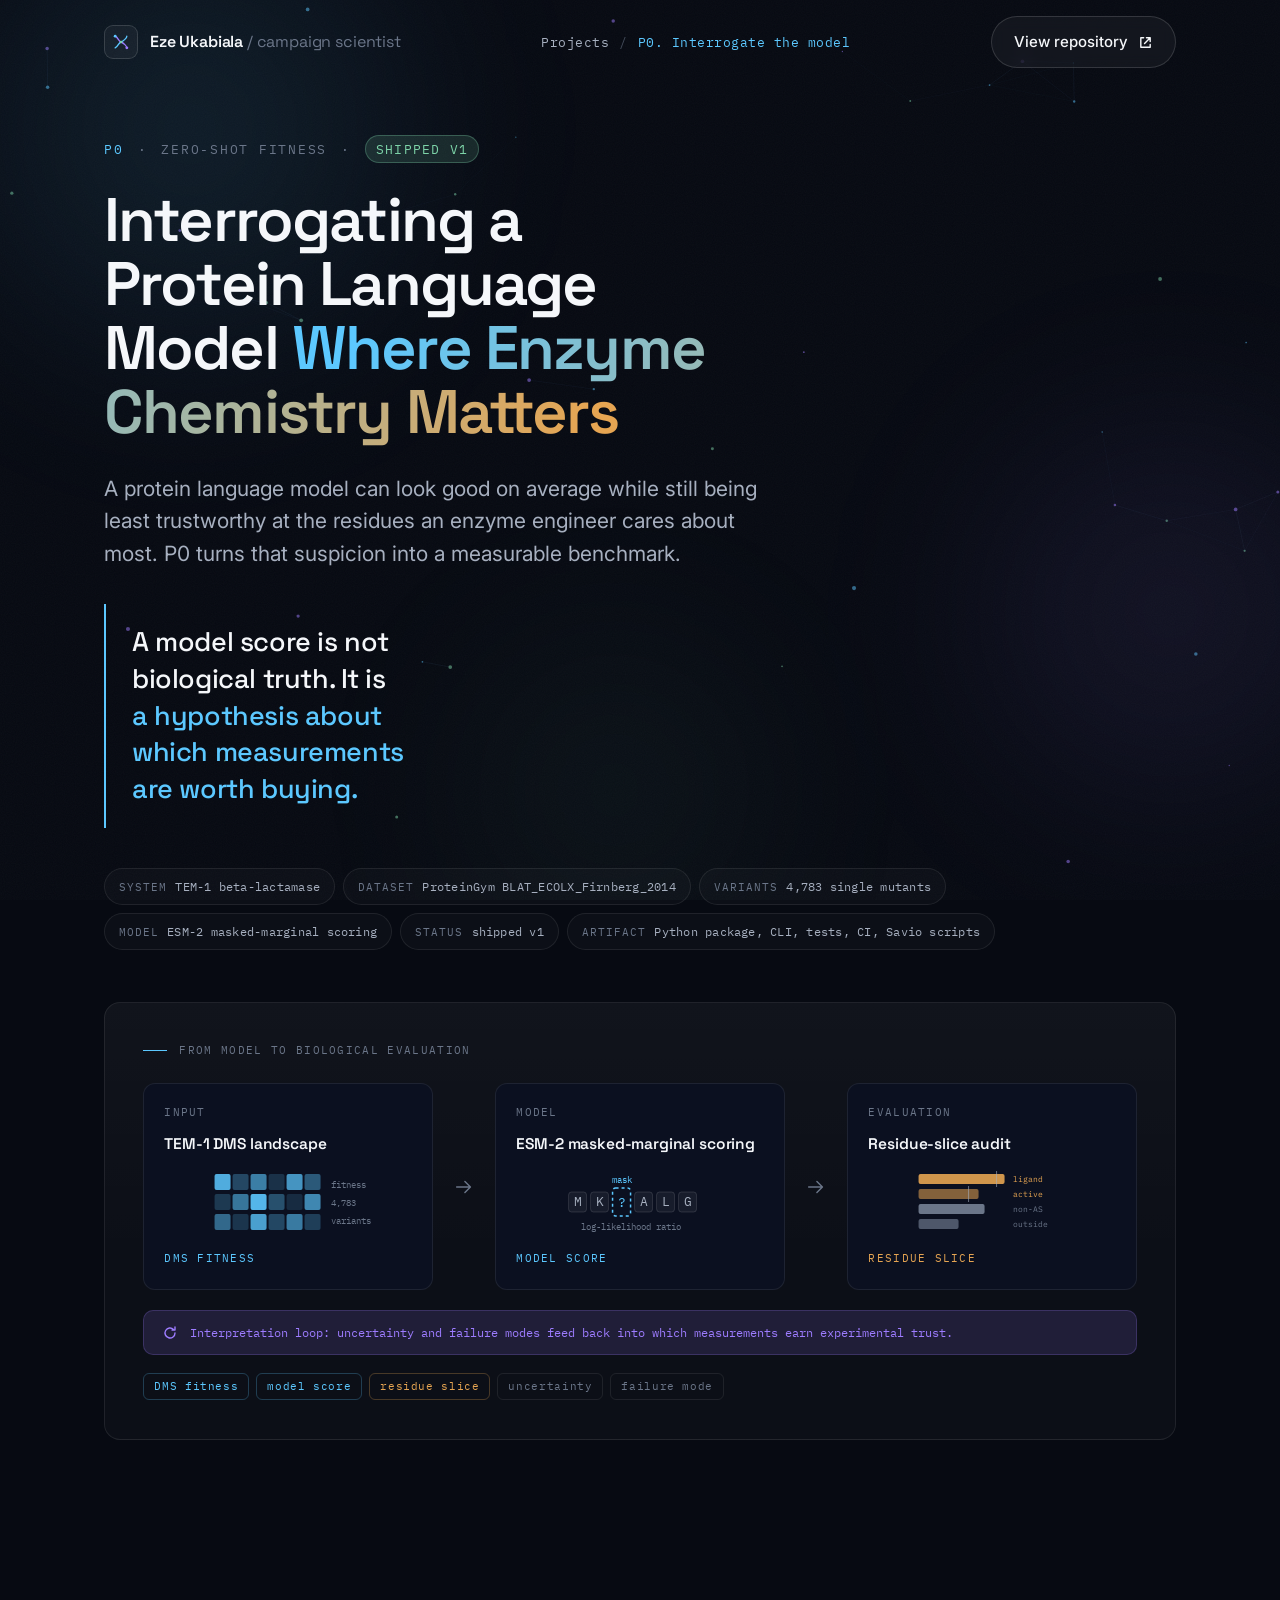
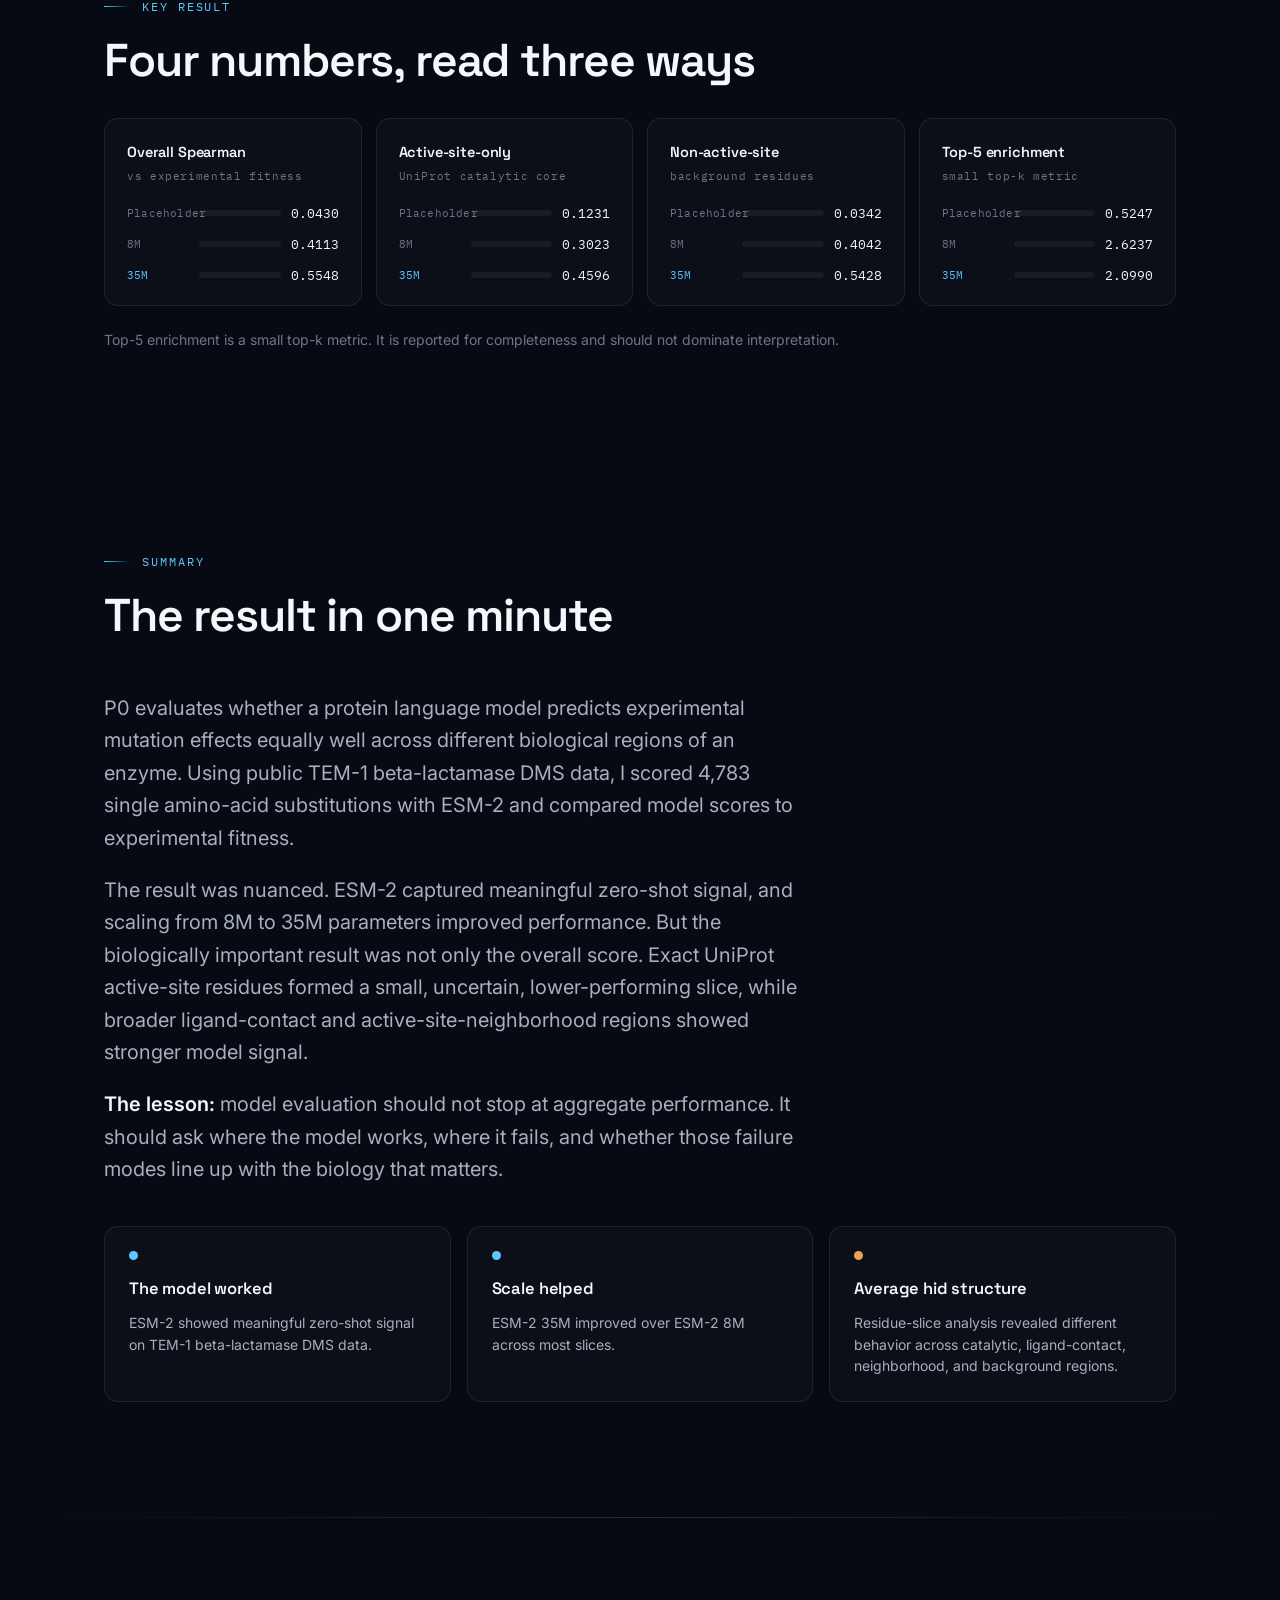
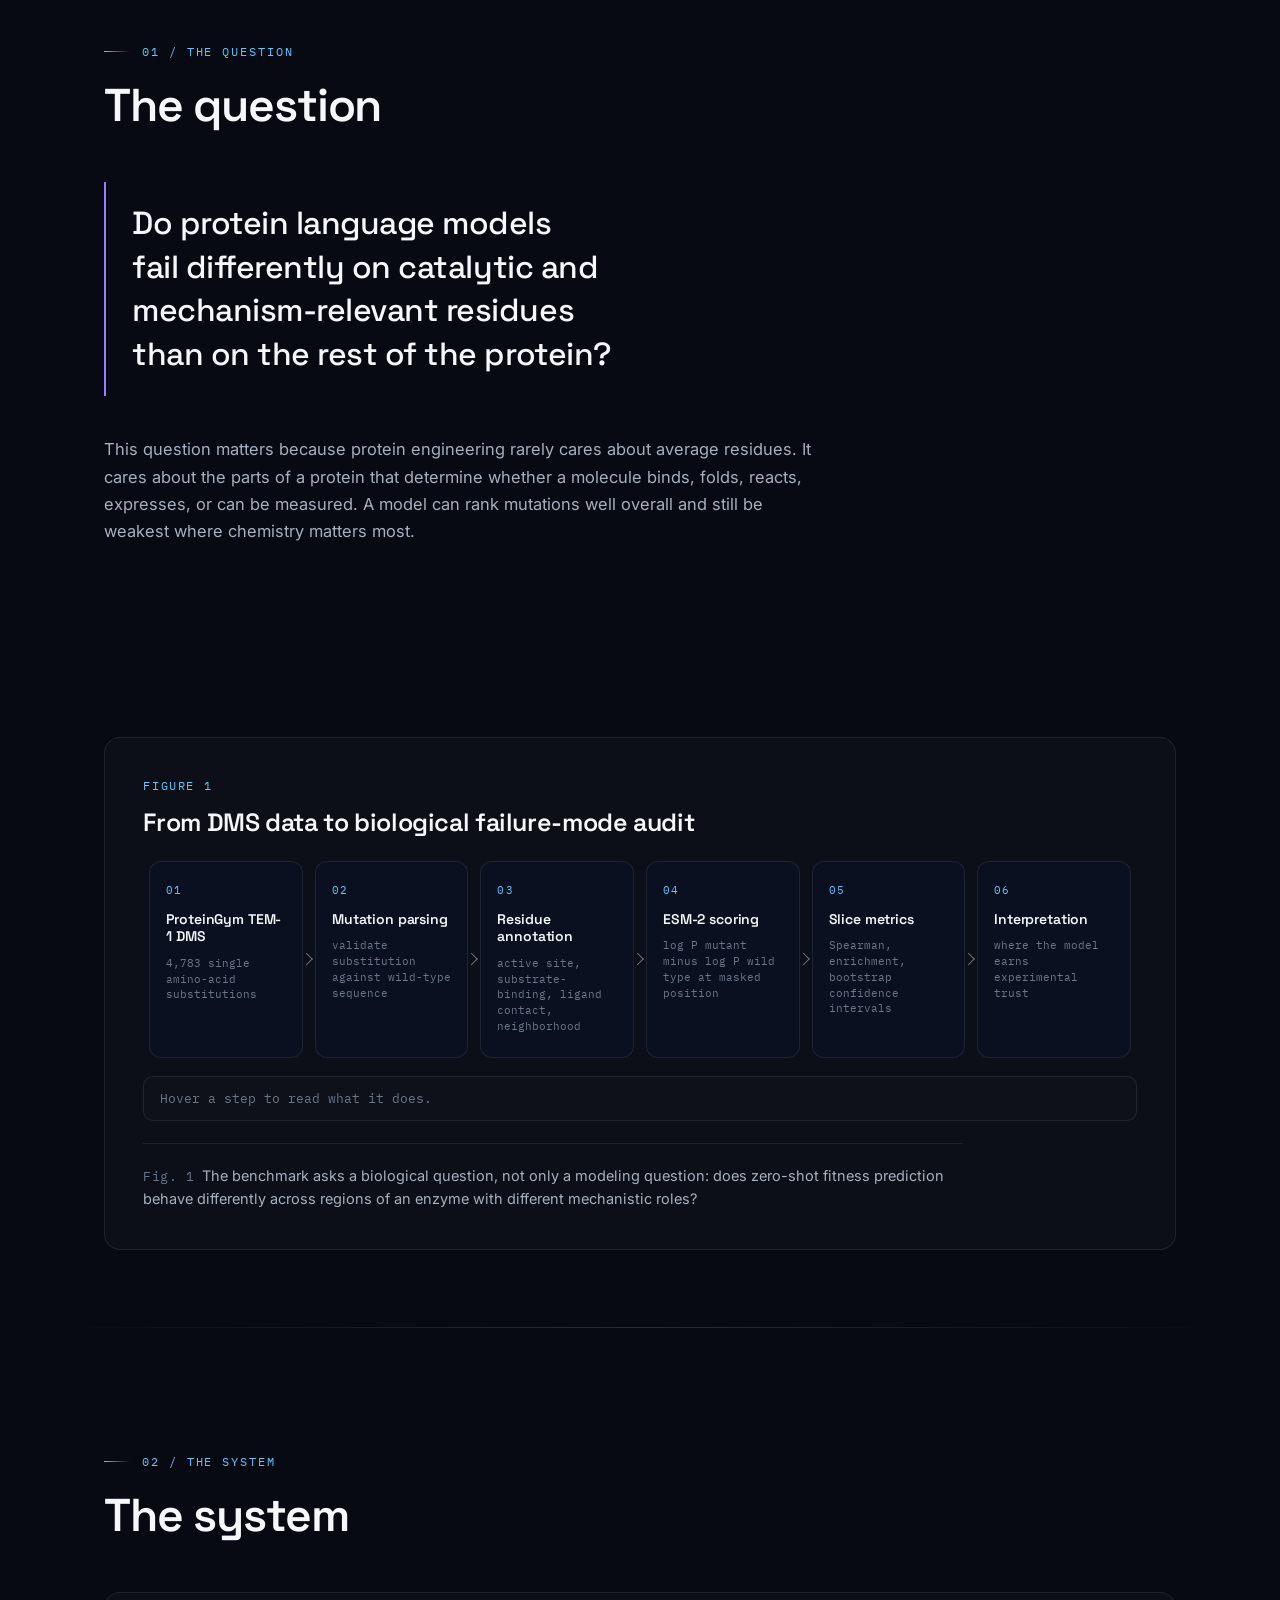
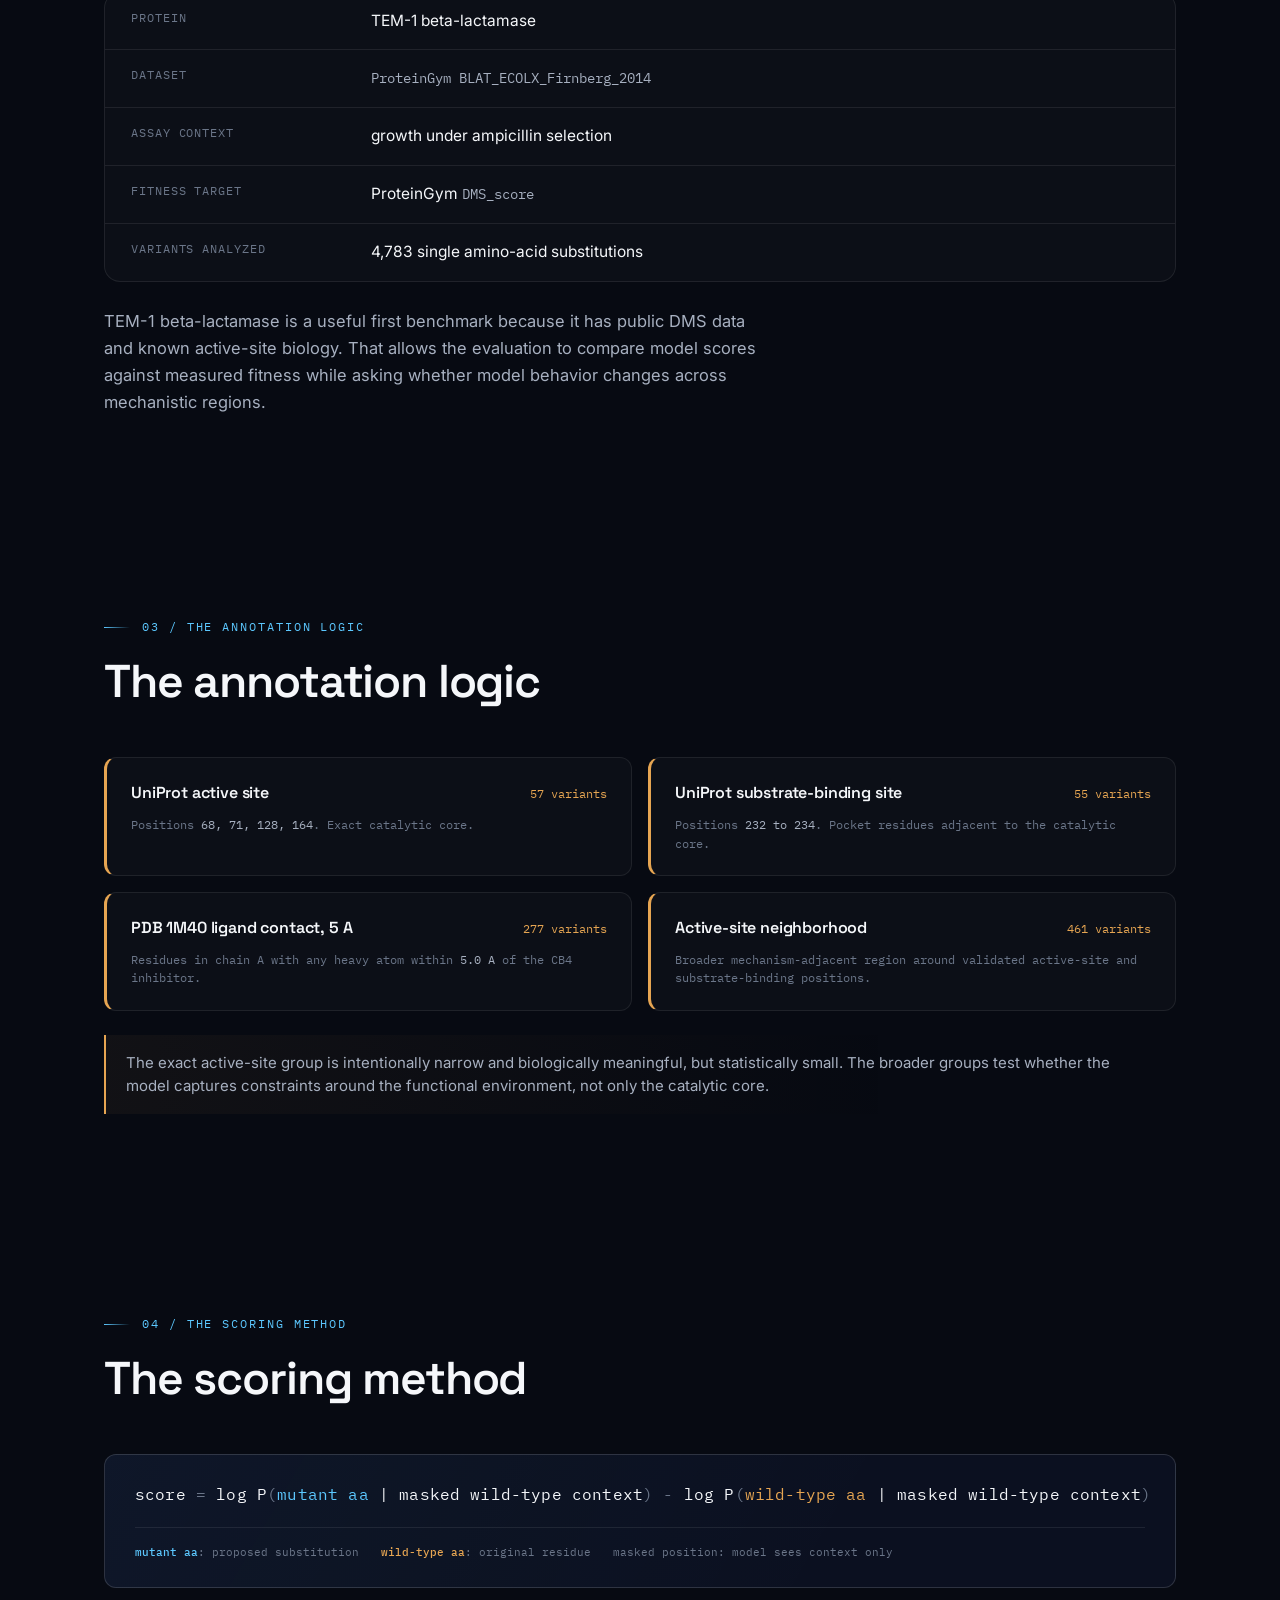
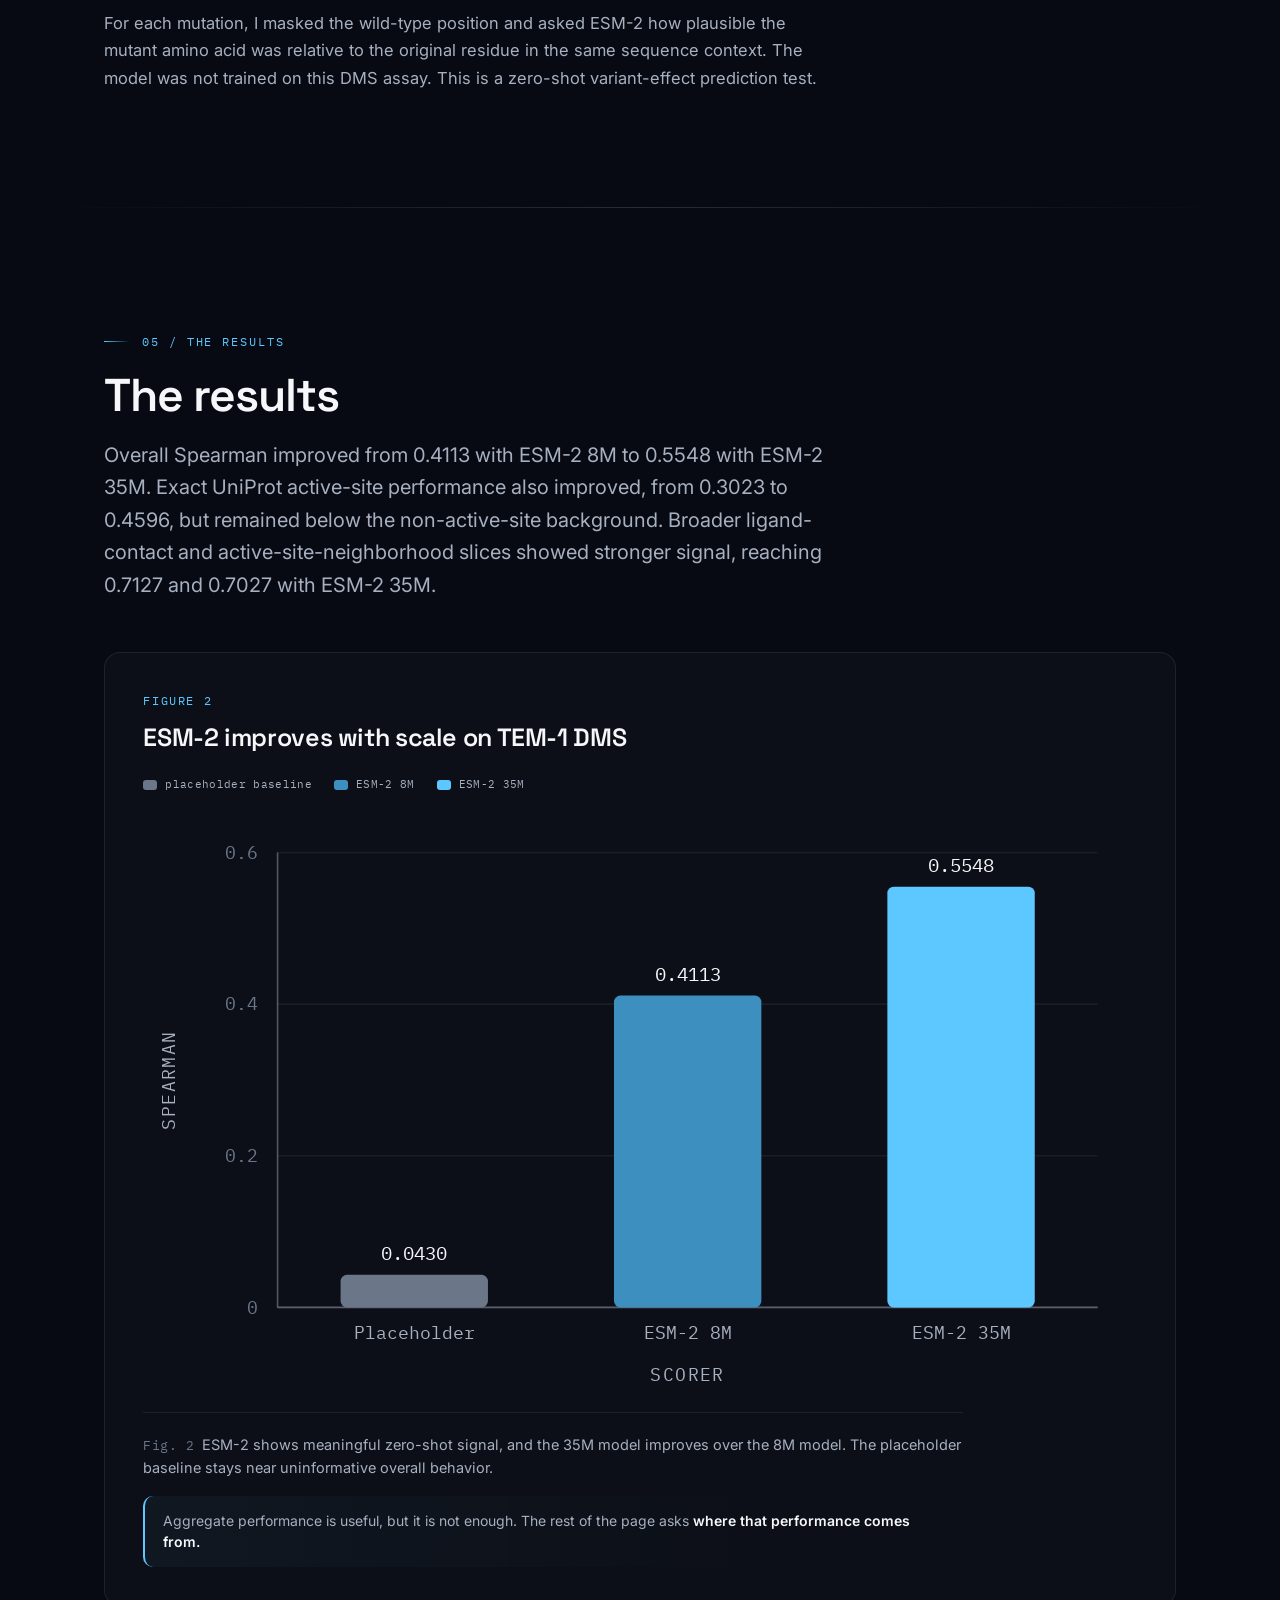
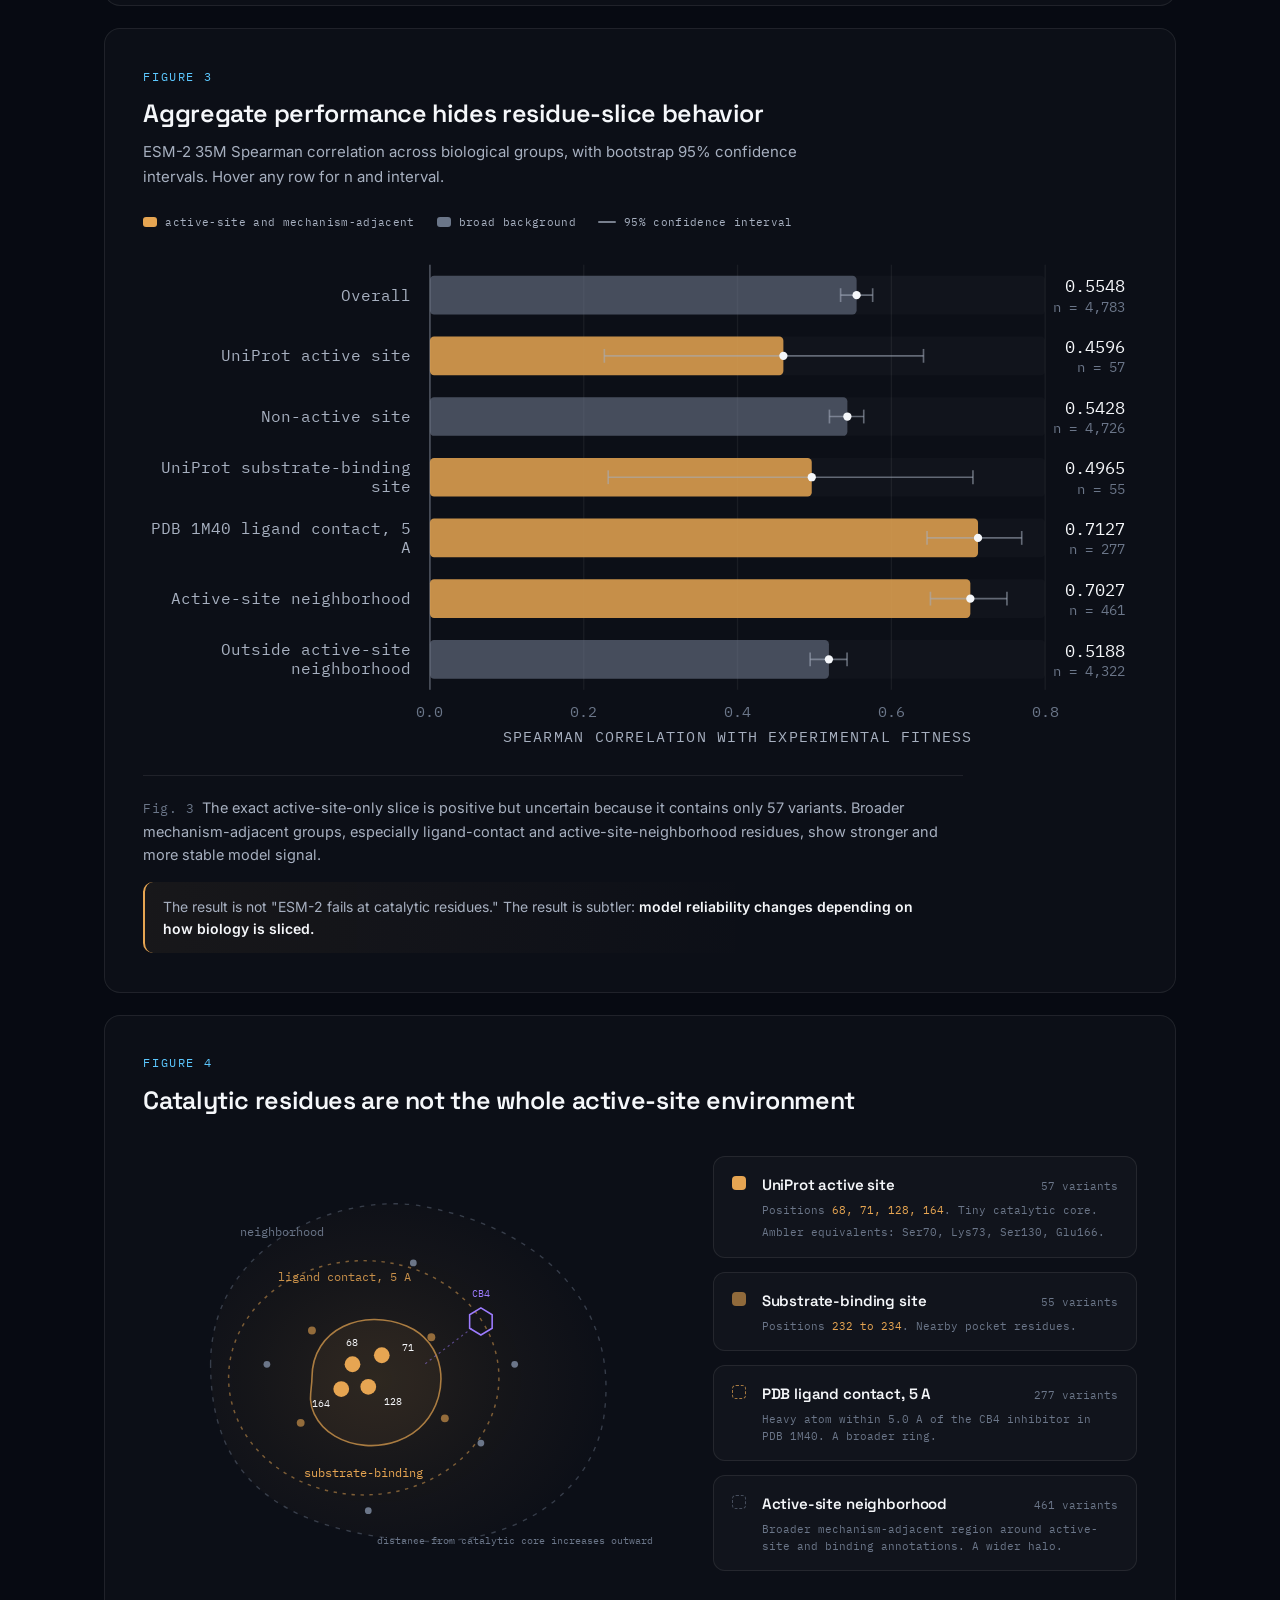
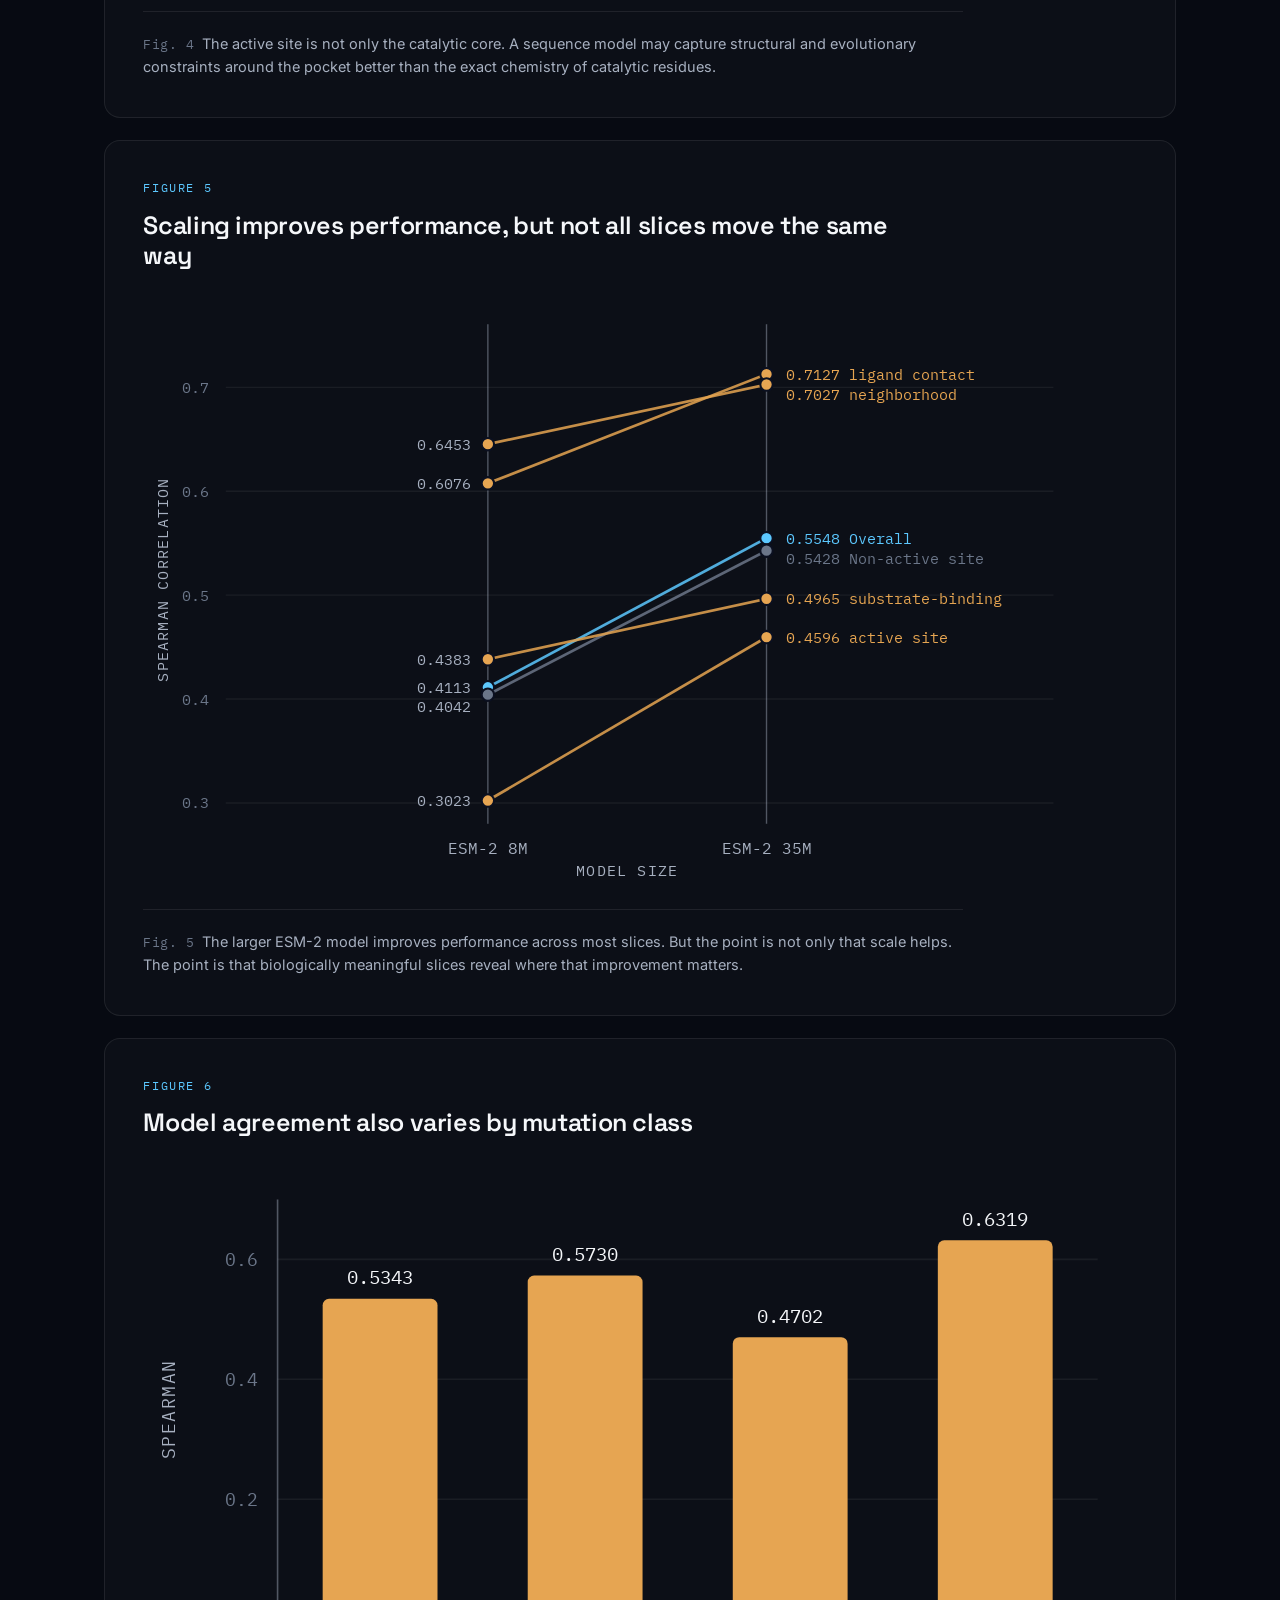
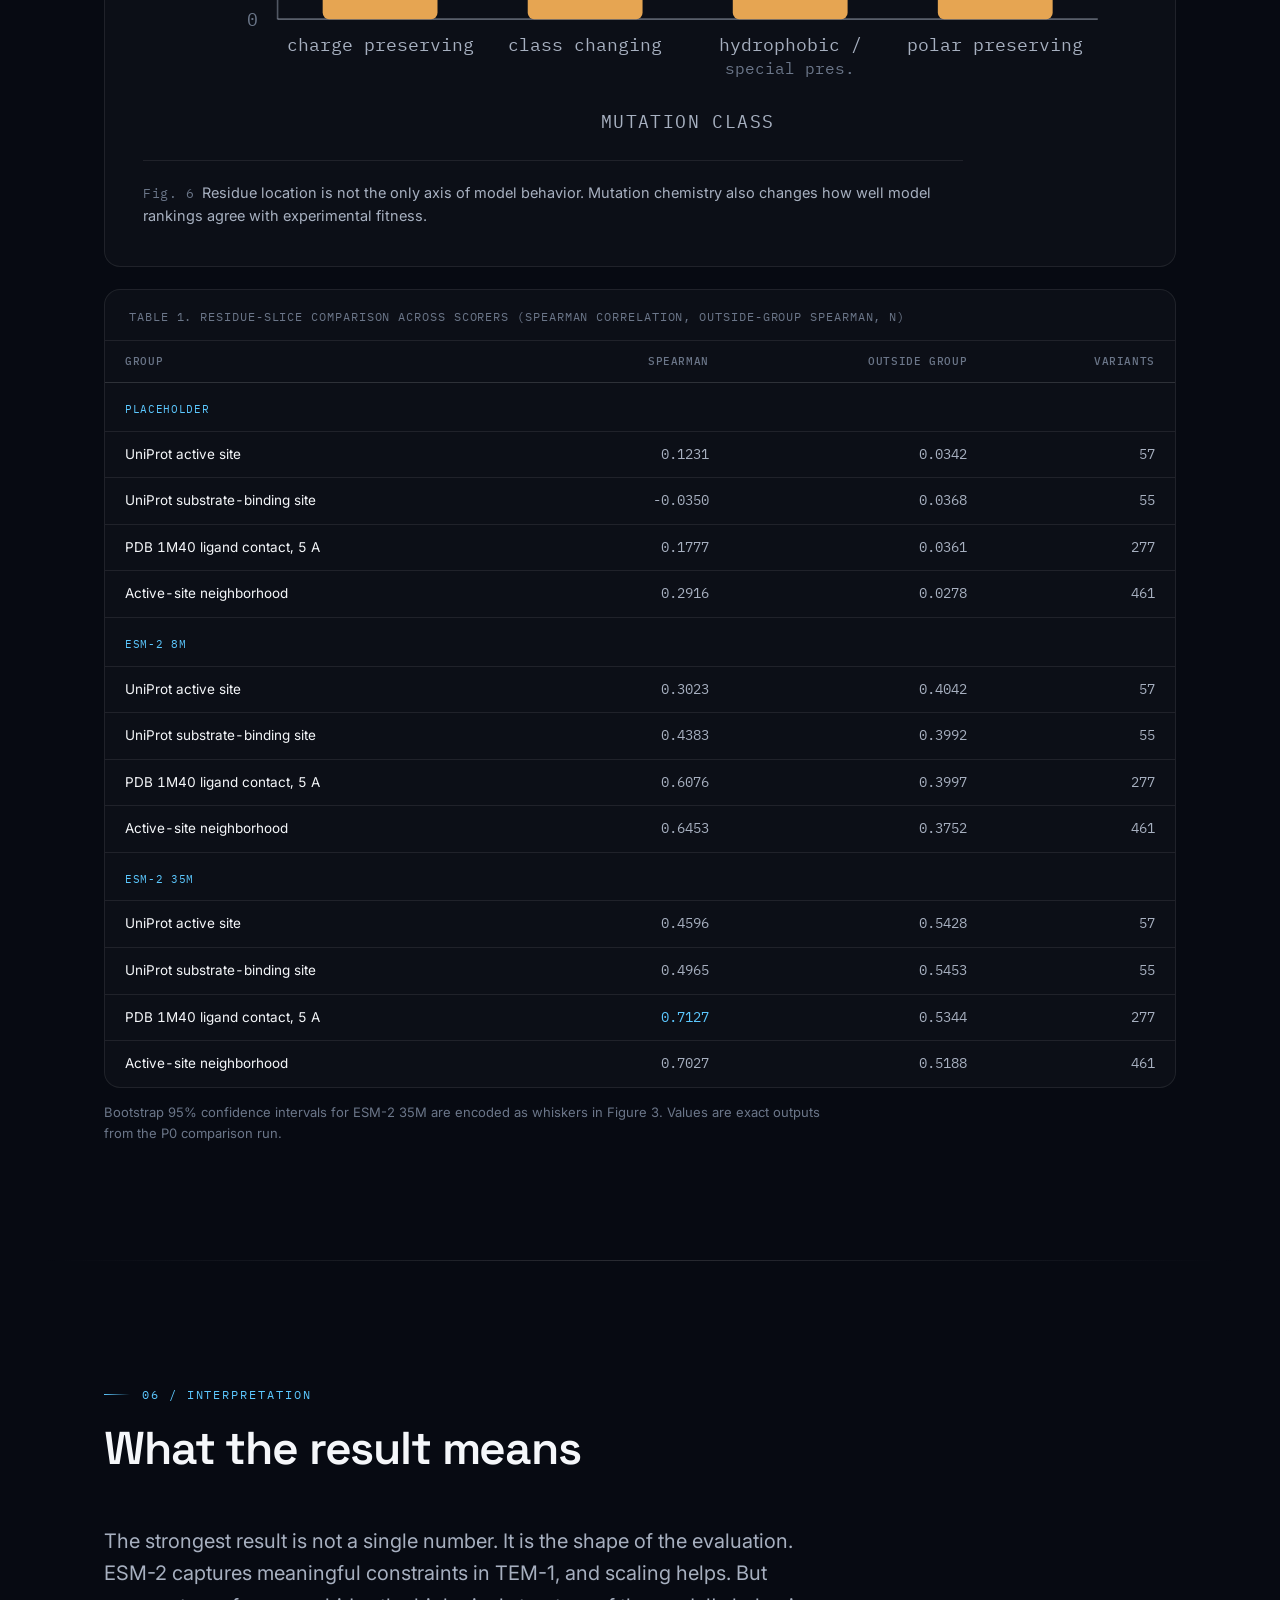
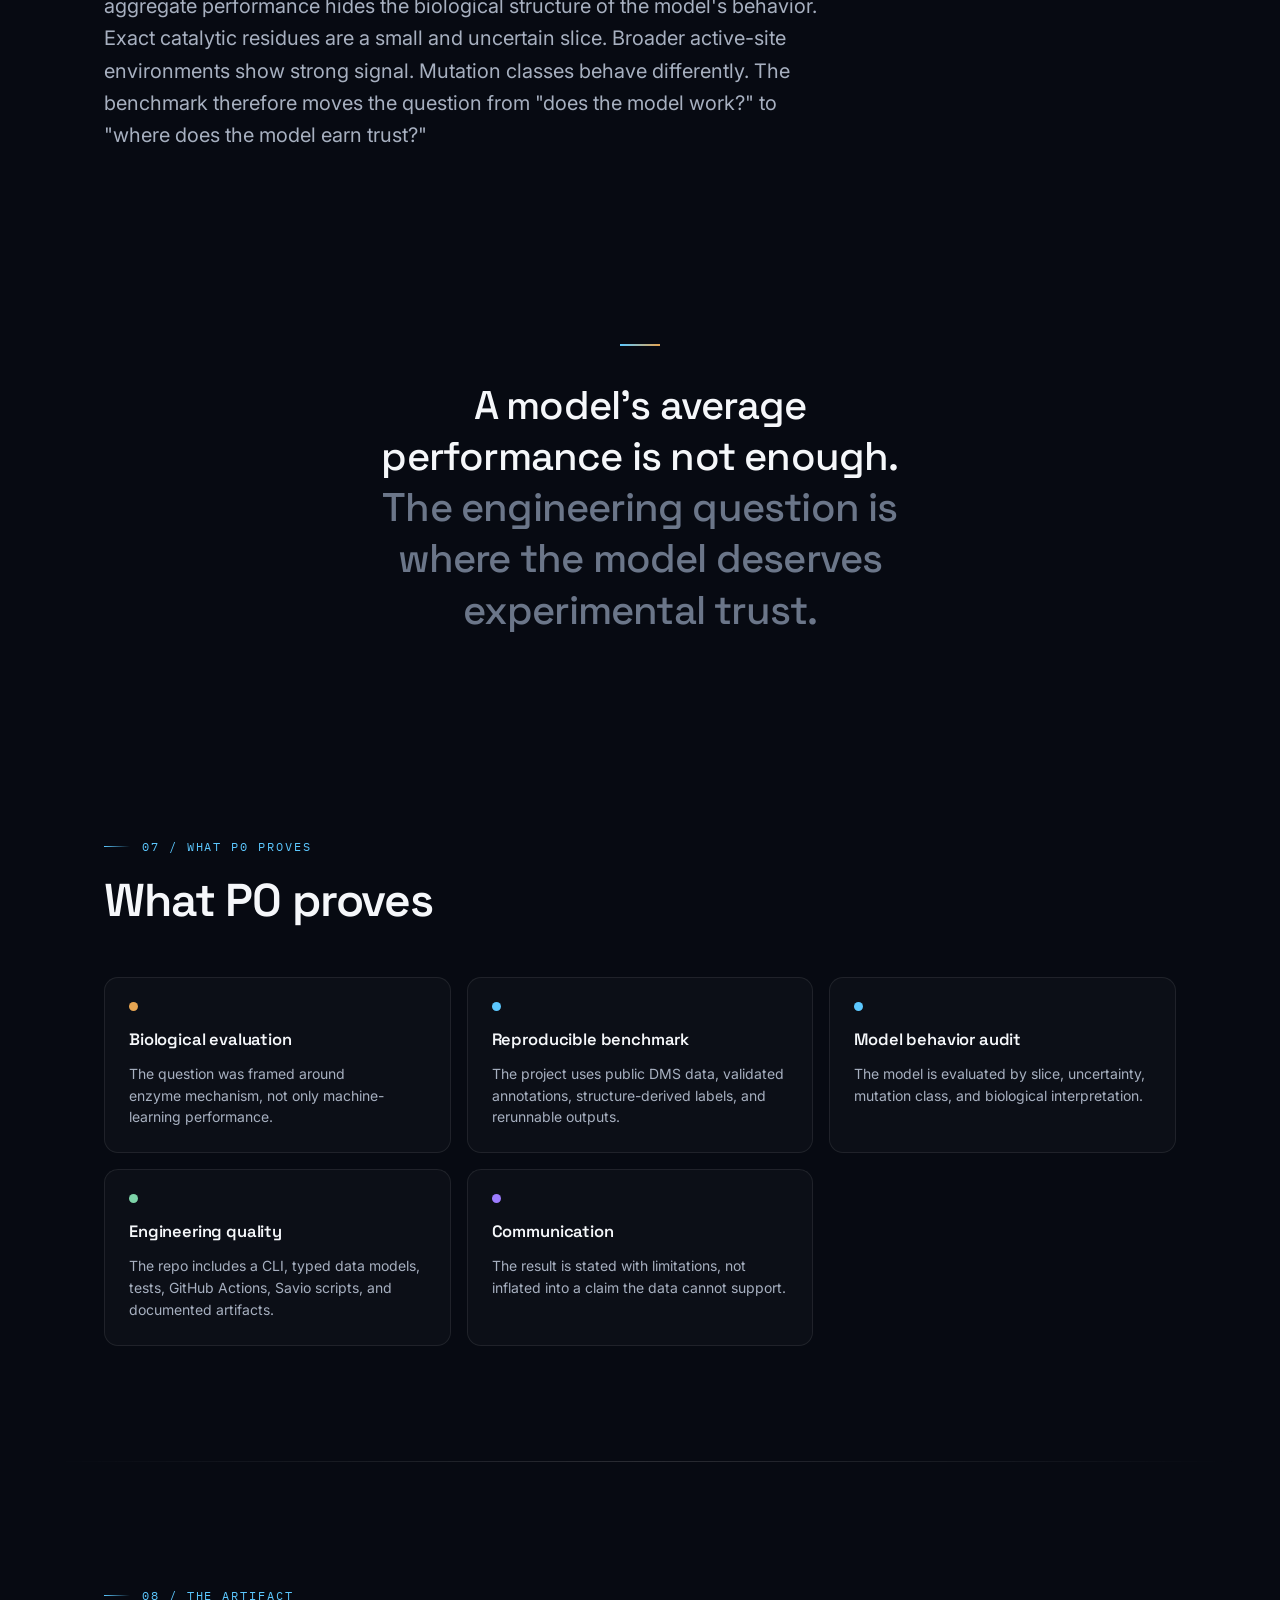
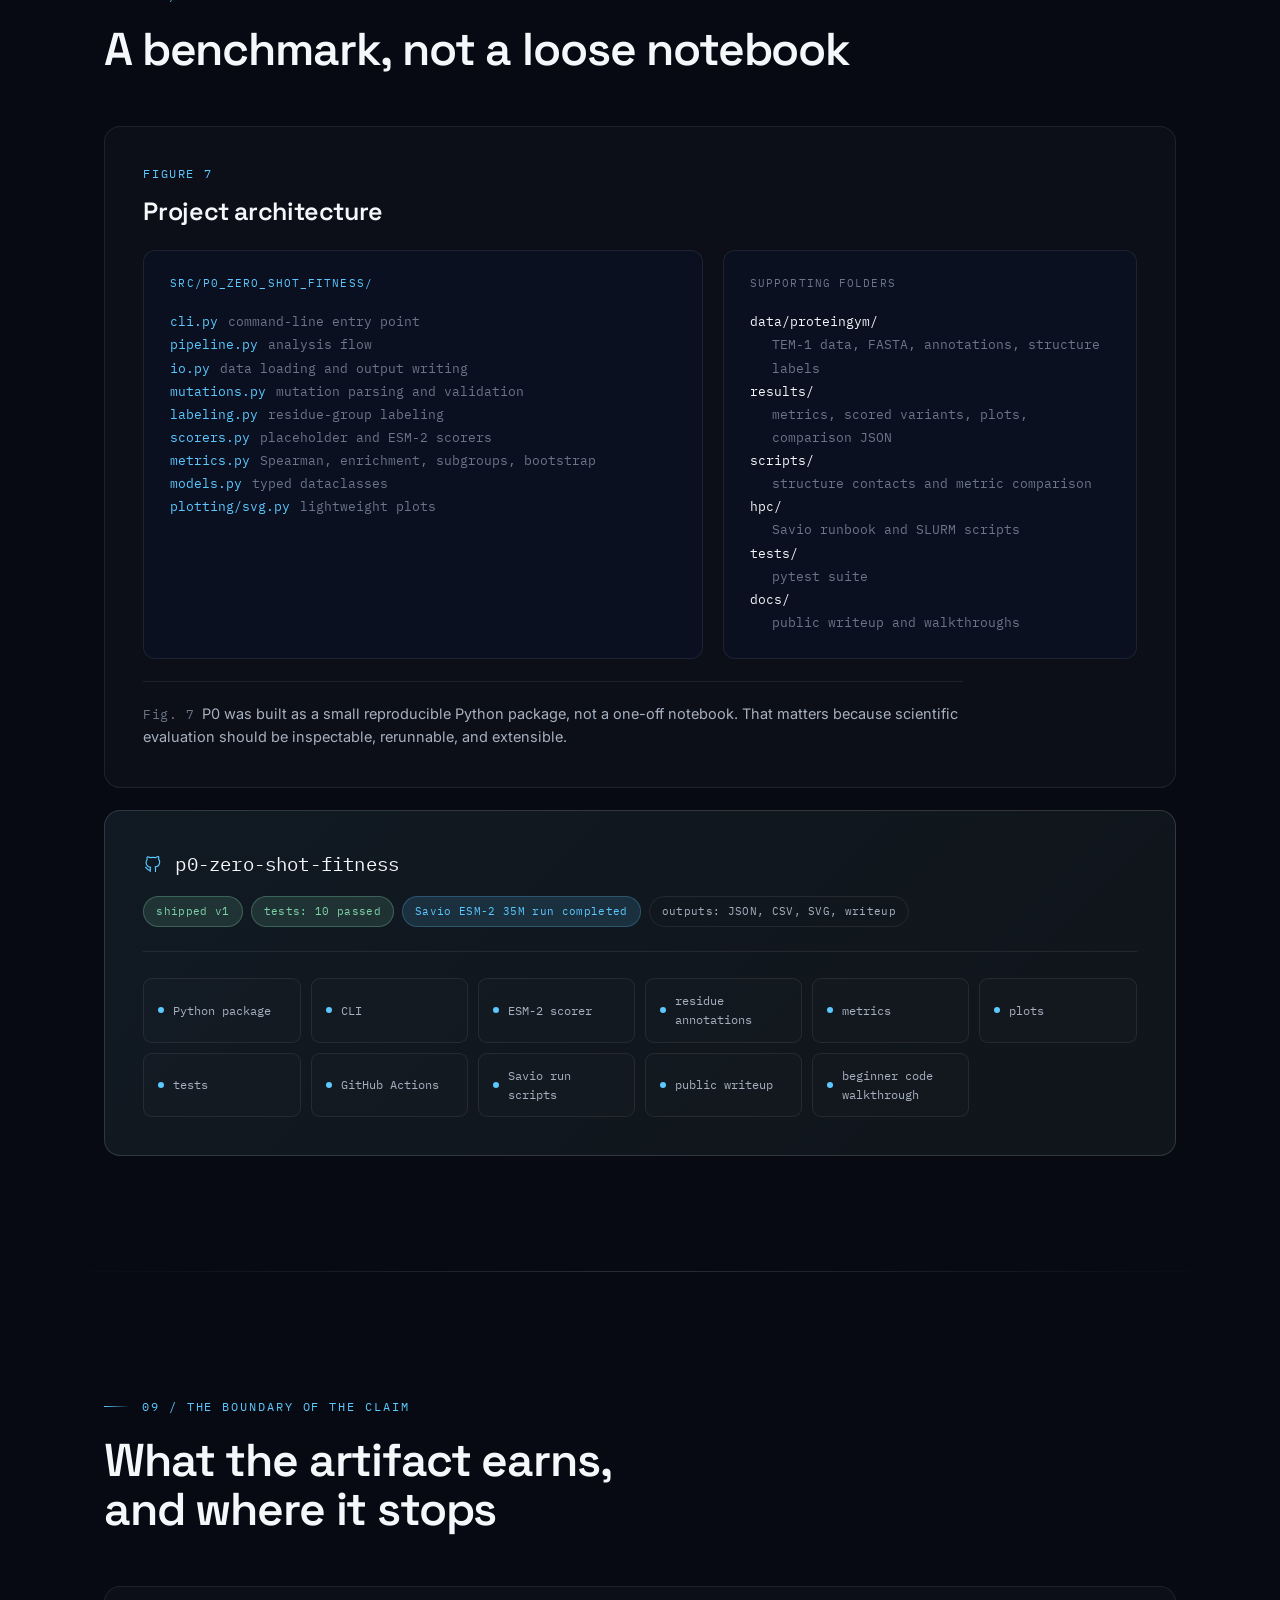
==== projects/p0-zero-shot-fitness.html @ 8ec1fbf8 "Replace portfolio site with project case study design" ====
<!DOCTYPE html>
<html lang="en">
<head>
<meta charset="UTF-8" />
<meta name="viewport" content="width=device-width, initial-scale=1.0" />
<title>P0. Interrogating a Protein Language Model Where Enzyme Chemistry Matters · Eze Ukabiala</title>
<meta name="description" content="P0, zero-shot fitness, shipped v1. A zero-shot ESM-2 benchmark on TEM-1 beta-lactamase that asks not only whether protein language model scores correlate with experimental fitness, but where that correlation changes across catalytic residues, ligand-contact regions, and the rest of the protein. A biological failure-mode audit for protein language models." />
<link rel="preconnect" href="https://fonts.googleapis.com" />
<link rel="preconnect" href="https://fonts.gstatic.com" crossorigin />
<link href="https://fonts.googleapis.com/css2?family=Space+Grotesk:wght@400;500;600;700&family=Inter:wght@400;500;600&family=IBM+Plex+Mono:wght@400;500&display=swap" rel="stylesheet" />
<link rel="stylesheet" href="../styles.css" />
<link rel="stylesheet" href="p0.css" />
</head>
<body>

<template id="__bundler_thumbnail" data-bg-color="#070A12">
  <svg viewBox="0 0 1200 800" xmlns="http://www.w3.org/2000/svg">
    <rect width="1200" height="800" fill="#070A12"/>
    <line x1="300" y1="600" x2="900" y2="600" stroke="rgba(255,255,255,0.14)" stroke-width="3"/>
    <line x1="300" y1="240" x2="300" y2="600" stroke="rgba(255,255,255,0.14)" stroke-width="3"/>
    <rect x="360" y="470" width="90" height="130" rx="6" fill="#6B7689"/>
    <rect x="520" y="360" width="90" height="240" rx="6" fill="#5CC8FF"/>
    <rect x="680" y="300" width="90" height="300" rx="6" fill="#E6A552"/>
    <circle cx="405" cy="200" r="10" fill="#E6A552"/>
    <circle cx="565" cy="200" r="10" fill="#5CC8FF"/>
    <circle cx="725" cy="200" r="10" fill="#9D7CFF"/>
  </svg>
</template>

<!-- Ambient layers (shared visual identity) -->
<canvas id="bg-canvas"></canvas>
<div class="bg-orbs">
  <div class="orb orb-1"></div>
  <div class="orb orb-2"></div>
  <div class="orb orb-3"></div>
</div>
<div class="grain"></div>

<!-- NAV -->
<header class="nav cs-nav">
  <div class="nav-inner">
    <a href="../index.html#home" class="brand">
      <span class="brand-mark">
        <svg viewBox="0 0 24 24" fill="none"><path d="M5 19c4-2 4-6 7-7s7-5 7-7" stroke="#5CC8FF" stroke-width="1.6" stroke-linecap="round"/><path d="M5 5c4 2 4 6 7 7s7 5 7 7" stroke="#9D7CFF" stroke-width="1.6" stroke-linecap="round"/><circle cx="5" cy="5" r="1.7" fill="#5CC8FF"/><circle cx="19" cy="19" r="1.7" fill="#9D7CFF"/><circle cx="12" cy="12" r="1.5" fill="#7DD3A8"/></svg>
      </span>
      <span class="brand-name">Eze Ukabiala<span> / campaign scientist</span></span>
    </a>
    <div class="crumb">
      <a href="../index.html#projects">Projects</a>
      <span class="sep">/</span>
      <span class="here">P0. Interrogate the model</span>
    </div>
    <div class="nav-actions">
      <a href="https://github.com/Bababongo/p0-zero-shot-fitness" data-repo-href class="btn btn-ghost">View repository
        <svg width="15" height="15" viewBox="0 0 16 16" fill="none"><path d="M6 3H3v10h10v-3M9 3h4v4M13 3 7 9" stroke="currentColor" stroke-width="1.5" stroke-linecap="round" stroke-linejoin="round"/></svg>
      </a>
    </div>
  </div>
</header>

<!-- STICKY SECTION RAIL -->
<nav class="rail" aria-label="Section navigation">
  <a href="#question"><span class="tick"></span>Question</a>
  <a href="#method"><span class="tick"></span>Method</a>
  <a href="#results"><span class="tick"></span>Results</a>
  <a href="#interpretation"><span class="tick"></span>Interpretation</a>
  <a href="#artifact"><span class="tick"></span>Artifact</a>
  <a href="#limits"><span class="tick"></span>Limits</a>
</nav>

<main class="cs-main">

<!-- ============================ HERO ============================ -->
<section class="cs-section cs-hero" id="top" data-screen-label="Hero">
  <div class="wrap">
    <div class="hero-eyebrow-row reveal">
      <span class="k">P0</span><span>·</span><span>zero-shot fitness</span><span>·</span><span class="shipped">shipped v1</span>
    </div>
    <h1 class="reveal">Interrogating a Protein Language Model <span class="grad">Where Enzyme Chemistry Matters</span></h1>
    <p class="subhero reveal d1">A protein language model can look good on average while still being least trustworthy at the residues an enzyme engineer cares about most. P0 turns that suspicion into a measurable benchmark.</p>
    <p class="thesis reveal d1">A model score is not biological truth. It is <span class="em">a hypothesis about which measurements are worth buying.</span></p>

    <div class="chips reveal d2">
      <span class="chip"><span class="ck">System</span> TEM-1 beta-lactamase</span>
      <span class="chip"><span class="ck">Dataset</span> ProteinGym BLAT_ECOLX_Firnberg_2014</span>
      <span class="chip"><span class="ck">Variants</span> 4,783 single mutants</span>
      <span class="chip"><span class="ck">Model</span> ESM-2 masked-marginal scoring</span>
      <span class="chip"><span class="ck">Status</span> shipped v1</span>
      <span class="chip"><span class="ck">Artifact</span> Python package, CLI, tests, CI, Savio scripts</span>
    </div>

    <!-- Hero diagram: model to evaluation -->
    <div class="hero-diagram reveal d2" data-screen-label="Hero diagram">
      <div class="hd-caption">From model to biological evaluation</div>
      <div class="hd-flow">
        <div class="hd-stage">
          <div class="st-k">Input</div>
          <div class="st-t">TEM-1 DMS landscape</div>
          <div class="hd-glyph">
            <svg viewBox="0 0 150 68" aria-hidden="true">
              <g>
                <rect x="2" y="6"  width="16" height="16" rx="2" fill="#5CC8FF" opacity="0.85"/>
                <rect x="20" y="6" width="16" height="16" rx="2" fill="#5CC8FF" opacity="0.30"/>
                <rect x="38" y="6" width="16" height="16" rx="2" fill="#5CC8FF" opacity="0.60"/>
                <rect x="56" y="6" width="16" height="16" rx="2" fill="#5CC8FF" opacity="0.18"/>
                <rect x="74" y="6" width="16" height="16" rx="2" fill="#5CC8FF" opacity="0.72"/>
                <rect x="92" y="6" width="16" height="16" rx="2" fill="#5CC8FF" opacity="0.40"/>
                <rect x="2" y="26"  width="16" height="16" rx="2" fill="#5CC8FF" opacity="0.22"/>
                <rect x="20" y="26" width="16" height="16" rx="2" fill="#5CC8FF" opacity="0.55"/>
                <rect x="38" y="26" width="16" height="16" rx="2" fill="#5CC8FF" opacity="0.90"/>
                <rect x="56" y="26" width="16" height="16" rx="2" fill="#5CC8FF" opacity="0.35"/>
                <rect x="74" y="26" width="16" height="16" rx="2" fill="#5CC8FF" opacity="0.15"/>
                <rect x="92" y="26" width="16" height="16" rx="2" fill="#5CC8FF" opacity="0.65"/>
                <rect x="2" y="46"  width="16" height="16" rx="2" fill="#5CC8FF" opacity="0.48"/>
                <rect x="20" y="46" width="16" height="16" rx="2" fill="#5CC8FF" opacity="0.20"/>
                <rect x="38" y="46" width="16" height="16" rx="2" fill="#5CC8FF" opacity="0.78"/>
                <rect x="56" y="46" width="16" height="16" rx="2" fill="#5CC8FF" opacity="0.30"/>
                <rect x="74" y="46" width="16" height="16" rx="2" fill="#5CC8FF" opacity="0.58"/>
                <rect x="92" y="46" width="16" height="16" rx="2" fill="#5CC8FF" opacity="0.25"/>
                <text x="118" y="20" fill="#6B7689" font-family="'IBM Plex Mono',monospace" font-size="9">fitness</text>
                <text x="118" y="38" fill="#6B7689" font-family="'IBM Plex Mono',monospace" font-size="9">4,783</text>
                <text x="118" y="56" fill="#6B7689" font-family="'IBM Plex Mono',monospace" font-size="9">variants</text>
              </g>
            </svg>
          </div>
          <div class="st-k" style="color:var(--cyan)">DMS fitness</div>
        </div>

        <div class="hd-arrow"><svg viewBox="0 0 24 24" fill="none"><path d="M4 12h14M13 6l6 6-6 6" stroke="currentColor" stroke-width="1.6" stroke-linecap="round" stroke-linejoin="round"/></svg></div>

        <div class="hd-stage">
          <div class="st-k">Model</div>
          <div class="st-t">ESM-2 masked-marginal scoring</div>
          <div class="hd-glyph">
            <svg viewBox="0 0 150 68" aria-hidden="true">
              <g font-family="'IBM Plex Mono',monospace" font-size="13" text-anchor="middle">
                <rect x="4"   y="24" width="18" height="20" rx="3" fill="rgba(255,255,255,0.05)" stroke="rgba(255,255,255,0.12)"/>
                <text x="13" y="38" fill="#A7B0C0">M</text>
                <rect x="26"  y="24" width="18" height="20" rx="3" fill="rgba(255,255,255,0.05)" stroke="rgba(255,255,255,0.12)"/>
                <text x="35" y="38" fill="#A7B0C0">K</text>
                <rect x="48"  y="20" width="18" height="28" rx="3" fill="none" stroke="#5CC8FF" stroke-width="1.5" stroke-dasharray="3 3"/>
                <text x="57" y="15" fill="#5CC8FF" font-size="9">mask</text>
                <text x="57" y="39" fill="#5CC8FF">?</text>
                <rect x="70"  y="24" width="18" height="20" rx="3" fill="rgba(255,255,255,0.05)" stroke="rgba(255,255,255,0.12)"/>
                <text x="79" y="38" fill="#A7B0C0">A</text>
                <rect x="92"  y="24" width="18" height="20" rx="3" fill="rgba(255,255,255,0.05)" stroke="rgba(255,255,255,0.12)"/>
                <text x="101" y="38" fill="#A7B0C0">L</text>
                <rect x="114" y="24" width="18" height="20" rx="3" fill="rgba(255,255,255,0.05)" stroke="rgba(255,255,255,0.12)"/>
                <text x="123" y="38" fill="#A7B0C0">G</text>
                <text x="66" y="62" fill="#6B7689" font-size="9" text-anchor="middle">log-likelihood ratio</text>
              </g>
            </svg>
          </div>
          <div class="st-k" style="color:var(--cyan)">model score</div>
        </div>

        <div class="hd-arrow"><svg viewBox="0 0 24 24" fill="none"><path d="M4 12h14M13 6l6 6-6 6" stroke="currentColor" stroke-width="1.6" stroke-linecap="round" stroke-linejoin="round"/></svg></div>

        <div class="hd-stage">
          <div class="st-k">Evaluation</div>
          <div class="st-t">Residue-slice audit</div>
          <div class="hd-glyph">
            <svg viewBox="0 0 150 68" aria-hidden="true">
              <g font-family="'IBM Plex Mono',monospace" font-size="8">
                <rect x="2" y="6"  width="86" height="10" rx="2" fill="#E6A552" opacity="0.9"/>
                <rect x="2" y="6"  width="86" height="10" rx="2" fill="none"/>
                <line x1="80" y1="3" x2="80" y2="19" stroke="rgba(167,176,192,0.6)"/>
                <rect x="2" y="21" width="60" height="10" rx="2" fill="#E6A552" opacity="0.55"/>
                <line x1="52" y1="18" x2="52" y2="34" stroke="rgba(167,176,192,0.6)"/>
                <rect x="2" y="36" width="66" height="10" rx="2" fill="#6B7689"/>
                <rect x="2" y="51" width="40" height="10" rx="2" fill="#6B7689" opacity="0.7"/>
                <text x="96" y="14" fill="#E6A552">ligand</text>
                <text x="96" y="29" fill="#E6A552">active</text>
                <text x="96" y="44" fill="#6B7689">non-AS</text>
                <text x="96" y="59" fill="#6B7689">outside</text>
              </g>
            </svg>
          </div>
          <div class="st-k" style="color:var(--amber)">residue slice</div>
        </div>
      </div>

      <div class="hd-loop">
        <svg viewBox="0 0 16 16" fill="none"><path d="M13 8a5 5 0 1 1-1.5-3.6M13 2v3h-3" stroke="#9D7CFF" stroke-width="1.4" stroke-linecap="round" stroke-linejoin="round"/></svg>
        Interpretation loop: uncertainty and failure modes feed back into which measurements earn experimental trust.
      </div>
      <div class="hd-tags">
        <span class="hd-tag c">DMS fitness</span>
        <span class="hd-tag c">model score</span>
        <span class="hd-tag a">residue slice</span>
        <span class="hd-tag g">uncertainty</span>
        <span class="hd-tag g">failure mode</span>
      </div>
    </div>
  </div>
</section>

<!-- ============================ METRIC STRIP ============================ -->
<section class="cs-section tight" data-screen-label="Key results">
  <div class="wrap">
    <div class="cs-head reveal" style="margin-bottom:32px">
      <div class="cs-eyebrow">Key result</div>
      <h2>Four numbers, read three ways</h2>
    </div>
    <div class="metric-strip" id="metric-strip" data-screen-label="Metric strip"></div>
    <p class="body-copy reveal" style="margin-top:22px;max-width:820px;color:var(--text-3);font-size:14px">Top-5 enrichment is a small top-k metric. It is reported for completeness and should not dominate interpretation.</p>
  </div>
</section>

<!-- ============================ EXECUTIVE SUMMARY ============================ -->
<section class="cs-section" data-screen-label="The result in one minute">
  <div class="wrap">
    <div class="cs-head reveal">
      <div class="cs-eyebrow">Summary</div>
      <h2>The result in one minute</h2>
    </div>
    <div class="reveal">
      <p class="lead">P0 evaluates whether a protein language model predicts experimental mutation effects equally well across different biological regions of an enzyme. Using public TEM-1 beta-lactamase DMS data, I scored 4,783 single amino-acid substitutions with ESM-2 and compared model scores to experimental fitness.</p>
      <p class="lead">The result was nuanced. ESM-2 captured meaningful zero-shot signal, and scaling from 8M to 35M parameters improved performance. But the biologically important result was not only the overall score. Exact UniProt active-site residues formed a small, uncertain, lower-performing slice, while broader ligand-contact and active-site-neighborhood regions showed stronger model signal.</p>
      <p class="lead"><strong>The lesson:</strong> model evaluation should not stop at aggregate performance. It should ask where the model works, where it fails, and whether those failure modes line up with the biology that matters.</p>
    </div>

    <div class="proof-cards reveal d1" style="margin-top:40px">
      <div class="pcard">
        <div class="pc-dot" style="background:var(--cyan)"></div>
        <h4>The model worked</h4>
        <p>ESM-2 showed meaningful zero-shot signal on TEM-1 beta-lactamase DMS data.</p>
      </div>
      <div class="pcard">
        <div class="pc-dot" style="background:var(--cyan)"></div>
        <h4>Scale helped</h4>
        <p>ESM-2 35M improved over ESM-2 8M across most slices.</p>
      </div>
      <div class="pcard">
        <div class="pc-dot" style="background:var(--amber)"></div>
        <h4>Average hid structure</h4>
        <p>Residue-slice analysis revealed different behavior across catalytic, ligand-contact, neighborhood, and background regions.</p>
      </div>
    </div>
  </div>
</section>

<div class="divider"></div>

<!-- ============================ 01 THE QUESTION ============================ -->
<section class="cs-section" id="question" data-screen-label="The question">
  <div class="wrap">
    <div class="cs-head reveal">
      <div class="cs-eyebrow">01 / The question</div>
      <h2>The question</h2>
    </div>
    <p class="thesis reveal" style="max-width:30ch;border-left-color:var(--violet);font-size:clamp(21px,2.6vw,32px)">Do protein language models fail differently on catalytic and mechanism-relevant residues than on the rest of the protein?</p>
    <p class="body-copy reveal d1">This question matters because protein engineering rarely cares about average residues. It cares about the parts of a protein that determine whether a molecule binds, folds, reacts, expresses, or can be measured. A model can rank mutations well overall and still be weakest where chemistry matters most.</p>
  </div>
</section>

<!-- ============================ FIGURE 1 - PIPELINE ============================ -->
<section class="cs-section tight" data-screen-label="Figure 1 pipeline">
  <div class="wrap">
    <figure class="figure reveal">
      <div class="fig-head">
        <span class="fig-num">Figure 1</span>
        <h3 class="fig-title">From DMS data to biological failure-mode audit</h3>
      </div>
      <div class="pipe" data-screen-label="Pipeline">
        <div class="pipe-node" data-reveal="The public deep-mutational-scanning dataset that grounds the benchmark in measured biology.">
          <div class="pipe-step">01</div>
          <h4>ProteinGym TEM-1 DMS</h4>
          <div class="pipe-sub">4,783 single amino-acid substitutions</div>
        </div>
        <div class="pipe-node" data-reveal="Every substitution is checked against the wild-type residue before it is scored.">
          <div class="pipe-step">02</div>
          <h4>Mutation parsing</h4>
          <div class="pipe-sub">validate substitution against wild-type sequence</div>
        </div>
        <div class="pipe-node" data-reveal="Residues are tagged by mechanistic role so performance can be read per biological region.">
          <div class="pipe-step">03</div>
          <h4>Residue annotation</h4>
          <div class="pipe-sub">active site, substrate-binding, ligand contact, neighborhood</div>
        </div>
        <div class="pipe-node" data-reveal="A zero-shot log-likelihood ratio at each masked position, with no training on this assay.">
          <div class="pipe-step">04</div>
          <h4>ESM-2 scoring</h4>
          <div class="pipe-sub">log P mutant minus log P wild type at masked position</div>
        </div>
        <div class="pipe-node" data-reveal="Correlation, enrichment, and bootstrap intervals computed overall and per slice.">
          <div class="pipe-step">05</div>
          <h4>Slice metrics</h4>
          <div class="pipe-sub">Spearman, enrichment, bootstrap confidence intervals</div>
        </div>
        <div class="pipe-node" data-reveal="The step that turns numbers into a claim: where the model earns experimental trust.">
          <div class="pipe-step">06</div>
          <h4>Interpretation</h4>
          <div class="pipe-sub">where the model earns experimental trust</div>
        </div>
      </div>
      <figcaption class="fig-caption"><span class="fnum">Fig. 1</span>The benchmark asks a biological question, not only a modeling question: does zero-shot fitness prediction behave differently across regions of an enzyme with different mechanistic roles?</figcaption>
    </figure>
  </div>
</section>

<div class="divider"></div>

<!-- ============================ 02 THE SYSTEM + ANNOTATION (METHOD) ============================ -->
<section class="cs-section" id="method" data-screen-label="The system">
  <div class="wrap">
    <div class="cs-head reveal">
      <div class="cs-eyebrow">02 / The system</div>
      <h2>The system</h2>
    </div>
    <div class="datacard reveal d1" style="margin-bottom:26px">
      <div class="dc-row"><div class="dc-k">Protein</div><div class="dc-v">TEM-1 beta-lactamase</div></div>
      <div class="dc-row"><div class="dc-k">Dataset</div><div class="dc-v"><span class="mono">ProteinGym BLAT_ECOLX_Firnberg_2014</span></div></div>
      <div class="dc-row"><div class="dc-k">Assay context</div><div class="dc-v">growth under ampicillin selection</div></div>
      <div class="dc-row"><div class="dc-k">Fitness target</div><div class="dc-v">ProteinGym <span class="mono">DMS_score</span></div></div>
      <div class="dc-row"><div class="dc-k">Variants analyzed</div><div class="dc-v">4,783 single amino-acid substitutions</div></div>
    </div>
    <p class="body-copy reveal d1">TEM-1 beta-lactamase is a useful first benchmark because it has public DMS data and known active-site biology. That allows the evaluation to compare model scores against measured fitness while asking whether model behavior changes across mechanistic regions.</p>
  </div>
</section>

<section class="cs-section tight" data-screen-label="The annotation logic">
  <div class="wrap">
    <div class="cs-head reveal">
      <div class="cs-eyebrow">03 / The annotation logic</div>
      <h2>The annotation logic</h2>
    </div>
    <div class="anno-grid reveal d1">
      <div class="anno amber">
        <div class="an-top"><h4>UniProt active site</h4><span class="an-n">57 variants</span></div>
        <p>Positions <span class="pos">68, 71, 128, 164</span>. Exact catalytic core.</p>
      </div>
      <div class="anno amber">
        <div class="an-top"><h4>UniProt substrate-binding site</h4><span class="an-n">55 variants</span></div>
        <p>Positions <span class="pos">232 to 234</span>. Pocket residues adjacent to the catalytic core.</p>
      </div>
      <div class="anno amber">
        <div class="an-top"><h4>PDB 1M40 ligand contact, 5 A</h4><span class="an-n">277 variants</span></div>
        <p>Residues in chain A with any heavy atom within <span class="pos">5.0 A</span> of the CB4 inhibitor.</p>
      </div>
      <div class="anno amber">
        <div class="an-top"><h4>Active-site neighborhood</h4><span class="an-n">461 variants</span></div>
        <p>Broader mechanism-adjacent region around validated active-site and substrate-binding positions.</p>
      </div>
    </div>
    <p class="limit-note reveal d1" style="margin-top:24px">The exact active-site group is intentionally narrow and biologically meaningful, but statistically small. The broader groups test whether the model captures constraints around the functional environment, not only the catalytic core.</p>
  </div>
</section>

<!-- ============================ 04 SCORING METHOD ============================ -->
<section class="cs-section" data-screen-label="The scoring method">
  <div class="wrap">
    <div class="cs-head reveal">
      <div class="cs-eyebrow">04 / The scoring method</div>
      <h2>The scoring method</h2>
    </div>
    <div class="formula reveal d1">
      <div class="eq">score <span class="op">=</span> log P<span class="op">(</span><span class="term-mut">mutant aa</span> | masked wild-type context<span class="op">)</span> <span class="op">-</span> log P<span class="op">(</span><span class="term-wt">wild-type aa</span> | masked wild-type context<span class="op">)</span></div>
      <div class="fkey">
        <span><b class="kc">mutant aa</b>: proposed substitution</span>
        <span><b class="ka">wild-type aa</b>: original residue</span>
        <span>masked position: model sees context only</span>
      </div>
    </div>
    <p class="body-copy reveal d1" style="margin-top:22px">For each mutation, I masked the wild-type position and asked ESM-2 how plausible the mutant amino acid was relative to the original residue in the same sequence context. The model was not trained on this DMS assay. This is a zero-shot variant-effect prediction test.</p>
  </div>
</section>

<div class="divider"></div>

<!-- ============================ 05 THE RESULTS ============================ -->
<section class="cs-section" id="results" data-screen-label="The results">
  <div class="wrap">
    <div class="cs-head reveal">
      <div class="cs-eyebrow">05 / The results</div>
      <h2>The results</h2>
      <p class="lead" style="margin-top:6px">Overall Spearman improved from 0.4113 with ESM-2 8M to 0.5548 with ESM-2 35M. Exact UniProt active-site performance also improved, from 0.3023 to 0.4596, but remained below the non-active-site background. Broader ligand-contact and active-site-neighborhood slices showed stronger signal, reaching 0.7127 and 0.7027 with ESM-2 35M.</p>
    </div>

    <!-- FIGURE 2 -->
    <figure class="figure reveal">
      <div class="fig-head">
        <span class="fig-num">Figure 2</span>
        <h3 class="fig-title">ESM-2 improves with scale on TEM-1 DMS</h3>
      </div>
      <div class="fig-legend">
        <span class="leg"><span class="sw gray"></span>placeholder baseline</span>
        <span class="leg"><span class="sw" style="background:var(--cyan-dim)"></span>ESM-2 8M</span>
        <span class="leg"><span class="sw cyan"></span>ESM-2 35M</span>
      </div>
      <div class="fig-plot" data-fig="overall"></div>
      <figcaption class="fig-caption"><span class="fnum">Fig. 2</span>ESM-2 shows meaningful zero-shot signal, and the 35M model improves over the 8M model. The placeholder baseline stays near uninformative overall behavior.</figcaption>
      <div class="fig-teach"><span>Aggregate performance is useful, but it is not enough. The rest of the page asks <b>where that performance comes from.</b></span></div>
    </figure>

    <!-- FIGURE 3 -->
    <figure class="figure reveal">
      <div class="fig-head">
        <span class="fig-num">Figure 3</span>
        <h3 class="fig-title">Aggregate performance hides residue-slice behavior</h3>
        <p class="body-copy" style="margin-top:12px;font-size:15px">ESM-2 35M Spearman correlation across biological groups, with bootstrap 95% confidence intervals. Hover any row for n and interval.</p>
      </div>
      <div class="fig-legend">
        <span class="leg"><span class="sw amber"></span>active-site and mechanism-adjacent</span>
        <span class="leg"><span class="sw gray"></span>broad background</span>
        <span class="leg"><span class="sw line" style="background:rgba(167,176,192,0.7)"></span>95% confidence interval</span>
      </div>
      <div class="fig-plot" data-fig="slices"></div>
      <figcaption class="fig-caption"><span class="fnum">Fig. 3</span>The exact active-site-only slice is positive but uncertain because it contains only 57 variants. Broader mechanism-adjacent groups, especially ligand-contact and active-site-neighborhood residues, show stronger and more stable model signal.</figcaption>
      <div class="fig-teach amber"><span>The result is not "ESM-2 fails at catalytic residues." The result is subtler: <b>model reliability changes depending on how biology is sliced.</b></span></div>
    </figure>

    <!-- FIGURE 4 - SCHEMATIC -->
    <figure class="figure reveal" data-screen-label="Figure 4 schematic">
      <div class="fig-head">
        <span class="fig-num">Figure 4</span>
        <h3 class="fig-title">Catalytic residues are not the whole active-site environment</h3>
      </div>
      <div class="schematic">
        <div class="schematic-svg">
          <svg viewBox="0 0 460 400" role="img" aria-label="Conceptual schematic of the enzyme active-site environment as concentric regions from catalytic core to neighborhood halo">
            <defs>
              <radialGradient id="halo" cx="42%" cy="52%" r="60%">
                <stop offset="0%" stop-color="rgba(230,165,82,0.10)"/>
                <stop offset="55%" stop-color="rgba(230,165,82,0.04)"/>
                <stop offset="100%" stop-color="rgba(230,165,82,0)"/>
              </radialGradient>
            </defs>
            <!-- neighborhood halo -->
            <path d="M60 200 C 60 90, 180 46, 250 60 C 360 82, 420 150, 410 240 C 402 320, 320 366, 230 356 C 120 344, 60 300, 60 200 Z" fill="url(#halo)" stroke="rgba(107,118,137,0.45)" stroke-width="1.2" stroke-dasharray="4 6"/>
            <text x="86" y="86" class="sch-region" fill="#6B7689" font-family="'IBM Plex Mono',monospace" font-size="10.5">neighborhood</text>
            <!-- ligand-contact ring -->
            <ellipse cx="196" cy="212" rx="120" ry="104" fill="none" stroke="rgba(230,165,82,0.5)" stroke-width="1.3" stroke-dasharray="3 5"/>
            <text x="120" y="126" fill="#E6A552" font-family="'IBM Plex Mono',monospace" font-size="10.5" opacity="0.85">ligand contact, 5 A</text>
            <!-- substrate-binding pocket -->
            <path d="M150 212 C 150 168, 196 150, 234 166 C 268 180, 274 224, 250 252 C 224 282, 168 278, 152 244 C 146 232, 150 222, 150 212 Z" fill="rgba(230,165,82,0.06)" stroke="rgba(230,165,82,0.7)" stroke-width="1.4"/>
            <text x="196" y="300" text-anchor="middle" fill="#E6A552" font-family="'IBM Plex Mono',monospace" font-size="10.5">substrate-binding</text>
            <!-- catalytic core dots -->
            <g>
              <circle cx="186" cy="200" r="7" fill="#E6A552"/>
              <circle cx="212" cy="192" r="7" fill="#E6A552"/>
              <circle cx="200" cy="220" r="7" fill="#E6A552"/>
              <circle cx="176" cy="222" r="7" fill="#E6A552"/>
              <text x="186" y="184" text-anchor="middle" fill="#F5F7FA" font-family="'IBM Plex Mono',monospace" font-size="9">68</text>
              <text x="230" y="188" fill="#F5F7FA" font-family="'IBM Plex Mono',monospace" font-size="9">71</text>
              <text x="214" y="236" fill="#F5F7FA" font-family="'IBM Plex Mono',monospace" font-size="9">128</text>
              <text x="150" y="238" fill="#F5F7FA" font-family="'IBM Plex Mono',monospace" font-size="9">164</text>
            </g>
            <!-- ligand marker -->
            <g>
              <path d="M300 150 l10 6 l0 12 l-10 6 l-10 -6 l0 -12 Z" fill="none" stroke="#9D7CFF" stroke-width="1.4"/>
              <line x1="292" y1="168" x2="250" y2="200" stroke="rgba(157,124,255,0.5)" stroke-width="1" stroke-dasharray="2 3"/>
              <text x="300" y="140" text-anchor="middle" fill="#9D7CFF" font-family="'IBM Plex Mono',monospace" font-size="9">CB4</text>
            </g>
            <!-- scattered contact + neighborhood dots -->
            <circle cx="150" cy="170" r="3.5" fill="#E6A552" opacity="0.6"/>
            <circle cx="256" cy="176" r="3.5" fill="#E6A552" opacity="0.6"/>
            <circle cx="268" cy="248" r="3.5" fill="#E6A552" opacity="0.6"/>
            <circle cx="140" cy="252" r="3.5" fill="#E6A552" opacity="0.6"/>
            <circle cx="110" cy="200" r="3" fill="#6B7689"/>
            <circle cx="300" cy="270" r="3" fill="#6B7689"/>
            <circle cx="330" cy="200" r="3" fill="#6B7689"/>
            <circle cx="200" cy="330" r="3" fill="#6B7689"/>
            <circle cx="240" cy="110" r="3" fill="#6B7689"/>
            <text x="330" y="360" text-anchor="middle" fill="#6B7689" font-family="'IBM Plex Mono',monospace" font-size="8.5">distance from catalytic core increases outward</text>
          </svg>
        </div>
        <div class="env-legend">
          <div class="env-item">
            <span class="env-swatch" style="background:#E6A552"></span>
            <div>
              <div class="en-t"><span class="en-name">UniProt active site</span><span class="en-n">57 variants</span></div>
              <div class="en-def">Positions <span class="pos">68, 71, 128, 164</span>. Tiny catalytic core.</div>
              <div class="env-note">Ambler equivalents: Ser70, Lys73, Ser130, Glu166.</div>
            </div>
          </div>
          <div class="env-item">
            <span class="env-swatch" style="background:rgba(230,165,82,0.6)"></span>
            <div>
              <div class="en-t"><span class="en-name">Substrate-binding site</span><span class="en-n">55 variants</span></div>
              <div class="en-def">Positions <span class="pos">232 to 234</span>. Nearby pocket residues.</div>
            </div>
          </div>
          <div class="env-item">
            <span class="env-swatch" style="background:transparent;border:1.4px dashed rgba(230,165,82,0.7)"></span>
            <div>
              <div class="en-t"><span class="en-name">PDB ligand contact, 5 A</span><span class="en-n">277 variants</span></div>
              <div class="en-def">Heavy atom within 5.0 A of the CB4 inhibitor in PDB 1M40. A broader ring.</div>
            </div>
          </div>
          <div class="env-item">
            <span class="env-swatch" style="background:transparent;border:1.2px dashed rgba(107,118,137,0.6)"></span>
            <div>
              <div class="en-t"><span class="en-name">Active-site neighborhood</span><span class="en-n">461 variants</span></div>
              <div class="en-def">Broader mechanism-adjacent region around active-site and binding annotations. A wider halo.</div>
            </div>
          </div>
        </div>
      </div>
      <figcaption class="fig-caption"><span class="fnum">Fig. 4</span>The active site is not only the catalytic core. A sequence model may capture structural and evolutionary constraints around the pocket better than the exact chemistry of catalytic residues.</figcaption>
    </figure>

    <!-- FIGURE 5 - SLOPE -->
    <figure class="figure reveal">
      <div class="fig-head">
        <span class="fig-num">Figure 5</span>
        <h3 class="fig-title">Scaling improves performance, but not all slices move the same way</h3>
      </div>
      <div class="fig-plot" data-fig="slope"></div>
      <figcaption class="fig-caption"><span class="fnum">Fig. 5</span>The larger ESM-2 model improves performance across most slices. But the point is not only that scale helps. The point is that biologically meaningful slices reveal where that improvement matters.</figcaption>
    </figure>

    <!-- FIGURE 6 - MUTATION CLASS -->
    <figure class="figure reveal">
      <div class="fig-head">
        <span class="fig-num">Figure 6</span>
        <h3 class="fig-title">Model agreement also varies by mutation class</h3>
      </div>
      <div class="fig-plot" data-fig="mutclass"></div>
      <figcaption class="fig-caption"><span class="fnum">Fig. 6</span>Residue location is not the only axis of model behavior. Mutation chemistry also changes how well model rankings agree with experimental fitness.</figcaption>
    </figure>

    <!-- SUPPLEMENTARY TABLE -->
    <div class="reveal" style="margin-top:22px">
      <div class="table-wrap" data-screen-label="Supplementary table">
        <table class="sci">
          <caption>Table 1. Residue-slice comparison across scorers (Spearman correlation, outside-group Spearman, n)</caption>
          <thead>
            <tr><th>Group</th><th>Spearman</th><th>Outside group</th><th>Variants</th></tr>
          </thead>
          <tbody id="sci-table-body"></tbody>
        </table>
      </div>
      <p class="body-copy" style="margin-top:14px;color:var(--text-3);font-size:13px">Bootstrap 95% confidence intervals for ESM-2 35M are encoded as whiskers in Figure 3. Values are exact outputs from the P0 comparison run.</p>
    </div>
  </div>
</section>

<div class="divider"></div>

<!-- ============================ 06 INTERPRETATION ============================ -->
<section class="cs-section" id="interpretation" data-screen-label="What the result means">
  <div class="wrap">
    <div class="cs-head reveal">
      <div class="cs-eyebrow">06 / Interpretation</div>
      <h2>What the result means</h2>
    </div>
    <p class="lead reveal">The strongest result is not a single number. It is the shape of the evaluation. ESM-2 captures meaningful constraints in TEM-1, and scaling helps. But aggregate performance hides the biological structure of the model's behavior. Exact catalytic residues are a small and uncertain slice. Broader active-site environments show strong signal. Mutation classes behave differently. The benchmark therefore moves the question from "does the model work?" to "where does the model earn trust?"</p>
  </div>
</section>

<section class="cs-section tight" data-screen-label="Pull quote">
  <div class="wrap-narrow">
    <p class="pullq reveal">A model's average performance is not enough. <span class="dim">The engineering question is where the model deserves experimental trust.</span></p>
  </div>
</section>

<!-- ============================ 07 WHAT P0 PROVES ============================ -->
<section class="cs-section" data-screen-label="What P0 proves">
  <div class="wrap">
    <div class="cs-head reveal">
      <div class="cs-eyebrow">07 / What P0 proves</div>
      <h2>What P0 proves</h2>
    </div>
    <div class="proof-cards reveal d1">
      <div class="pcard">
        <div class="pc-dot" style="background:var(--amber)"></div>
        <h4>Biological evaluation</h4>
        <p>The question was framed around enzyme mechanism, not only machine-learning performance.</p>
      </div>
      <div class="pcard">
        <div class="pc-dot" style="background:var(--cyan)"></div>
        <h4>Reproducible benchmark</h4>
        <p>The project uses public DMS data, validated annotations, structure-derived labels, and rerunnable outputs.</p>
      </div>
      <div class="pcard">
        <div class="pc-dot" style="background:var(--cyan)"></div>
        <h4>Model behavior audit</h4>
        <p>The model is evaluated by slice, uncertainty, mutation class, and biological interpretation.</p>
      </div>
      <div class="pcard">
        <div class="pc-dot" style="background:var(--green)"></div>
        <h4>Engineering quality</h4>
        <p>The repo includes a CLI, typed data models, tests, GitHub Actions, Savio scripts, and documented artifacts.</p>
      </div>
      <div class="pcard">
        <div class="pc-dot" style="background:var(--violet)"></div>
        <h4>Communication</h4>
        <p>The result is stated with limitations, not inflated into a claim the data cannot support.</p>
      </div>
    </div>
  </div>
</section>

<div class="divider"></div>

<!-- ============================ 08 THE ARTIFACT (ARCHITECTURE) ============================ -->
<section class="cs-section" id="artifact" data-screen-label="The artifact">
  <div class="wrap">
    <div class="cs-head reveal">
      <div class="cs-eyebrow">08 / The artifact</div>
      <h2>A benchmark, not a loose notebook</h2>
    </div>

    <figure class="figure reveal d1" data-screen-label="Figure 7 architecture">
      <div class="fig-head">
        <span class="fig-num">Figure 7</span>
        <h3 class="fig-title">Project architecture</h3>
      </div>
      <div class="arch">
        <div class="arch-pane">
          <div class="ap-title">src/p0_zero_shot_fitness/</div>
          <div class="tree">
            <div class="row"><span class="fn">cli.py</span><span class="cm">command-line entry point</span></div>
            <div class="row"><span class="fn">pipeline.py</span><span class="cm">analysis flow</span></div>
            <div class="row"><span class="fn">io.py</span><span class="cm">data loading and output writing</span></div>
            <div class="row"><span class="fn">mutations.py</span><span class="cm">mutation parsing and validation</span></div>
            <div class="row"><span class="fn">labeling.py</span><span class="cm">residue-group labeling</span></div>
            <div class="row"><span class="fn">scorers.py</span><span class="cm">placeholder and ESM-2 scorers</span></div>
            <div class="row"><span class="fn">metrics.py</span><span class="cm">Spearman, enrichment, subgroups, bootstrap</span></div>
            <div class="row"><span class="fn">models.py</span><span class="cm">typed dataclasses</span></div>
            <div class="row"><span class="fn">plotting/svg.py</span><span class="cm">lightweight plots</span></div>
          </div>
        </div>
        <div class="arch-pane">
          <div class="ap-title g">supporting folders</div>
          <div class="tree">
            <div class="row"><span class="dir">data/proteingym/</span></div>
            <div class="row indent"><span class="desc">TEM-1 data, FASTA, annotations, structure labels</span></div>
            <div class="row"><span class="dir">results/</span></div>
            <div class="row indent"><span class="desc">metrics, scored variants, plots, comparison JSON</span></div>
            <div class="row"><span class="dir">scripts/</span></div>
            <div class="row indent"><span class="desc">structure contacts and metric comparison</span></div>
            <div class="row"><span class="dir">hpc/</span></div>
            <div class="row indent"><span class="desc">Savio runbook and SLURM scripts</span></div>
            <div class="row"><span class="dir">tests/</span></div>
            <div class="row indent"><span class="desc">pytest suite</span></div>
            <div class="row"><span class="dir">docs/</span></div>
            <div class="row indent"><span class="desc">public writeup and walkthroughs</span></div>
          </div>
        </div>
      </div>
      <figcaption class="fig-caption"><span class="fnum">Fig. 7</span>P0 was built as a small reproducible Python package, not a one-off notebook. That matters because scientific evaluation should be inspectable, rerunnable, and extensible.</figcaption>
    </figure>

    <!-- ARTIFACT PANEL -->
    <div class="artifact reveal d1" style="margin-top:22px" data-screen-label="Artifact panel">
      <div class="artifact-top">
        <div class="repo-name">
          <svg viewBox="0 0 24 24" fill="none"><path d="M9 19c-4 1.5-4-2.5-6-3m12 5v-3.5c0-1 .1-1.4-.5-2 2.8-.3 5.5-1.4 5.5-6a4.6 4.6 0 0 0-1.3-3.2 4.3 4.3 0 0 0-.1-3.2s-1.1-.3-3.5 1.3a12 12 0 0 0-6 0C6.2 3.3 5.1 3.6 5.1 3.6a4.3 4.3 0 0 0-.1 3.2A4.6 4.6 0 0 0 3.7 10c0 4.6 2.7 5.7 5.5 6-.6.6-.6 1.2-.5 2V21" stroke="#5CC8FF" stroke-width="1.4" stroke-linecap="round" stroke-linejoin="round"/></svg>
          p0-zero-shot-fitness
        </div>
        <div class="repo-badges">
          <span class="rbadge green">shipped v1</span>
          <span class="rbadge green">tests: 10 passed</span>
          <span class="rbadge cyan">Savio ESM-2 35M run completed</span>
          <span class="rbadge">outputs: JSON, CSV, SVG, writeup</span>
        </div>
      </div>
      <div class="artifact-grid">
        <div class="acell"><span class="adot"></span>Python package</div>
        <div class="acell"><span class="adot"></span>CLI</div>
        <div class="acell"><span class="adot"></span>ESM-2 scorer</div>
        <div class="acell"><span class="adot"></span>residue annotations</div>
        <div class="acell"><span class="adot"></span>metrics</div>
        <div class="acell"><span class="adot"></span>plots</div>
        <div class="acell"><span class="adot"></span>tests</div>
        <div class="acell"><span class="adot"></span>GitHub Actions</div>
        <div class="acell"><span class="adot"></span>Savio run scripts</div>
        <div class="acell"><span class="adot"></span>public writeup</div>
        <div class="acell"><span class="adot"></span>beginner code walkthrough</div>
      </div>
    </div>
  </div>
</section>

<div class="divider"></div>

<!-- ============================ FIGURE 8 + LIMITS ============================ -->
<section class="cs-section" id="limits" data-screen-label="What P0 does and does not claim">
  <div class="wrap">
    <div class="cs-head reveal">
      <div class="cs-eyebrow">09 / The boundary of the claim</div>
      <h2>What the artifact earns, and where it stops</h2>
    </div>

    <figure class="figure reveal d1" data-screen-label="Figure 8 ledger">
      <div class="fig-head">
        <span class="fig-num">Figure 8</span>
        <h3 class="fig-title">What P0 proves and does not prove</h3>
      </div>
      <div class="ledger">
        <div class="ledger-col proves">
          <h4><span style="width:9px;height:9px;border-radius:50%;background:var(--cyan);display:inline-block"></span>P0 proves</h4>
          <ul>
            <li>biologically framed model evaluation</li>
            <li>public DMS benchmark use</li>
            <li>validated residue annotation</li>
            <li>structure-derived ligand-contact labels</li>
            <li>zero-shot ESM-2 scoring</li>
            <li>subgroup metrics and confidence intervals</li>
            <li>mutation-class analysis</li>
            <li>production-style Python</li>
            <li>CLI and tests</li>
            <li>GitHub Actions</li>
            <li>Savio HPC execution</li>
            <li>scientific communication</li>
          </ul>
        </div>
        <div class="ledger-col limits">
          <h4><span style="width:9px;height:9px;border-radius:50%;background:var(--text-3);display:inline-block"></span>P0 does not prove</h4>
          <ul>
            <li>ESM-2 generally fails at all catalytic residues</li>
            <li>TEM-1 represents all enzymes</li>
            <li>ligand-contact performance generalizes across all structures</li>
            <li>zero-shot scoring replaces experimental validation</li>
            <li>this is a finished enzyme-design platform</li>
            <li>this is a production foundation model</li>
          </ul>
        </div>
      </div>
      <figcaption class="fig-caption"><span class="fnum">Fig. 8</span>Good scientific communication includes the boundary of the claim. P0 is a shipped evaluation layer, not a completed design platform.</figcaption>
    </figure>

    <div class="reveal d1" style="margin-top:44px">
      <div class="cs-head" style="margin-bottom:24px">
        <div class="cs-eyebrow" style="color:var(--text-3)">Limitations</div>
        <h2 style="font-size:clamp(22px,2.6vw,32px)">What this does not claim</h2>
      </div>
      <ul class="limit-list">
        <li>one enzyme</li>
        <li>one assay context</li>
        <li>one sequence-only model family</li>
        <li>active-site-only group is small</li>
        <li>ligand-contact group comes from one inhibitor-bound structure</li>
        <li>DMS fitness is not pure catalytic chemistry</li>
        <li>no structure-aware baseline yet</li>
        <li>no prospective design campaign yet</li>
      </ul>
      <p class="limit-note">These limitations do not weaken the project. They make the claim precise.</p>
    </div>
  </div>
</section>

<div class="divider"></div>

<!-- ============================ 10 NEXT STEPS ============================ -->
<section class="cs-section" data-screen-label="Next scientific steps">
  <div class="wrap">
    <div class="cs-head reveal">
      <div class="cs-eyebrow">10 / Next scientific steps</div>
      <h2>Next scientific steps</h2>
    </div>
    <div class="steps reveal d1">
      <div class="step"><span class="sn">1</span><p>Run ESM-2 150M.</p></div>
      <div class="step"><span class="sn">2</span><p>Add ESM-1v.</p></div>
      <div class="step"><span class="sn">3</span><p>Add MSA-based baseline if setup allows.</p></div>
      <div class="step"><span class="sn">4</span><p>Expand to a small enzyme panel.</p></div>
      <div class="step"><span class="sn">5</span><p>Test contact-label robustness across multiple ligand-bound structures.</p></div>
      <div class="step"><span class="sn">6</span><p>Compare residue-slice behavior across enzyme classes.</p></div>
      <div class="step"><span class="sn">7</span><p>Turn P0 into a polished article and carousel.</p></div>
    </div>
  </div>
</section>

<!-- ============================ 11 FINAL TAKEAWAY ============================ -->
<section class="cs-section" data-screen-label="The takeaway">
  <div class="wrap">
    <div class="cs-head reveal">
      <div class="cs-eyebrow">11 / The takeaway</div>
      <h2>The takeaway</h2>
    </div>
    <p class="lead reveal">P0 is a benchmark for asking whether protein language model performance changes near catalytic and mechanism-relevant regions of an enzyme.</p>
    <p class="lead reveal d1">The main lesson is simple: overall model performance is not enough. In AI biology, the interesting question is where the model works, where it fails, and whether those failure modes line up with the biology a scientist actually cares about.</p>
  </div>
</section>

<!-- ============================ CTA ============================ -->
<section class="cs-section cs-cta" data-screen-label="Call to action">
  <div class="wrap-narrow">
    <h2 class="reveal">The model score is the beginning of the question, not the end of the experiment.</h2>
    <p class="final-line reveal d1">P0 is one enzyme, one assay context, and one sequence-only model family. It is an evaluation layer, built with biological judgment, not a finished design platform.</p>
    <div class="cta-actions reveal d1">
      <a href="https://github.com/Bababongo/p0-zero-shot-fitness" data-repo-href class="btn btn-primary">View repository
        <svg width="16" height="16" viewBox="0 0 16 16" fill="none"><path d="M3 8h9M8 4l4 4-4 4" stroke="currentColor" stroke-width="1.6" stroke-linecap="round" stroke-linejoin="round"/></svg>
      </a>
      <a href="../index.html#projects" class="btn btn-ghost">Back to projects</a>
      <a href="../index.html#writing" class="btn-text">Read From Model to Mutant
        <svg class="arrow" width="14" height="14" viewBox="0 0 16 16" fill="none"><path d="M3 8h9M8 4l4 4-4 4" stroke="currentColor" stroke-width="1.5" stroke-linecap="round" stroke-linejoin="round"/></svg>
      </a>
    </div>
  </div>
</section>

</main>

<footer>
  <div class="wrap footer-inner">
    <div>
      <div class="footer-name">Ezechinyere "Eze" Ukabiala</div>
      <div class="footer-role">AI protein-engineering campaign scientist · AI systems for experimental biology</div>
      <div class="footer-brand">P0. Interrogate the model · zero-shot fitness · shipped v1</div>
      <div class="footer-note">This case study reports a model-evaluation artifact built on public data. Unpublished thesis details, exact designs, and active project results are intentionally withheld while the work is active.</div>
    </div>
    <div class="footer-meta">
      © 2026 · A living scientific identity<br />
      UC Berkeley / UCSF Bioengineering
    </div>
  </div>
</footer>

<script src="p0.js"></script>
</body>
</html>
---- styles.css ----
/* ============================================================
   Eze Ukabiala — AI-assisted protein & enzyme engineering
   Design tokens + base + components
   ============================================================ */

:root {
  /* Surfaces */
  --bg-0: #070A12;
  --bg-1: #0B1020;
  --bg-2: #0E1117;
  --panel: rgba(255, 255, 255, 0.025);
  --panel-2: rgba(255, 255, 255, 0.045);
  --panel-hover: rgba(255, 255, 255, 0.06);

  /* Borders */
  --border: rgba(255, 255, 255, 0.08);
  --border-strong: rgba(255, 255, 255, 0.14);

  /* Text */
  --text: #F5F7FA;
  --text-2: #A7B0C0;
  --text-3: #6B7689;

  /* Accents */
  --cyan: #5CC8FF;
  --violet: #9D7CFF;
  --green: #7DD3A8;
  --cyan-soft: rgba(92, 200, 255, 0.14);
  --violet-soft: rgba(157, 124, 255, 0.14);
  --green-soft: rgba(125, 211, 168, 0.14);
  --amber: #E6A552;
  --amber-soft: rgba(230, 165, 82, 0.16);

  /* Type */
  --font-display: "Space Grotesk", "Manrope", system-ui, sans-serif;
  --font-body: "Inter", system-ui, -apple-system, sans-serif;
  --font-mono: "IBM Plex Mono", ui-monospace, "SF Mono", monospace;

  /* Layout */
  --maxw: 1200px;
  --gutter: clamp(20px, 5vw, 64px);
  --radius: 16px;
  --radius-sm: 10px;

  --ease: cubic-bezier(0.22, 1, 0.36, 1);
}

* { box-sizing: border-box; margin: 0; padding: 0; }

html {
  scroll-behavior: smooth;
  scroll-padding-top: 96px;
  -webkit-font-smoothing: antialiased;
  text-rendering: optimizeLegibility;
}

body {
  font-family: var(--font-body);
  background: var(--bg-0);
  color: var(--text);
  line-height: 1.6;
  font-size: 17px;
  overflow-x: hidden;
  position: relative;
}

a { color: var(--cyan); text-decoration: none; }
a:hover { color: #8fd9ff; }

/* ---- Ambient background layers ---- */
#bg-canvas {
  position: fixed;
  inset: 0;
  width: 100%;
  height: 100%;
  z-index: 0;
  pointer-events: none;
}

.bg-orbs {
  position: fixed;
  inset: 0;
  z-index: 0;
  pointer-events: none;
  overflow: hidden;
}
.orb {
  position: absolute;
  border-radius: 50%;
  filter: blur(90px);
  opacity: 0.5;
}
.orb-1 { width: 620px; height: 620px; top: -180px; left: -120px;
  background: radial-gradient(circle, rgba(92,200,255,0.28), transparent 70%); }
.orb-2 { width: 540px; height: 540px; top: 38%; right: -160px;
  background: radial-gradient(circle, rgba(157,124,255,0.24), transparent 70%); }
.orb-3 { width: 460px; height: 460px; bottom: -120px; left: 30%;
  background: radial-gradient(circle, rgba(125,211,168,0.14), transparent 70%); }

.grain {
  position: fixed;
  inset: 0;
  z-index: 1;
  pointer-events: none;
  opacity: 0.035;
  background-image: url("[data-uri]");
}

main, header, footer { position: relative; z-index: 2; }

/* ---- Layout helpers ---- */
.wrap { max-width: var(--maxw); margin: 0 auto; padding: 0 var(--gutter); }
section { padding: clamp(96px, 12vw, 168px) 0; }

.section-head { margin-bottom: clamp(40px, 6vw, 72px); max-width: 760px; }
.eyebrow {
  font-family: var(--font-mono);
  font-size: 12.5px;
  letter-spacing: 0.18em;
  text-transform: uppercase;
  color: var(--cyan);
  display: inline-flex;
  align-items: center;
  gap: 12px;
  margin-bottom: 22px;
}
.eyebrow::before {
  content: "";
  width: 28px; height: 1px;
  background: linear-gradient(90deg, var(--cyan), transparent);
}
h2.section-title {
  font-family: var(--font-display);
  font-weight: 600;
  font-size: clamp(30px, 4.4vw, 50px);
  letter-spacing: -0.02em;
  line-height: 1.06;
  margin-bottom: 20px;
}
.section-intro { color: var(--text-2); font-size: clamp(16px, 1.5vw, 19px); max-width: 640px; text-wrap: pretty; }

/* ---- Why this matters (editorial statement) ---- */
.why-inner { max-width: 940px; }
.why .eyebrow { margin-bottom: 30px; }
.why-statement {
  font-family: var(--font-display);
  font-weight: 500;
  font-size: clamp(25px, 3.4vw, 42px);
  line-height: 1.28;
  letter-spacing: -0.02em;
  text-wrap: balance;
  margin-bottom: 30px;
  color: var(--text);
}
.why-statement .muted { color: var(--text-3); }
.why-sub {
  font-size: clamp(16px, 1.6vw, 19px);
  color: var(--text-2);
  max-width: 700px;
  line-height: 1.6;
  text-wrap: pretty;
  padding-left: 18px;
  border-left: 2px solid var(--border-strong);
}

/* ---- Buttons ---- */
.btn {
  display: inline-flex;
  align-items: center;
  gap: 10px;
  font-family: var(--font-body);
  font-weight: 500;
  font-size: 15px;
  padding: 13px 22px;
  border-radius: 999px;
  border: 1px solid transparent;
  cursor: pointer;
  text-decoration: none;
  transition: transform 0.4s var(--ease), background 0.3s, border-color 0.3s, box-shadow 0.3s;
  white-space: nowrap;
}
.btn:hover { transform: translateY(-2px); }
.btn-primary {
  color: #06121c;
  background: linear-gradient(135deg, var(--cyan), #8fd9ff);
  box-shadow: 0 8px 30px rgba(92, 200, 255, 0.25);
  font-weight: 600;
}
.btn-primary:hover { box-shadow: 0 12px 40px rgba(92, 200, 255, 0.4); }
.btn-ghost {
  color: var(--text);
  background: var(--panel-2);
  border-color: var(--border-strong);
  backdrop-filter: blur(8px);
}
.btn-ghost:hover { background: var(--panel-hover); border-color: rgba(157,124,255,0.4); }
.btn-text {
  color: var(--text-2);
  font-size: 14.5px;
  text-decoration: none;
  display: inline-flex;
  align-items: center;
  gap: 8px;
  transition: color 0.3s;
}
.btn-text:hover { color: var(--text); }
.btn-text .arrow { transition: transform 0.3s var(--ease); }
.btn-text:hover .arrow { transform: translateX(4px); }

/* ============================================================
   NAV
   ============================================================ */
.nav {
  position: fixed;
  top: 0; left: 0; right: 0;
  z-index: 100;
  transition: background 0.4s, border-color 0.4s, backdrop-filter 0.4s;
  border-bottom: 1px solid transparent;
}
.nav.scrolled {
  background: rgba(8, 11, 19, 0.72);
  backdrop-filter: blur(18px) saturate(140%);
  border-bottom-color: var(--border);
}
.nav-inner {
  max-width: var(--maxw);
  margin: 0 auto;
  padding: 16px var(--gutter);
  display: flex;
  align-items: center;
  justify-content: space-between;
  gap: 24px;
}
.brand { display: flex; align-items: center; gap: 12px; text-decoration: none; color: var(--text); }
.brand-mark {
  width: 34px; height: 34px;
  display: grid; place-items: center;
  border-radius: 9px;
  border: 1px solid var(--border-strong);
  background: var(--panel-2);
}
.brand-mark svg { width: 20px; height: 20px; }
.brand-name { font-family: var(--font-display); font-weight: 600; font-size: 16px; letter-spacing: -0.01em; }
.brand-name span { color: var(--text-3); font-weight: 400; }

.nav-links { display: flex; align-items: center; gap: 4px; }
.nav-links a {
  color: var(--text-2);
  text-decoration: none;
  font-size: 14.5px;
  padding: 8px 14px;
  border-radius: 8px;
  transition: color 0.25s, background 0.25s;
  position: relative;
}
.nav-links a:hover { color: var(--text); }
.nav-links a.active { color: var(--text); }
.nav-links a.active::after {
  content: "";
  position: absolute;
  left: 14px; right: 14px; bottom: 2px;
  height: 2px; border-radius: 2px;
  background: linear-gradient(90deg, var(--cyan), var(--violet));
}
.nav-cta { display: flex; align-items: center; gap: 12px; }
.nav-toggle {
  display: none;
  width: 42px; height: 42px;
  border-radius: 10px;
  border: 1px solid var(--border-strong);
  background: var(--panel-2);
  cursor: pointer;
  flex-direction: column;
  justify-content: center;
  align-items: center;
  gap: 5px;
}
.nav-toggle span { width: 18px; height: 1.5px; background: var(--text); border-radius: 2px; transition: transform 0.3s, opacity 0.3s; }
.nav-toggle.open span:nth-child(1) { transform: translateY(6.5px) rotate(45deg); }
.nav-toggle.open span:nth-child(2) { opacity: 0; }
.nav-toggle.open span:nth-child(3) { transform: translateY(-6.5px) rotate(-45deg); }

.mobile-menu {
  display: none;
  position: fixed;
  top: 0; right: 0;
  width: min(320px, 84vw);
  height: 100vh;
  z-index: 99;
  background: rgba(10, 13, 22, 0.97);
  backdrop-filter: blur(24px);
  border-left: 1px solid var(--border);
  padding: 96px 30px 30px;
  flex-direction: column;
  gap: 4px;
  transform: translateX(100%);
  transition: transform 0.5s var(--ease);
}
.mobile-menu.open { transform: translateX(0); }
.mobile-menu a {
  color: var(--text-2);
  text-decoration: none;
  font-family: var(--font-display);
  font-size: 22px;
  padding: 14px 0;
  border-bottom: 1px solid var(--border);
  transition: color 0.25s, padding-left 0.25s;
}
.mobile-menu a:hover { color: var(--text); padding-left: 8px; }
.mobile-backdrop {
  display: none;
  position: fixed; inset: 0;
  background: rgba(0,0,0,0.5);
  z-index: 98;
  opacity: 0; transition: opacity 0.4s;
}
.mobile-backdrop.show { display: block; opacity: 1; }

/* ============================================================
   HERO
   ============================================================ */
.hero { padding-top: clamp(130px, 17vh, 200px); padding-bottom: clamp(70px, 9vw, 120px); position: relative; }
.hero-grid {
  display: grid;
  grid-template-columns: 1.05fr 0.95fr;
  gap: clamp(30px, 5vw, 70px);
  align-items: center;
}
.pill {
  display: inline-flex;
  align-items: center;
  gap: 10px;
  font-size: 13px;
  font-family: var(--font-mono);
  letter-spacing: 0.02em;
  color: var(--text-2);
  padding: 8px 16px 8px 12px;
  border-radius: 999px;
  border: 1px solid var(--border);
  background: var(--panel);
  margin-bottom: 30px;
}
.pill .dot { width: 8px; height: 8px; border-radius: 50%; background: var(--green); box-shadow: 0 0 0 0 rgba(125,211,168,0.6); animation: pulse 2.6s infinite; }
@keyframes pulse {
  0% { box-shadow: 0 0 0 0 rgba(125,211,168,0.5); }
  70% { box-shadow: 0 0 0 9px rgba(125,211,168,0); }
  100% { box-shadow: 0 0 0 0 rgba(125,211,168,0); }
}
.hero h1 {
  font-family: var(--font-display);
  font-weight: 600;
  font-size: clamp(36px, 5.6vw, 66px);
  line-height: 1.02;
  letter-spacing: -0.03em;
  margin-bottom: 26px;
  text-wrap: balance;
}
.hero h1 .grad {
  background: linear-gradient(110deg, var(--cyan) 10%, var(--violet) 90%);
  -webkit-background-clip: text;
  background-clip: text;
  color: transparent;
}
.hero-sub { font-size: clamp(16px, 1.7vw, 20px); color: var(--text-2); max-width: 560px; margin-bottom: 18px; text-wrap: pretty; }
.hero-support {
  font-size: 14.5px;
  color: var(--text-3);
  max-width: 540px;
  margin-bottom: 36px;
  padding-left: 16px;
  border-left: 2px solid var(--border-strong);
  line-height: 1.55;
}
.hero-actions { display: flex; align-items: center; flex-wrap: wrap; gap: 16px; }

/* Hero visual */
.hero-visual { position: relative; aspect-ratio: 1 / 1; width: 100%; min-height: 380px; }
.hero-visual svg { width: 100%; height: 100%; overflow: visible; }
.viz-ring {
  position: absolute; inset: 0;
  border-radius: 50%;
  border: 1px solid var(--border);
}
.float-label {
  position: absolute;
  font-family: var(--font-mono);
  font-size: 11.5px;
  letter-spacing: 0.04em;
  color: var(--text-2);
  background: rgba(11, 16, 32, 0.7);
  border: 1px solid var(--border-strong);
  padding: 6px 11px;
  border-radius: 999px;
  white-space: nowrap;
  backdrop-filter: blur(8px);
  display: flex; align-items: center; gap: 7px;
  animation: floaty 7s ease-in-out infinite;
}
.float-label::before { content: ""; width: 6px; height: 6px; border-radius: 50%; background: var(--cyan); }
.float-label.v::before { background: var(--violet); }
.float-label.g::before { background: var(--green); }
@keyframes floaty { 0%,100% { transform: translateY(0); } 50% { transform: translateY(-9px); } }

/* Hero eyebrow */
.hero-eyebrow {
  font-family: var(--font-mono);
  font-size: 12px;
  letter-spacing: 0.14em;
  text-transform: uppercase;
  color: var(--text-3);
  margin-bottom: 22px;
}

/* Modality tags (translation layer) */
.modality-tags { display: flex; flex-wrap: wrap; gap: 9px; margin-top: 40px; }
.modality {
  font-family: var(--font-mono);
  font-size: 12.5px;
  letter-spacing: 0.03em;
  color: var(--text-2);
  padding: 8px 15px;
  border-radius: 999px;
  border: 1px solid var(--border-strong);
  background: var(--panel);
  transition: color 0.25s, border-color 0.25s, transform 0.25s;
}
.modality:hover { color: var(--text); border-color: rgba(92,200,255,0.4); transform: translateY(-2px); }

/* ============================================================
   METHOD STACK (process diagram)
   ============================================================ */
.method-flow { position: relative; display: flex; flex-direction: column; gap: 14px; }
.method-rail {
  position: absolute;
  left: 27px; top: 30px; bottom: 70px;
  width: 2px;
  background: linear-gradient(180deg, var(--cyan), var(--violet) 55%, var(--green));
  opacity: 0.4;
}
.method-step {
  display: grid;
  grid-template-columns: 56px 1fr;
  gap: 26px;
  align-items: start;
  padding: 8px 0;
}
.ms-node {
  position: relative;
  z-index: 1;
  width: 56px; height: 56px;
  border-radius: 14px;
  display: grid; place-items: center;
  font-family: var(--font-mono);
  font-size: 15px;
  color: var(--text);
  background: var(--bg-1);
  border: 1px solid var(--border-strong);
  transition: border-color 0.4s, box-shadow 0.4s, transform 0.4s;
}
.ms-node span { background: linear-gradient(135deg, var(--cyan), var(--violet)); -webkit-background-clip: text; background-clip: text; color: transparent; font-weight: 500; }
.method-step:hover .ms-node { border-color: rgba(92,200,255,0.5); box-shadow: 0 0 0 4px rgba(92,200,255,0.08); transform: scale(1.04); }
.ms-node.ms-loop { border-color: rgba(125,211,168,0.5); border-style: dashed; }
.ms-node.ms-loop span { background: var(--green); -webkit-background-clip: text; background-clip: text; }
.ms-body {
  background: var(--panel);
  border: 1px solid var(--border);
  border-radius: var(--radius);
  padding: 22px 26px;
  transition: border-color 0.4s, background 0.4s, transform 0.4s;
}
.method-step:hover .ms-body { border-color: var(--border-strong); background: var(--panel-2); transform: translateX(4px); }
.ms-body h3 { font-family: var(--font-display); font-weight: 600; font-size: 19px; letter-spacing: -0.01em; margin-bottom: 8px; }
.ms-body p { color: var(--text-2); font-size: 14.5px; line-height: 1.55; }
.ms-loopback {
  margin-top: 14px;
  display: inline-flex; align-items: center; gap: 9px;
  font-family: var(--font-mono); font-size: 12px; color: var(--green);
  padding: 7px 13px; border-radius: 999px;
  background: var(--green-soft); border: 1px solid rgba(125,211,168,0.25);
}

/* ============================================================
   WRITING — pinned card + lanes
   ============================================================ */
.writing-feature.pinned {
  background: linear-gradient(135deg, var(--violet-soft), var(--cyan-soft) 90%), var(--panel);
  border-color: var(--border-strong);
}
.writing-feature.pinned .label { color: var(--cyan); }
.lanes { display: grid; grid-template-columns: repeat(3, 1fr); gap: 18px; }
.lane { padding: 26px; }
.lane-head {
  font-family: var(--font-display);
  font-weight: 600;
  font-size: 15px;
  letter-spacing: -0.01em;
  color: var(--text);
  display: flex; align-items: center; gap: 11px;
  margin-bottom: 18px;
  padding-bottom: 16px;
  border-bottom: 1px solid var(--border);
}
.lane-dot { width: 9px; height: 9px; border-radius: 2px; transform: rotate(45deg); flex: none; }
.lane-list { list-style: none; display: flex; flex-direction: column; gap: 13px; }
.lane-list li {
  position: relative;
  color: var(--text-2);
  font-size: 14px;
  line-height: 1.4;
  padding-left: 18px;
  transition: color 0.25s;
}
.lane-list li::before {
  content: "";
  position: absolute; left: 0; top: 7px;
  width: 6px; height: 6px;
  border-radius: 50%;
  border: 1px solid var(--text-3);
  transition: border-color 0.25s, background 0.25s;
}
.lane:hover .lane-list li { color: var(--text); }
.lane:hover .lane-list li::before { border-color: var(--cyan); }

/* ============================================================
   CARDS / GRIDS
   ============================================================ */
.card {
  background: var(--panel);
  border: 1px solid var(--border);
  border-radius: var(--radius);
  padding: 32px;
  transition: transform 0.5s var(--ease), border-color 0.4s, background 0.4s;
  position: relative;
  overflow: hidden;
}
.card::after {
  content: "";
  position: absolute; inset: 0;
  background: radial-gradient(420px circle at var(--mx, 50%) var(--my, 0%), rgba(92,200,255,0.07), transparent 60%);
  opacity: 0; transition: opacity 0.4s;
  pointer-events: none;
}
.card:hover { transform: translateY(-5px); border-color: var(--border-strong); background: var(--panel-2); }
.card:hover::after { opacity: 1; }

.work-grid { display: grid; grid-template-columns: repeat(2, 1fr); gap: 20px; }
.work-card .num { font-family: var(--font-mono); font-size: 12px; color: var(--text-3); margin-bottom: 18px; }
.work-card .ico {
  width: 46px; height: 46px; border-radius: 11px;
  display: grid; place-items: center; margin-bottom: 20px;
  border: 1px solid var(--border-strong);
  background: var(--panel-2);
}
.work-card .ico svg { width: 24px; height: 24px; }
.work-card h3 { font-family: var(--font-display); font-weight: 600; font-size: 21px; letter-spacing: -0.01em; margin-bottom: 12px; }
.work-card p { color: var(--text-2); font-size: 15px; line-height: 1.6; }

/* Projects */
.filters { display: flex; flex-wrap: wrap; gap: 9px; margin-bottom: 36px; }
.chip-filter {
  font-family: var(--font-mono);
  font-size: 12.5px;
  letter-spacing: 0.03em;
  color: var(--text-2);
  padding: 8px 15px;
  border-radius: 999px;
  border: 1px solid var(--border);
  background: var(--panel);
  cursor: pointer;
  transition: all 0.25s;
}
.chip-filter:hover { color: var(--text); border-color: var(--border-strong); }
.chip-filter.active { color: #06121c; background: var(--cyan); border-color: var(--cyan); font-weight: 600; }

.projects { display: flex; flex-direction: column; gap: 20px; }
.project {
  display: grid;
  grid-template-columns: 88px 1fr;
  gap: 30px;
  background: var(--panel);
  border: 1px solid var(--border);
  border-radius: var(--radius);
  padding: 34px;
  transition: transform 0.45s var(--ease), border-color 0.4s, background 0.4s, opacity 0.4s;
}
.project:hover { border-color: var(--border-strong); background: var(--panel-2); }
.project.hide { display: none; }
.project .pindex { font-family: var(--font-display); font-size: 40px; font-weight: 600; color: transparent;
  -webkit-text-stroke: 1px var(--border-strong); line-height: 1; }
.project h3 { font-family: var(--font-display); font-weight: 600; font-size: clamp(20px, 2.3vw, 26px); letter-spacing: -0.015em; margin-bottom: 16px; line-height: 1.15; }
.tags { display: flex; flex-wrap: wrap; gap: 8px; margin-bottom: 18px; }
.tag {
  font-family: var(--font-mono);
  font-size: 11.5px;
  letter-spacing: 0.02em;
  color: var(--cyan);
  background: var(--cyan-soft);
  padding: 5px 11px;
  border-radius: 6px;
}
.project p.desc { color: var(--text-2); font-size: 15.5px; margin-bottom: 20px; max-width: 760px; text-wrap: pretty; }
.proof { list-style: none; display: flex; flex-direction: column; gap: 11px; }
.proof li { display: flex; gap: 12px; color: var(--text-2); font-size: 14.5px; line-height: 1.5; }
.proof li::before { content: ""; flex: none; width: 6px; height: 6px; margin-top: 8px; border-radius: 2px; background: var(--violet); transform: rotate(45deg); }
.note {
  margin-top: 18px;
  font-family: var(--font-mono);
  font-size: 12px;
  color: var(--text-3);
  display: inline-flex; gap: 9px; align-items: center;
  padding: 7px 12px; border-radius: 7px;
  background: rgba(255,255,255,0.02);
  border: 1px dashed var(--border-strong);
}

/* Writing */
.writing-feature {
  background: linear-gradient(135deg, var(--violet-soft), transparent 60%), var(--panel);
  border: 1px solid var(--border);
  border-radius: var(--radius);
  padding: clamp(32px, 4vw, 48px);
  margin-bottom: 18px;
}
.writing-feature .label { font-family: var(--font-mono); font-size: 12px; color: var(--violet); letter-spacing: 0.1em; text-transform: uppercase; margin-bottom: 16px; }
.writing-feature h3 { font-family: var(--font-display); font-weight: 600; font-size: clamp(24px,3.4vw,38px); letter-spacing: -0.02em; margin-bottom: 14px; }
.writing-feature p { color: var(--text-2); max-width: 620px; font-size: 16px; }
.articles { display: grid; grid-template-columns: repeat(2, 1fr); gap: 18px; }
.article { cursor: pointer; }
.article .akicker { font-family: var(--font-mono); font-size: 11.5px; color: var(--text-3); margin-bottom: 16px; display: flex; justify-content: space-between; }
.article h4 { font-family: var(--font-display); font-weight: 600; font-size: 19px; line-height: 1.25; letter-spacing: -0.01em; margin-bottom: 12px; }
.article p { color: var(--text-2); font-size: 14.5px; line-height: 1.55; margin-bottom: 18px; }
.article .read { font-family: var(--font-mono); font-size: 12px; color: var(--cyan); display: inline-flex; align-items: center; gap: 7px; }
.article .read .arrow { transition: transform 0.3s var(--ease); }
.article:hover .read .arrow { transform: translateX(4px); }

/* Publications */
.pubs { display: flex; flex-direction: column; gap: 16px; }
.pub {
  display: grid;
  grid-template-columns: 1fr auto;
  gap: 26px;
  align-items: start;
  background: var(--panel);
  border: 1px solid var(--border);
  border-radius: var(--radius);
  padding: 30px 34px;
  transition: border-color 0.4s, background 0.4s, transform 0.45s var(--ease);
}
.pub:hover { border-color: var(--border-strong); background: var(--panel-2); transform: translateY(-3px); }
.pub h3 { font-family: var(--font-display); font-weight: 600; font-size: 21px; letter-spacing: -0.01em; margin-bottom: 12px; line-height: 1.25; }
.pub .role { font-family: var(--font-mono); font-size: 12.5px; color: var(--green); margin-bottom: 14px; }
.pub p { color: var(--text-2); font-size: 15px; max-width: 720px; margin-bottom: 14px; }
.pub .signal { font-size: 13px; color: var(--text-3); }
.pub .signal b { color: var(--text-2); font-weight: 500; }
.pub-status {
  font-family: var(--font-mono); font-size: 11px; letter-spacing: 0.05em; text-transform: uppercase;
  padding: 6px 12px; border-radius: 999px; white-space: nowrap;
}
.status-review { color: var(--violet); background: var(--violet-soft); }
.status-accepted { color: var(--green); background: var(--green-soft); }
.status-progress { color: var(--text-3); background: rgba(255,255,255,0.04); border: 1px dashed var(--border-strong); }

.inprogress-head { margin: 48px 0 22px; display: flex; align-items: center; gap: 16px; }
.inprogress-head h3 { font-family: var(--font-display); font-weight: 600; font-size: 18px; color: var(--text-2); }
.inprogress-head .line { flex: 1; height: 1px; background: var(--border); }
.inprogress { display: grid; grid-template-columns: repeat(3, 1fr); gap: 16px; }
.ip-card { background: var(--panel); border: 1px dashed var(--border-strong); border-radius: var(--radius-sm); padding: 24px; }
.ip-card .ipnum { font-family: var(--font-mono); font-size: 12px; color: var(--text-3); margin-bottom: 14px; }
.ip-card p { font-size: 15px; color: var(--text-2); line-height: 1.45; }

/* About */
.about-grid { display: grid; grid-template-columns: 1.15fr 0.85fr; gap: clamp(36px, 6vw, 80px); align-items: start; }
.about-copy p { color: var(--text-2); font-size: 16.5px; margin-bottom: 22px; max-width: 600px; text-wrap: pretty; }
.about-copy p:first-of-type { color: var(--text); font-size: 19px; }
.snapshot { display: grid; grid-template-columns: 1fr 1fr; gap: 12px; }
.snap {
  border: 1px solid var(--border);
  background: var(--panel);
  border-radius: var(--radius-sm);
  padding: 18px 18px 20px;
  transition: border-color 0.35s, background 0.35s;
}
.snap:hover { border-color: var(--border-strong); background: var(--panel-2); }
.snap .k { font-family: var(--font-mono); font-size: 11px; color: var(--cyan); letter-spacing: 0.05em; margin-bottom: 8px; }
.snap .v { font-size: 14.5px; color: var(--text); line-height: 1.35; font-weight: 500; }
.snap.wide { grid-column: 1 / -1; }
.snap .big { font-family: var(--font-display); font-size: 30px; font-weight: 600; color: var(--text); }

/* Skills */
.skill-groups { display: grid; grid-template-columns: repeat(2, 1fr); gap: 18px; }
.skill-group { background: var(--panel); border: 1px solid var(--border); border-radius: var(--radius); padding: 28px; }
.skill-group h3 { font-family: var(--font-display); font-weight: 600; font-size: 17px; margin-bottom: 18px; display: flex; align-items: center; gap: 11px; }
.skill-group h3 .gdot { width: 9px; height: 9px; border-radius: 2px; transform: rotate(45deg); }
.skills-chips { display: flex; flex-wrap: wrap; gap: 8px; }
.skill {
  font-size: 13px; color: var(--text-2);
  padding: 7px 13px; border-radius: 8px;
  background: var(--panel-2); border: 1px solid var(--border);
  transition: color 0.25s, border-color 0.25s, transform 0.25s;
}
.skill:hover { color: var(--text); border-color: var(--border-strong); transform: translateY(-2px); }
.skill-note {
  margin-top: 22px;
  border: 1px solid var(--border);
  background: linear-gradient(120deg, var(--cyan-soft), transparent 70%);
  border-radius: var(--radius);
  padding: 26px 30px;
  display: flex; gap: 18px; align-items: flex-start;
}
.skill-note svg { width: 26px; height: 26px; flex: none; margin-top: 2px; }
.skill-note p { color: var(--text); font-size: 16px; line-height: 1.55; }
.skill-note b { color: var(--cyan); }

/* Contact */
.contact { text-align: center; }
.contact .section-head { margin-left: auto; margin-right: auto; text-align: center; }
.contact .eyebrow { justify-content: center; }
.contact .eyebrow::after { content: ""; width: 28px; height: 1px; background: linear-gradient(90deg, transparent, var(--cyan)); }
.contact-copy { color: var(--text-2); font-size: clamp(16px,1.6vw,19px); max-width: 600px; margin: 0 auto 40px; text-wrap: pretty; }
.contact-links { display: flex; flex-wrap: wrap; gap: 14px; justify-content: center; }
.clink {
  display: inline-flex; align-items: center; gap: 10px;
  font-size: 15px; color: var(--text);
  text-decoration: none;
  padding: 14px 22px; border-radius: 12px;
  border: 1px solid var(--border-strong); background: var(--panel-2);
  transition: transform 0.4s var(--ease), border-color 0.3s, background 0.3s;
}
.clink:hover { transform: translateY(-3px); border-color: rgba(92,200,255,0.45); background: var(--panel-hover); }
.clink svg { width: 18px; height: 18px; }

/* Footer */
footer { border-top: 1px solid var(--border); padding: 56px 0 48px; }
.footer-inner { display: flex; justify-content: space-between; align-items: flex-end; gap: 30px; flex-wrap: wrap; }
.footer-name { font-family: var(--font-display); font-weight: 600; font-size: 20px; margin-bottom: 8px; }
.footer-role { color: var(--text-2); font-size: 14.5px; margin-bottom: 6px; }
.footer-brand { font-family: var(--font-mono); font-size: 12.5px; color: var(--cyan); letter-spacing: 0.05em; }
.footer-note { margin-top: 14px; font-size: 12.5px; color: var(--text-3); max-width: 460px; line-height: 1.55; }
.footer-meta { font-family: var(--font-mono); font-size: 12px; color: var(--text-3); text-align: right; }

.writing-disclosure {
  margin-top: 30px;
  padding: 14px 18px;
  font-size: 13px;
  color: var(--text-3);
  border-left: 2px solid var(--border-strong);
  background: rgba(255,255,255,0.015);
  border-radius: 0 8px 8px 0;
  max-width: 720px;
  line-height: 1.55;
  text-wrap: pretty;
}

/* ---- Scroll reveal ---- */
.reveal { opacity: 0; transform: translateY(28px); transition: opacity 0.8s var(--ease), transform 0.8s var(--ease); }
.reveal.in { opacity: 1; transform: none; }
.reveal.d1 { transition-delay: 0.08s; }
.reveal.d2 { transition-delay: 0.16s; }
.reveal.d3 { transition-delay: 0.24s; }

/* ---- Section divider ---- */
.divider { height: 1px; background: linear-gradient(90deg, transparent, var(--border-strong), transparent); max-width: var(--maxw); margin: 0 auto; }

/* ============================================================
   CAMPAIGN LAYER — four-card proof strip (translation section)
   ============================================================ */
.campaign-layer { margin-top: 56px; }
.cl-head { margin-bottom: 22px; }
.cl-head .eyebrow {
  font-family: var(--font-mono);
  font-size: 12px;
  letter-spacing: 0.12em;
  text-transform: uppercase;
  color: var(--cyan);
  margin-bottom: 12px;
}
.cl-intro {
  font-family: var(--font-display);
  font-weight: 500;
  font-size: clamp(17px, 1.8vw, 21px);
  letter-spacing: -0.01em;
  line-height: 1.4;
  color: var(--text-2);
  max-width: 780px;
}
.cl-grid {
  display: grid;
  grid-template-columns: repeat(4, 1fr);
  gap: 14px;
}
.cl-card {
  position: relative;
  border: 1px solid var(--border);
  background: var(--panel);
  border-radius: 14px;
  padding: 22px 22px 24px;
  transition: border-color 0.35s, background 0.35s, transform 0.35s;
  overflow: hidden;
}
.cl-card::before {
  content: "";
  position: absolute; inset: 0;
  background: radial-gradient(120% 80% at 0% 0%, rgba(92,200,255,0.05), transparent 60%);
  opacity: 0;
  transition: opacity 0.4s;
  pointer-events: none;
}
.cl-card:hover { border-color: var(--border-strong); background: var(--panel-2); transform: translateY(-3px); }
.cl-card:hover::before { opacity: 1; }
.cl-num {
  font-family: var(--font-mono);
  font-size: 11px;
  letter-spacing: 0.14em;
  color: var(--text-3);
  margin-bottom: 16px;
}
.cl-dot {
  position: absolute;
  top: 22px; right: 22px;
  width: 8px; height: 8px;
  border-radius: 50%;
  box-shadow: 0 0 0 4px rgba(92,200,255,0.07);
}
.cl-card h4 {
  font-family: var(--font-display);
  font-weight: 600;
  font-size: 17px;
  letter-spacing: -0.01em;
  color: var(--text);
  margin-bottom: 10px;
}
.cl-card p {
  color: var(--text-2);
  font-size: 14px;
  line-height: 1.55;
  text-wrap: pretty;
}

/* ============================================================
   METHOD STACK — thesis lead-in
   ============================================================ */
.method-thesis {
  font-family: var(--font-display);
  font-weight: 500;
  font-size: clamp(17px, 1.7vw, 20px);
  letter-spacing: -0.01em;
  line-height: 1.45;
  color: var(--text-2);
  max-width: 860px;
  padding: 22px 26px;
  border-left: 2px solid var(--cyan);
  background: linear-gradient(90deg, rgba(92,200,255,0.04), transparent 70%);
  border-radius: 0 12px 12px 0;
  margin: 0 0 48px;
  text-wrap: pretty;
}

/* ============================================================
   START HERE — featured-posts list (writing section)
   ============================================================ */
.start-here {
  border: 1px solid var(--border);
  background: linear-gradient(135deg, rgba(157,124,255,0.05), rgba(92,200,255,0.03) 80%), var(--panel);
  border-radius: 18px;
  padding: 30px 32px 24px;
  margin-bottom: 28px;
}
.sh-head { margin-bottom: 18px; }
.sh-head .eyebrow {
  font-family: var(--font-mono);
  font-size: 12px;
  letter-spacing: 0.14em;
  text-transform: uppercase;
  color: var(--violet);
  margin-bottom: 10px;
}
.sh-intro {
  color: var(--text-2);
  font-size: 15px;
  max-width: 720px;
  text-wrap: pretty;
}
.sh-list {
  list-style: none;
  display: flex;
  flex-direction: column;
  gap: 0;
}
.sh-list li {
  display: grid;
  grid-template-columns: 56px 1fr 24px;
  align-items: center;
  gap: 16px;
  padding: 16px 4px;
  border-top: 1px solid var(--border);
  color: var(--text-2);
  cursor: pointer;
  transition: color 0.25s, padding-left 0.25s;
}
.sh-list li:hover { color: var(--text); padding-left: 8px; }
.sh-num {
  font-family: var(--font-mono);
  font-size: 12px;
  letter-spacing: 0.1em;
  color: var(--text-3);
}
.sh-title {
  font-family: var(--font-display);
  font-weight: 500;
  font-size: 16.5px;
  letter-spacing: -0.01em;
  color: inherit;
  line-height: 1.35;
}
.sh-arrow {
  font-family: var(--font-mono);
  color: var(--text-3);
  text-align: right;
  font-size: 16px;
  transition: color 0.25s, transform 0.25s;
}
.sh-list li:hover .sh-arrow { color: var(--cyan); transform: translateX(3px); }

/* ============================================================
   TAG / DOT COLOR VARIANTS + SHARED CARD HEADER
   ============================================================ */
.tag.violet { color: var(--violet); background: var(--violet-soft); }
.tag.green  { color: var(--green);  background: var(--green-soft); }
.tag.amber  { color: var(--amber);  background: var(--amber-soft); }

.card-title { font-family: var(--font-display); font-weight: 600; font-size: 20px; letter-spacing: -0.01em; color: var(--text); }
.c-head { display: flex; align-items: center; gap: 12px; margin-bottom: 14px; }
.c-dot { width: 10px; height: 10px; border-radius: 50%; flex: none; }
.c-body { color: var(--text-2); font-size: 15px; line-height: 1.6; margin-bottom: 18px; text-wrap: pretty; }
.c-body strong { color: var(--text); font-weight: 600; }
.take { margin-top: 16px; padding-top: 15px; border-top: 1px solid var(--border);
  font-family: var(--font-mono); font-size: 12px; color: var(--text-3); line-height: 1.55; }
.take b { color: var(--text-2); font-weight: 500; }
a.article { display: block; text-decoration: none; color: inherit; }

/* ============================================================
   CAMPAIGN LOGIC — model-to-measurement loop
   ============================================================ */
.loop-intro {
  font-family: var(--font-display);
  font-weight: 500;
  font-size: clamp(18px, 2vw, 24px);
  line-height: 1.42;
  letter-spacing: -0.01em;
  color: var(--text);
  max-width: 820px;
  text-wrap: balance;
  margin-bottom: 6px;
}
.loop-intro .muted { color: var(--text-3); }
.assay-trace { display: block; width: 100%; max-width: 520px; height: 34px; margin: 6px 0 36px; opacity: 0.6; }
.assay-trace path { fill: none; stroke: var(--green); stroke-width: 1.5; stroke-linejoin: round; stroke-linecap: round; }
.assay-trace .base { stroke: var(--border-strong); stroke-width: 1; }

.loop-track { display: grid; grid-template-columns: repeat(6, 1fr); gap: 16px; }
.loop-node {
  position: relative;
  background: var(--panel);
  border: 1px solid var(--border);
  border-radius: 14px;
  padding: 20px 18px 22px;
  transition: transform 0.4s var(--ease), border-color 0.4s, background 0.4s;
}
.loop-node:hover { transform: translateY(-4px); border-color: var(--border-strong); background: var(--panel-2); }
.ln-head { display: flex; align-items: center; justify-content: space-between; margin-bottom: 16px; }
.ln-num { font-family: var(--font-mono); font-size: 11px; letter-spacing: 0.14em; color: var(--text-3); }
.ln-dot { width: 11px; height: 11px; border-radius: 50%; }
.loop-node h4 { font-family: var(--font-display); font-weight: 600; font-size: 16px; letter-spacing: -0.01em; margin-bottom: 8px; color: var(--text); }
.loop-node p { color: var(--text-2); font-size: 13.5px; line-height: 1.5; text-wrap: pretty; }
.loop-node:not(:last-child)::after {
  content: "";
  position: absolute;
  right: -13px; top: 50%;
  width: 9px; height: 9px;
  border-top: 2px solid var(--text-3);
  border-right: 2px solid var(--text-3);
  transform: translateY(-50%) rotate(45deg);
  z-index: 2;
}
.ln-violet .ln-dot { background: var(--violet); box-shadow: 0 0 0 4px var(--violet-soft); }
.ln-cyan  .ln-dot { background: var(--cyan);   box-shadow: 0 0 0 4px var(--cyan-soft); }
.ln-amber .ln-dot { background: var(--amber);  box-shadow: 0 0 0 4px var(--amber-soft); }
.ln-green .ln-dot { background: var(--green);  box-shadow: 0 0 0 4px var(--green-soft); }
.loop-return {
  margin-top: 26px;
  display: inline-flex; align-items: center; gap: 11px;
  font-family: var(--font-mono); font-size: 12.5px; color: var(--violet);
  padding: 10px 16px; border-radius: 999px;
  background: var(--violet-soft); border: 1px solid rgba(157,124,255,0.25);
  text-wrap: pretty;
}
.loop-return svg { width: 15px; height: 15px; flex: none; }

/* ============================================================
   PROOF ENGINE / ROLE / RESEARCH GRIDS
   ============================================================ */
.proof-grid { display: grid; grid-template-columns: repeat(3, 1fr); gap: 18px; }
.role-grid  { display: grid; grid-template-columns: repeat(3, 1fr); gap: 18px; }
.research-grid { display: grid; grid-template-columns: repeat(2, 1fr); gap: 18px; }

/* ============================================================
   PUBLIC PROJECTS — roadmap
   ============================================================ */
.roadmap { display: grid; grid-template-columns: repeat(3, 1fr); gap: 16px; }
.rm-card {
  display: flex; flex-direction: column;
  background: var(--panel); border: 1px solid var(--border);
  border-radius: var(--radius); padding: 26px 26px 24px;
  transition: transform 0.45s var(--ease), border-color 0.4s, background 0.4s;
  position: relative; overflow: hidden;
}
.rm-card:hover { transform: translateY(-4px); border-color: var(--border-strong); background: var(--panel-2); }
.rm-top { display: flex; align-items: center; justify-content: space-between; margin-bottom: 18px; }
.rm-code { font-family: var(--font-display); font-weight: 600; font-size: 24px; color: transparent; -webkit-text-stroke: 1px var(--border-strong); line-height: 1; }
.rm-card h3 { font-family: var(--font-display); font-weight: 600; font-size: 18.5px; letter-spacing: -0.01em; line-height: 1.2; margin-bottom: 10px; }
.rm-card p { color: var(--text-2); font-size: 14px; line-height: 1.55; margin-bottom: 16px; flex: 1; text-wrap: pretty; }
.status-planned    { color: var(--text-3); background: rgba(255,255,255,0.04); border: 1px dashed var(--border-strong); }
.status-shipped    { color: var(--green);  background: var(--green-soft); }
.status-inprogress { color: var(--violet); background: var(--violet-soft); }
.roadmap-note { margin-top: 24px; font-family: var(--font-mono); font-size: 12.5px; color: var(--text-3); display: inline-flex; align-items: center; gap: 10px; text-wrap: pretty; }
.roadmap-note b { color: var(--text-2); font-weight: 500; }
.rm-card.rm-link { cursor: pointer; }
.rm-cta { margin-top: 16px; font-family: var(--font-mono); font-size: 12px; color: var(--cyan); display: inline-flex; align-items: center; gap: 8px; }
.rm-cta .arrow { transition: transform 0.3s var(--ease); }
.rm-card.rm-link:hover .rm-cta .arrow { transform: translateX(4px); }

/* responsive for new blocks */
@media (max-width: 980px) {
  .loop-track { grid-template-columns: repeat(3, 1fr); }
  .loop-node:not(:last-child)::after { display: none; }
  .roadmap { grid-template-columns: repeat(2, 1fr); }
}
@media (max-width: 760px) {
  .loop-track, .proof-grid, .role-grid, .research-grid, .roadmap { grid-template-columns: 1fr; }
}

/* ============================================================
   RESPONSIVE
   ============================================================ */
@media (max-width: 960px) {
  .nav-links { display: none; }
  .nav-cta .btn-ghost { display: none; }
  .nav-toggle { display: flex; }
  .mobile-menu { display: flex; }
  .hero-grid { grid-template-columns: 1fr; }
  .hero-visual { max-width: 460px; margin: 10px auto 0; }
  .about-grid { grid-template-columns: 1fr; }
  .inprogress { grid-template-columns: 1fr; }
  .lanes { grid-template-columns: 1fr 1fr; }
  .cl-grid { grid-template-columns: 1fr 1fr; }
}
@media (max-width: 720px) {
  body { font-size: 16px; }
  .work-grid { grid-template-columns: 1fr; }
  .articles { grid-template-columns: 1fr; }
  .lanes { grid-template-columns: 1fr; }
  .cl-grid { grid-template-columns: 1fr; }
  .sh-list li { grid-template-columns: 40px 1fr 20px; gap: 12px; }
  .skill-groups { grid-template-columns: 1fr; }
  .project { grid-template-columns: 1fr; gap: 18px; padding: 26px; }
  .project .pindex { font-size: 30px; }
  .pub { grid-template-columns: 1fr; }
  .pub-status { justify-self: start; }
  .snapshot { grid-template-columns: 1fr 1fr; }
  .method-step { grid-template-columns: 46px 1fr; gap: 16px; }
  .ms-node { width: 46px; height: 46px; border-radius: 12px; font-size: 13px; }
  .method-rail { left: 22px; }
  .footer-inner { flex-direction: column; align-items: flex-start; }
  .footer-meta { text-align: left; }
}
@media (prefers-reduced-motion: reduce) {
  * { animation: none !important; scroll-behavior: auto !important; }
  .reveal { opacity: 1; transform: none; }
}
---- projects/p0.css ----
/* ============================================================
   P0 · zero-shot fitness - case-study page
   Extends the site design system (../styles.css).
   Adds: breadcrumb nav, section rail, instrument-grade figures.
   ============================================================ */

/* ---- Semantic accents (reuse site tokens) ----
   cyan   = measurement, model evaluation, assay truth
   amber  = enzyme chemistry, mechanism
   violet = campaign logic, human judgment
   gray   = priors, uncertainty, unmeasured claims
------------------------------------------------------------- */
:root {
  --gray: var(--text-3);
  --gray-soft: rgba(255, 255, 255, 0.05);
  --cyan-dim: #3d8fc0;
  --plot-bg: rgba(255, 255, 255, 0.014);
  --plot-grid: rgba(255, 255, 255, 0.055);
  --plot-axis: rgba(167, 176, 192, 0.45);
}

/* ============================================================
   NAV - brand + breadcrumb + actions (subpage variant)
   ============================================================ */
.cs-nav .nav-inner { gap: 20px; }
.crumb {
  display: flex;
  align-items: center;
  gap: 10px;
  font-family: var(--font-mono);
  font-size: 12.5px;
  letter-spacing: 0.04em;
  color: var(--text-3);
  min-width: 0;
}
.crumb a { color: var(--text-2); transition: color 0.25s; }
.crumb a:hover { color: var(--text); }
.crumb .sep { color: var(--text-3); opacity: 0.6; }
.crumb .here {
  color: var(--cyan);
  overflow: hidden;
  text-overflow: ellipsis;
  white-space: nowrap;
}
.nav-actions { display: flex; align-items: center; gap: 12px; }

/* ============================================================
   SECTION RAIL - sticky in-page mini-nav (desktop only)
   ============================================================ */
.rail {
  position: fixed;
  top: 50%;
  left: max(18px, calc((100vw - var(--maxw)) / 2 - 168px));
  transform: translateY(-50%);
  z-index: 60;
  display: flex;
  flex-direction: column;
  gap: 2px;
  padding: 6px 0;
}
.rail a {
  display: flex;
  align-items: center;
  gap: 12px;
  font-family: var(--font-mono);
  font-size: 11px;
  letter-spacing: 0.08em;
  text-transform: uppercase;
  color: var(--text-3);
  padding: 7px 0;
  transition: color 0.3s;
}
.rail a .tick {
  width: 18px;
  height: 1px;
  background: var(--border-strong);
  transition: width 0.3s var(--ease), background 0.3s;
  flex: none;
}
.rail a:hover { color: var(--text-2); }
.rail a:hover .tick { width: 26px; }
.rail a.active { color: var(--text); }
.rail a.active .tick { width: 34px; background: var(--cyan); }
@media (max-width: 1360px) { .rail { display: none; } }

/* ============================================================
   PAGE SHELL / RHYTHM
   ============================================================ */
.cs-main { position: relative; z-index: 2; }
.cs-section { padding: clamp(72px, 9vw, 128px) 0; }
.cs-section.tight { padding: clamp(52px, 6vw, 84px) 0; }
.wrap-narrow { max-width: 860px; margin: 0 auto; padding: 0 var(--gutter); }

.snum {
  font-family: var(--font-mono);
  font-size: 12.5px;
  letter-spacing: 0.16em;
  color: var(--text-3);
}
.lead {
  font-size: clamp(17px, 1.7vw, 20px);
  color: var(--text-2);
  line-height: 1.62;
  text-wrap: pretty;
  max-width: 720px;
}
.lead + .lead { margin-top: 20px; }
.body-copy { color: var(--text-2); font-size: 16.5px; line-height: 1.65; text-wrap: pretty; max-width: 720px; }
.body-copy + .body-copy { margin-top: 18px; }
.body-copy strong, .lead strong { color: var(--text); font-weight: 600; }

/* ============================================================
   HERO
   ============================================================ */
.cs-hero { padding-top: clamp(116px, 15vh, 168px); padding-bottom: clamp(40px, 6vw, 72px); }
.hero-eyebrow-row {
  display: flex;
  align-items: center;
  gap: 14px;
  font-family: var(--font-mono);
  font-size: 12.5px;
  letter-spacing: 0.14em;
  text-transform: uppercase;
  color: var(--text-3);
  margin-bottom: 26px;
}
.hero-eyebrow-row .k { color: var(--cyan); }
.hero-eyebrow-row .shipped {
  color: var(--green);
  border: 1px solid rgba(125, 211, 168, 0.3);
  background: var(--green-soft);
  padding: 3px 10px;
  border-radius: 999px;
  letter-spacing: 0.1em;
}
.cs-hero h1 {
  font-family: var(--font-display);
  font-weight: 600;
  font-size: clamp(32px, 4.8vw, 62px);
  line-height: 1.04;
  letter-spacing: -0.03em;
  text-wrap: balance;
  max-width: 16ch;
  margin-bottom: 28px;
}
.cs-hero h1 .grad {
  background: linear-gradient(108deg, var(--cyan) 8%, var(--amber) 96%);
  -webkit-background-clip: text; background-clip: text; color: transparent;
}
.subhero { font-size: clamp(17px, 1.8vw, 21px); color: var(--text-2); max-width: 660px; line-height: 1.55; text-wrap: pretty; margin-bottom: 34px; }
.thesis {
  font-family: var(--font-display);
  font-weight: 500;
  font-size: clamp(19px, 2.3vw, 27px);
  line-height: 1.36;
  letter-spacing: -0.015em;
  color: var(--text);
  text-wrap: balance;
  max-width: 22ch;
  padding: 20px 0 20px 26px;
  border-left: 2px solid var(--cyan);
  margin-bottom: 40px;
}
.thesis .em { color: var(--cyan); }

/* metadata chips */
.chips { display: flex; flex-wrap: wrap; gap: 8px; }
.chip {
  display: inline-flex;
  align-items: baseline;
  gap: 8px;
  font-family: var(--font-mono);
  font-size: 12px;
  letter-spacing: 0.02em;
  color: var(--text-2);
  padding: 8px 14px;
  border-radius: 999px;
  border: 1px solid var(--border);
  background: var(--panel);
}
.chip .ck { color: var(--text-3); text-transform: uppercase; letter-spacing: 0.1em; font-size: 10.5px; }

/* ---- Hero diagram: model -> evaluation ---- */
.hero-diagram {
  margin-top: 52px;
  border: 1px solid var(--border);
  border-radius: var(--radius);
  background: linear-gradient(180deg, rgba(255,255,255,0.02), transparent 60%), var(--panel);
  padding: clamp(24px, 3vw, 40px);
  overflow: hidden;
}
.hd-caption {
  font-family: var(--font-mono);
  font-size: 11px;
  letter-spacing: 0.12em;
  text-transform: uppercase;
  color: var(--text-3);
  margin-bottom: 24px;
  display: flex; align-items: center; gap: 12px;
}
.hd-caption::before { content: ""; width: 24px; height: 1px; background: var(--cyan); }
.hd-flow {
  display: grid;
  grid-template-columns: 1fr auto 1fr auto 1fr;
  align-items: stretch;
  gap: 0;
}
.hd-stage {
  border: 1px solid var(--border);
  background: var(--bg-1);
  border-radius: 12px;
  padding: 20px 20px 22px;
  display: flex;
  flex-direction: column;
  gap: 14px;
  min-width: 0;
}
.hd-stage .st-k {
  font-family: var(--font-mono);
  font-size: 10.5px;
  letter-spacing: 0.12em;
  text-transform: uppercase;
  color: var(--text-3);
}
.hd-stage .st-t { font-family: var(--font-display); font-weight: 600; font-size: 15.5px; letter-spacing: -0.01em; color: var(--text); line-height: 1.25; }
.hd-arrow {
  display: grid; place-items: center;
  padding: 0 clamp(10px, 1.6vw, 22px);
  color: var(--text-3);
}
.hd-arrow svg { width: 22px; height: 22px; }
.hd-glyph { height: 68px; display: flex; align-items: center; justify-content: center; }
.hd-glyph svg { width: 100%; height: 100%; overflow: visible; }
.hd-loop {
  margin-top: 20px;
  display: flex; align-items: center; gap: 12px;
  font-family: var(--font-mono); font-size: 12px; color: var(--violet);
  padding: 12px 18px; border-radius: 10px;
  background: var(--violet-soft); border: 1px solid rgba(157,124,255,0.22);
  text-wrap: pretty;
}
.hd-loop svg { width: 16px; height: 16px; flex: none; }
.hd-tags { display: flex; flex-wrap: wrap; gap: 7px; margin-top: 18px; }
.hd-tag { font-family: var(--font-mono); font-size: 10.5px; letter-spacing: 0.06em; color: var(--text-3); padding: 4px 10px; border-radius: 6px; border: 1px solid var(--border); }
.hd-tag.c { color: var(--cyan); border-color: rgba(92,200,255,0.25); }
.hd-tag.a { color: var(--amber); border-color: rgba(230,165,82,0.28); }
.hd-tag.g { color: var(--text-3); }

@media (max-width: 820px) {
  .hd-flow { grid-template-columns: 1fr; }
  .hd-arrow { padding: 12px 0; transform: rotate(90deg); }
}

/* ============================================================
   METRIC STRIP (key results)
   ============================================================ */
.metric-strip {
  display: grid;
  grid-template-columns: repeat(4, 1fr);
  gap: 14px;
}
.metric {
  border: 1px solid var(--border);
  background: var(--panel);
  border-radius: 14px;
  padding: 22px 22px 20px;
}
.metric .m-name { font-family: var(--font-display); font-weight: 600; font-size: 14.5px; letter-spacing: -0.01em; color: var(--text); margin-bottom: 4px; }
.metric .m-sub { font-family: var(--font-mono); font-size: 10.5px; letter-spacing: 0.06em; color: var(--text-3); margin-bottom: 18px; }
.m-row { display: grid; grid-template-columns: 62px 1fr auto; align-items: center; gap: 10px; margin-bottom: 11px; }
.m-row:last-child { margin-bottom: 0; }
.m-scorer { font-family: var(--font-mono); font-size: 10.5px; letter-spacing: 0.02em; color: var(--text-3); }
.m-track { height: 6px; border-radius: 3px; background: var(--gray-soft); overflow: hidden; }
.m-fill { height: 100%; border-radius: 3px; transform-origin: left; }
.m-val { font-family: var(--font-mono); font-size: 12.5px; color: var(--text); text-align: right; font-variant-numeric: tabular-nums; }
.m-fill.gray { background: var(--gray); }
.m-fill.cyan-dim { background: var(--cyan-dim); }
.m-fill.cyan { background: var(--cyan); }
.m-scorer.hi { color: var(--cyan); }

@media (max-width: 900px) { .metric-strip { grid-template-columns: repeat(2, 1fr); } }
@media (max-width: 520px) { .metric-strip { grid-template-columns: 1fr; } }

/* ============================================================
   FIGURE SCAFFOLD
   ============================================================ */
.figure {
  border: 1px solid var(--border);
  background: var(--panel);
  border-radius: var(--radius);
  padding: clamp(24px, 3vw, 40px);
  overflow: hidden;
}
.figure + .figure { margin-top: 22px; }
.fig-head { margin-bottom: 24px; max-width: 760px; }
.fig-num { font-family: var(--font-mono); font-size: 11.5px; letter-spacing: 0.14em; text-transform: uppercase; color: var(--cyan); margin-bottom: 12px; display: block; }
.fig-title { font-family: var(--font-display); font-weight: 600; font-size: clamp(19px, 2.1vw, 25px); letter-spacing: -0.015em; line-height: 1.2; color: var(--text); }
.fig-plot { position: relative; width: 100%; margin: 8px 0 6px; }
.fig-plot svg { display: block; width: 100%; height: auto; overflow: visible; }
.fig-caption {
  margin-top: 22px;
  padding-top: 20px;
  border-top: 1px solid var(--border);
  color: var(--text-2);
  font-size: 14.5px;
  line-height: 1.6;
  text-wrap: pretty;
  max-width: 820px;
}
.fig-caption .fnum { font-family: var(--font-mono); color: var(--text-3); font-size: 12.5px; margin-right: 8px; letter-spacing: 0.04em; }
.fig-teach {
  margin-top: 16px;
  display: flex; gap: 12px; align-items: flex-start;
  font-size: 14px; color: var(--text-2); line-height: 1.55;
  padding: 14px 18px; border-radius: 10px;
  background: linear-gradient(90deg, rgba(92,200,255,0.045), transparent 75%);
  border-left: 2px solid var(--cyan);
  max-width: 820px;
}
.fig-teach.amber { background: linear-gradient(90deg, rgba(230,165,82,0.05), transparent 75%); border-left-color: var(--amber); }
.fig-teach.violet { background: linear-gradient(90deg, rgba(157,124,255,0.05), transparent 75%); border-left-color: var(--violet); }
.fig-teach b { color: var(--text); font-weight: 600; }
.fig-legend { display: flex; flex-wrap: wrap; gap: 16px 22px; margin-top: 4px; margin-bottom: 20px; }
.leg { display: inline-flex; align-items: center; gap: 8px; font-family: var(--font-mono); font-size: 11px; letter-spacing: 0.03em; color: var(--text-2); }
.leg .sw { width: 14px; height: 10px; border-radius: 3px; flex: none; }
.leg .sw.amber { background: var(--amber); }
.leg .sw.gray { background: var(--gray); }
.leg .sw.cyan { background: var(--cyan); }
.leg .sw.line { height: 2px; width: 18px; border-radius: 2px; }

/* SVG chart element styling (generated in p0.js) */
.fig-plot .grid-line { stroke: var(--plot-grid); stroke-width: 1; }
.fig-plot .axis-line { stroke: var(--plot-axis); stroke-width: 1; }
.fig-plot .tick-label { fill: var(--text-3); font-family: var(--font-mono); font-size: 11px; }
.fig-plot .tick-label.tnum { font-variant-numeric: tabular-nums; }
.fig-plot .axis-title { fill: var(--text-2); font-family: var(--font-mono); font-size: 11px; letter-spacing: 0.08em; text-transform: uppercase; }
.fig-plot .bar-val { fill: var(--text); font-family: var(--font-mono); font-size: 12px; font-variant-numeric: tabular-nums; }
.fig-plot .cat-label { fill: var(--text-2); font-family: var(--font-mono); font-size: 11.5px; }
.fig-plot .cat-sub { fill: var(--text-3); font-family: var(--font-mono); font-size: 10px; }
.fig-plot .n-label { fill: var(--text-3); font-family: var(--font-mono); font-size: 10px; font-variant-numeric: tabular-nums; }
.fig-plot .ci-line { stroke: rgba(167,176,192,0.55); stroke-width: 1.2; }
.fig-plot .ci-cap { stroke: rgba(167,176,192,0.55); stroke-width: 1.2; }
.fig-plot .bar-rect { transition: opacity 0.2s; }
.fig-plot .plot-row:hover .bar-rect { opacity: 0.82; }
.fig-plot .slope-line { fill: none; stroke-width: 2; }
.fig-plot .slope-dot { stroke: var(--bg-1); stroke-width: 1.5; }
.fig-plot .slope-val { font-family: var(--font-mono); font-size: 11px; font-variant-numeric: tabular-nums; }

/* chart tooltip */
.fig-tip {
  position: absolute;
  z-index: 5;
  pointer-events: none;
  opacity: 0;
  transform: translate(-50%, -8px);
  transition: opacity 0.15s;
  background: rgba(8, 11, 19, 0.96);
  border: 1px solid var(--border-strong);
  border-radius: 9px;
  padding: 10px 13px;
  font-family: var(--font-mono);
  font-size: 11.5px;
  color: var(--text);
  white-space: nowrap;
  backdrop-filter: blur(8px);
  box-shadow: 0 10px 30px rgba(0,0,0,0.5);
  line-height: 1.5;
}
.fig-tip .tt-k { color: var(--text-3); }
.fig-tip .tt-v { color: var(--cyan); }
.fig-tip.show { opacity: 1; }

/* ============================================================
   FIGURE 1 - pipeline
   ============================================================ */
.pipe {
  display: grid;
  grid-template-columns: repeat(6, 1fr);
  gap: 0;
  margin: 6px 0;
}
.pipe-node {
  position: relative;
  padding: 20px 16px 22px;
  border: 1px solid var(--border);
  background: var(--bg-1);
  border-radius: 12px;
  margin: 0 6px;
  transition: border-color 0.3s, background 0.3s, transform 0.3s;
  cursor: default;
}
.pipe-node:hover { border-color: rgba(92,200,255,0.4); background: var(--panel-2); transform: translateY(-3px); }
.pipe-step { font-family: var(--font-mono); font-size: 10.5px; letter-spacing: 0.1em; color: var(--cyan); margin-bottom: 12px; }
.pipe-node h4 { font-family: var(--font-display); font-weight: 600; font-size: 14px; letter-spacing: -0.01em; color: var(--text); line-height: 1.25; margin-bottom: 10px; }
.pipe-sub { font-family: var(--font-mono); font-size: 10.5px; color: var(--text-3); line-height: 1.5; }
.pipe-node .reveal-line { color: var(--text-2); }
.pipe-node:not(:last-child)::after {
  content: "";
  position: absolute;
  right: -9px; top: 50%;
  width: 8px; height: 8px;
  border-top: 1.5px solid var(--text-3);
  border-right: 1.5px solid var(--text-3);
  transform: translateY(-50%) rotate(45deg);
  z-index: 3;
}
@media (max-width: 960px) {
  .pipe { grid-template-columns: repeat(2, 1fr); gap: 12px; }
  .pipe-node { margin: 0; }
  .pipe-node::after { display: none; }
}
@media (max-width: 480px) { .pipe { grid-template-columns: 1fr; } }
.pipe-explain {
  margin-top: 18px;
  font-family: var(--font-mono);
  font-size: 12.5px;
  line-height: 1.55;
  color: var(--text-3);
  padding: 12px 16px;
  border-radius: 10px;
  border: 1px solid var(--border);
  background: rgba(255, 255, 255, 0.012);
  transition: color 0.25s, border-color 0.25s, background 0.25s;
  text-wrap: pretty;
  min-height: 44px;
}
.pipe-explain.on { color: var(--text); border-color: rgba(92, 200, 255, 0.3); background: rgba(92, 200, 255, 0.04); }

/* ============================================================
   FIGURE 4 - active-site environment schematic
   ============================================================ */
.schematic { display: grid; grid-template-columns: 1.1fr 0.9fr; gap: clamp(24px, 4vw, 52px); align-items: center; }
.schematic-svg { width: 100%; }
.schematic-svg svg { display: block; width: 100%; height: auto; overflow: visible; }
.env-legend { display: flex; flex-direction: column; gap: 14px; }
.env-item {
  display: grid;
  grid-template-columns: 16px 1fr;
  gap: 14px;
  padding: 16px 18px;
  border: 1px solid var(--border);
  border-radius: 12px;
  background: var(--panel);
  transition: border-color 0.3s, background 0.3s;
}
.env-item:hover { border-color: var(--border-strong); background: var(--panel-2); }
.env-swatch { width: 14px; height: 14px; border-radius: 4px; margin-top: 3px; }
.env-item .en-t { display: flex; align-items: baseline; justify-content: space-between; gap: 12px; margin-bottom: 5px; }
.env-item .en-name { font-family: var(--font-display); font-weight: 600; font-size: 15px; color: var(--text); letter-spacing: -0.01em; }
.env-item .en-n { font-family: var(--font-mono); font-size: 11px; color: var(--text-3); white-space: nowrap; }
.env-item .en-def { font-family: var(--font-mono); font-size: 11px; color: var(--text-3); line-height: 1.5; }
.env-item .en-def .pos { color: var(--amber); }
.env-note { margin-top: 6px; font-family: var(--font-mono); font-size: 10.5px; color: var(--text-3); line-height: 1.5; }
@media (max-width: 860px) { .schematic { grid-template-columns: 1fr; } }

/* ============================================================
   DATA CARD (system) + annotation groups
   ============================================================ */
.datacard {
  border: 1px solid var(--border);
  background: var(--panel);
  border-radius: var(--radius);
  overflow: hidden;
}
.datacard .dc-row {
  display: grid;
  grid-template-columns: 220px 1fr;
  gap: 20px;
  padding: 16px 26px;
  border-bottom: 1px solid var(--border);
}
.datacard .dc-row:last-child { border-bottom: none; }
.datacard .dc-k { font-family: var(--font-mono); font-size: 11.5px; letter-spacing: 0.08em; text-transform: uppercase; color: var(--text-3); }
.datacard .dc-v { font-size: 15.5px; color: var(--text); }
.datacard .dc-v .mono { font-family: var(--font-mono); font-size: 14px; color: var(--text-2); }
@media (max-width: 620px) { .datacard .dc-row { grid-template-columns: 1fr; gap: 5px; padding: 14px 20px; } }

.anno-grid { display: grid; grid-template-columns: repeat(2, 1fr); gap: 16px; }
.anno {
  border: 1px solid var(--border);
  border-left-width: 3px;
  background: var(--panel);
  border-radius: 12px;
  padding: 22px 24px;
}
.anno.amber { border-left-color: var(--amber); }
.anno.gray { border-left-color: var(--text-3); }
.anno .an-top { display: flex; align-items: baseline; justify-content: space-between; gap: 14px; margin-bottom: 10px; }
.anno h4 { font-family: var(--font-display); font-weight: 600; font-size: 16px; letter-spacing: -0.01em; color: var(--text); }
.anno .an-n { font-family: var(--font-mono); font-size: 11.5px; color: var(--amber); white-space: nowrap; }
.anno.gray .an-n { color: var(--text-3); }
.anno p { font-family: var(--font-mono); font-size: 12px; color: var(--text-3); line-height: 1.55; }
.anno p .pos { color: var(--text-2); }
@media (max-width: 620px) { .anno-grid { grid-template-columns: 1fr; } }

/* ============================================================
   FORMULA BLOCK
   ============================================================ */
.formula {
  border: 1px solid var(--border-strong);
  background: linear-gradient(120deg, rgba(92,200,255,0.04), transparent 70%), var(--bg-1);
  border-radius: 12px;
  padding: 26px 30px;
  margin: 8px 0 6px;
  overflow-x: auto;
}
.formula .eq { font-family: var(--font-mono); font-size: clamp(13px, 1.5vw, 16px); color: var(--text); line-height: 1.7; letter-spacing: 0.01em; white-space: nowrap; }
.formula .eq .op { color: var(--text-3); }
.formula .eq .term-mut { color: var(--cyan); }
.formula .eq .term-wt { color: var(--amber); }
.formula .fkey { display: flex; flex-wrap: wrap; gap: 8px 22px; margin-top: 18px; padding-top: 16px; border-top: 1px solid var(--border); }
.formula .fkey span { font-family: var(--font-mono); font-size: 11px; color: var(--text-3); }
.formula .fkey b { font-weight: 500; }
.formula .fkey .kc { color: var(--cyan); }
.formula .fkey .ka { color: var(--amber); }

/* ============================================================
   PULL QUOTE
   ============================================================ */
.pullq {
  font-family: var(--font-display);
  font-weight: 500;
  font-size: clamp(23px, 3.2vw, 40px);
  line-height: 1.28;
  letter-spacing: -0.02em;
  color: var(--text);
  text-wrap: balance;
  max-width: 20ch;
  margin: 0 auto;
  text-align: center;
  position: relative;
}
.pullq::before {
  content: "";
  display: block;
  width: 40px; height: 2px;
  background: linear-gradient(90deg, var(--cyan), var(--amber));
  margin: 0 auto 34px;
}
.pullq .dim { color: var(--text-3); }

/* ============================================================
   FIGURE 7 - architecture
   ============================================================ */
.arch { display: grid; grid-template-columns: 1.15fr 0.85fr; gap: 20px; }
.arch-pane {
  border: 1px solid var(--border);
  background: var(--bg-1);
  border-radius: 12px;
  padding: 24px 26px;
}
.arch-pane .ap-title {
  font-family: var(--font-mono);
  font-size: 11px;
  letter-spacing: 0.1em;
  text-transform: uppercase;
  color: var(--cyan);
  margin-bottom: 18px;
  display: flex; align-items: center; gap: 10px;
}
.arch-pane .ap-title.g { color: var(--text-3); }
.tree { font-family: var(--font-mono); font-size: 12.5px; line-height: 1.85; color: var(--text-2); }
.tree .dir { color: var(--text); }
.tree .fn { color: var(--cyan); }
.tree .cm { color: var(--text-3); }
.tree .row { display: flex; gap: 10px; white-space: nowrap; }
.tree .row .desc { color: var(--text-3); white-space: normal; }
.tree .indent { padding-left: 22px; }
.tree .indent2 { padding-left: 44px; }
@media (max-width: 780px) { .arch { grid-template-columns: 1fr; } }

/* ============================================================
   FIGURE 8 - proves / does not prove ledger
   ============================================================ */
.ledger { display: grid; grid-template-columns: 1fr 1fr; gap: 18px; }
.ledger-col {
  border: 1px solid var(--border);
  border-radius: 14px;
  padding: 26px 28px;
  background: var(--panel);
}
.ledger-col.proves { border-top: 2px solid var(--cyan); }
.ledger-col.limits { border-top: 2px solid var(--text-3); }
.ledger-col h4 {
  font-family: var(--font-display); font-weight: 600; font-size: 17px; letter-spacing: -0.01em;
  color: var(--text); margin-bottom: 20px; display: flex; align-items: center; gap: 11px;
}
.ledger-col ul { list-style: none; display: flex; flex-direction: column; gap: 12px; }
.ledger-col li { position: relative; padding-left: 26px; font-size: 14.5px; color: var(--text-2); line-height: 1.45; }
.ledger-col.proves li::before {
  content: "";
  position: absolute; left: 0; top: 5px;
  width: 13px; height: 8px;
  border-left: 2px solid var(--cyan);
  border-bottom: 2px solid var(--cyan);
  transform: rotate(-45deg);
}
.ledger-col.limits li { color: var(--text-3); }
.ledger-col.limits li::before {
  content: "";
  position: absolute; left: 2px; top: 9px;
  width: 10px; height: 2px;
  background: var(--text-3);
}
@media (max-width: 720px) { .ledger { grid-template-columns: 1fr; } }

/* ============================================================
   SCIENTIFIC DATA TABLE
   ============================================================ */
.table-wrap { border: 1px solid var(--border); border-radius: var(--radius); overflow-x: auto; background: var(--panel); }
table.sci {
  width: 100%;
  border-collapse: collapse;
  font-size: 13.5px;
  min-width: 620px;
}
table.sci caption {
  text-align: left;
  font-family: var(--font-mono);
  font-size: 11.5px;
  letter-spacing: 0.08em;
  text-transform: uppercase;
  color: var(--text-3);
  padding: 18px 24px 14px;
}
table.sci thead th {
  font-family: var(--font-mono);
  font-size: 10.5px;
  letter-spacing: 0.06em;
  text-transform: uppercase;
  color: var(--text-3);
  font-weight: 500;
  text-align: right;
  padding: 12px 20px;
  border-top: 1px solid var(--border);
  border-bottom: 1px solid var(--border-strong);
  white-space: nowrap;
}
table.sci thead th:first-child, table.sci tbody td:first-child { text-align: left; }
table.sci tbody td {
  padding: 12px 20px;
  text-align: right;
  color: var(--text-2);
  border-bottom: 1px solid var(--border);
  font-variant-numeric: tabular-nums;
  font-family: var(--font-mono);
  white-space: nowrap;
}
table.sci tbody tr:last-child td { border-bottom: none; }
table.sci tbody td.grp { font-family: var(--font-body); color: var(--text); white-space: normal; }
table.sci tbody tr:hover td { background: rgba(255,255,255,0.018); }
table.sci .scorer-band td:first-child { color: var(--cyan); font-family: var(--font-mono); font-size: 11px; letter-spacing: 0.06em; text-transform: uppercase; padding-top: 18px; }
table.sci td .hi { color: var(--amber); }
table.sci td .best { color: var(--cyan); }

/* ============================================================
   ARTIFACT PANEL
   ============================================================ */
.artifact {
  border: 1px solid var(--border-strong);
  border-radius: var(--radius);
  background: linear-gradient(135deg, rgba(92,200,255,0.05), rgba(125,211,168,0.03) 80%), var(--panel);
  padding: clamp(26px, 3vw, 40px);
}
.artifact-top { display: flex; align-items: center; justify-content: space-between; flex-wrap: wrap; gap: 16px; margin-bottom: 26px; padding-bottom: 24px; border-bottom: 1px solid var(--border); }
.repo-name { font-family: var(--font-mono); font-size: clamp(15px, 1.8vw, 19px); color: var(--text); letter-spacing: 0.01em; display: flex; align-items: center; gap: 12px; }
.repo-name svg { width: 20px; height: 20px; flex: none; }
.repo-badges { display: flex; flex-wrap: wrap; gap: 8px; }
.rbadge { font-family: var(--font-mono); font-size: 11px; letter-spacing: 0.03em; padding: 6px 12px; border-radius: 999px; border: 1px solid var(--border); color: var(--text-2); }
.rbadge.green { color: var(--green); border-color: rgba(125,211,168,0.3); background: var(--green-soft); }
.rbadge.cyan { color: var(--cyan); border-color: rgba(92,200,255,0.25); background: var(--cyan-soft); }
.artifact-grid { display: grid; grid-template-columns: repeat(auto-fill, minmax(150px, 1fr)); gap: 10px; }
.acell { font-family: var(--font-mono); font-size: 12px; color: var(--text-2); padding: 12px 14px; border: 1px solid var(--border); border-radius: 9px; background: rgba(255,255,255,0.012); display: flex; align-items: center; gap: 9px; }
.acell .adot { width: 6px; height: 6px; border-radius: 50%; background: var(--cyan); flex: none; }

/* ============================================================
   NEXT STEPS ROADMAP
   ============================================================ */
.steps { display: grid; grid-template-columns: repeat(2, 1fr); gap: 12px; counter-reset: step; }
.step {
  display: grid; grid-template-columns: 34px 1fr; gap: 16px; align-items: start;
  padding: 18px 20px; border: 1px solid var(--border); border-radius: 12px; background: var(--panel);
  transition: border-color 0.3s, background 0.3s;
}
.step:hover { border-color: var(--border-strong); background: var(--panel-2); }
.step .sn { font-family: var(--font-mono); font-size: 12px; color: var(--violet); border: 1px solid rgba(157,124,255,0.3); border-radius: 8px; width: 34px; height: 34px; display: grid; place-items: center; }
.step p { color: var(--text-2); font-size: 14.5px; line-height: 1.45; }
@media (max-width: 700px) { .steps { grid-template-columns: 1fr; } }

/* ============================================================
   LIMITS LIST
   ============================================================ */
.limit-list { display: grid; grid-template-columns: repeat(2, 1fr); gap: 10px 24px; }
.limit-list li { list-style: none; position: relative; padding-left: 22px; color: var(--text-3); font-size: 14.5px; line-height: 1.5; }
.limit-list li::before { content: ""; position: absolute; left: 0; top: 9px; width: 8px; height: 8px; border: 1px solid var(--text-3); border-radius: 2px; transform: rotate(45deg); }
.limit-note {
  margin-top: 26px; padding: 16px 20px; border-left: 2px solid var(--amber);
  background: linear-gradient(90deg, rgba(230,165,82,0.05), transparent 75%);
  border-radius: 0 10px 10px 0; color: var(--text-2); font-size: 15px; line-height: 1.55; text-wrap: pretty;
}
@media (max-width: 620px) { .limit-list { grid-template-columns: 1fr; } }

/* ============================================================
   PROVES CARDS (section 7)
   ============================================================ */
.proof-cards { display: grid; grid-template-columns: repeat(3, 1fr); gap: 16px; }
.pcard { border: 1px solid var(--border); background: var(--panel); border-radius: 14px; padding: 24px; transition: border-color 0.3s, background 0.3s, transform 0.4s var(--ease); }
.pcard:hover { border-color: var(--border-strong); background: var(--panel-2); transform: translateY(-3px); }
.pcard .pc-dot { width: 9px; height: 9px; border-radius: 50%; margin-bottom: 16px; }
.pcard h4 { font-family: var(--font-display); font-weight: 600; font-size: 16.5px; letter-spacing: -0.01em; color: var(--text); margin-bottom: 10px; }
.pcard p { color: var(--text-2); font-size: 14px; line-height: 1.55; text-wrap: pretty; }
@media (max-width: 820px) { .proof-cards { grid-template-columns: 1fr; } }

/* ============================================================
   CTA
   ============================================================ */
.cs-cta { text-align: center; }
.cs-cta h2 { font-family: var(--font-display); font-weight: 600; font-size: clamp(26px, 3.6vw, 44px); letter-spacing: -0.025em; line-height: 1.1; margin-bottom: 18px; text-wrap: balance; }
.cs-cta .final-line { font-family: var(--font-mono); font-size: clamp(13px, 1.5vw, 15px); color: var(--cyan); letter-spacing: 0.02em; max-width: 640px; margin: 0 auto 40px; line-height: 1.6; text-wrap: pretty; }
.cta-actions { display: flex; flex-wrap: wrap; gap: 14px; justify-content: center; }

/* repo href placeholder marker (for later replacement) */
a[data-repo-href] { position: relative; }

/* ============================================================
   SECTION HEADER (case study)
   ============================================================ */
.cs-head { max-width: 760px; margin-bottom: clamp(32px, 4vw, 52px); }
.cs-head .cs-eyebrow {
  font-family: var(--font-mono);
  font-size: 12px;
  letter-spacing: 0.16em;
  text-transform: uppercase;
  color: var(--cyan);
  display: inline-flex; align-items: center; gap: 12px;
  margin-bottom: 20px;
}
.cs-head .cs-eyebrow::before { content: ""; width: 26px; height: 1px; background: linear-gradient(90deg, var(--cyan), transparent); }
.cs-head h2 { font-family: var(--font-display); font-weight: 600; font-size: clamp(27px, 3.8vw, 46px); letter-spacing: -0.025em; line-height: 1.08; margin-bottom: 18px; text-wrap: balance; }

/* reveal (self-contained, mirrors site) */
.reveal { opacity: 0; transform: translateY(26px); transition: opacity 0.8s var(--ease), transform 0.8s var(--ease); }
.reveal.in { opacity: 1; transform: none; }
.reveal.d1 { transition-delay: 0.08s; }
.reveal.d2 { transition-delay: 0.16s; }
.reveal.d3 { transition-delay: 0.24s; }
@media (prefers-reduced-motion: reduce) { .reveal { opacity: 1; transform: none; } }
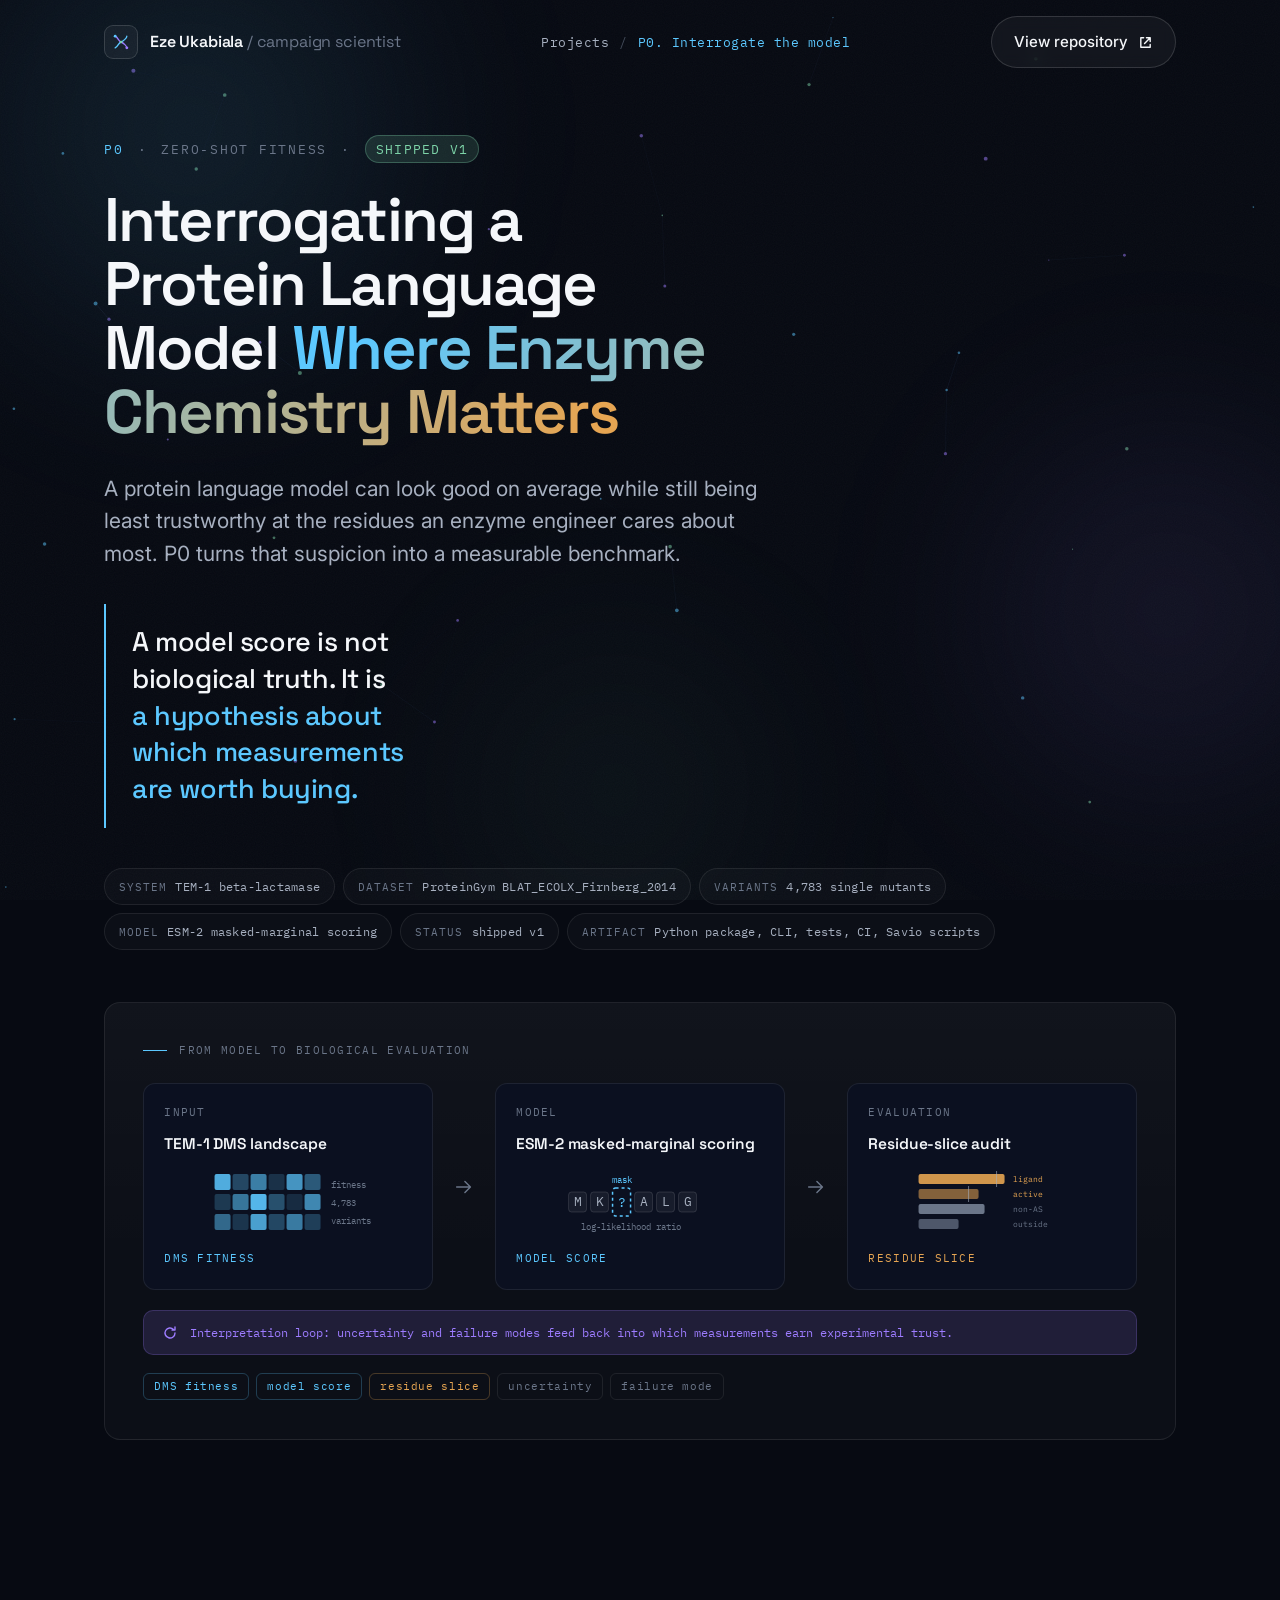
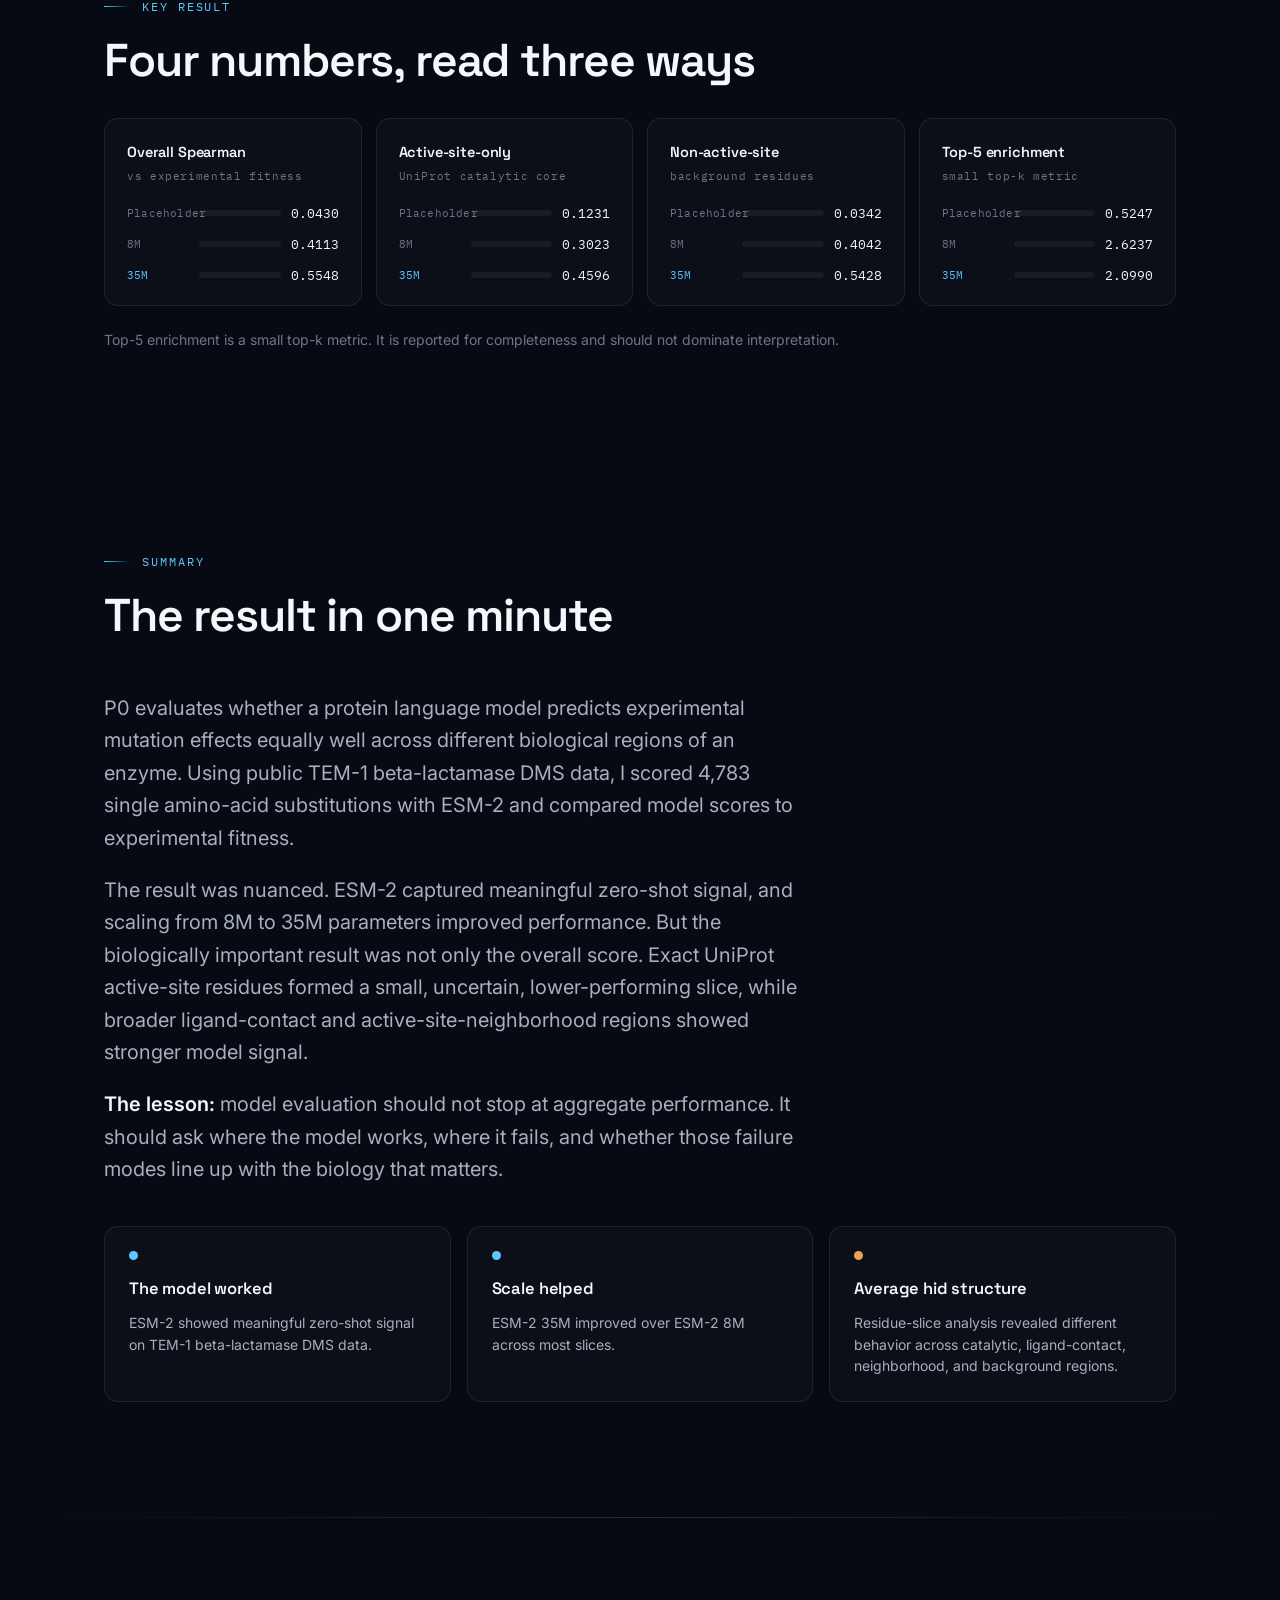
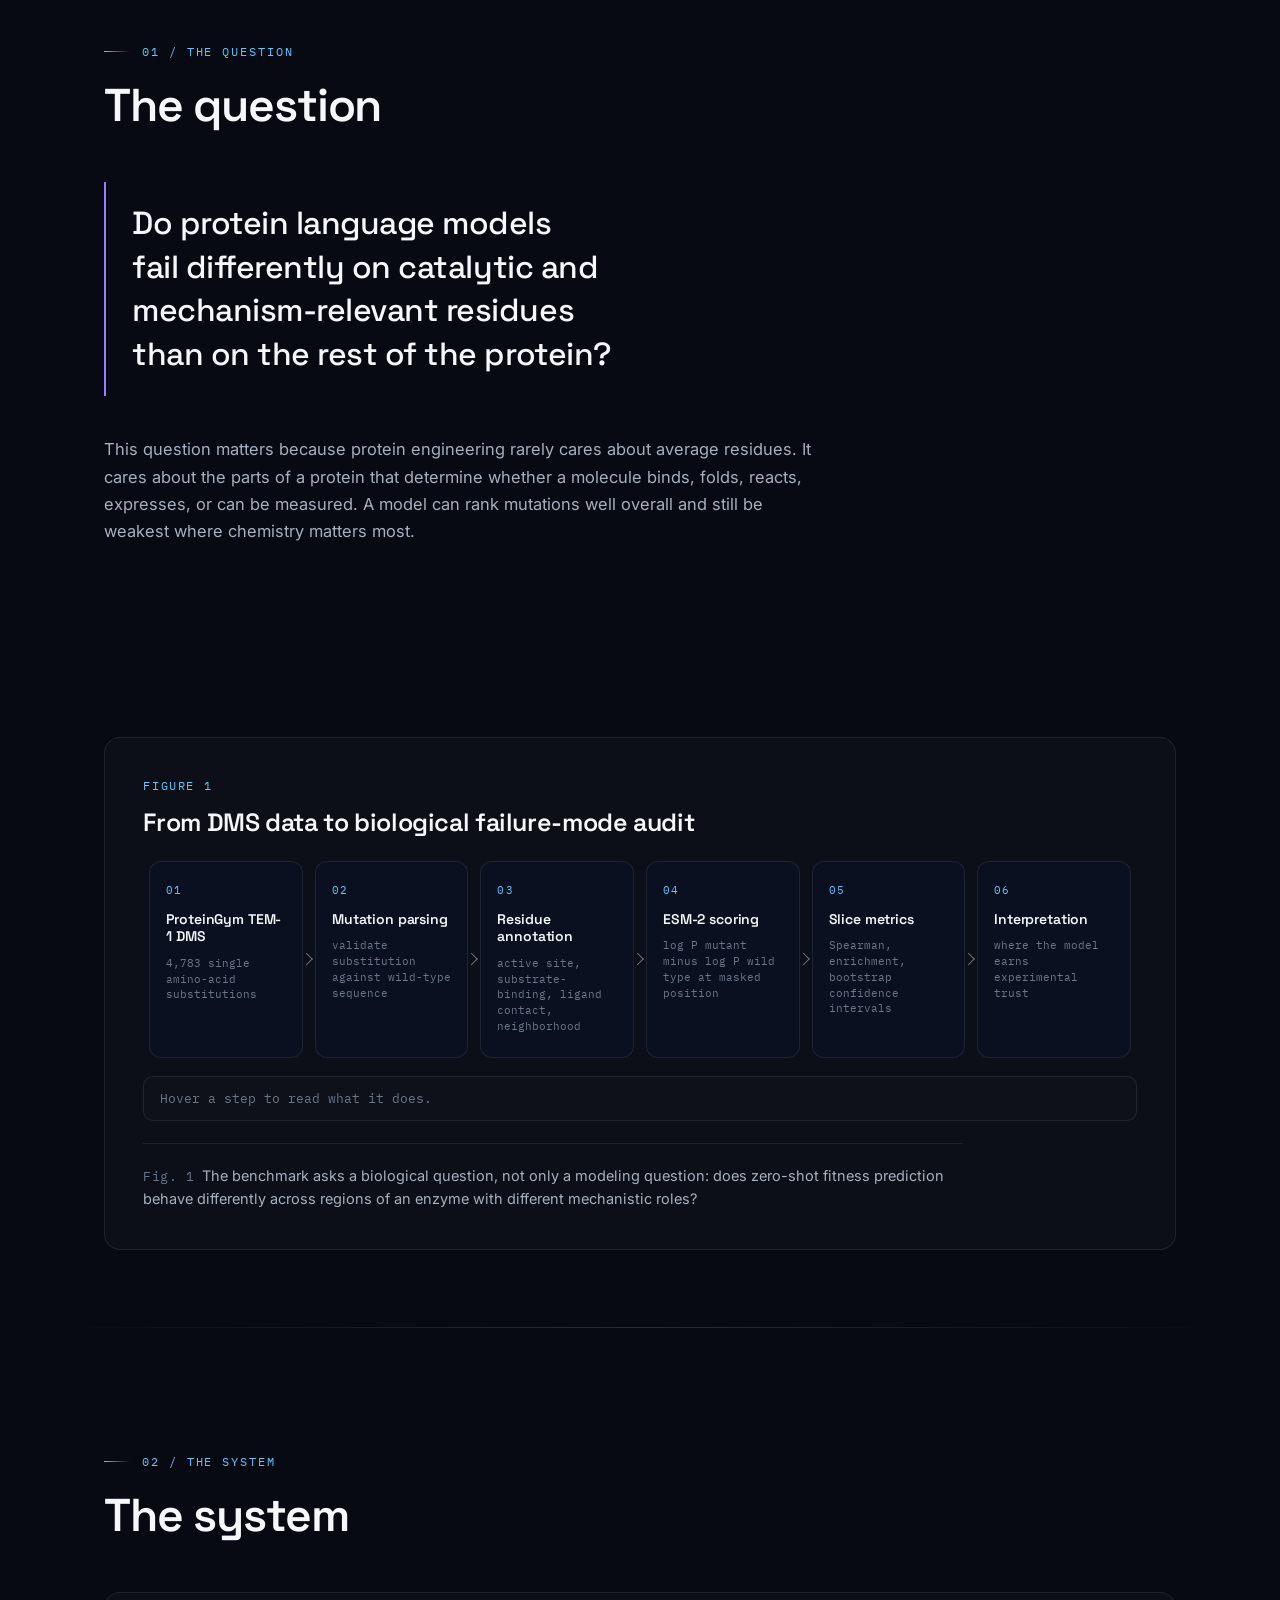
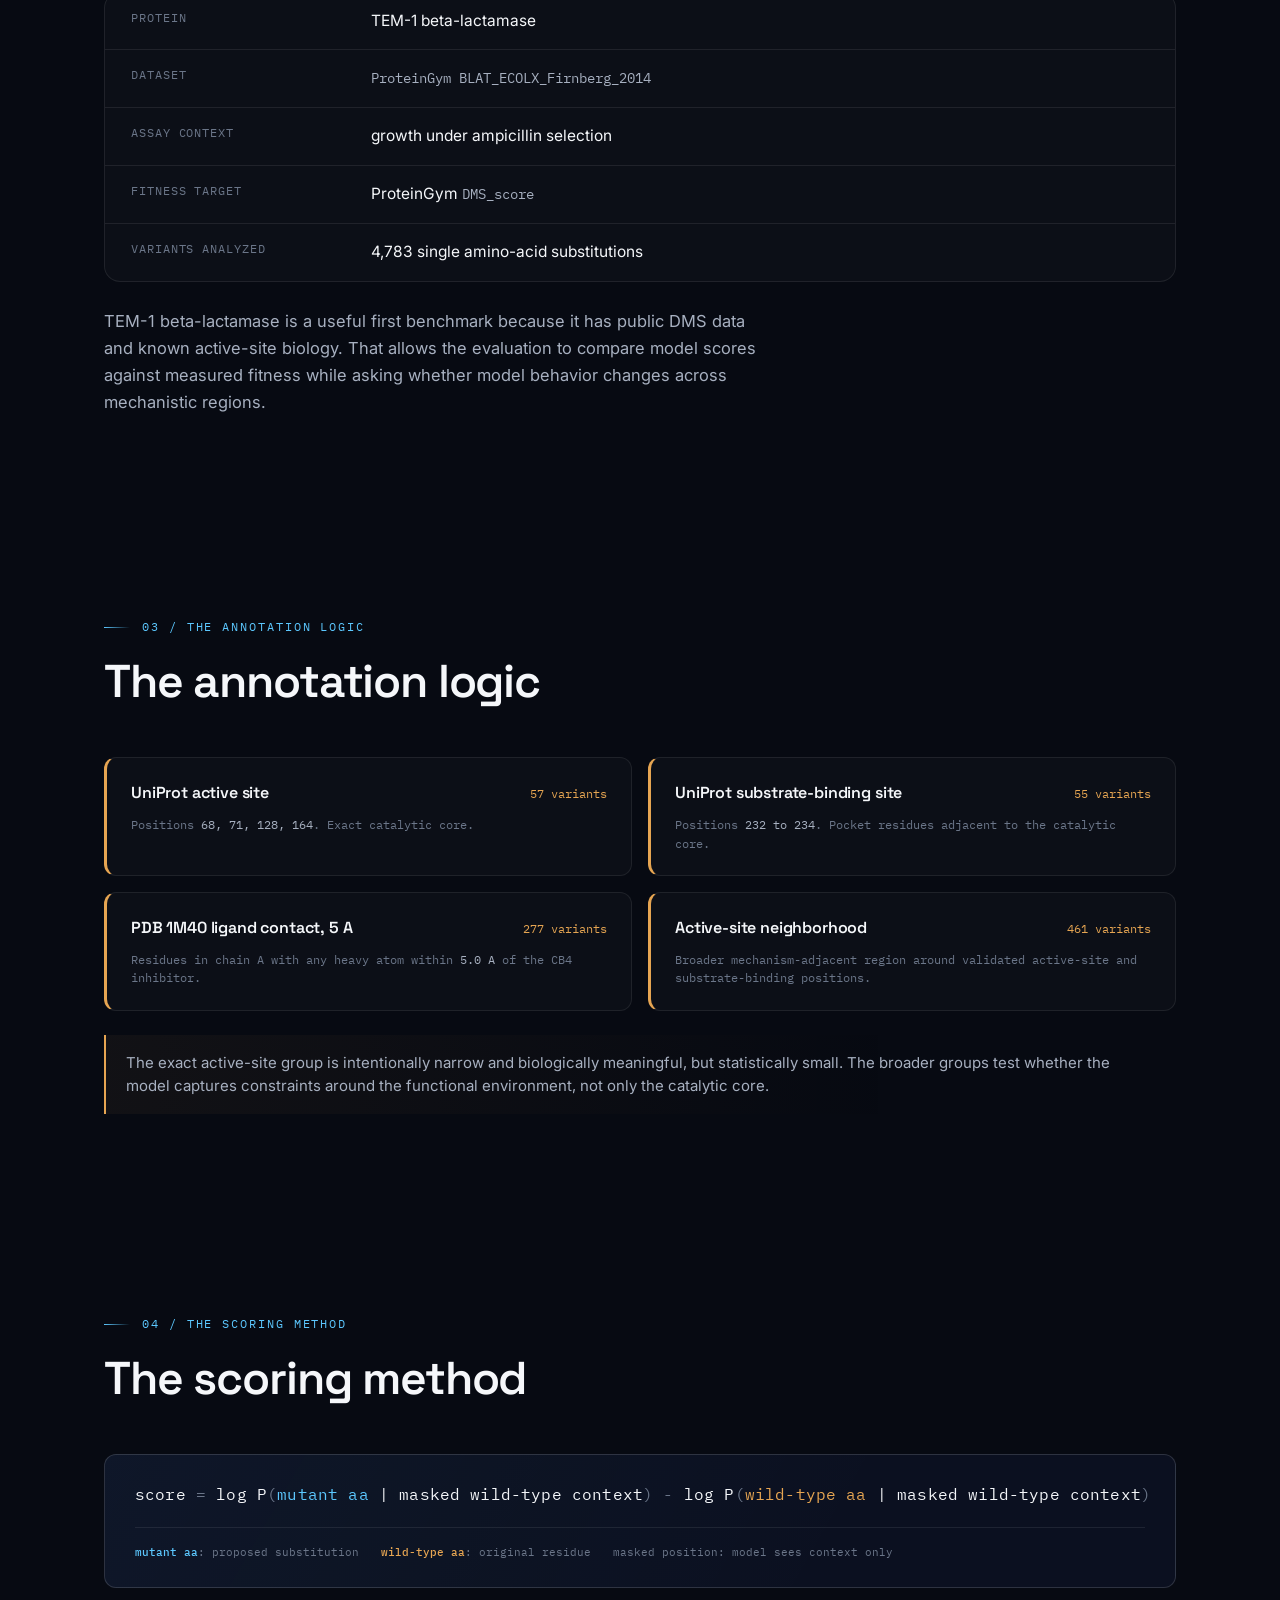
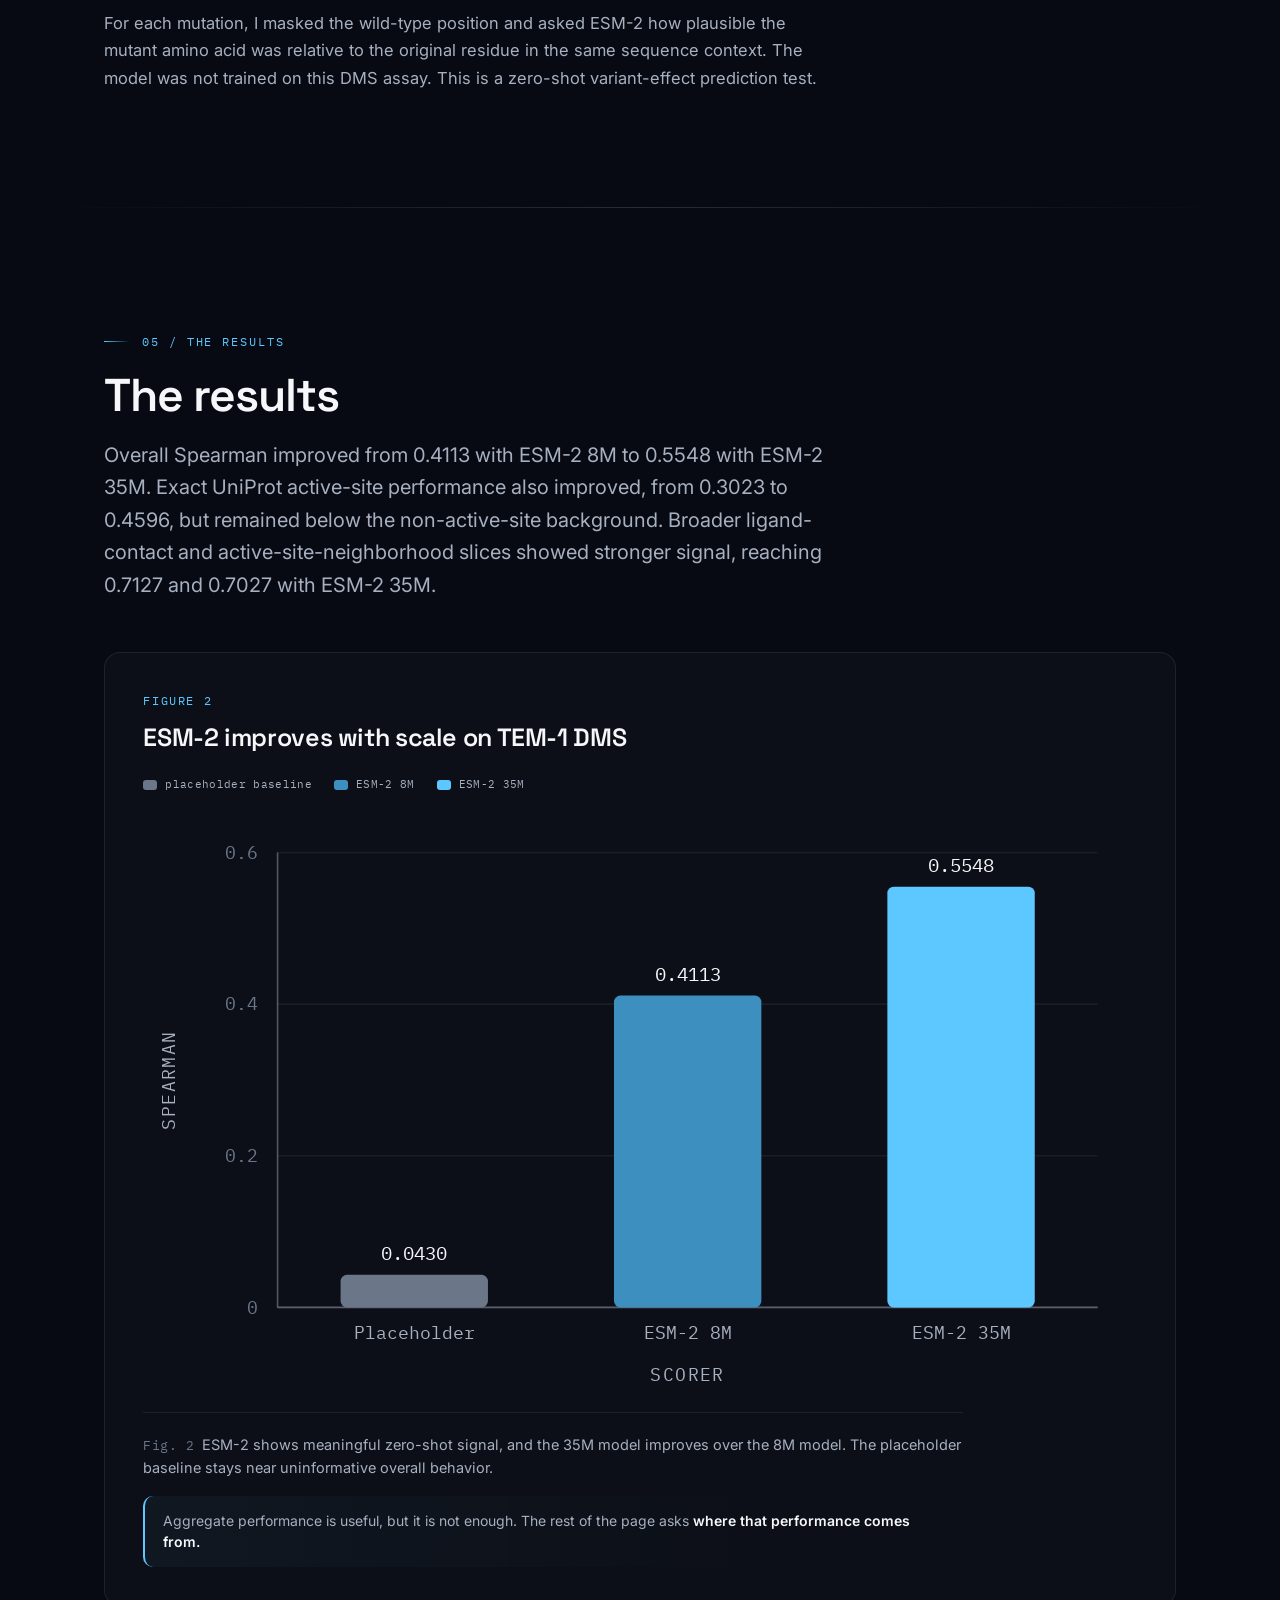
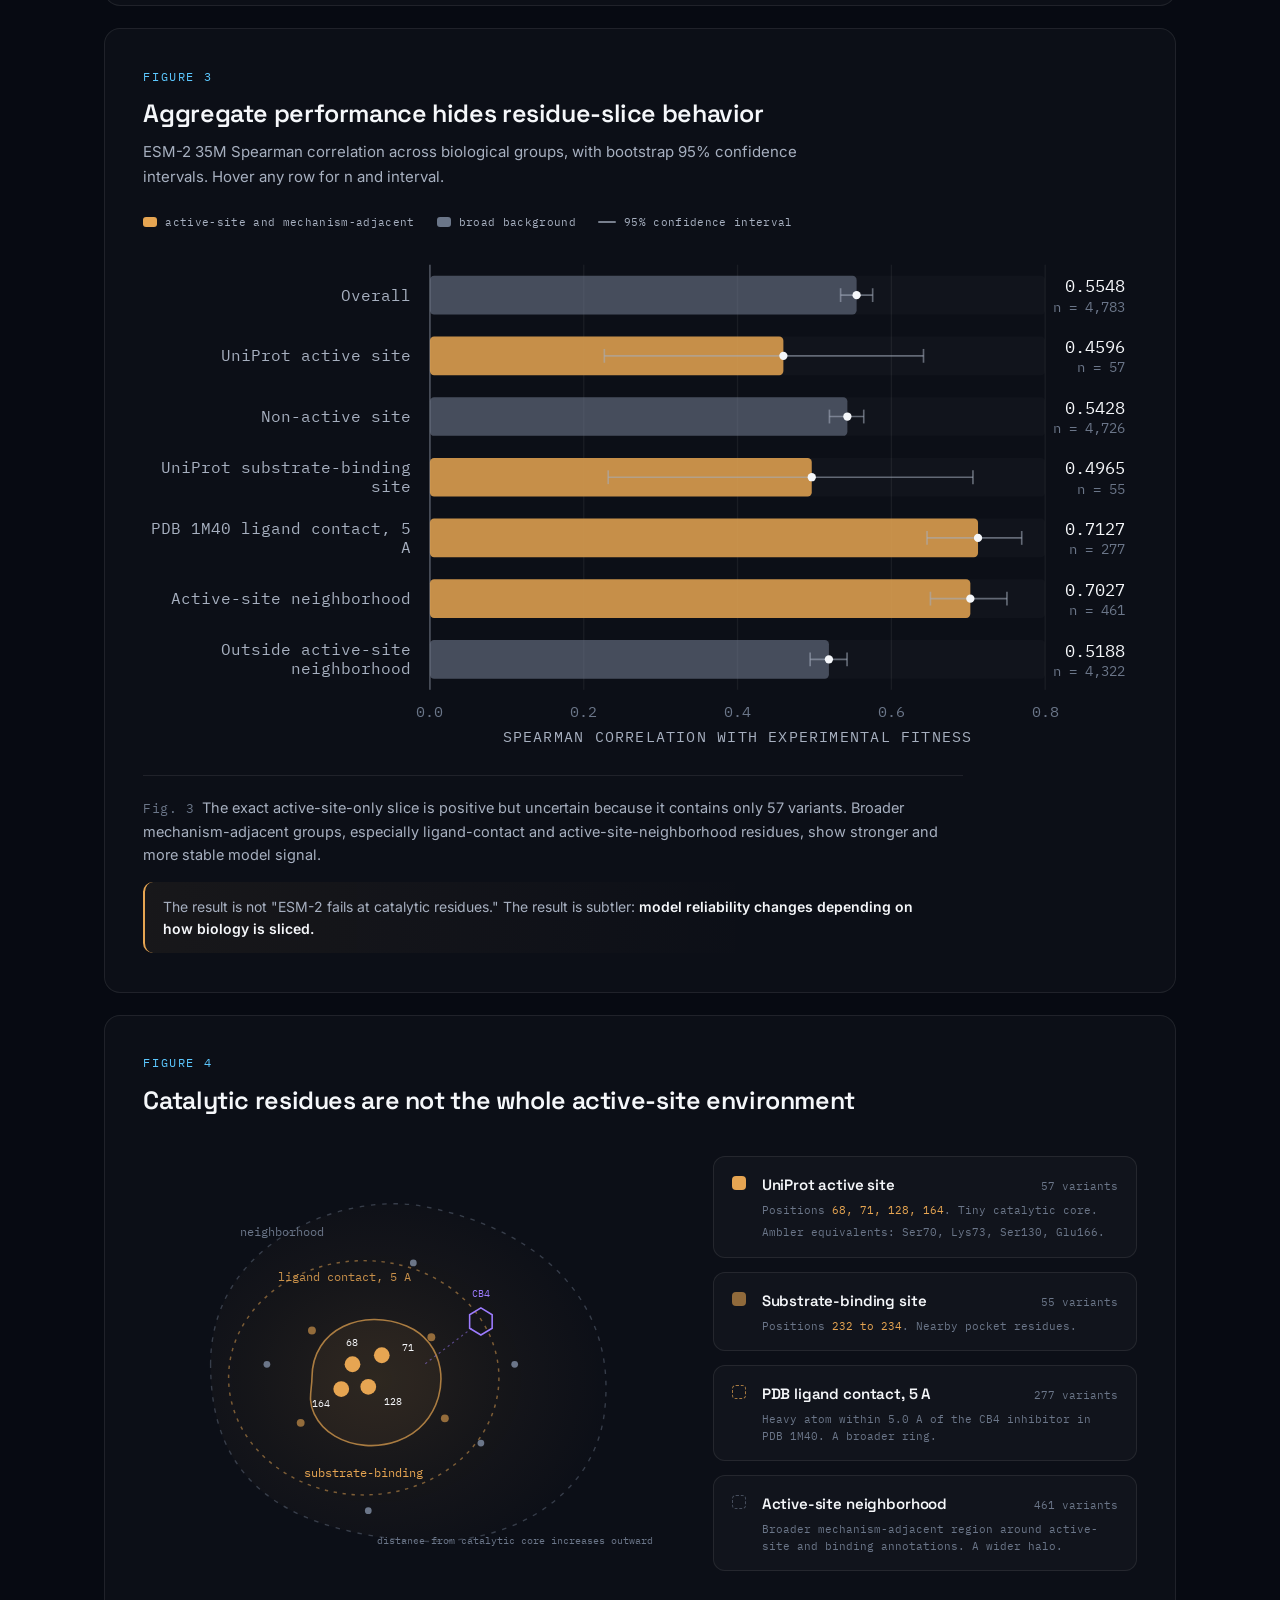
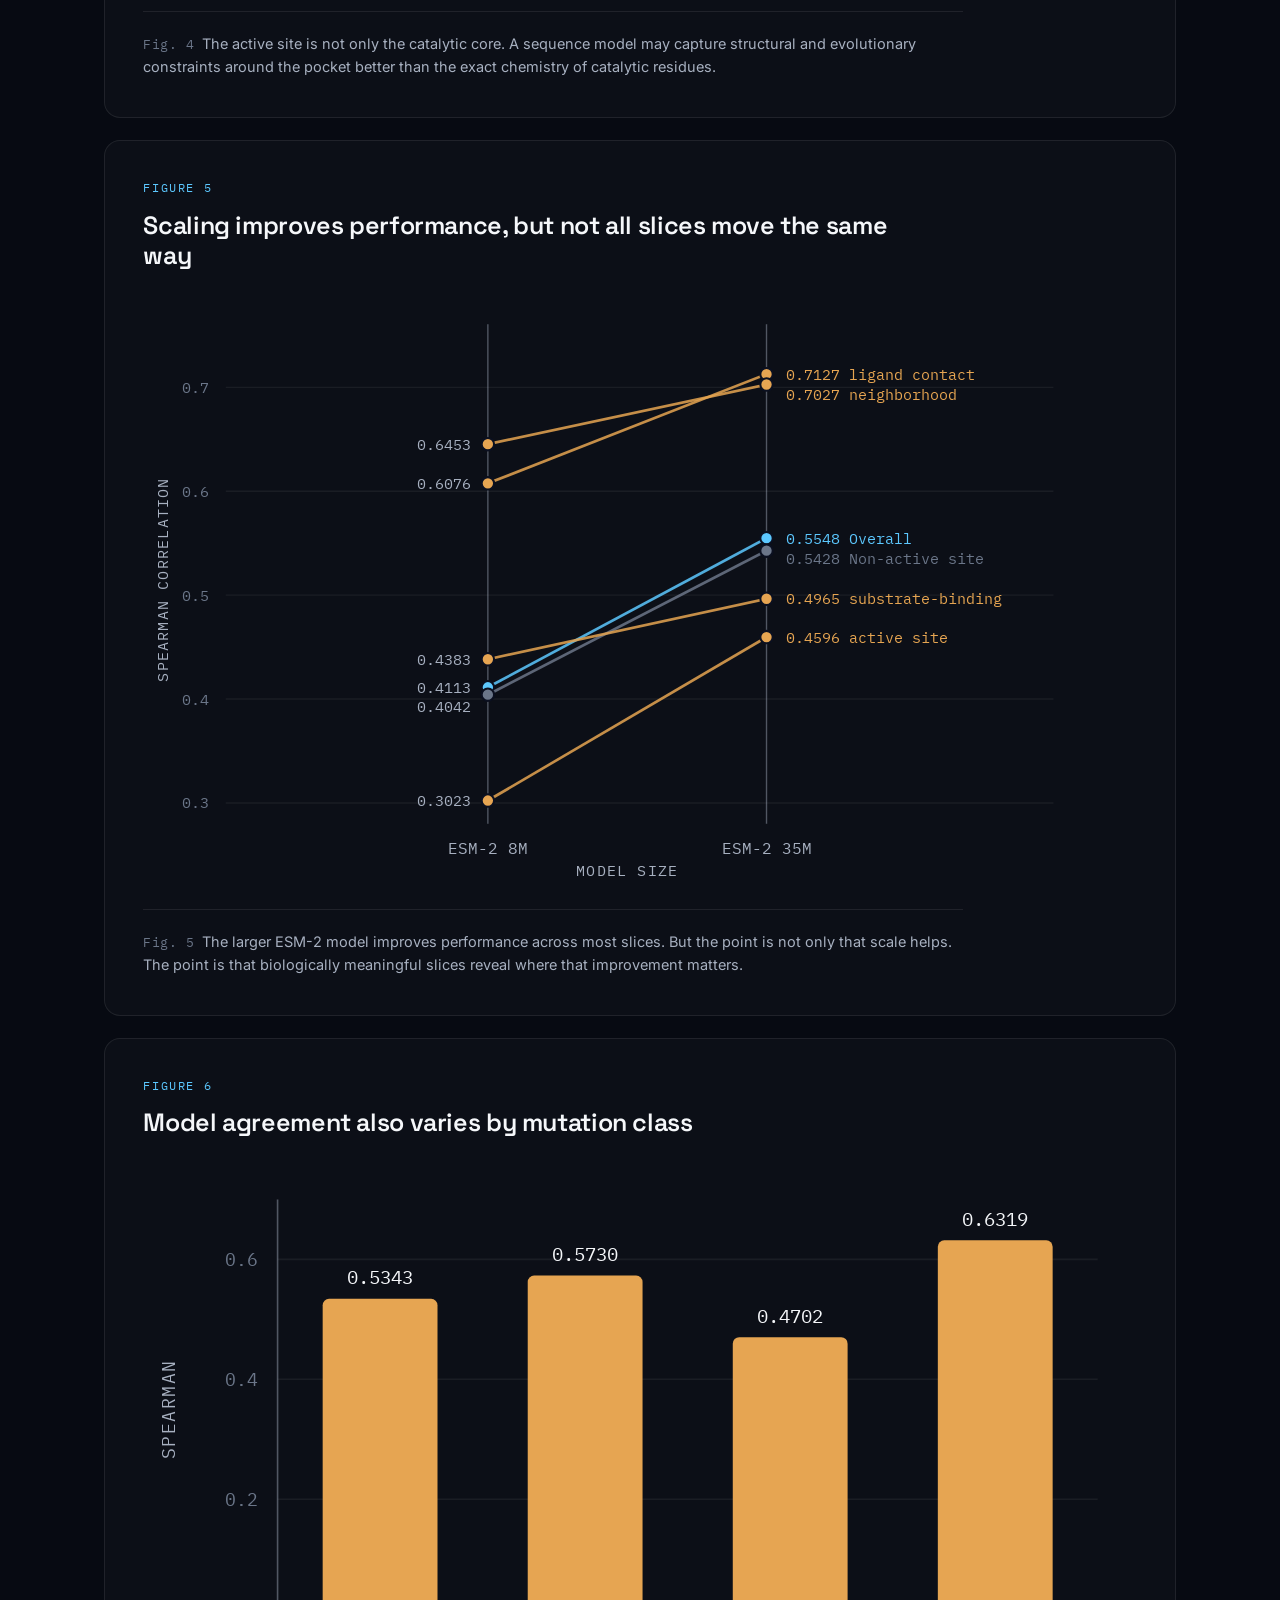
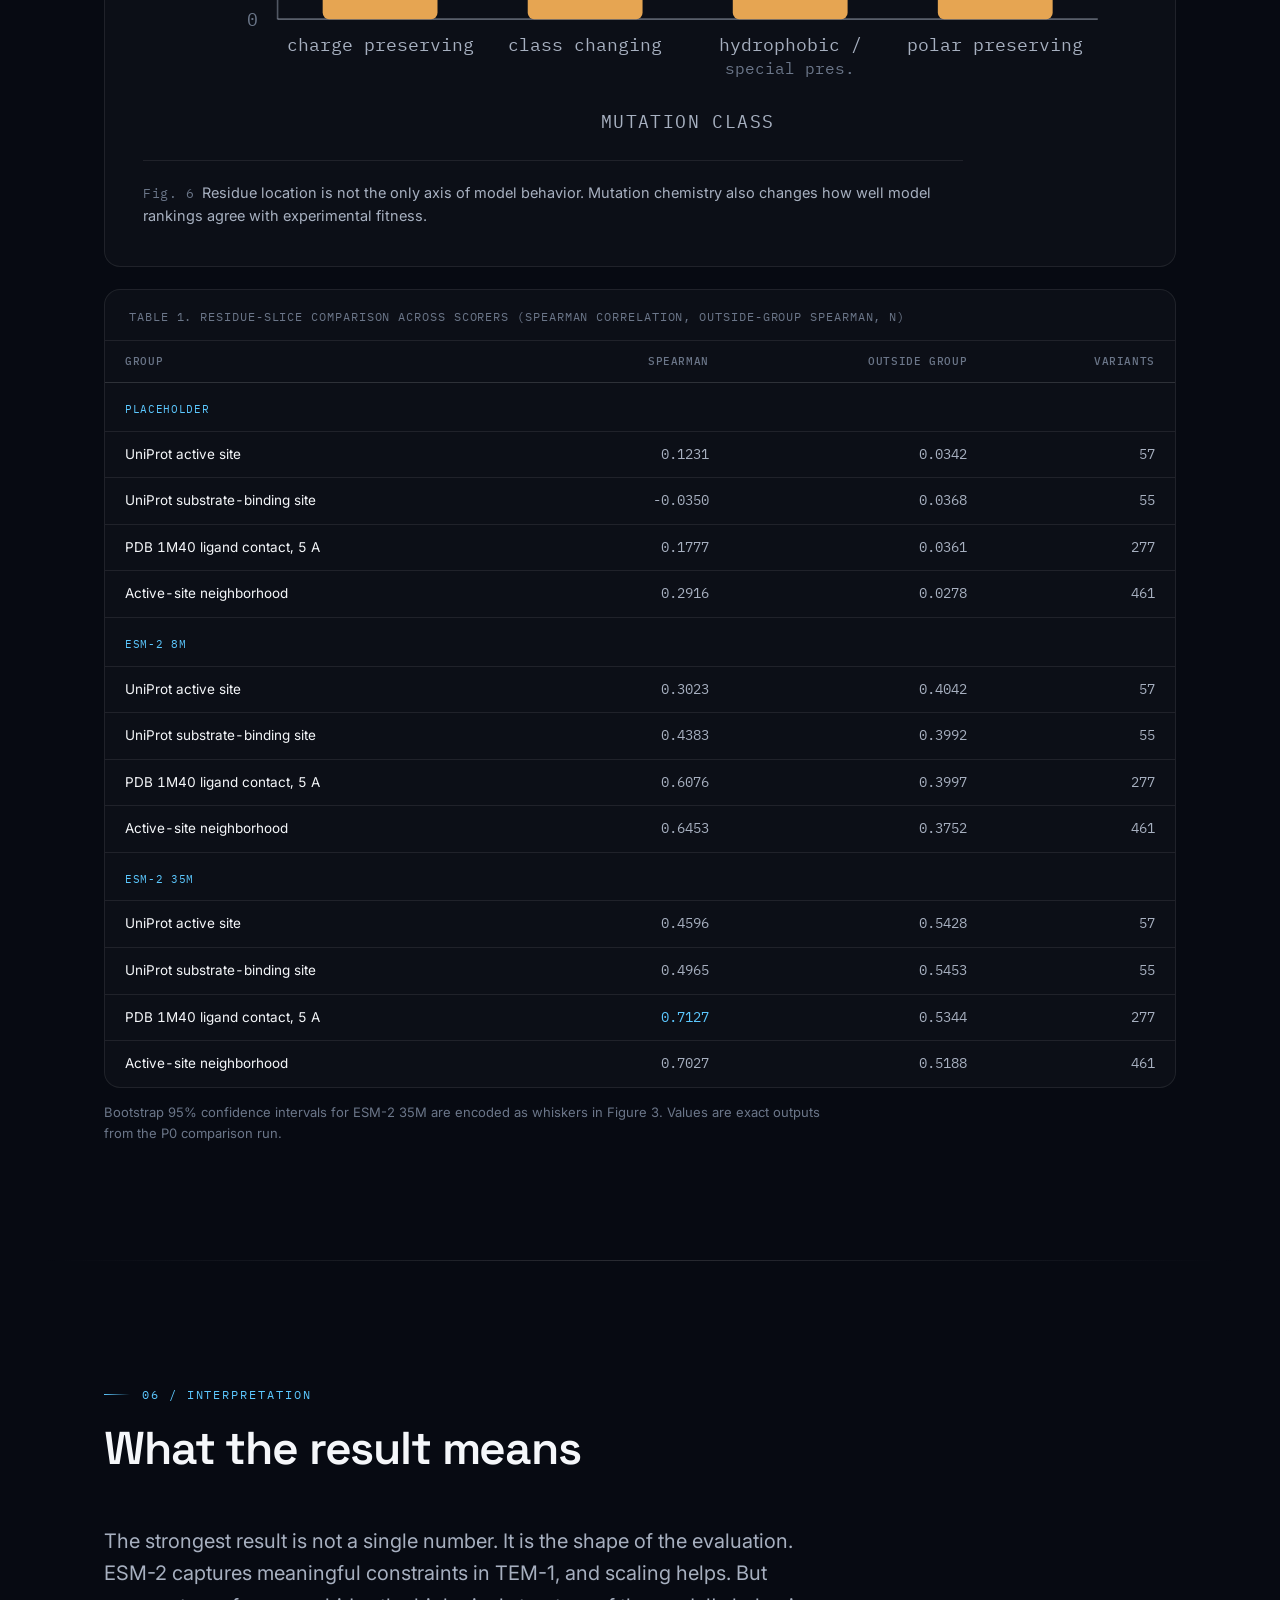
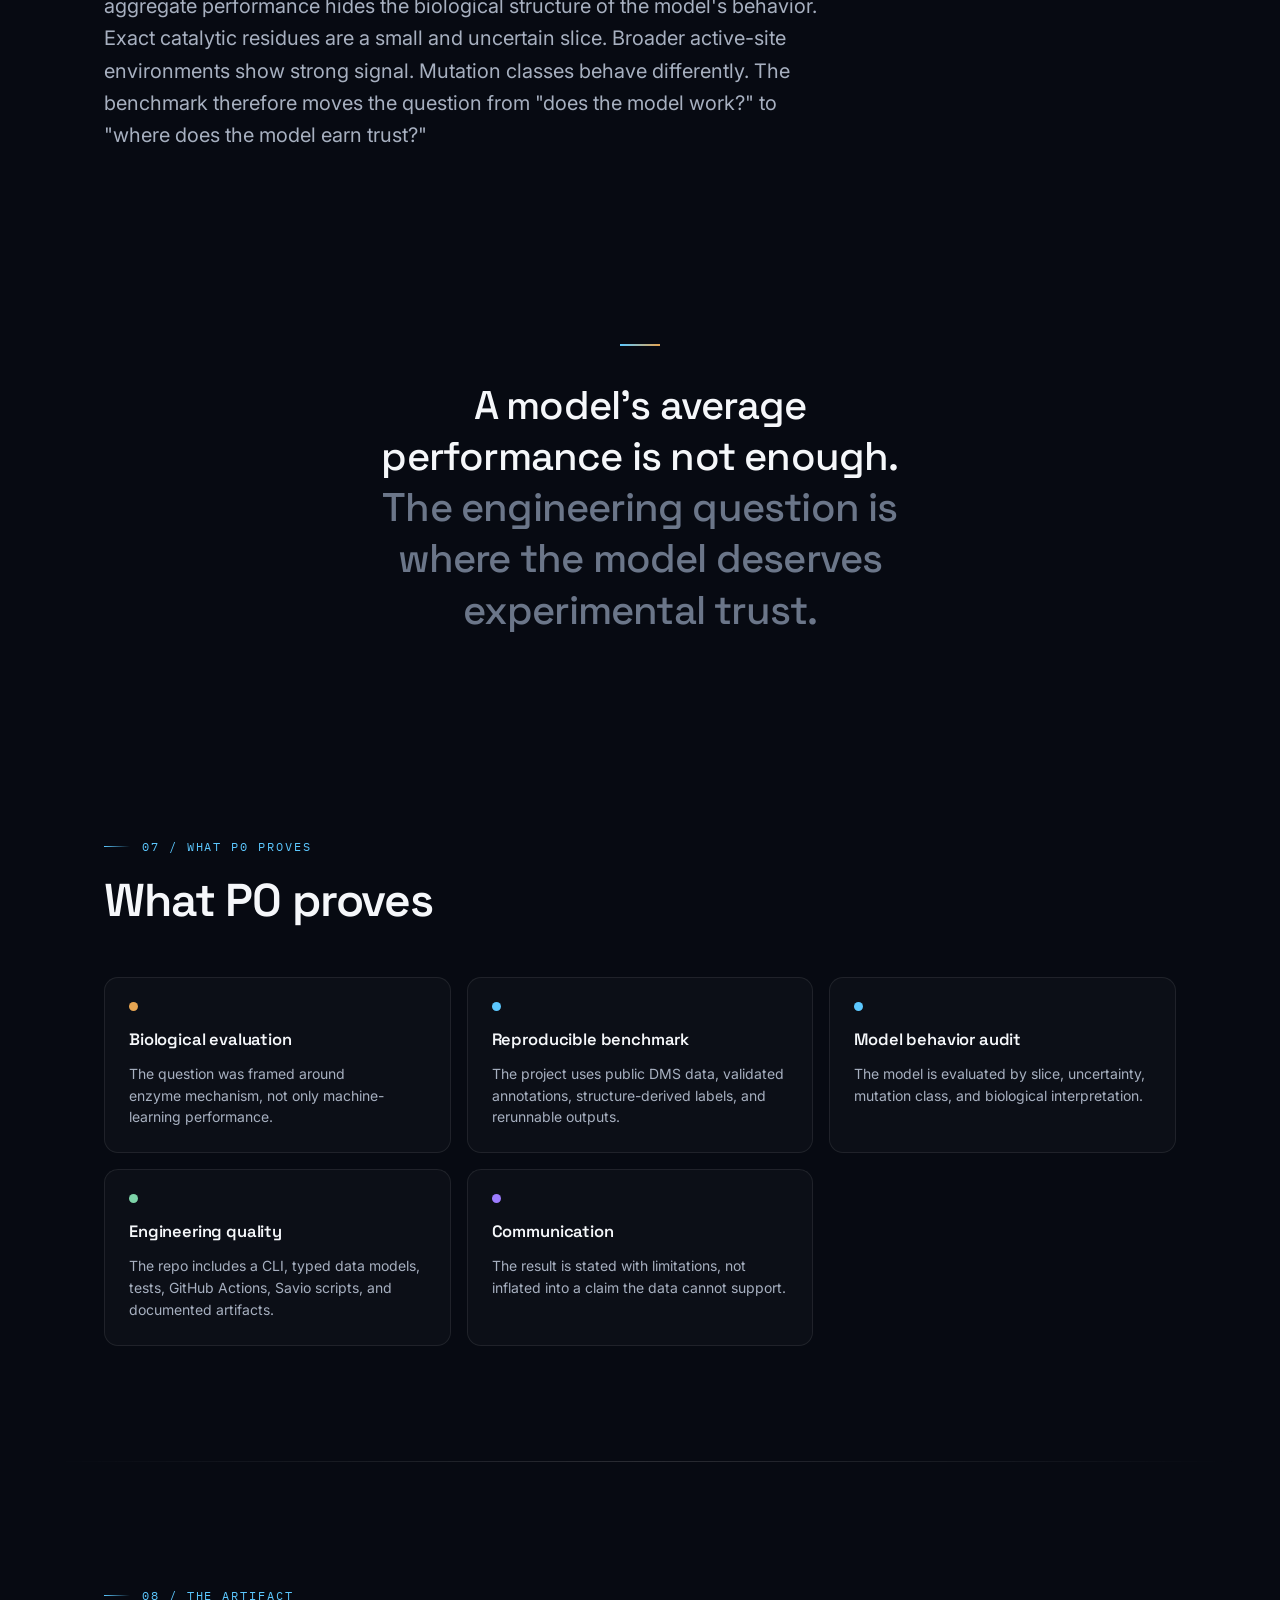
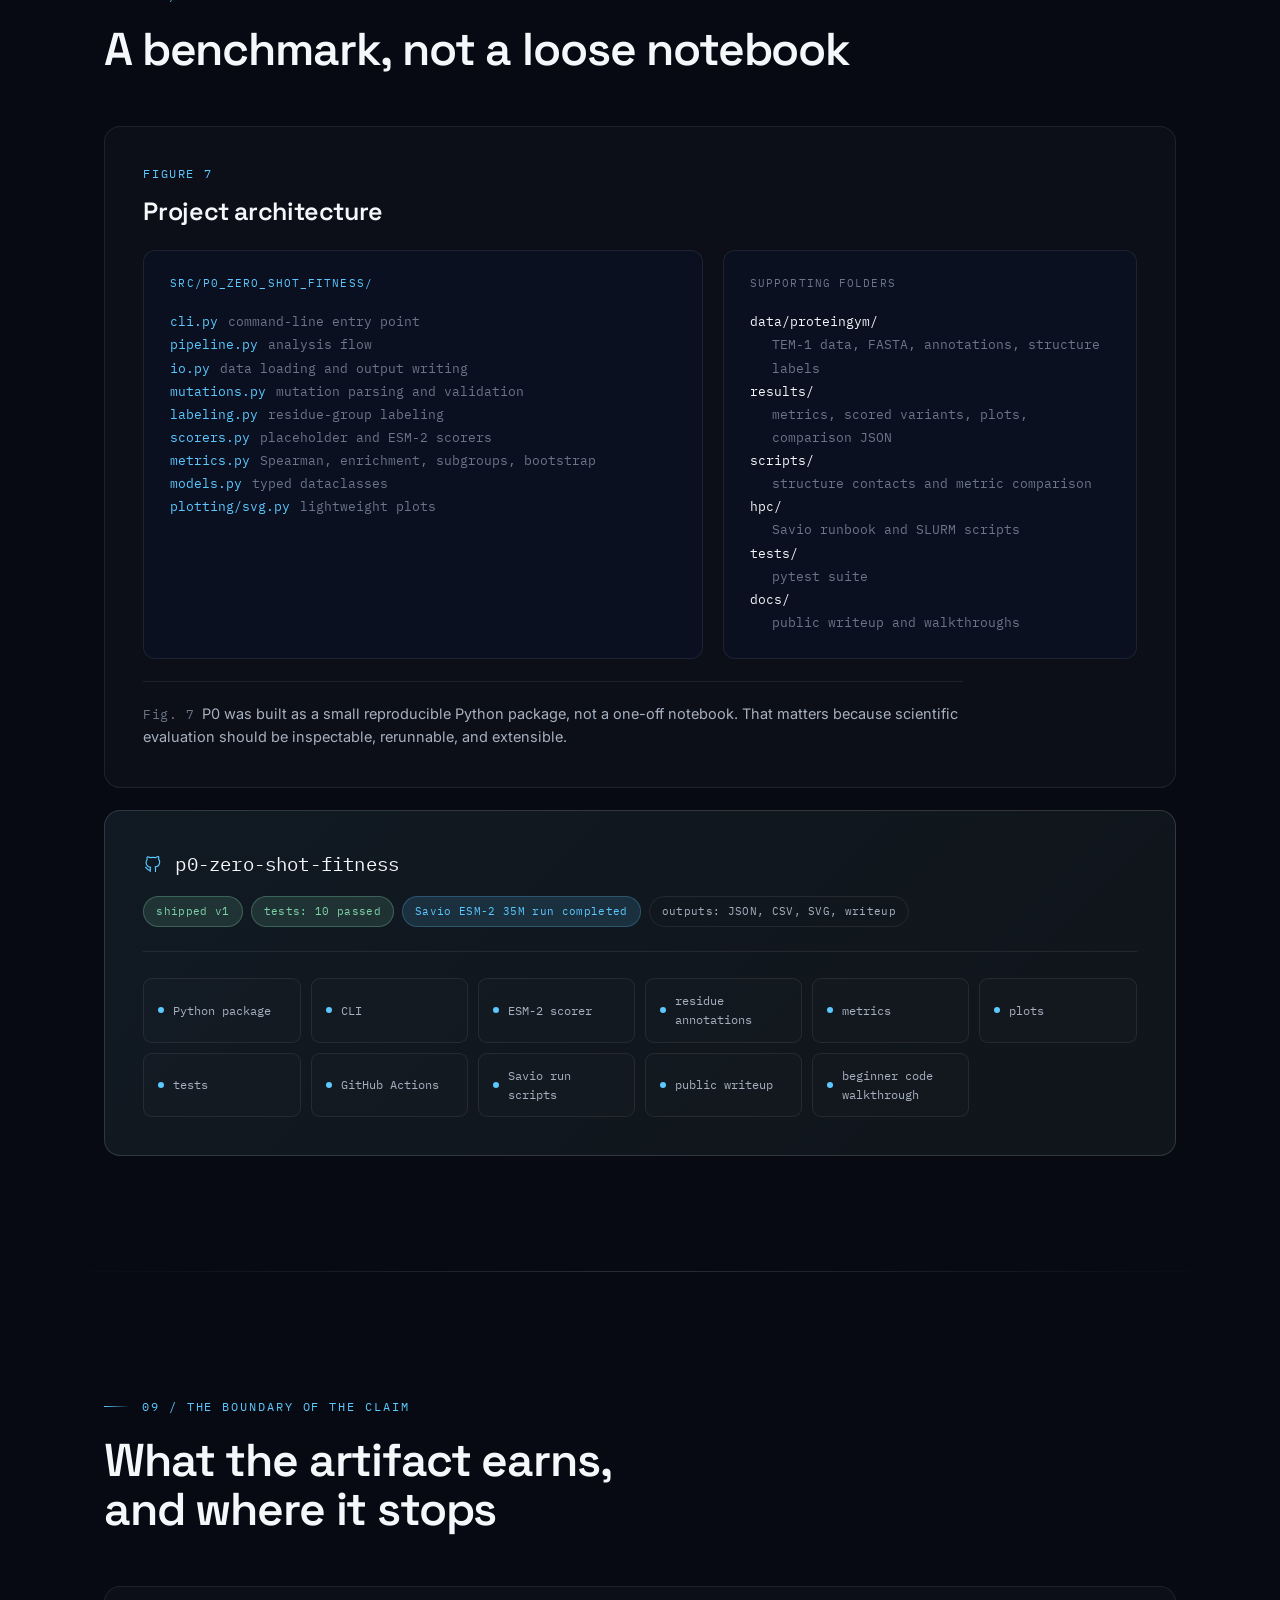
==== commit 23c29841: "Connect Substack writing links" ====
--- a/projects/p0-zero-shot-fitness.html
+++ b/projects/p0-zero-shot-fitness.html
@@ -785,7 +785,7 @@
         <svg width="16" height="16" viewBox="0 0 16 16" fill="none"><path d="M3 8h9M8 4l4 4-4 4" stroke="currentColor" stroke-width="1.6" stroke-linecap="round" stroke-linejoin="round"/></svg>
       </a>
       <a href="../index.html#projects" class="btn btn-ghost">Back to projects</a>
-      <a href="../index.html#writing" class="btn-text">Read From Model to Mutant
+      <a href="https://ezeukabiala.substack.com/" target="_blank" rel="noopener" class="btn-text">Read From Model to Mutant
         <svg class="arrow" width="14" height="14" viewBox="0 0 16 16" fill="none"><path d="M3 8h9M8 4l4 4-4 4" stroke="currentColor" stroke-width="1.5" stroke-linecap="round" stroke-linejoin="round"/></svg>
       </a>
     </div>
--- a/styles.css
+++ b/styles.css
@@ -734,7 +734,7 @@
 .footer-inner { display: flex; justify-content: space-between; align-items: flex-end; gap: 30px; flex-wrap: wrap; }
 .footer-name { font-family: var(--font-display); font-weight: 600; font-size: 20px; margin-bottom: 8px; }
 .footer-role { color: var(--text-2); font-size: 14.5px; margin-bottom: 6px; }
-.footer-brand { font-family: var(--font-mono); font-size: 12.5px; color: var(--cyan); letter-spacing: 0.05em; }
+.footer-brand { display: inline-block; font-family: var(--font-mono); font-size: 12.5px; color: var(--cyan); letter-spacing: 0.05em; text-decoration: none; }
 .footer-note { margin-top: 14px; font-size: 12.5px; color: var(--text-3); max-width: 460px; line-height: 1.55; }
 .footer-meta { font-family: var(--font-mono); font-size: 12px; color: var(--text-3); text-align: right; }
 
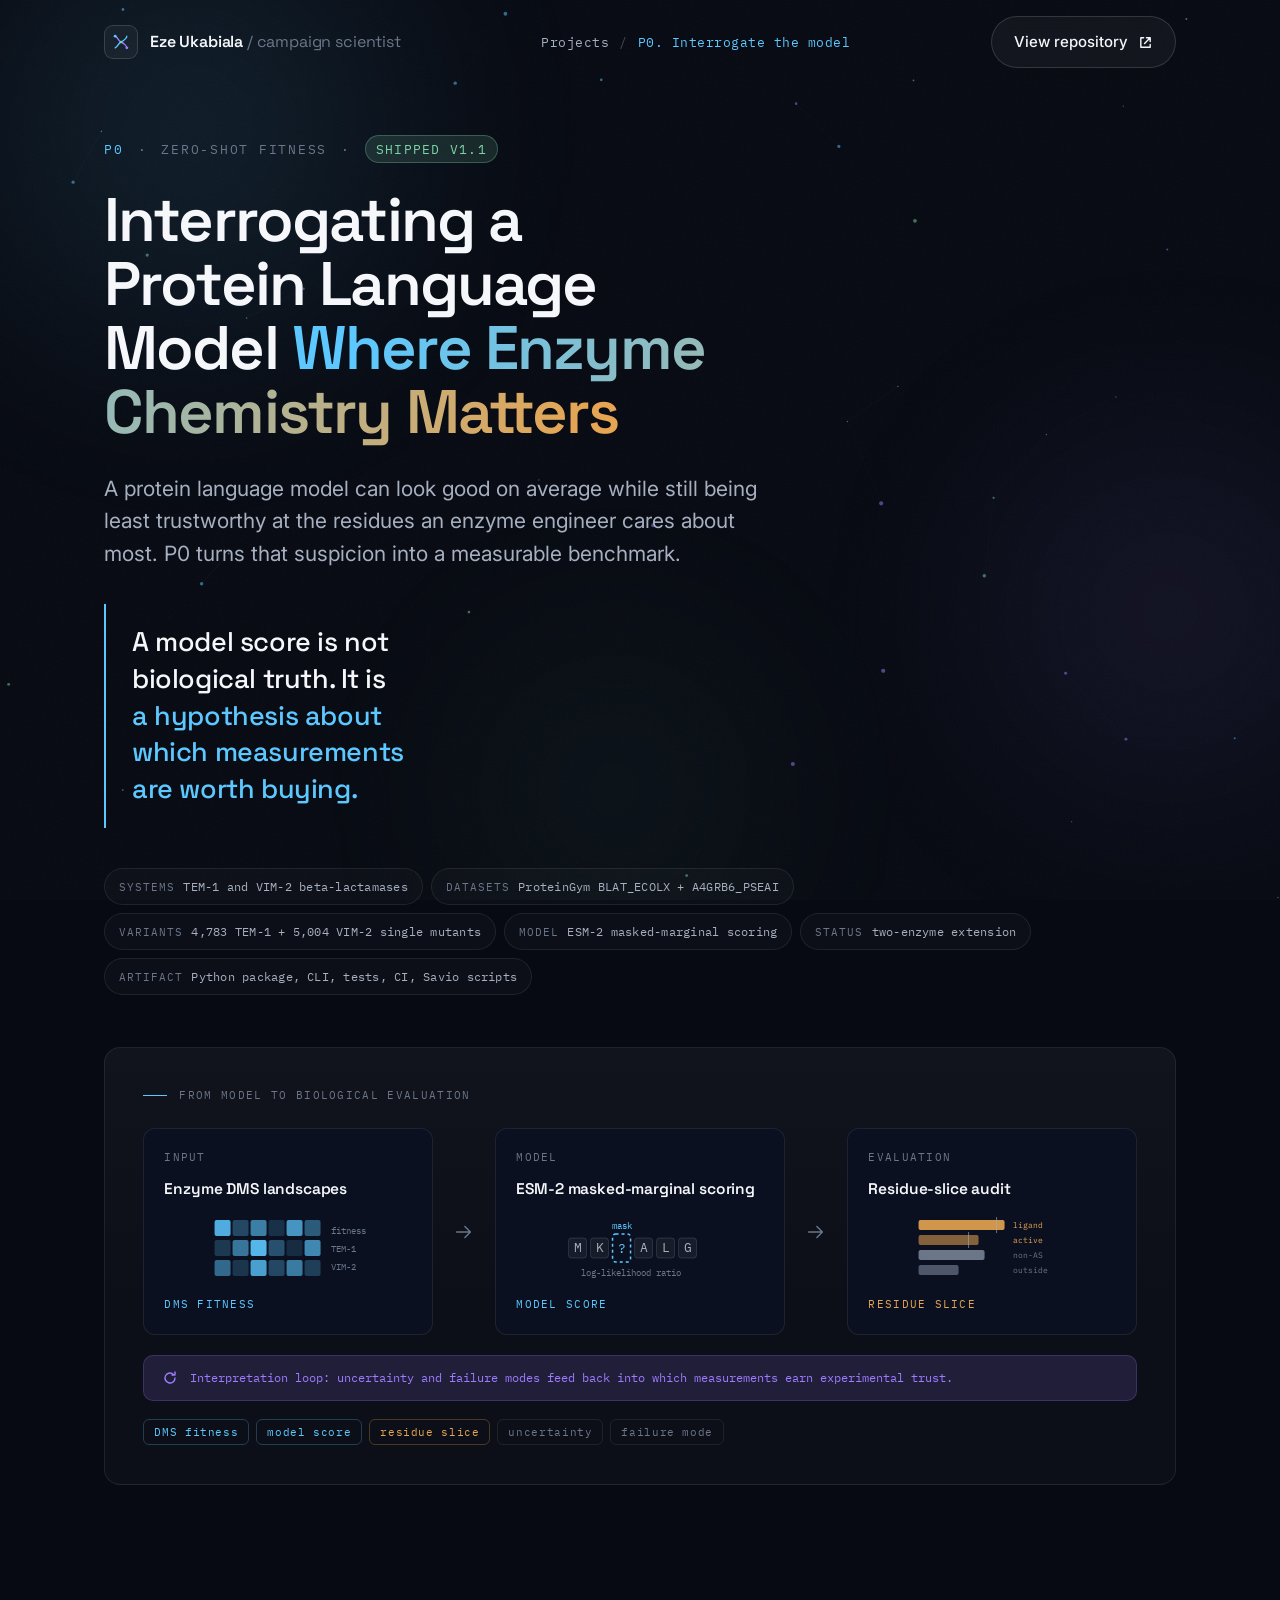
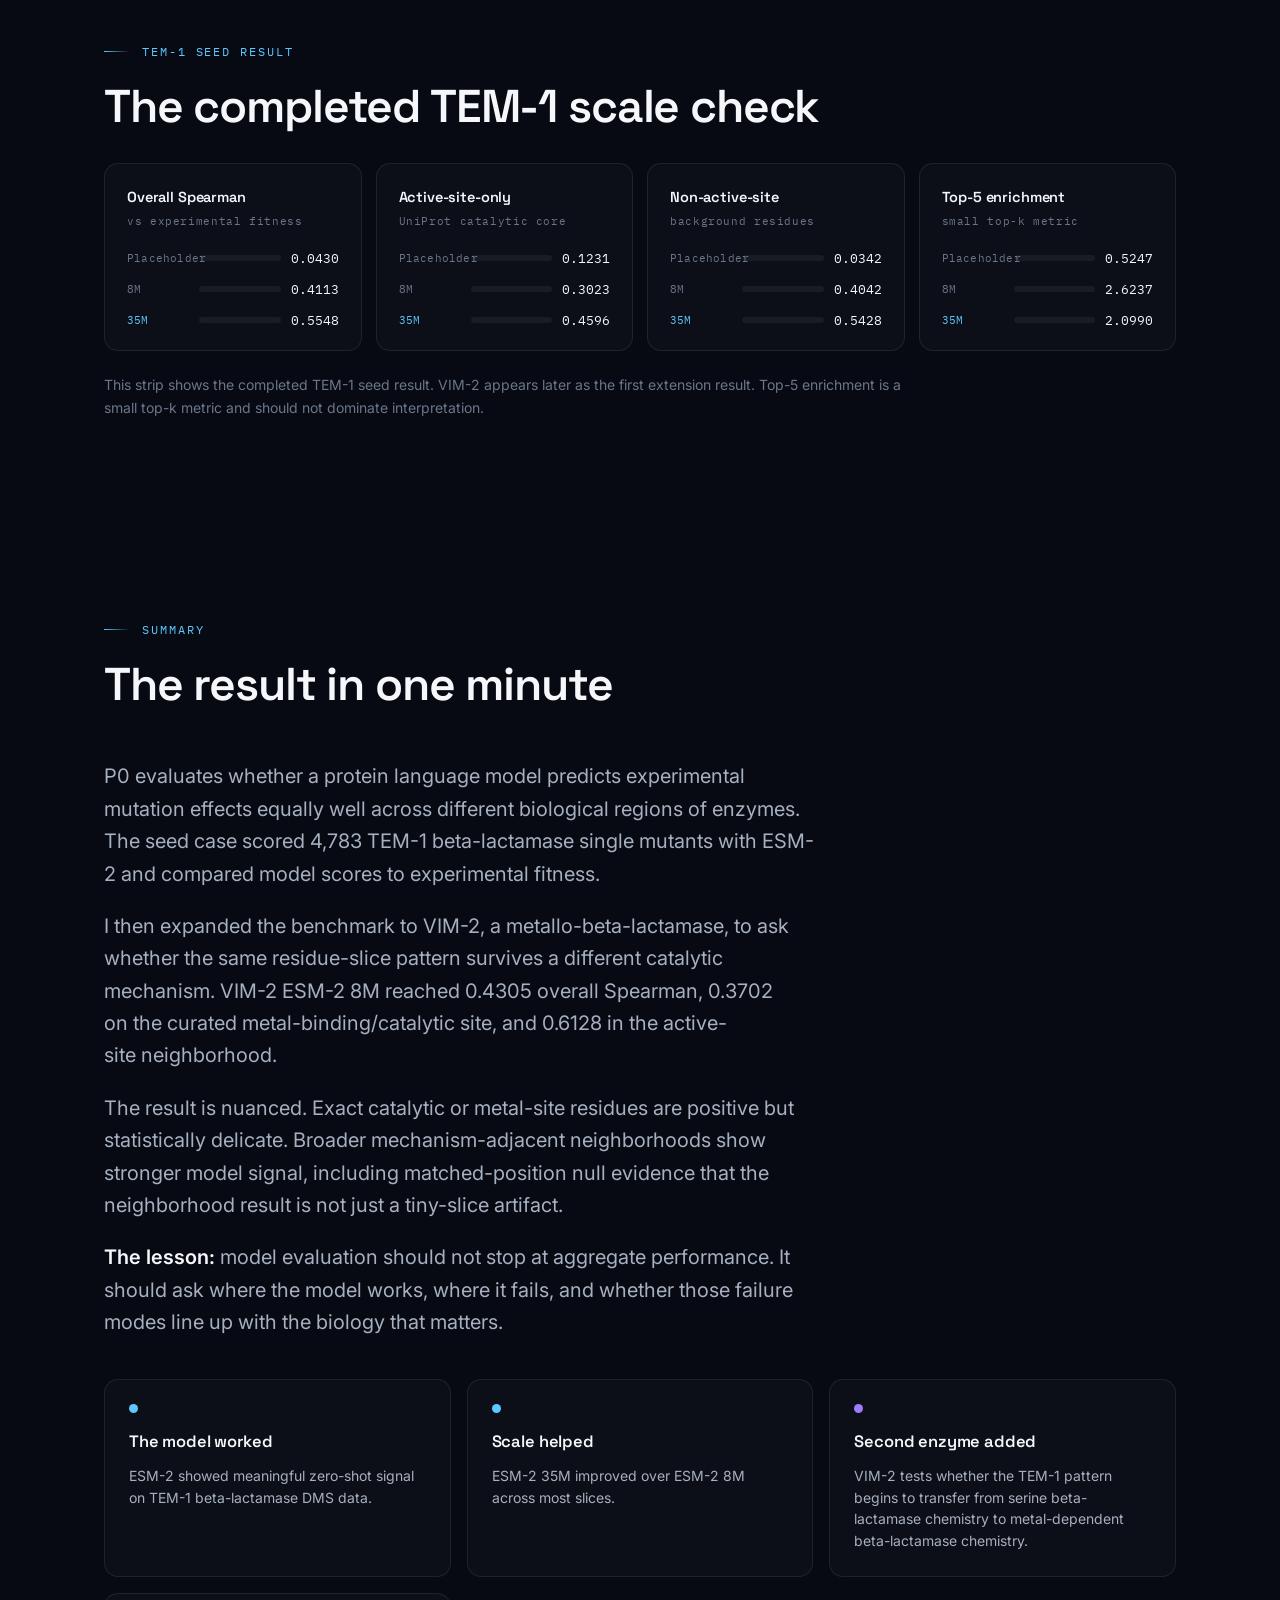
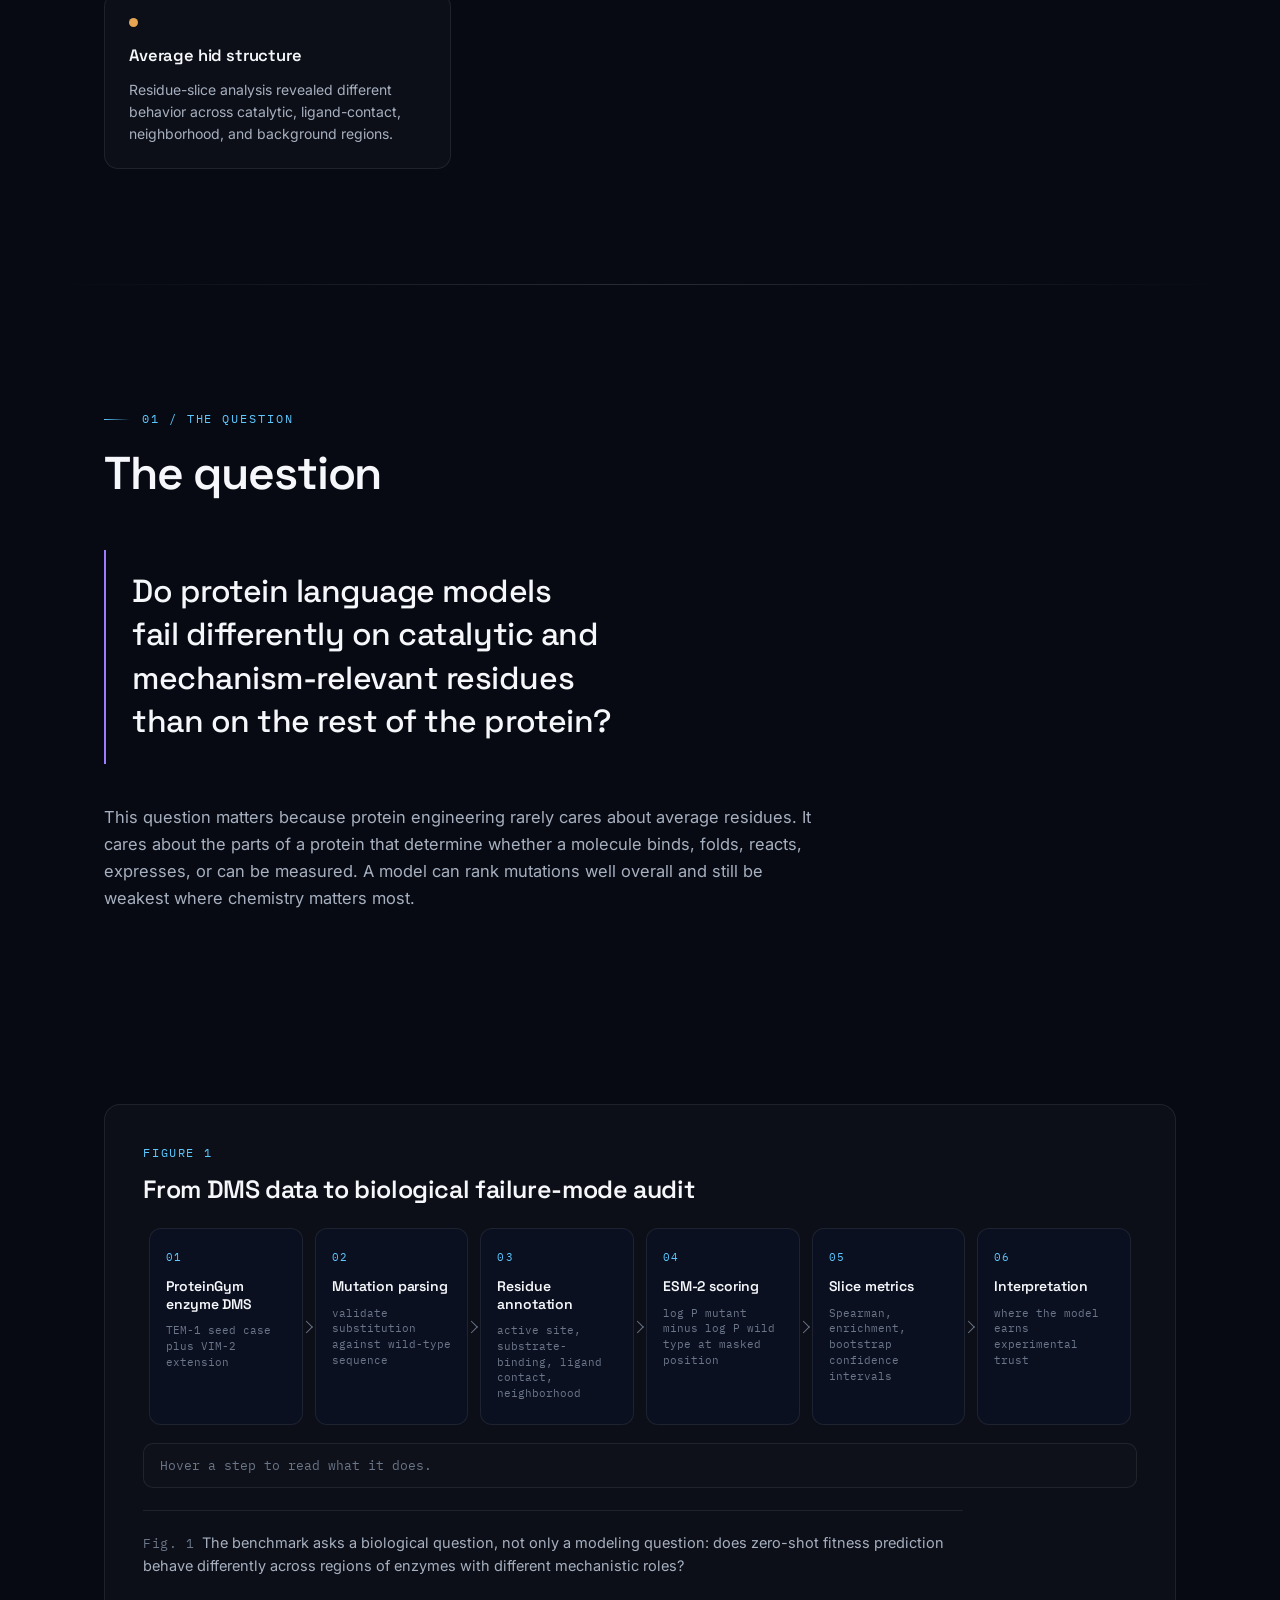
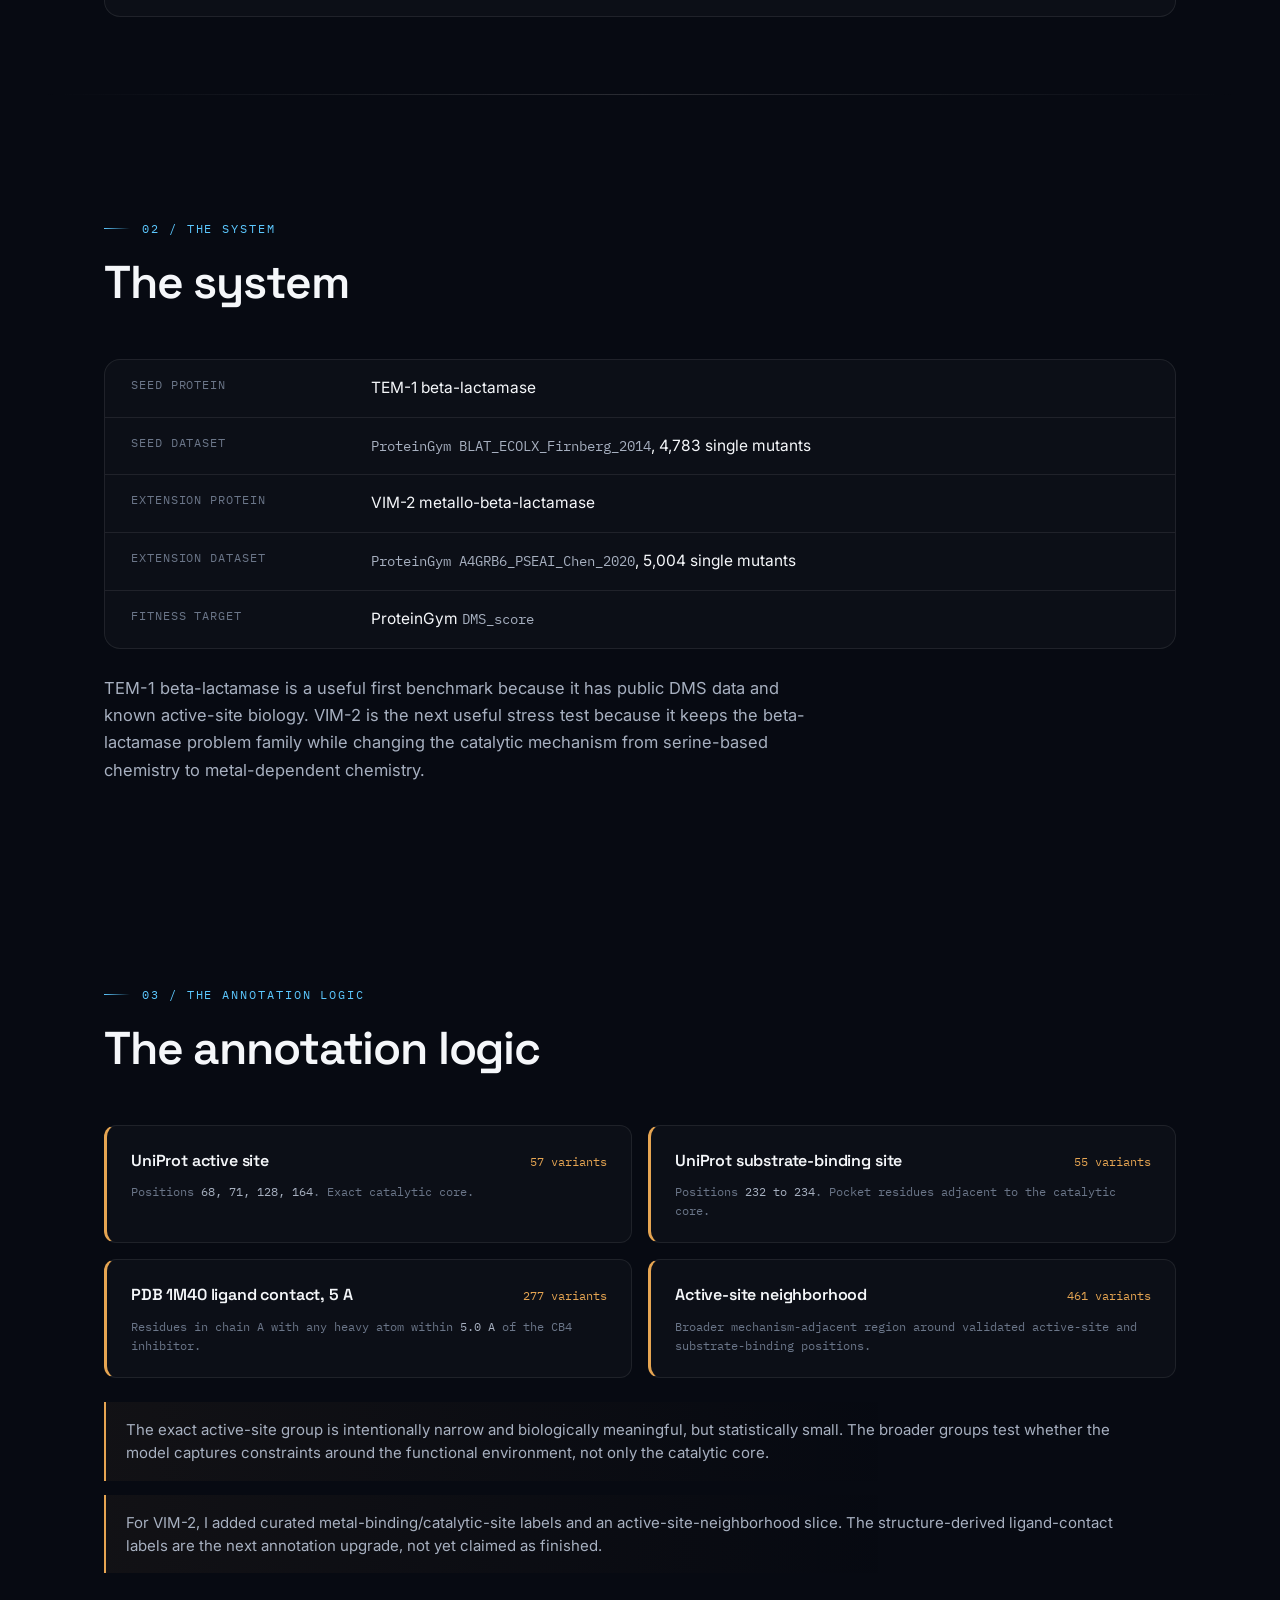
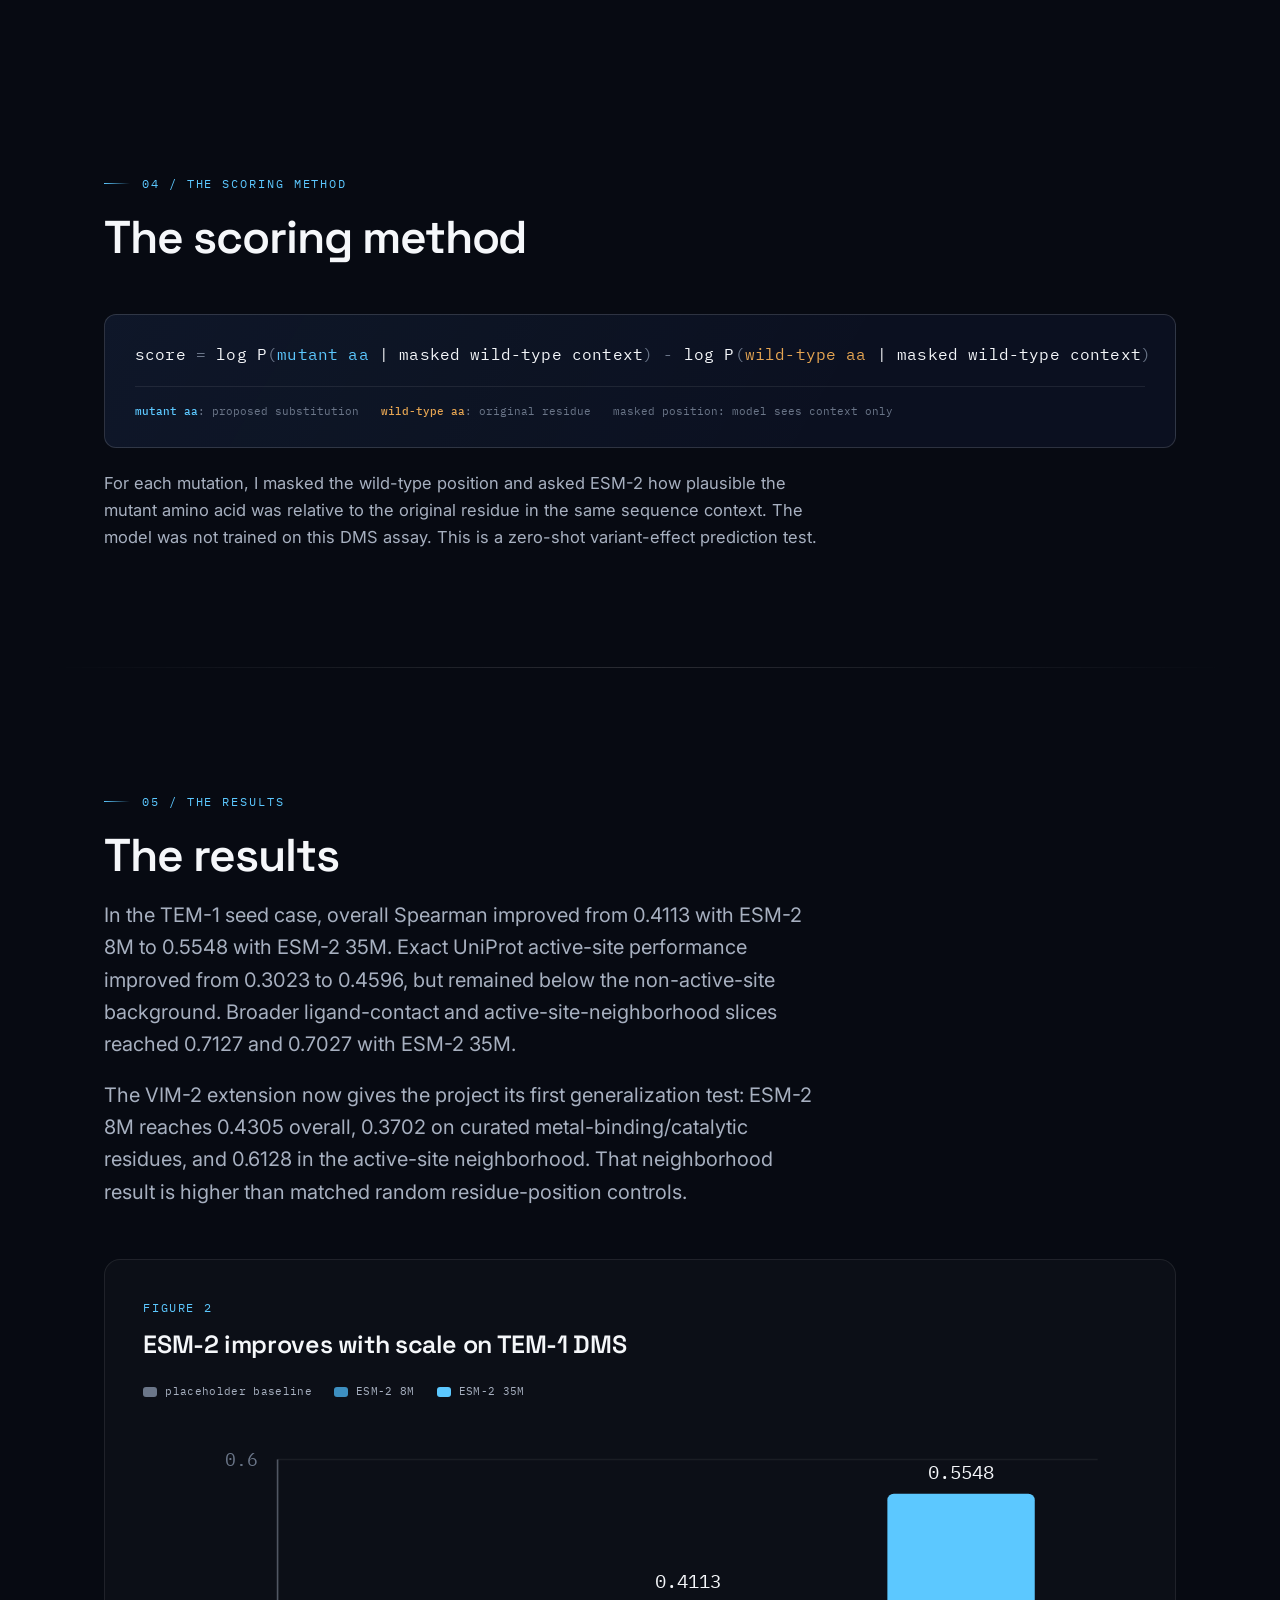
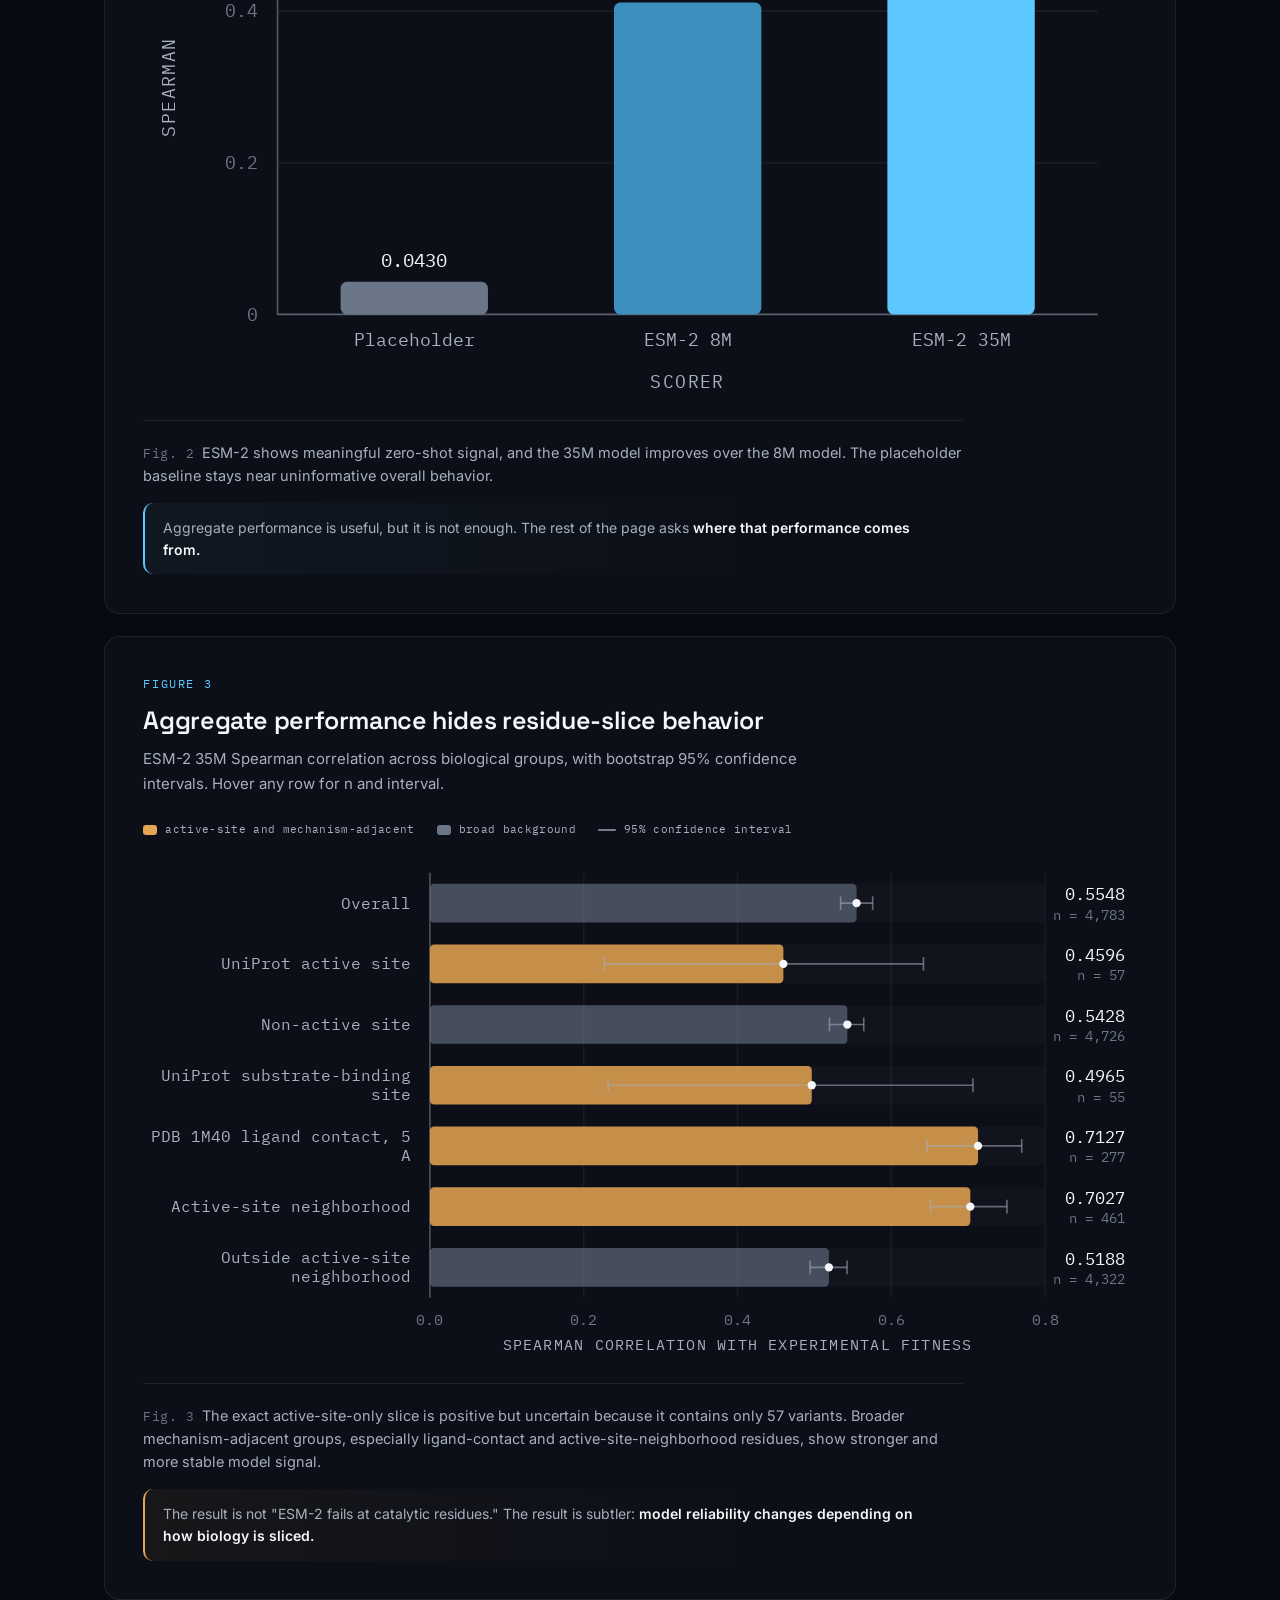
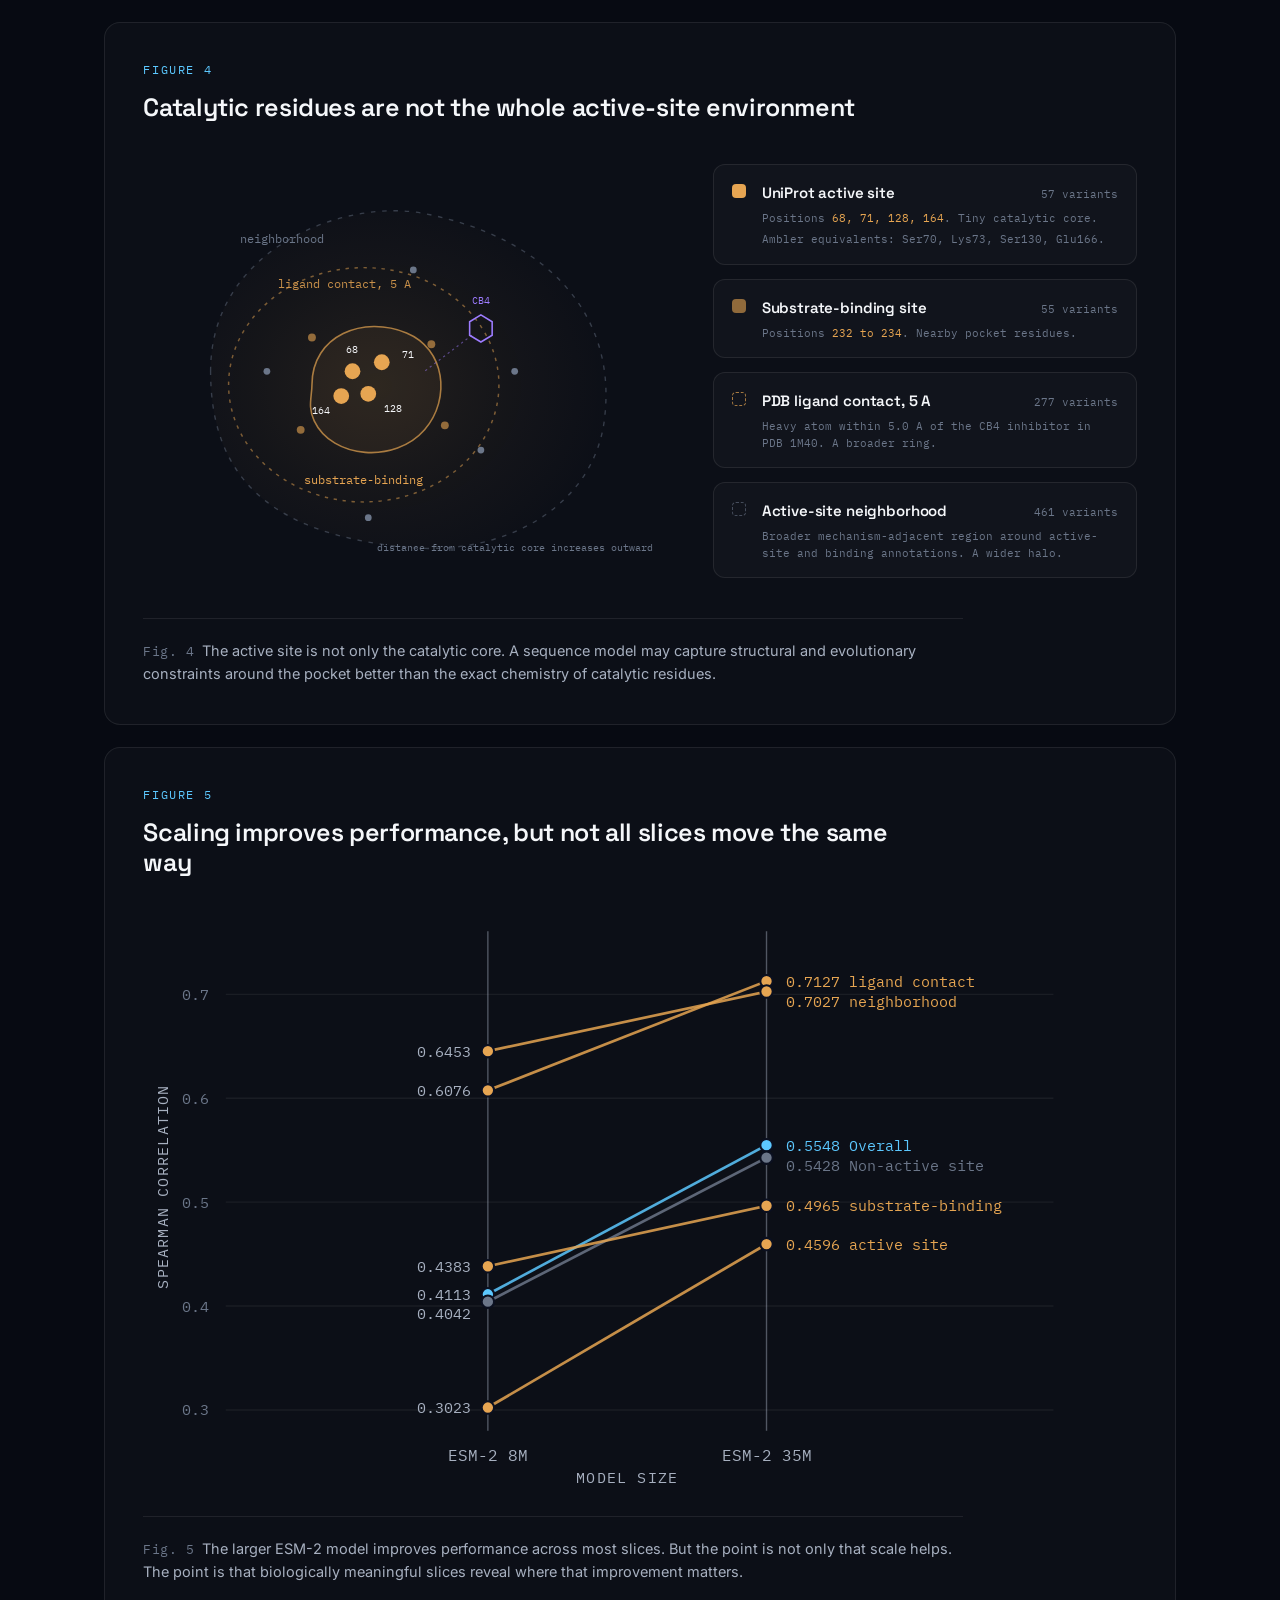
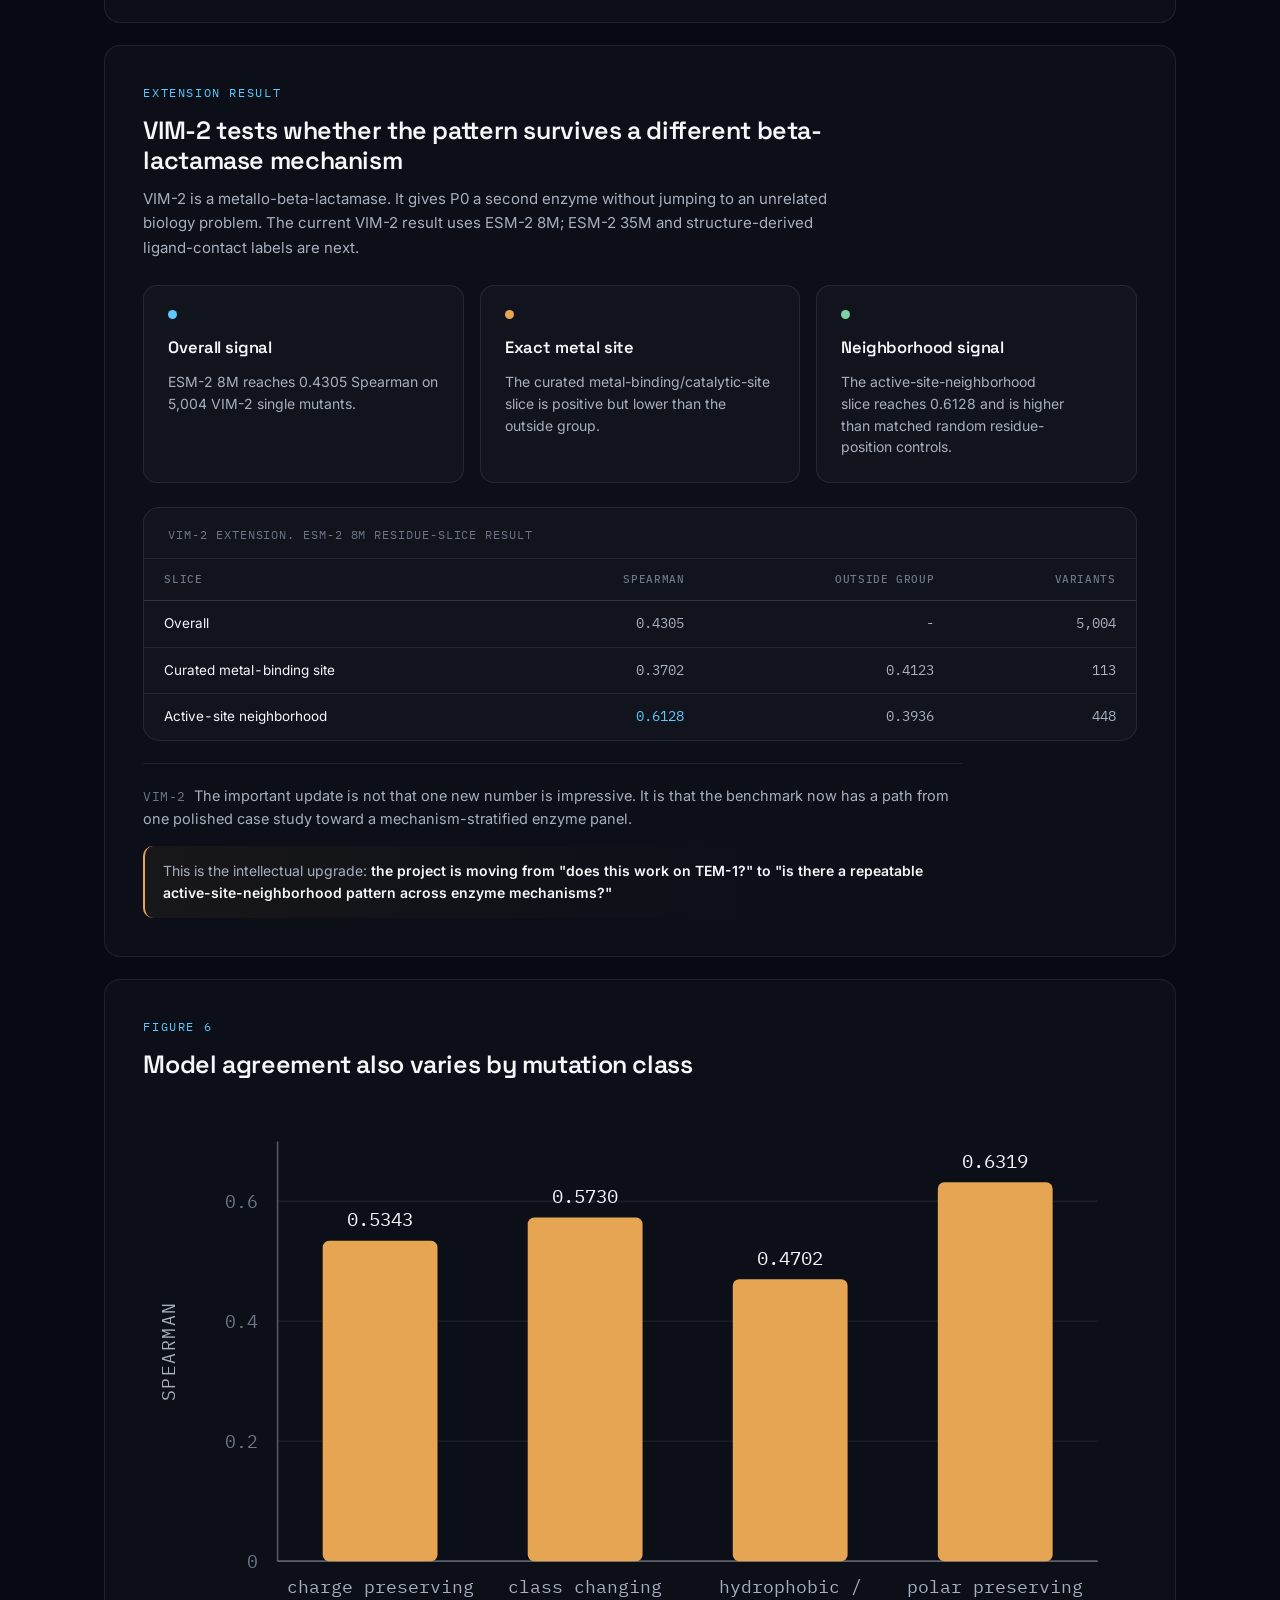
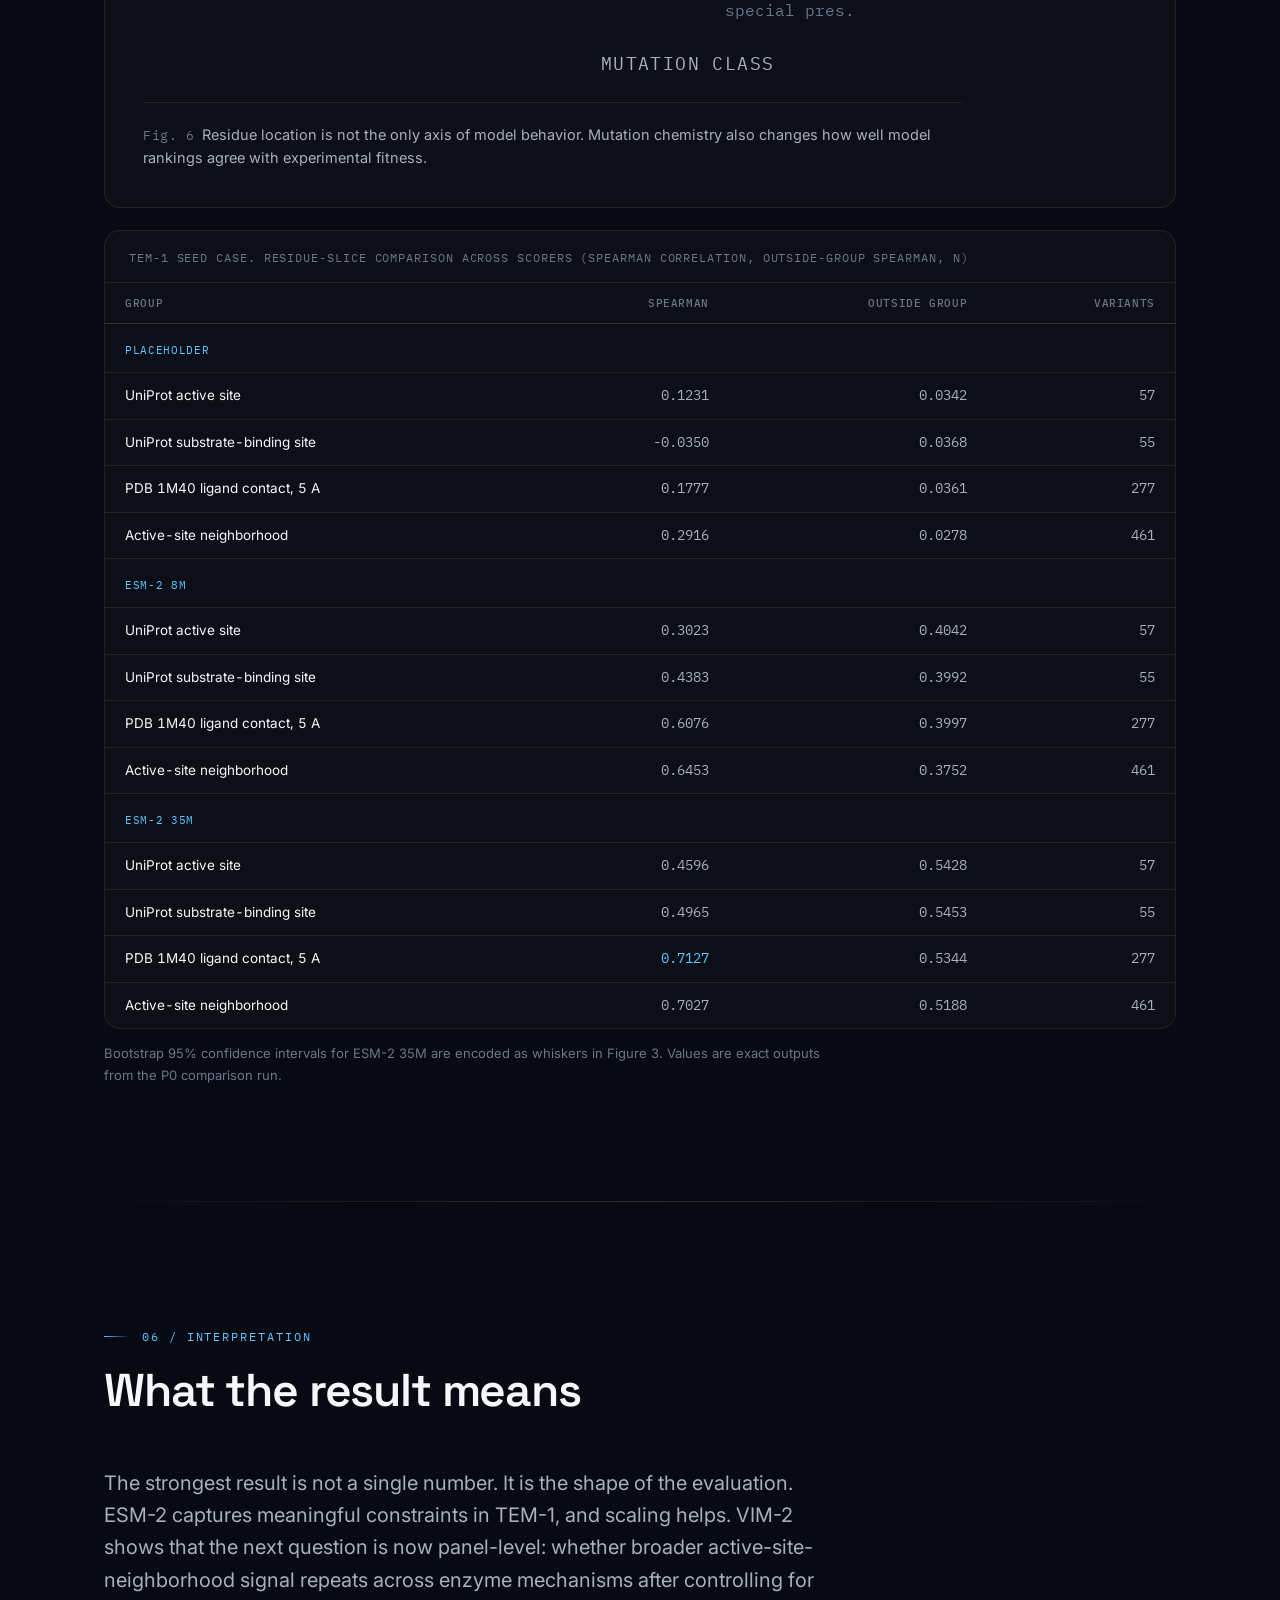
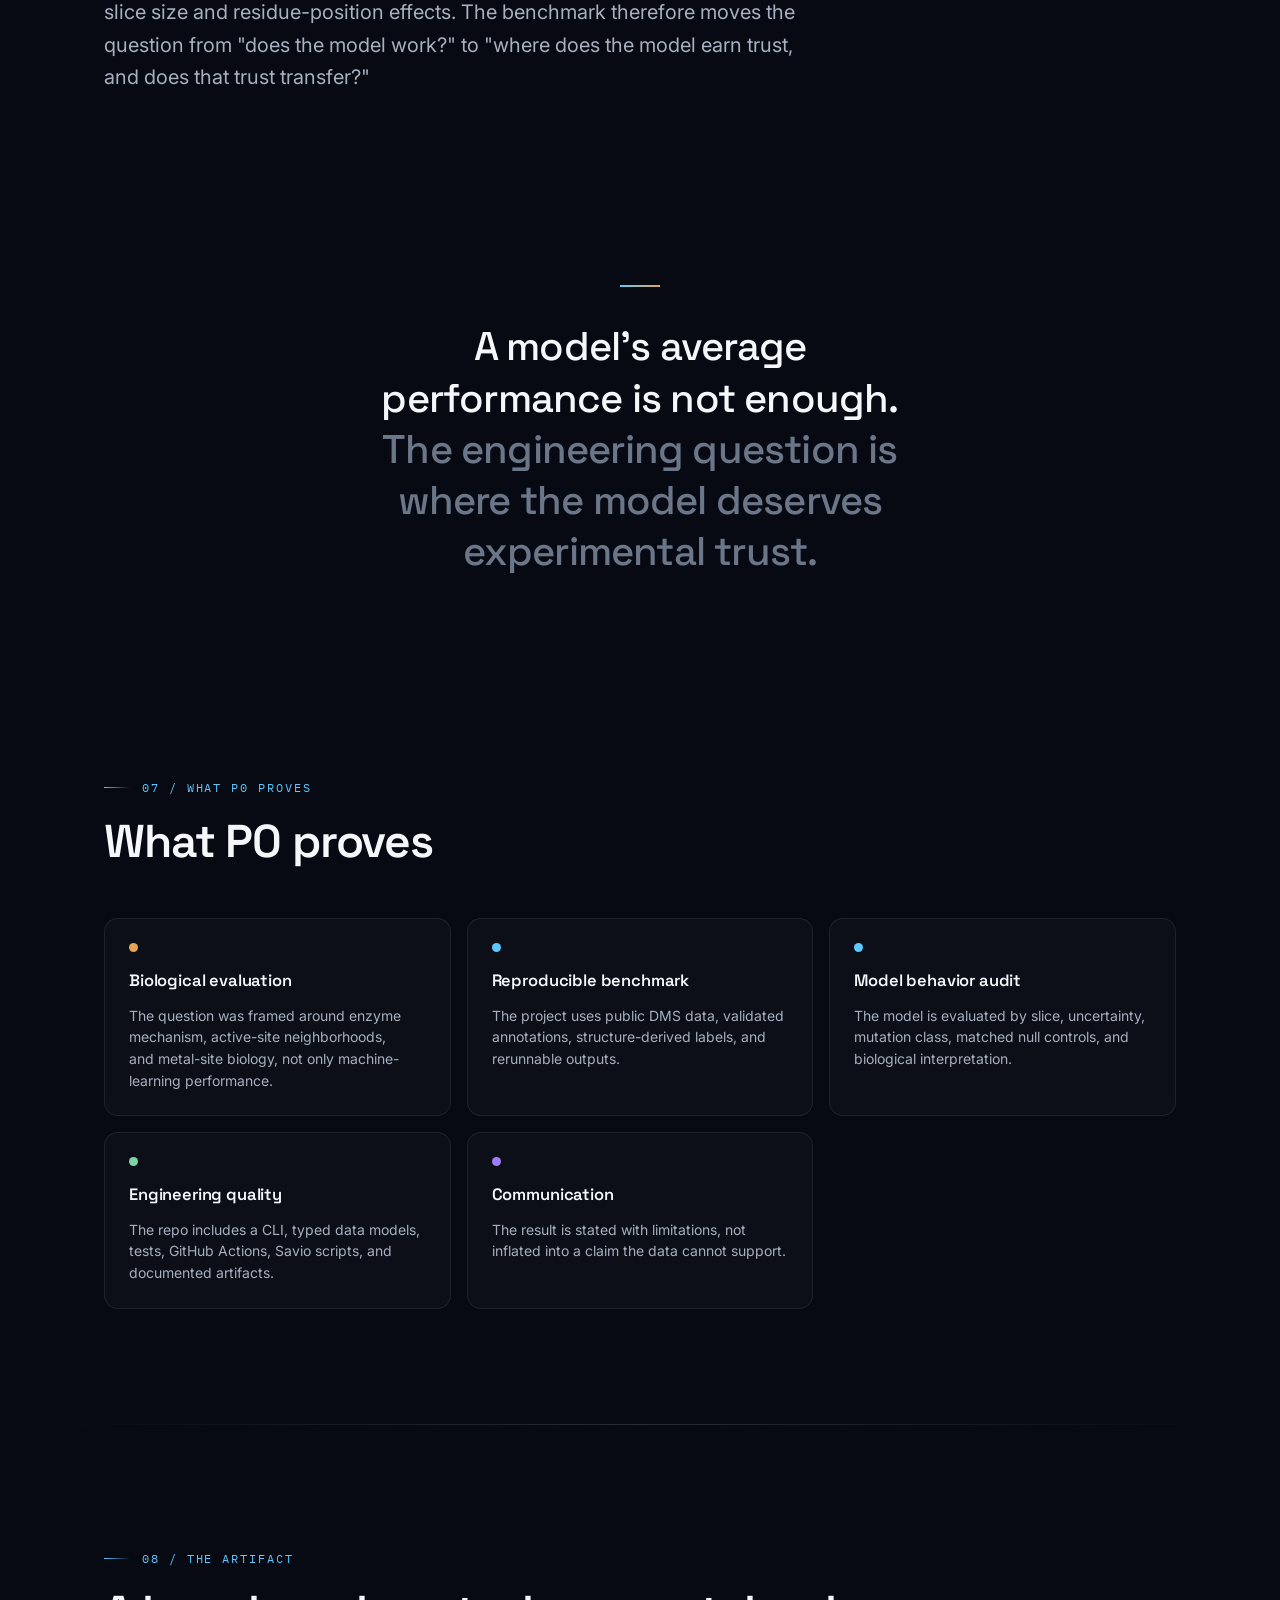
==== commit 019b1439: "Update P0 case study with VIM-2 extension" ====
--- a/projects/p0-zero-shot-fitness.html
+++ b/projects/p0-zero-shot-fitness.html
@@ -3,8 +3,8 @@
 <head>
 <meta charset="UTF-8" />
 <meta name="viewport" content="width=device-width, initial-scale=1.0" />
-<title>P0. Interrogating a Protein Language Model Where Enzyme Chemistry Matters · Eze Ukabiala</title>
-<meta name="description" content="P0, zero-shot fitness, shipped v1. A zero-shot ESM-2 benchmark on TEM-1 beta-lactamase that asks not only whether protein language model scores correlate with experimental fitness, but where that correlation changes across catalytic residues, ligand-contact regions, and the rest of the protein. A biological failure-mode audit for protein language models." />
+<title>P0. Mechanism-Stratified Zero-Shot Protein Fitness · Eze Ukabiala</title>
+<meta name="description" content="P0, zero-shot fitness, shipped v1.1. A zero-shot ESM-2 benchmark on TEM-1 and VIM-2 beta-lactamases that asks not only whether protein language model scores correlate with experimental fitness, but where that correlation changes across catalytic residues, metal-binding residues, active-site neighborhoods, and the rest of the protein. A biological failure-mode audit for protein language models." />
 <link rel="preconnect" href="https://fonts.googleapis.com" />
 <link rel="preconnect" href="https://fonts.gstatic.com" crossorigin />
 <link href="https://fonts.googleapis.com/css2?family=Space+Grotesk:wght@400;500;600;700&family=Inter:wght@400;500;600&family=IBM+Plex+Mono:wght@400;500&display=swap" rel="stylesheet" />
@@ -74,18 +74,18 @@
 <section class="cs-section cs-hero" id="top" data-screen-label="Hero">
   <div class="wrap">
     <div class="hero-eyebrow-row reveal">
-      <span class="k">P0</span><span>·</span><span>zero-shot fitness</span><span>·</span><span class="shipped">shipped v1</span>
+      <span class="k">P0</span><span>·</span><span>zero-shot fitness</span><span>·</span><span class="shipped">shipped v1.1</span>
     </div>
     <h1 class="reveal">Interrogating a Protein Language Model <span class="grad">Where Enzyme Chemistry Matters</span></h1>
     <p class="subhero reveal d1">A protein language model can look good on average while still being least trustworthy at the residues an enzyme engineer cares about most. P0 turns that suspicion into a measurable benchmark.</p>
     <p class="thesis reveal d1">A model score is not biological truth. It is <span class="em">a hypothesis about which measurements are worth buying.</span></p>
 
     <div class="chips reveal d2">
-      <span class="chip"><span class="ck">System</span> TEM-1 beta-lactamase</span>
-      <span class="chip"><span class="ck">Dataset</span> ProteinGym BLAT_ECOLX_Firnberg_2014</span>
-      <span class="chip"><span class="ck">Variants</span> 4,783 single mutants</span>
+      <span class="chip"><span class="ck">Systems</span> TEM-1 and VIM-2 beta-lactamases</span>
+      <span class="chip"><span class="ck">Datasets</span> ProteinGym BLAT_ECOLX + A4GRB6_PSEAI</span>
+      <span class="chip"><span class="ck">Variants</span> 4,783 TEM-1 + 5,004 VIM-2 single mutants</span>
       <span class="chip"><span class="ck">Model</span> ESM-2 masked-marginal scoring</span>
-      <span class="chip"><span class="ck">Status</span> shipped v1</span>
+      <span class="chip"><span class="ck">Status</span> two-enzyme extension</span>
       <span class="chip"><span class="ck">Artifact</span> Python package, CLI, tests, CI, Savio scripts</span>
     </div>
 
@@ -95,7 +95,7 @@
       <div class="hd-flow">
         <div class="hd-stage">
           <div class="st-k">Input</div>
-          <div class="st-t">TEM-1 DMS landscape</div>
+          <div class="st-t">Enzyme DMS landscapes</div>
           <div class="hd-glyph">
             <svg viewBox="0 0 150 68" aria-hidden="true">
               <g>
@@ -118,8 +118,8 @@
                 <rect x="74" y="46" width="16" height="16" rx="2" fill="#5CC8FF" opacity="0.58"/>
                 <rect x="92" y="46" width="16" height="16" rx="2" fill="#5CC8FF" opacity="0.25"/>
                 <text x="118" y="20" fill="#6B7689" font-family="'IBM Plex Mono',monospace" font-size="9">fitness</text>
-                <text x="118" y="38" fill="#6B7689" font-family="'IBM Plex Mono',monospace" font-size="9">4,783</text>
-                <text x="118" y="56" fill="#6B7689" font-family="'IBM Plex Mono',monospace" font-size="9">variants</text>
+                <text x="118" y="38" fill="#6B7689" font-family="'IBM Plex Mono',monospace" font-size="9">TEM-1</text>
+                <text x="118" y="56" fill="#6B7689" font-family="'IBM Plex Mono',monospace" font-size="9">VIM-2</text>
               </g>
             </svg>
           </div>
@@ -199,11 +199,11 @@
 <section class="cs-section tight" data-screen-label="Key results">
   <div class="wrap">
     <div class="cs-head reveal" style="margin-bottom:32px">
-      <div class="cs-eyebrow">Key result</div>
-      <h2>Four numbers, read three ways</h2>
+      <div class="cs-eyebrow">TEM-1 seed result</div>
+      <h2>The completed TEM-1 scale check</h2>
     </div>
     <div class="metric-strip" id="metric-strip" data-screen-label="Metric strip"></div>
-    <p class="body-copy reveal" style="margin-top:22px;max-width:820px;color:var(--text-3);font-size:14px">Top-5 enrichment is a small top-k metric. It is reported for completeness and should not dominate interpretation.</p>
+    <p class="body-copy reveal" style="margin-top:22px;max-width:820px;color:var(--text-3);font-size:14px">This strip shows the completed TEM-1 seed result. VIM-2 appears later as the first extension result. Top-5 enrichment is a small top-k metric and should not dominate interpretation.</p>
   </div>
 </section>
 
@@ -215,8 +215,9 @@
       <h2>The result in one minute</h2>
     </div>
     <div class="reveal">
-      <p class="lead">P0 evaluates whether a protein language model predicts experimental mutation effects equally well across different biological regions of an enzyme. Using public TEM-1 beta-lactamase DMS data, I scored 4,783 single amino-acid substitutions with ESM-2 and compared model scores to experimental fitness.</p>
-      <p class="lead">The result was nuanced. ESM-2 captured meaningful zero-shot signal, and scaling from 8M to 35M parameters improved performance. But the biologically important result was not only the overall score. Exact UniProt active-site residues formed a small, uncertain, lower-performing slice, while broader ligand-contact and active-site-neighborhood regions showed stronger model signal.</p>
+      <p class="lead">P0 evaluates whether a protein language model predicts experimental mutation effects equally well across different biological regions of enzymes. The seed case scored 4,783 TEM-1 beta-lactamase single mutants with ESM-2 and compared model scores to experimental fitness.</p>
+      <p class="lead">I then expanded the benchmark to VIM-2, a metallo-beta-lactamase, to ask whether the same residue-slice pattern survives a different catalytic mechanism. VIM-2 ESM-2 8M reached 0.4305 overall Spearman, 0.3702 on the curated metal-binding/catalytic site, and 0.6128 in the active-site neighborhood.</p>
+      <p class="lead">The result is nuanced. Exact catalytic or metal-site residues are positive but statistically delicate. Broader mechanism-adjacent neighborhoods show stronger model signal, including matched-position null evidence that the neighborhood result is not just a tiny-slice artifact.</p>
       <p class="lead"><strong>The lesson:</strong> model evaluation should not stop at aggregate performance. It should ask where the model works, where it fails, and whether those failure modes line up with the biology that matters.</p>
     </div>
 
@@ -232,6 +233,11 @@
         <p>ESM-2 35M improved over ESM-2 8M across most slices.</p>
       </div>
       <div class="pcard">
+        <div class="pc-dot" style="background:var(--violet)"></div>
+        <h4>Second enzyme added</h4>
+        <p>VIM-2 tests whether the TEM-1 pattern begins to transfer from serine beta-lactamase chemistry to metal-dependent beta-lactamase chemistry.</p>
+      </div>
+      <div class="pcard">
         <div class="pc-dot" style="background:var(--amber)"></div>
         <h4>Average hid structure</h4>
         <p>Residue-slice analysis revealed different behavior across catalytic, ligand-contact, neighborhood, and background regions.</p>
@@ -263,10 +269,10 @@
         <h3 class="fig-title">From DMS data to biological failure-mode audit</h3>
       </div>
       <div class="pipe" data-screen-label="Pipeline">
-        <div class="pipe-node" data-reveal="The public deep-mutational-scanning dataset that grounds the benchmark in measured biology.">
+        <div class="pipe-node" data-reveal="The public deep-mutational-scanning datasets that ground the benchmark in measured biology.">
           <div class="pipe-step">01</div>
-          <h4>ProteinGym TEM-1 DMS</h4>
-          <div class="pipe-sub">4,783 single amino-acid substitutions</div>
+          <h4>ProteinGym enzyme DMS</h4>
+          <div class="pipe-sub">TEM-1 seed case plus VIM-2 extension</div>
         </div>
         <div class="pipe-node" data-reveal="Every substitution is checked against the wild-type residue before it is scored.">
           <div class="pipe-step">02</div>
@@ -294,7 +300,7 @@
           <div class="pipe-sub">where the model earns experimental trust</div>
         </div>
       </div>
-      <figcaption class="fig-caption"><span class="fnum">Fig. 1</span>The benchmark asks a biological question, not only a modeling question: does zero-shot fitness prediction behave differently across regions of an enzyme with different mechanistic roles?</figcaption>
+      <figcaption class="fig-caption"><span class="fnum">Fig. 1</span>The benchmark asks a biological question, not only a modeling question: does zero-shot fitness prediction behave differently across regions of enzymes with different mechanistic roles?</figcaption>
     </figure>
   </div>
 </section>
@@ -309,13 +315,13 @@
       <h2>The system</h2>
     </div>
     <div class="datacard reveal d1" style="margin-bottom:26px">
-      <div class="dc-row"><div class="dc-k">Protein</div><div class="dc-v">TEM-1 beta-lactamase</div></div>
-      <div class="dc-row"><div class="dc-k">Dataset</div><div class="dc-v"><span class="mono">ProteinGym BLAT_ECOLX_Firnberg_2014</span></div></div>
-      <div class="dc-row"><div class="dc-k">Assay context</div><div class="dc-v">growth under ampicillin selection</div></div>
+      <div class="dc-row"><div class="dc-k">Seed protein</div><div class="dc-v">TEM-1 beta-lactamase</div></div>
+      <div class="dc-row"><div class="dc-k">Seed dataset</div><div class="dc-v"><span class="mono">ProteinGym BLAT_ECOLX_Firnberg_2014</span>, 4,783 single mutants</div></div>
+      <div class="dc-row"><div class="dc-k">Extension protein</div><div class="dc-v">VIM-2 metallo-beta-lactamase</div></div>
+      <div class="dc-row"><div class="dc-k">Extension dataset</div><div class="dc-v"><span class="mono">ProteinGym A4GRB6_PSEAI_Chen_2020</span>, 5,004 single mutants</div></div>
       <div class="dc-row"><div class="dc-k">Fitness target</div><div class="dc-v">ProteinGym <span class="mono">DMS_score</span></div></div>
-      <div class="dc-row"><div class="dc-k">Variants analyzed</div><div class="dc-v">4,783 single amino-acid substitutions</div></div>
-    </div>
-    <p class="body-copy reveal d1">TEM-1 beta-lactamase is a useful first benchmark because it has public DMS data and known active-site biology. That allows the evaluation to compare model scores against measured fitness while asking whether model behavior changes across mechanistic regions.</p>
+    </div>
+    <p class="body-copy reveal d1">TEM-1 beta-lactamase is a useful first benchmark because it has public DMS data and known active-site biology. VIM-2 is the next useful stress test because it keeps the beta-lactamase problem family while changing the catalytic mechanism from serine-based chemistry to metal-dependent chemistry.</p>
   </div>
 </section>
 
@@ -344,6 +350,7 @@
       </div>
     </div>
     <p class="limit-note reveal d1" style="margin-top:24px">The exact active-site group is intentionally narrow and biologically meaningful, but statistically small. The broader groups test whether the model captures constraints around the functional environment, not only the catalytic core.</p>
+    <p class="limit-note reveal d1" style="margin-top:14px">For VIM-2, I added curated metal-binding/catalytic-site labels and an active-site-neighborhood slice. The structure-derived ligand-contact labels are the next annotation upgrade, not yet claimed as finished.</p>
   </div>
 </section>
 
@@ -374,7 +381,8 @@
     <div class="cs-head reveal">
       <div class="cs-eyebrow">05 / The results</div>
       <h2>The results</h2>
-      <p class="lead" style="margin-top:6px">Overall Spearman improved from 0.4113 with ESM-2 8M to 0.5548 with ESM-2 35M. Exact UniProt active-site performance also improved, from 0.3023 to 0.4596, but remained below the non-active-site background. Broader ligand-contact and active-site-neighborhood slices showed stronger signal, reaching 0.7127 and 0.7027 with ESM-2 35M.</p>
+      <p class="lead" style="margin-top:6px">In the TEM-1 seed case, overall Spearman improved from 0.4113 with ESM-2 8M to 0.5548 with ESM-2 35M. Exact UniProt active-site performance improved from 0.3023 to 0.4596, but remained below the non-active-site background. Broader ligand-contact and active-site-neighborhood slices reached 0.7127 and 0.7027 with ESM-2 35M.</p>
+      <p class="lead" style="margin-top:18px">The VIM-2 extension now gives the project its first generalization test: ESM-2 8M reaches 0.4305 overall, 0.3702 on curated metal-binding/catalytic residues, and 0.6128 in the active-site neighborhood. That neighborhood result is higher than matched random residue-position controls.</p>
     </div>
 
     <!-- FIGURE 2 -->
@@ -510,6 +518,46 @@
       <figcaption class="fig-caption"><span class="fnum">Fig. 5</span>The larger ESM-2 model improves performance across most slices. But the point is not only that scale helps. The point is that biologically meaningful slices reveal where that improvement matters.</figcaption>
     </figure>
 
+    <figure class="figure reveal">
+      <div class="fig-head">
+        <span class="fig-num">Extension result</span>
+        <h3 class="fig-title">VIM-2 tests whether the pattern survives a different beta-lactamase mechanism</h3>
+        <p class="body-copy" style="margin-top:12px;font-size:15px">VIM-2 is a metallo-beta-lactamase. It gives P0 a second enzyme without jumping to an unrelated biology problem. The current VIM-2 result uses ESM-2 8M; ESM-2 35M and structure-derived ligand-contact labels are next.</p>
+      </div>
+      <div class="proof-cards" style="margin-bottom:24px">
+        <div class="pcard">
+          <div class="pc-dot" style="background:var(--cyan)"></div>
+          <h4>Overall signal</h4>
+          <p>ESM-2 8M reaches 0.4305 Spearman on 5,004 VIM-2 single mutants.</p>
+        </div>
+        <div class="pcard">
+          <div class="pc-dot" style="background:var(--amber)"></div>
+          <h4>Exact metal site</h4>
+          <p>The curated metal-binding/catalytic-site slice is positive but lower than the outside group.</p>
+        </div>
+        <div class="pcard">
+          <div class="pc-dot" style="background:var(--green)"></div>
+          <h4>Neighborhood signal</h4>
+          <p>The active-site-neighborhood slice reaches 0.6128 and is higher than matched random residue-position controls.</p>
+        </div>
+      </div>
+      <div class="table-wrap" data-screen-label="VIM-2 result table">
+        <table class="sci">
+          <caption>VIM-2 extension. ESM-2 8M residue-slice result</caption>
+          <thead>
+            <tr><th>Slice</th><th>Spearman</th><th>Outside group</th><th>Variants</th></tr>
+          </thead>
+          <tbody>
+            <tr><td class="grp">Overall</td><td>0.4305</td><td>-</td><td>5,004</td></tr>
+            <tr><td class="grp">Curated metal-binding site</td><td>0.3702</td><td>0.4123</td><td>113</td></tr>
+            <tr><td class="grp">Active-site neighborhood</td><td><span class="best">0.6128</span></td><td>0.3936</td><td>448</td></tr>
+          </tbody>
+        </table>
+      </div>
+      <figcaption class="fig-caption"><span class="fnum">VIM-2</span>The important update is not that one new number is impressive. It is that the benchmark now has a path from one polished case study toward a mechanism-stratified enzyme panel.</figcaption>
+      <div class="fig-teach amber"><span>This is the intellectual upgrade: <b>the project is moving from "does this work on TEM-1?" to "is there a repeatable active-site-neighborhood pattern across enzyme mechanisms?"</b></span></div>
+    </figure>
+
     <!-- FIGURE 6 - MUTATION CLASS -->
     <figure class="figure reveal">
       <div class="fig-head">
@@ -524,7 +572,7 @@
     <div class="reveal" style="margin-top:22px">
       <div class="table-wrap" data-screen-label="Supplementary table">
         <table class="sci">
-          <caption>Table 1. Residue-slice comparison across scorers (Spearman correlation, outside-group Spearman, n)</caption>
+          <caption>TEM-1 seed case. Residue-slice comparison across scorers (Spearman correlation, outside-group Spearman, n)</caption>
           <thead>
             <tr><th>Group</th><th>Spearman</th><th>Outside group</th><th>Variants</th></tr>
           </thead>
@@ -545,7 +593,7 @@
       <div class="cs-eyebrow">06 / Interpretation</div>
       <h2>What the result means</h2>
     </div>
-    <p class="lead reveal">The strongest result is not a single number. It is the shape of the evaluation. ESM-2 captures meaningful constraints in TEM-1, and scaling helps. But aggregate performance hides the biological structure of the model's behavior. Exact catalytic residues are a small and uncertain slice. Broader active-site environments show strong signal. Mutation classes behave differently. The benchmark therefore moves the question from "does the model work?" to "where does the model earn trust?"</p>
+    <p class="lead reveal">The strongest result is not a single number. It is the shape of the evaluation. ESM-2 captures meaningful constraints in TEM-1, and scaling helps. VIM-2 shows that the next question is now panel-level: whether broader active-site-neighborhood signal repeats across enzyme mechanisms after controlling for slice size and residue-position effects. The benchmark therefore moves the question from "does the model work?" to "where does the model earn trust, and does that trust transfer?"</p>
   </div>
 </section>
 
@@ -566,7 +614,7 @@
       <div class="pcard">
         <div class="pc-dot" style="background:var(--amber)"></div>
         <h4>Biological evaluation</h4>
-        <p>The question was framed around enzyme mechanism, not only machine-learning performance.</p>
+        <p>The question was framed around enzyme mechanism, active-site neighborhoods, and metal-site biology, not only machine-learning performance.</p>
       </div>
       <div class="pcard">
         <div class="pc-dot" style="background:var(--cyan)"></div>
@@ -576,7 +624,7 @@
       <div class="pcard">
         <div class="pc-dot" style="background:var(--cyan)"></div>
         <h4>Model behavior audit</h4>
-        <p>The model is evaluated by slice, uncertainty, mutation class, and biological interpretation.</p>
+        <p>The model is evaluated by slice, uncertainty, mutation class, matched null controls, and biological interpretation.</p>
       </div>
       <div class="pcard">
         <div class="pc-dot" style="background:var(--green)"></div>
@@ -626,11 +674,11 @@
           <div class="ap-title g">supporting folders</div>
           <div class="tree">
             <div class="row"><span class="dir">data/proteingym/</span></div>
-            <div class="row indent"><span class="desc">TEM-1 data, FASTA, annotations, structure labels</span></div>
+            <div class="row indent"><span class="desc">TEM-1 and VIM-2 data, FASTA files, annotations, structure labels</span></div>
             <div class="row"><span class="dir">results/</span></div>
             <div class="row indent"><span class="desc">metrics, scored variants, plots, comparison JSON</span></div>
             <div class="row"><span class="dir">scripts/</span></div>
-            <div class="row indent"><span class="desc">structure contacts and metric comparison</span></div>
+            <div class="row indent"><span class="desc">structure contacts, panel registry, and metric comparison</span></div>
             <div class="row"><span class="dir">hpc/</span></div>
             <div class="row indent"><span class="desc">Savio runbook and SLURM scripts</span></div>
             <div class="row"><span class="dir">tests/</span></div>
@@ -651,9 +699,10 @@
           p0-zero-shot-fitness
         </div>
         <div class="repo-badges">
-          <span class="rbadge green">shipped v1</span>
-          <span class="rbadge green">tests: 10 passed</span>
-          <span class="rbadge cyan">Savio ESM-2 35M run completed</span>
+          <span class="rbadge green">shipped v1.1</span>
+          <span class="rbadge green">tests: 18 passed</span>
+          <span class="rbadge cyan">TEM-1 ESM-2 35M completed</span>
+          <span class="rbadge cyan">VIM-2 ESM-2 8M completed</span>
           <span class="rbadge">outputs: JSON, CSV, SVG, writeup</span>
         </div>
       </div>
@@ -662,8 +711,10 @@
         <div class="acell"><span class="adot"></span>CLI</div>
         <div class="acell"><span class="adot"></span>ESM-2 scorer</div>
         <div class="acell"><span class="adot"></span>residue annotations</div>
+        <div class="acell"><span class="adot"></span>matched null controls</div>
         <div class="acell"><span class="adot"></span>metrics</div>
         <div class="acell"><span class="adot"></span>plots</div>
+        <div class="acell"><span class="adot"></span>enzyme panel registry</div>
         <div class="acell"><span class="adot"></span>tests</div>
         <div class="acell"><span class="adot"></span>GitHub Actions</div>
         <div class="acell"><span class="adot"></span>Savio run scripts</div>
@@ -696,9 +747,11 @@
             <li>biologically framed model evaluation</li>
             <li>public DMS benchmark use</li>
             <li>validated residue annotation</li>
-            <li>structure-derived ligand-contact labels</li>
+            <li>TEM-1 structure-derived ligand-contact labels</li>
+            <li>VIM-2 second-enzyme baseline</li>
             <li>zero-shot ESM-2 scoring</li>
             <li>subgroup metrics and confidence intervals</li>
+            <li>matched residue-position null controls</li>
             <li>mutation-class analysis</li>
             <li>production-style Python</li>
             <li>CLI and tests</li>
@@ -711,7 +764,7 @@
           <h4><span style="width:9px;height:9px;border-radius:50%;background:var(--text-3);display:inline-block"></span>P0 does not prove</h4>
           <ul>
             <li>ESM-2 generally fails at all catalytic residues</li>
-            <li>TEM-1 represents all enzymes</li>
+            <li>two beta-lactamases represent all enzymes</li>
             <li>ligand-contact performance generalizes across all structures</li>
             <li>zero-shot scoring replaces experimental validation</li>
             <li>this is a finished enzyme-design platform</li>
@@ -728,11 +781,13 @@
         <h2 style="font-size:clamp(22px,2.6vw,32px)">What this does not claim</h2>
       </div>
       <ul class="limit-list">
-        <li>one enzyme</li>
-        <li>one assay context</li>
+        <li>two beta-lactamases, not a broad enzyme panel</li>
+        <li>two assay contexts, not every functional readout</li>
         <li>one sequence-only model family</li>
         <li>active-site-only group is small</li>
         <li>ligand-contact group comes from one inhibitor-bound structure</li>
+        <li>VIM-2 ESM-2 35M has not been run yet</li>
+        <li>VIM-2 structure-derived ligand-contact labels are still next</li>
         <li>DMS fitness is not pure catalytic chemistry</li>
         <li>no structure-aware baseline yet</li>
         <li>no prospective design campaign yet</li>
@@ -752,13 +807,12 @@
       <h2>Next scientific steps</h2>
     </div>
     <div class="steps reveal d1">
-      <div class="step"><span class="sn">1</span><p>Run ESM-2 150M.</p></div>
-      <div class="step"><span class="sn">2</span><p>Add ESM-1v.</p></div>
-      <div class="step"><span class="sn">3</span><p>Add MSA-based baseline if setup allows.</p></div>
-      <div class="step"><span class="sn">4</span><p>Expand to a small enzyme panel.</p></div>
-      <div class="step"><span class="sn">5</span><p>Test contact-label robustness across multiple ligand-bound structures.</p></div>
-      <div class="step"><span class="sn">6</span><p>Compare residue-slice behavior across enzyme classes.</p></div>
-      <div class="step"><span class="sn">7</span><p>Turn P0 into a polished article and carousel.</p></div>
+      <div class="step"><span class="sn">1</span><p>Add structure-derived VIM-2 ligand/contact labels.</p></div>
+      <div class="step"><span class="sn">2</span><p>Run ESM-2 35M on VIM-2.</p></div>
+      <div class="step"><span class="sn">3</span><p>Add SARS-CoV-2 Mpro as the first non-beta-lactamase enzyme.</p></div>
+      <div class="step"><span class="sn">4</span><p>Add conservation-, solvent-accessibility-, and mutation-class-matched controls.</p></div>
+      <div class="step"><span class="sn">5</span><p>Compare residue-slice behavior across enzyme classes.</p></div>
+      <div class="step"><span class="sn">6</span><p>Turn P0 into a polished article and carousel.</p></div>
     </div>
   </div>
 </section>
@@ -770,8 +824,8 @@
       <div class="cs-eyebrow">11 / The takeaway</div>
       <h2>The takeaway</h2>
     </div>
-    <p class="lead reveal">P0 is a benchmark for asking whether protein language model performance changes near catalytic and mechanism-relevant regions of an enzyme.</p>
-    <p class="lead reveal d1">The main lesson is simple: overall model performance is not enough. In AI biology, the interesting question is where the model works, where it fails, and whether those failure modes line up with the biology a scientist actually cares about.</p>
+    <p class="lead reveal">P0 is a benchmark for asking whether protein language model performance changes near catalytic, metal-binding, and mechanism-relevant regions of enzymes.</p>
+    <p class="lead reveal d1">The main lesson is simple: overall model performance is not enough. In AI biology, the interesting question is where the model works, where it fails, whether those failure modes line up with the biology a scientist actually cares about, and whether that pattern transfers beyond one enzyme.</p>
   </div>
 </section>
 
@@ -779,7 +833,7 @@
 <section class="cs-section cs-cta" data-screen-label="Call to action">
   <div class="wrap-narrow">
     <h2 class="reveal">The model score is the beginning of the question, not the end of the experiment.</h2>
-    <p class="final-line reveal d1">P0 is one enzyme, one assay context, and one sequence-only model family. It is an evaluation layer, built with biological judgment, not a finished design platform.</p>
+    <p class="final-line reveal d1">P0 is now two beta-lactamases, two assay contexts, and one sequence-only model family. It is an evaluation layer, built with biological judgment, not a finished design platform.</p>
     <div class="cta-actions reveal d1">
       <a href="https://github.com/Bababongo/p0-zero-shot-fitness" data-repo-href class="btn btn-primary">View repository
         <svg width="16" height="16" viewBox="0 0 16 16" fill="none"><path d="M3 8h9M8 4l4 4-4 4" stroke="currentColor" stroke-width="1.6" stroke-linecap="round" stroke-linejoin="round"/></svg>
@@ -799,7 +853,7 @@
     <div>
       <div class="footer-name">Ezechinyere "Eze" Ukabiala</div>
       <div class="footer-role">AI protein-engineering campaign scientist · AI systems for experimental biology</div>
-      <div class="footer-brand">P0. Interrogate the model · zero-shot fitness · shipped v1</div>
+      <div class="footer-brand">P0. Interrogate the model · zero-shot fitness · shipped v1.1</div>
       <div class="footer-note">This case study reports a model-evaluation artifact built on public data. Unpublished thesis details, exact designs, and active project results are intentionally withheld while the work is active.</div>
     </div>
     <div class="footer-meta">
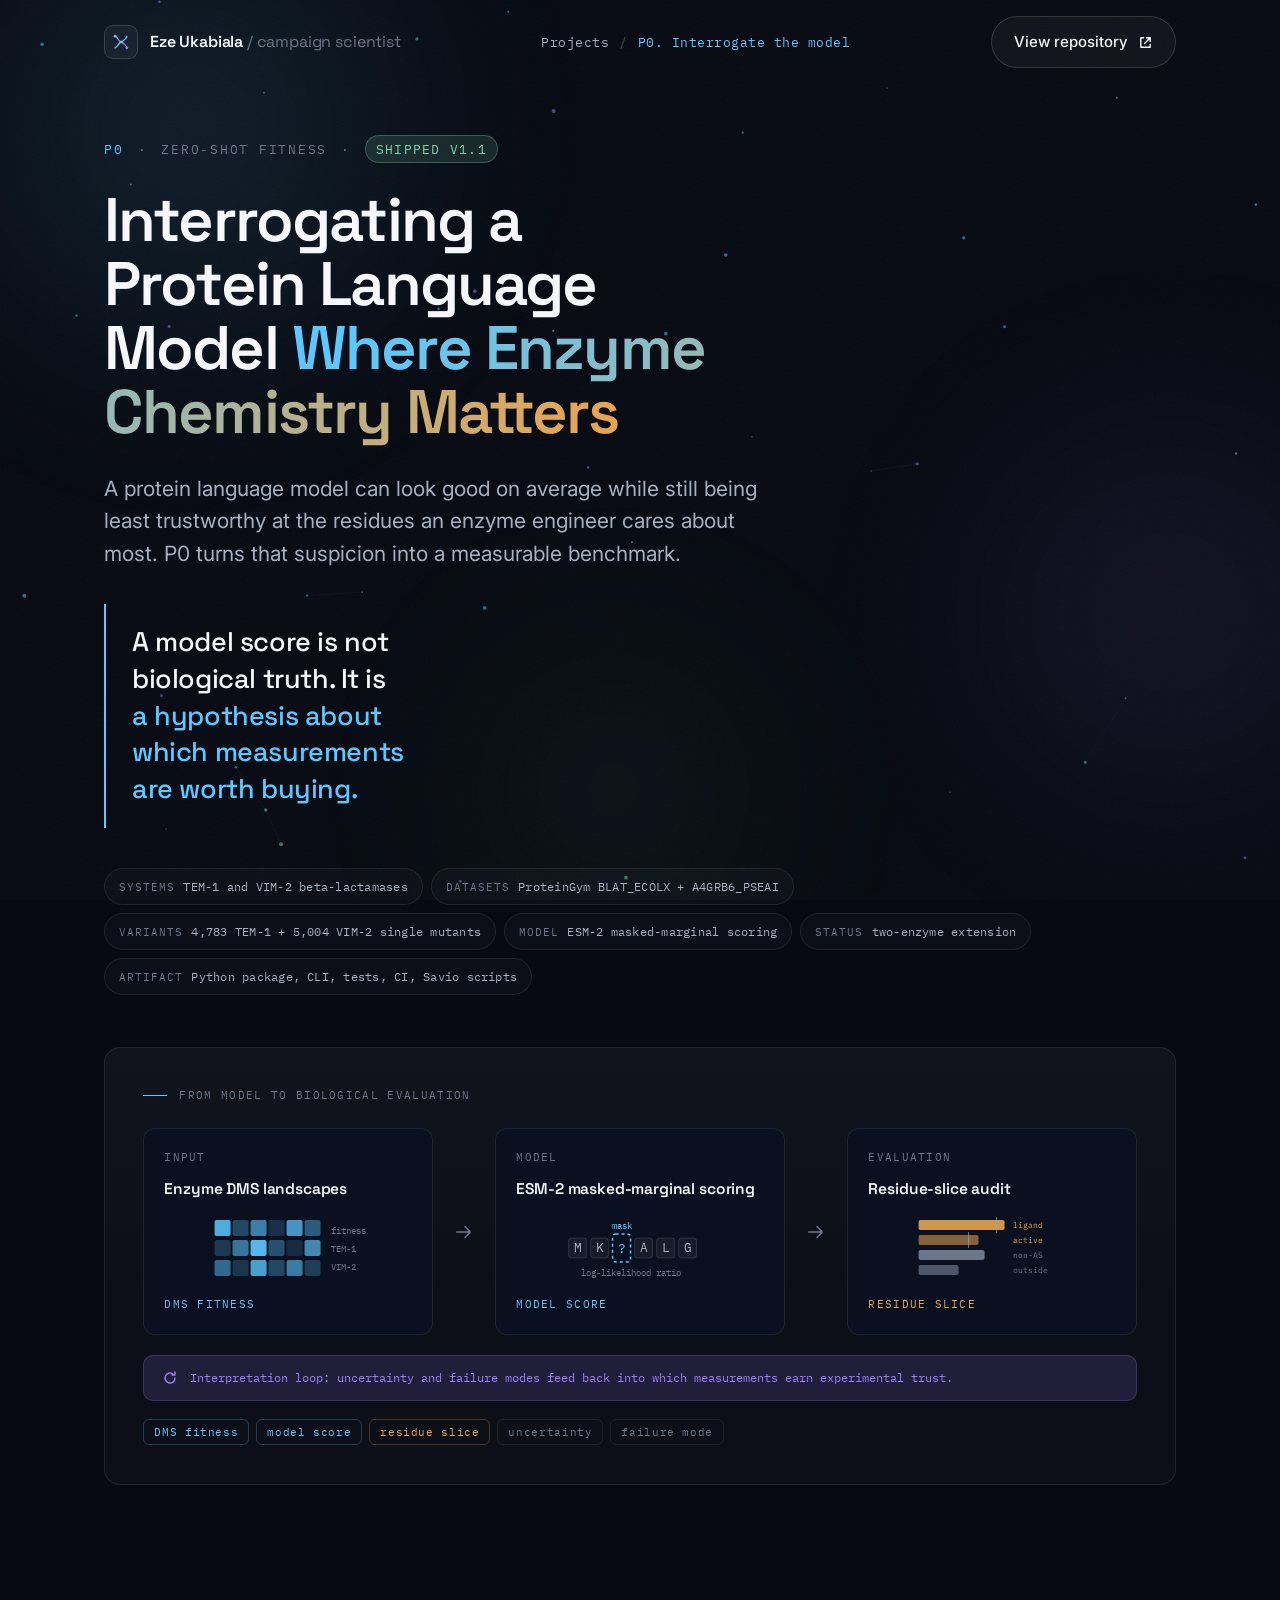
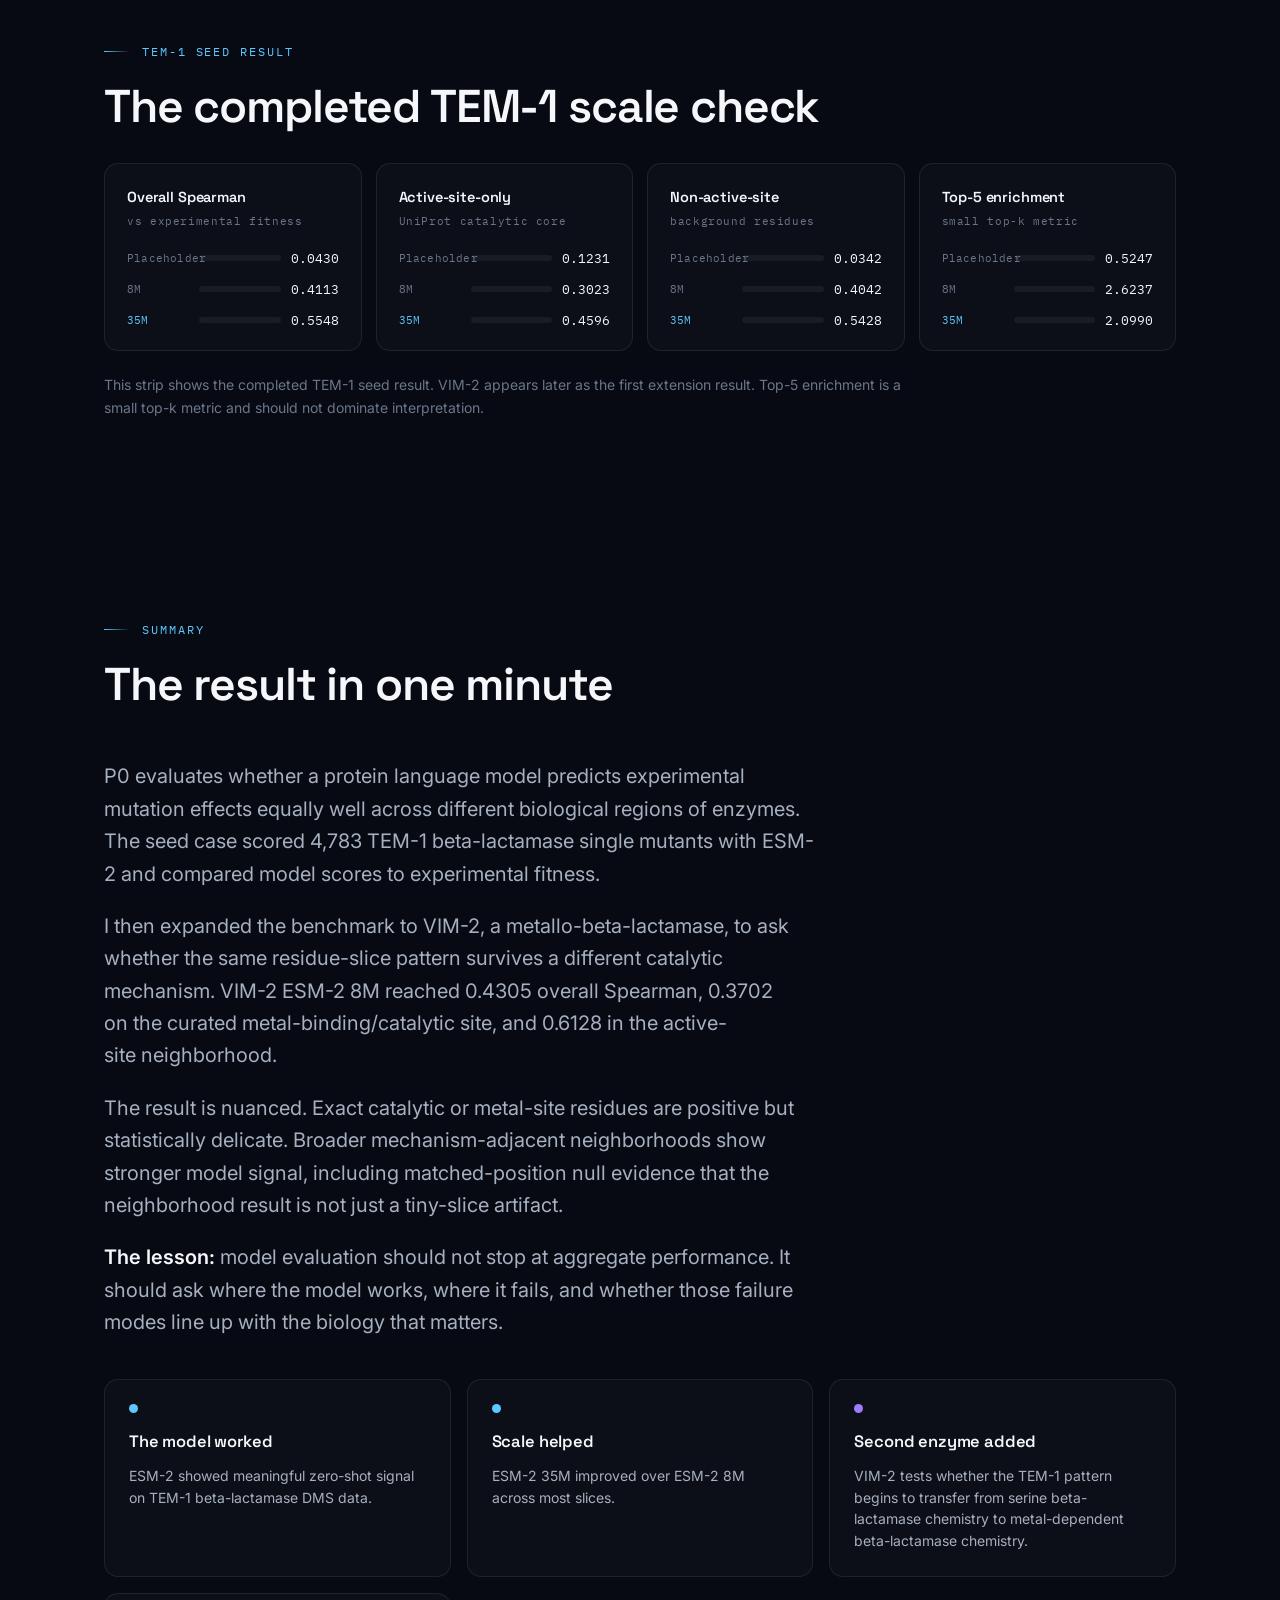
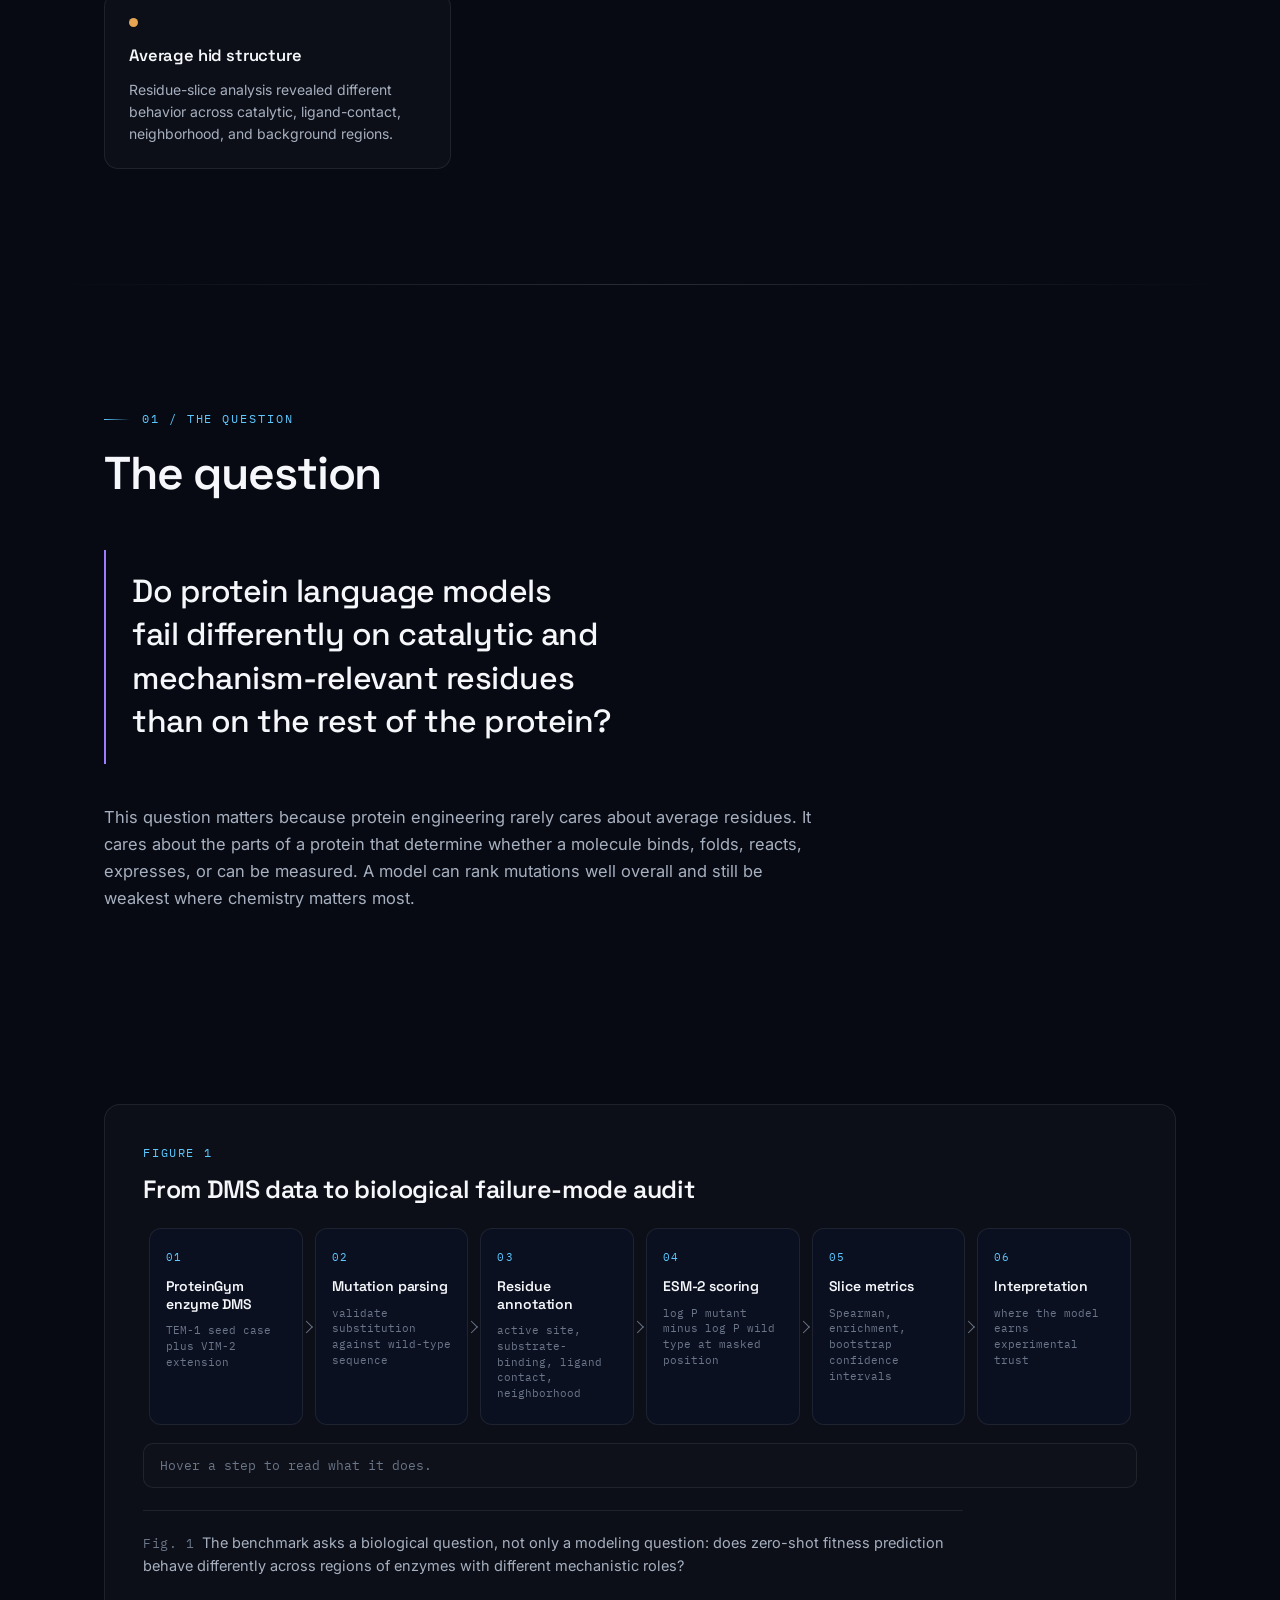
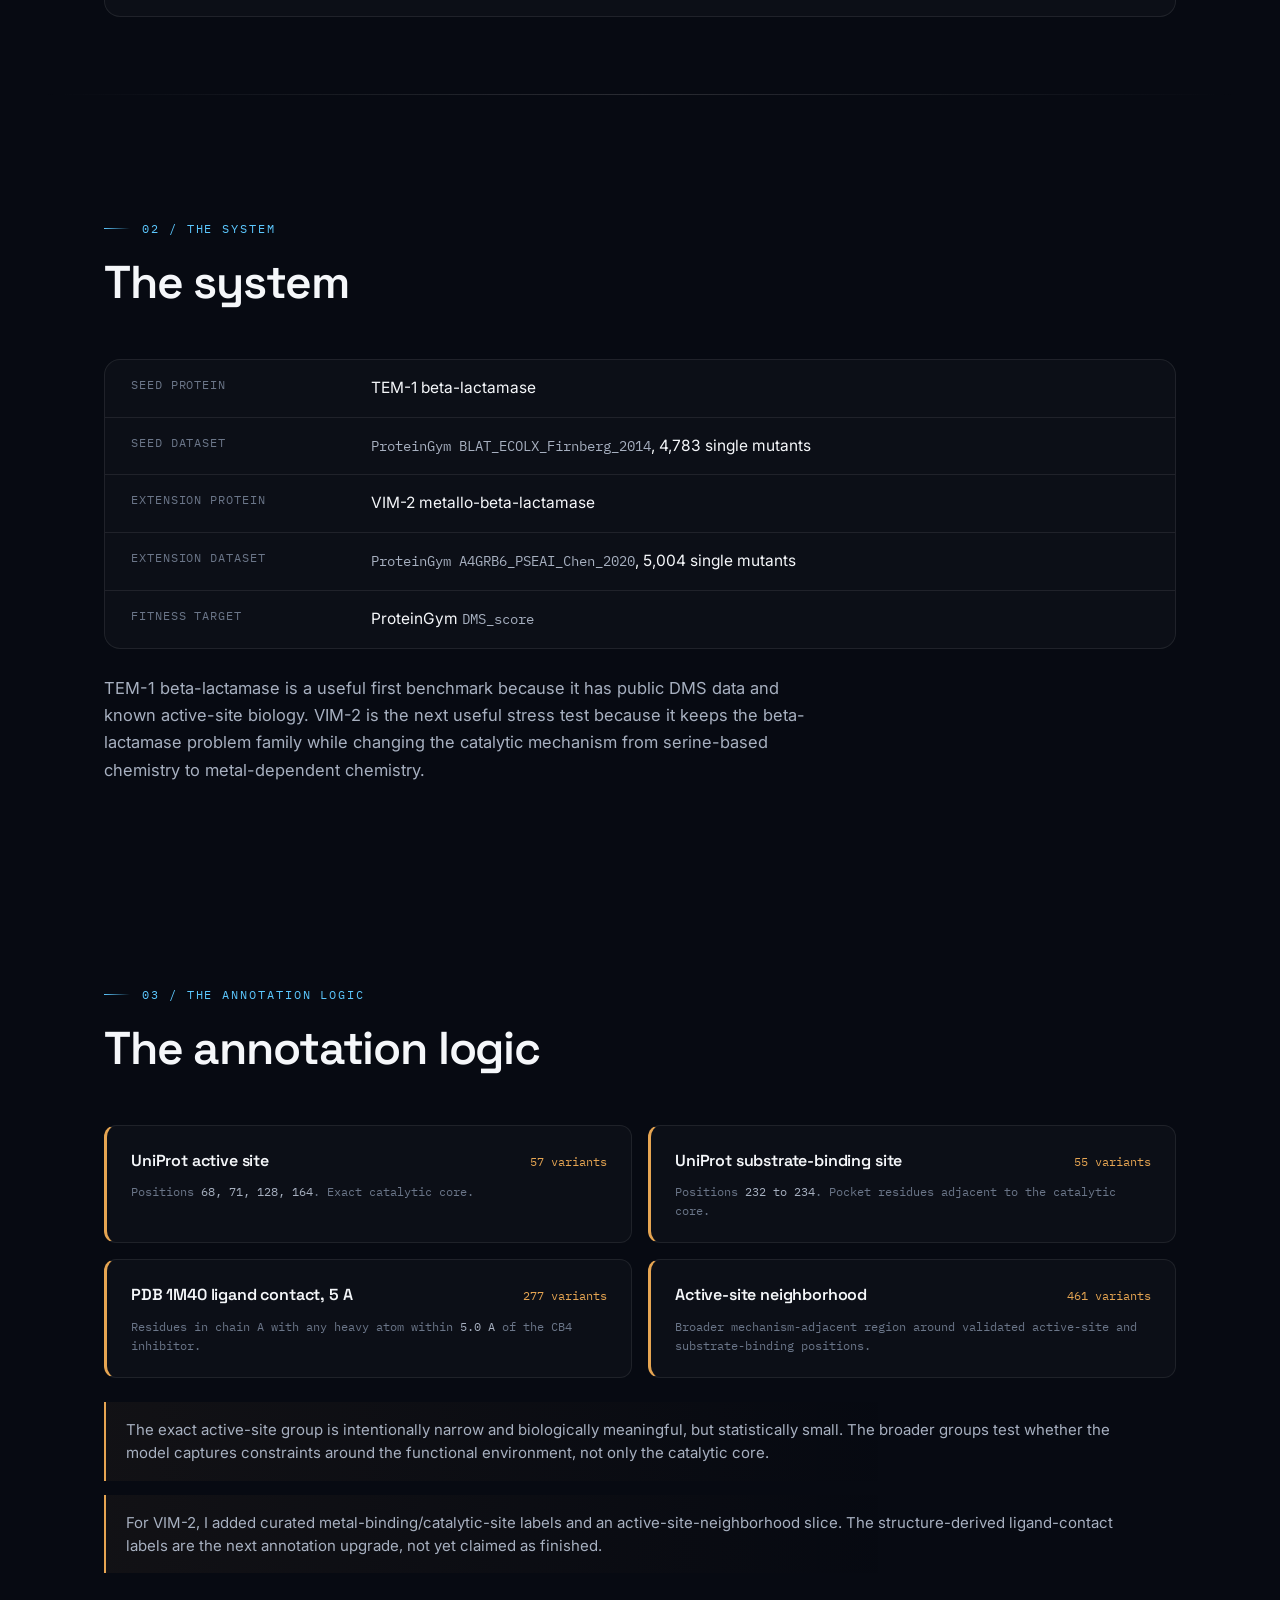
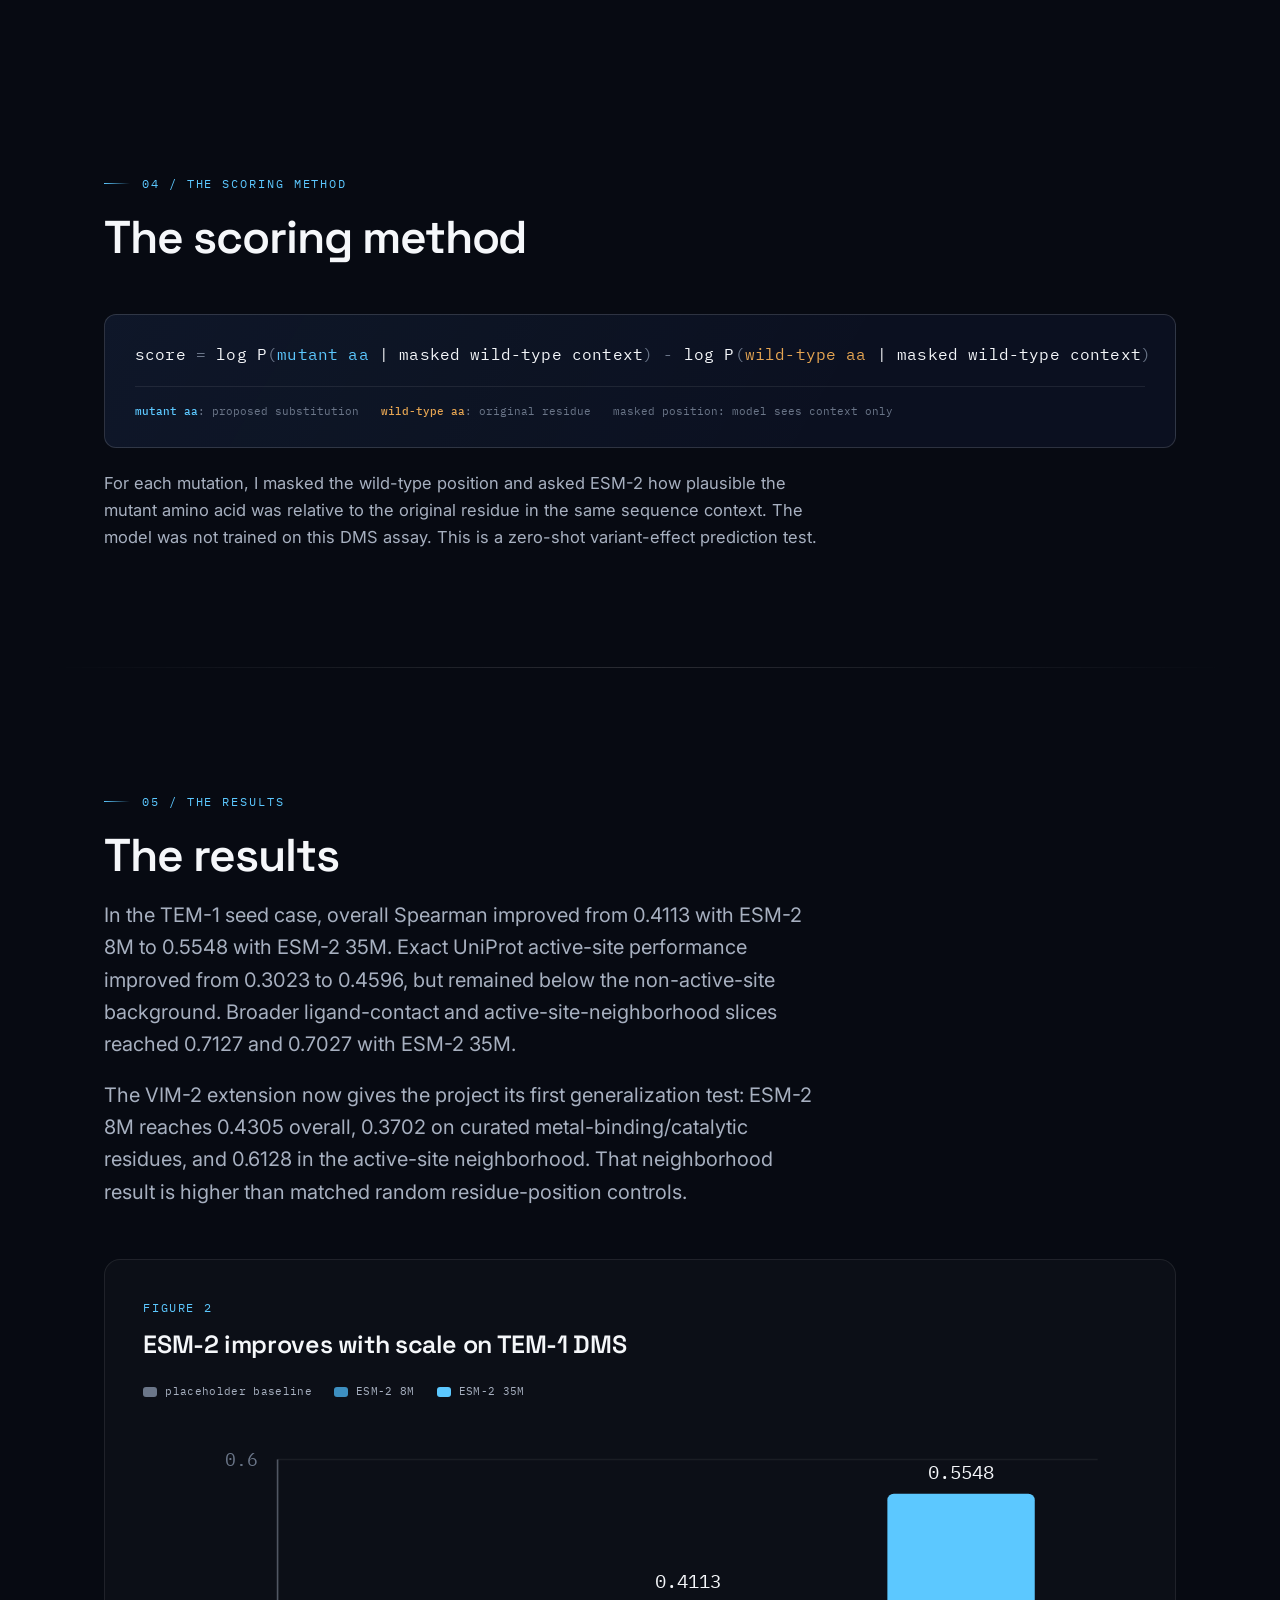
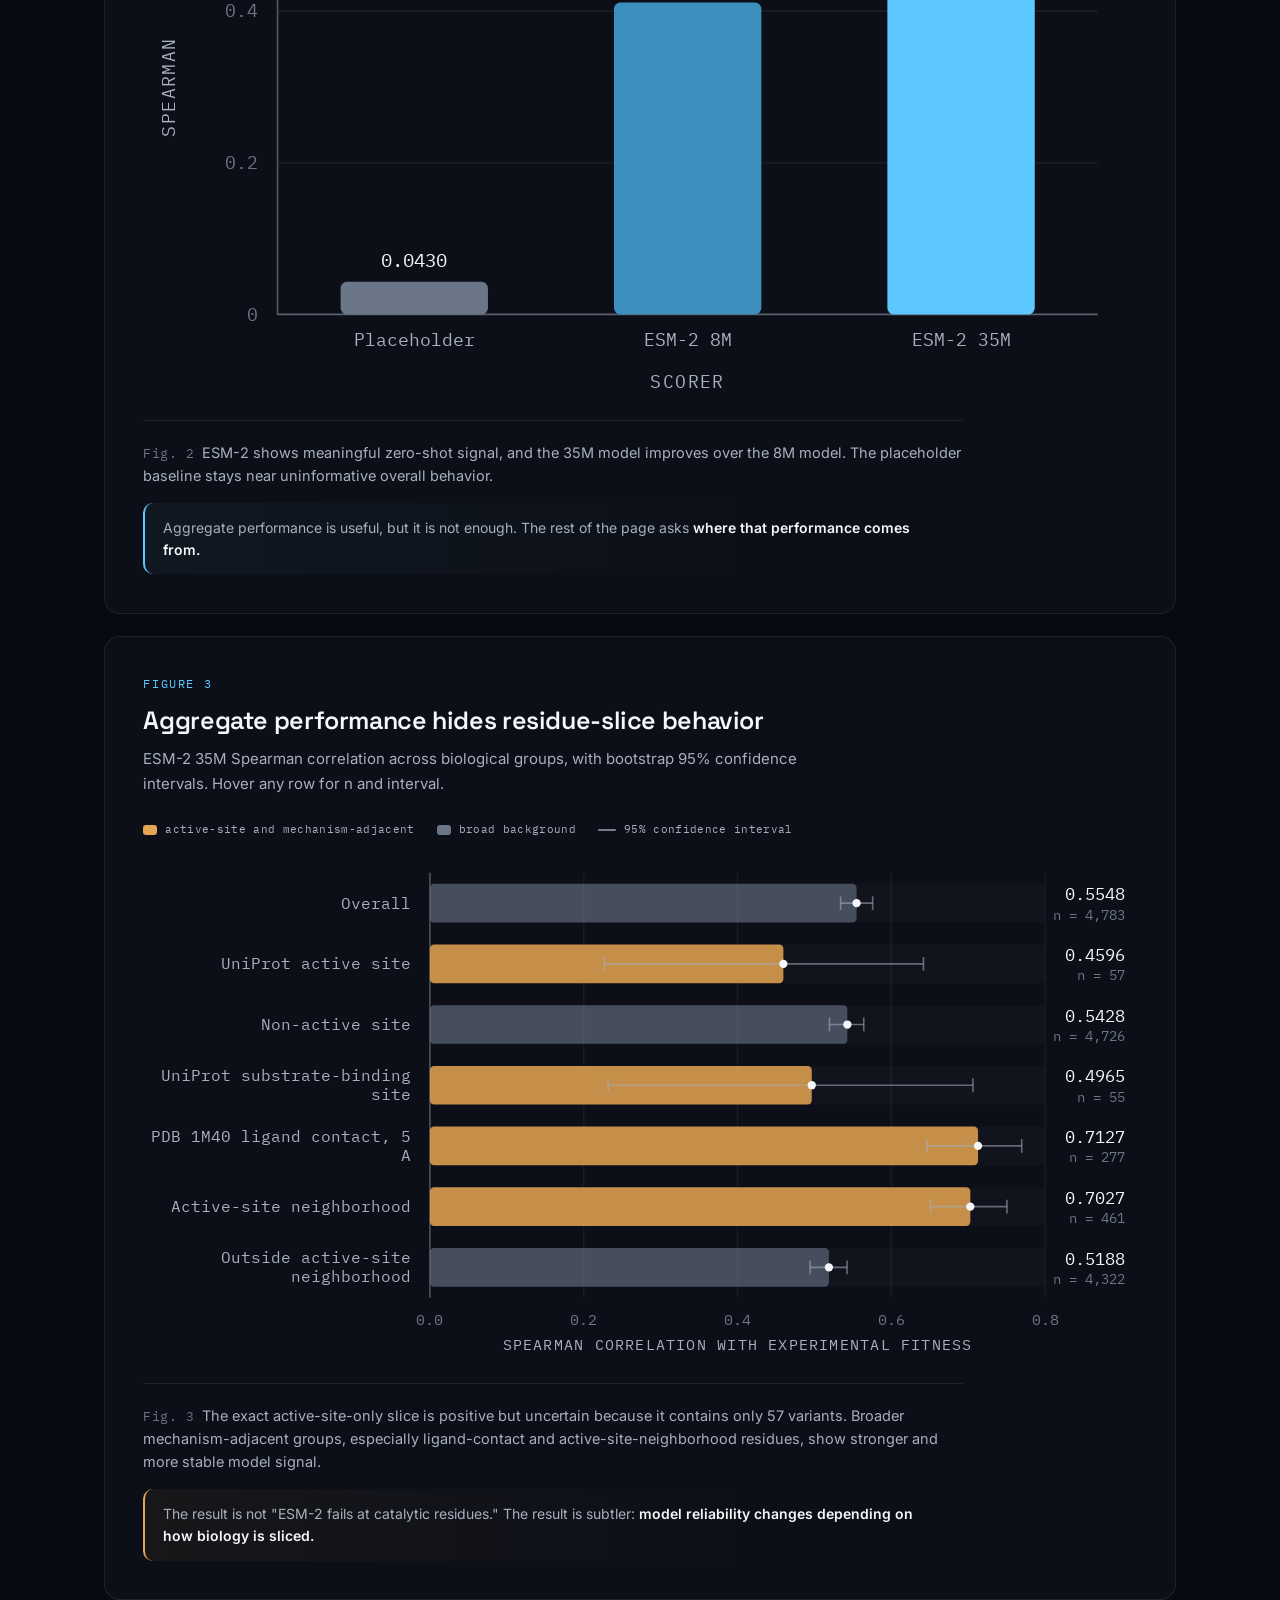
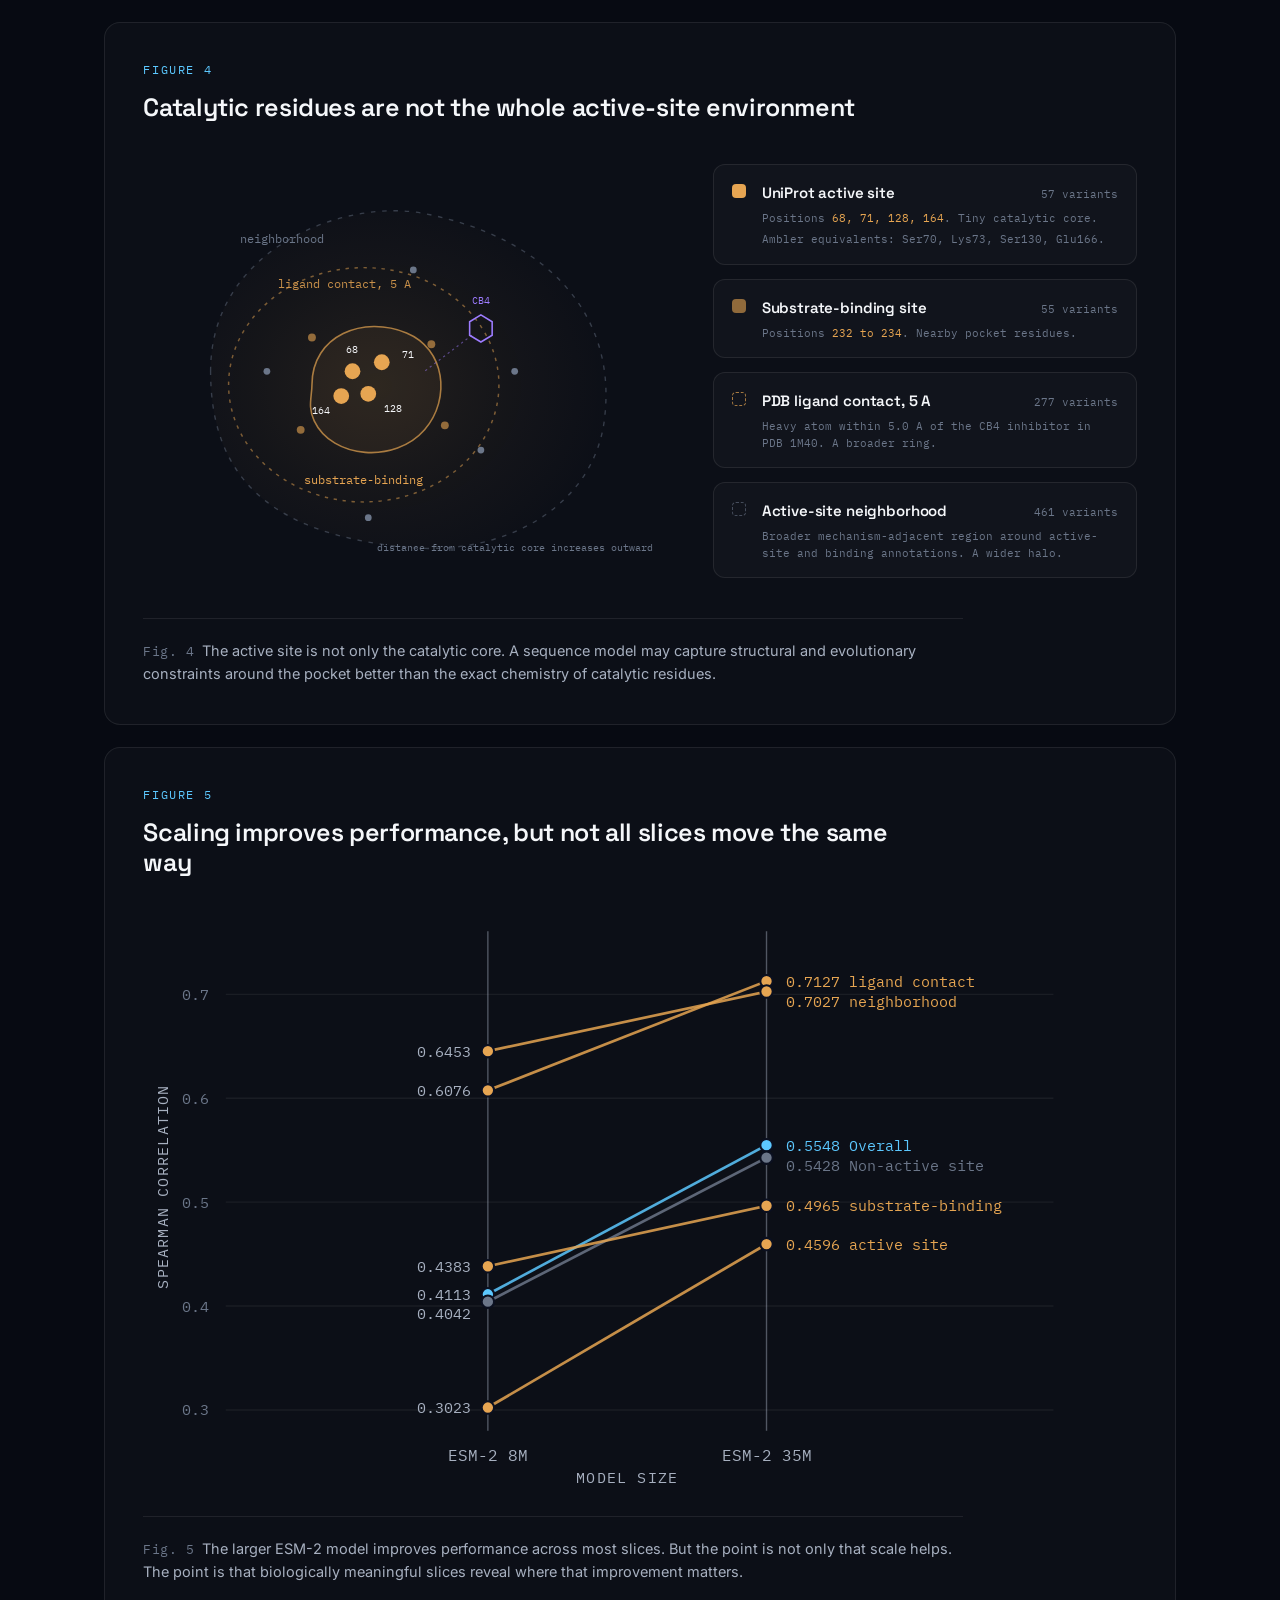
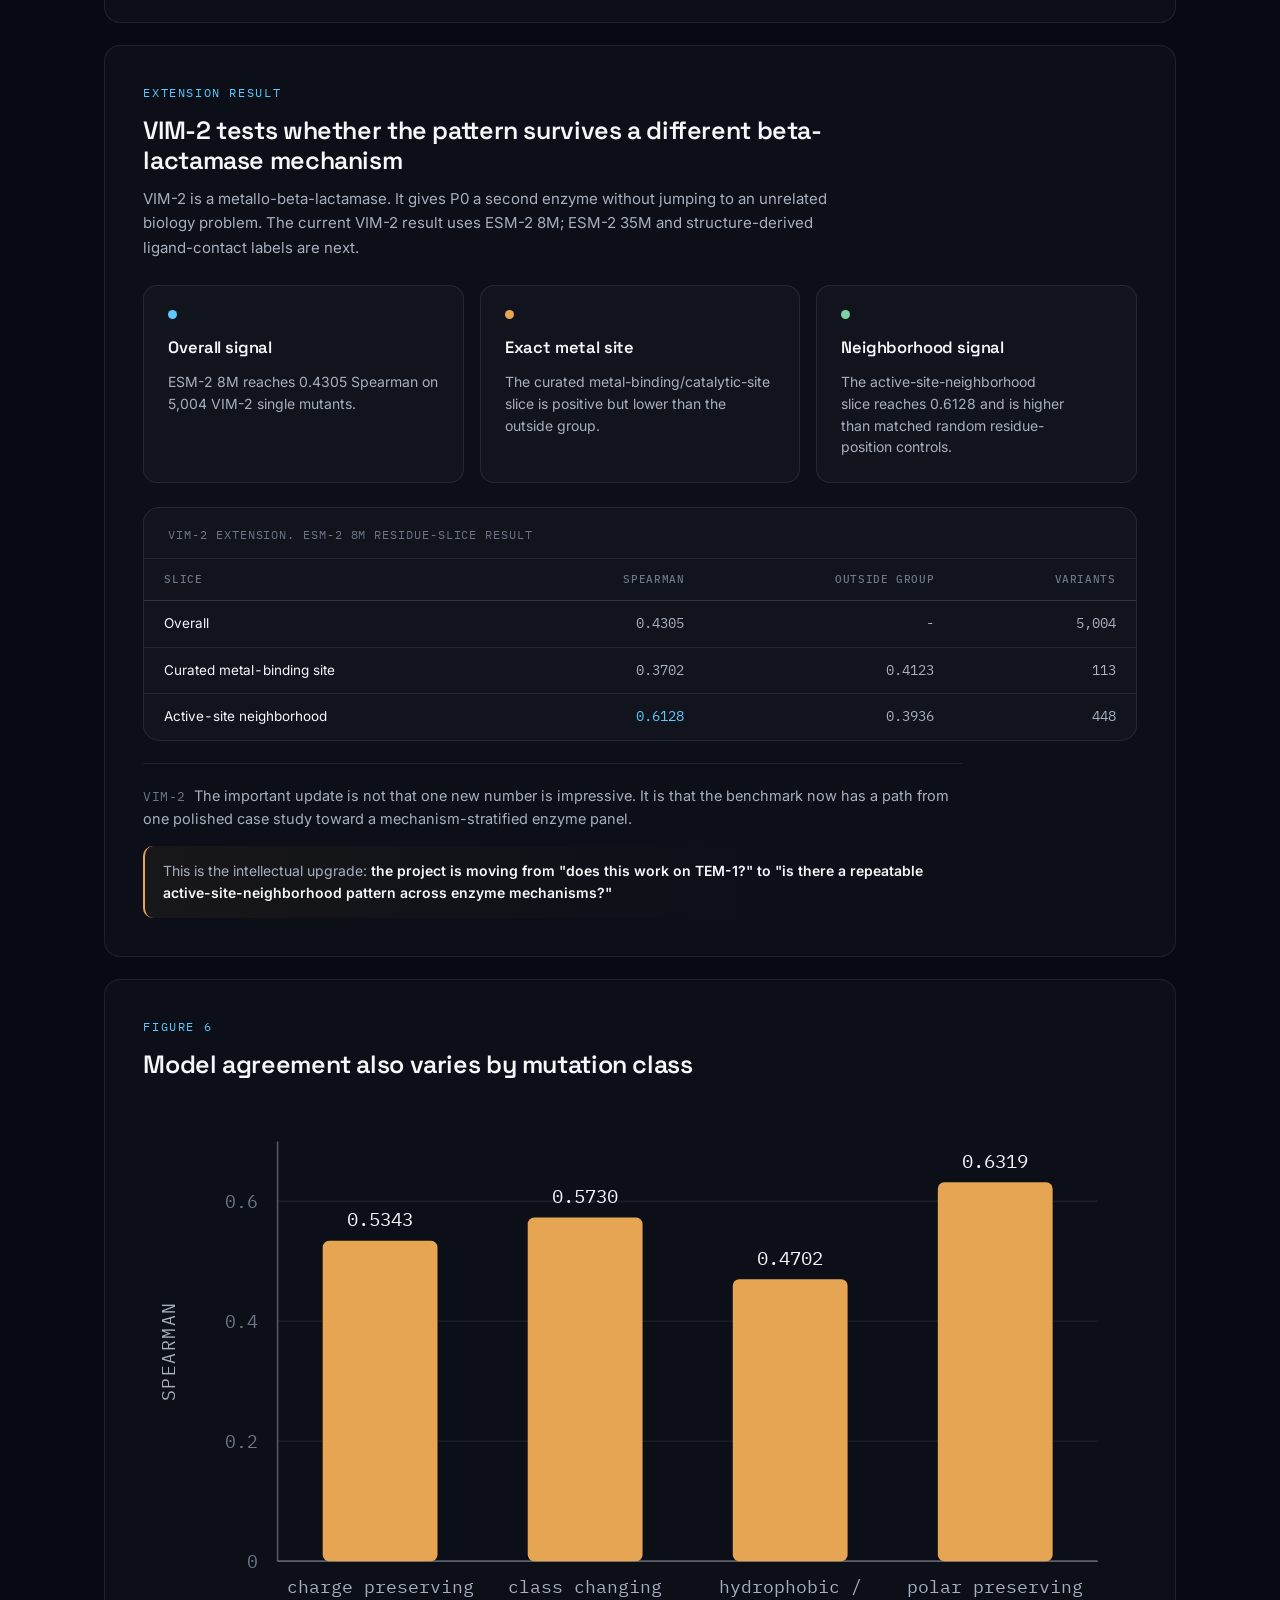
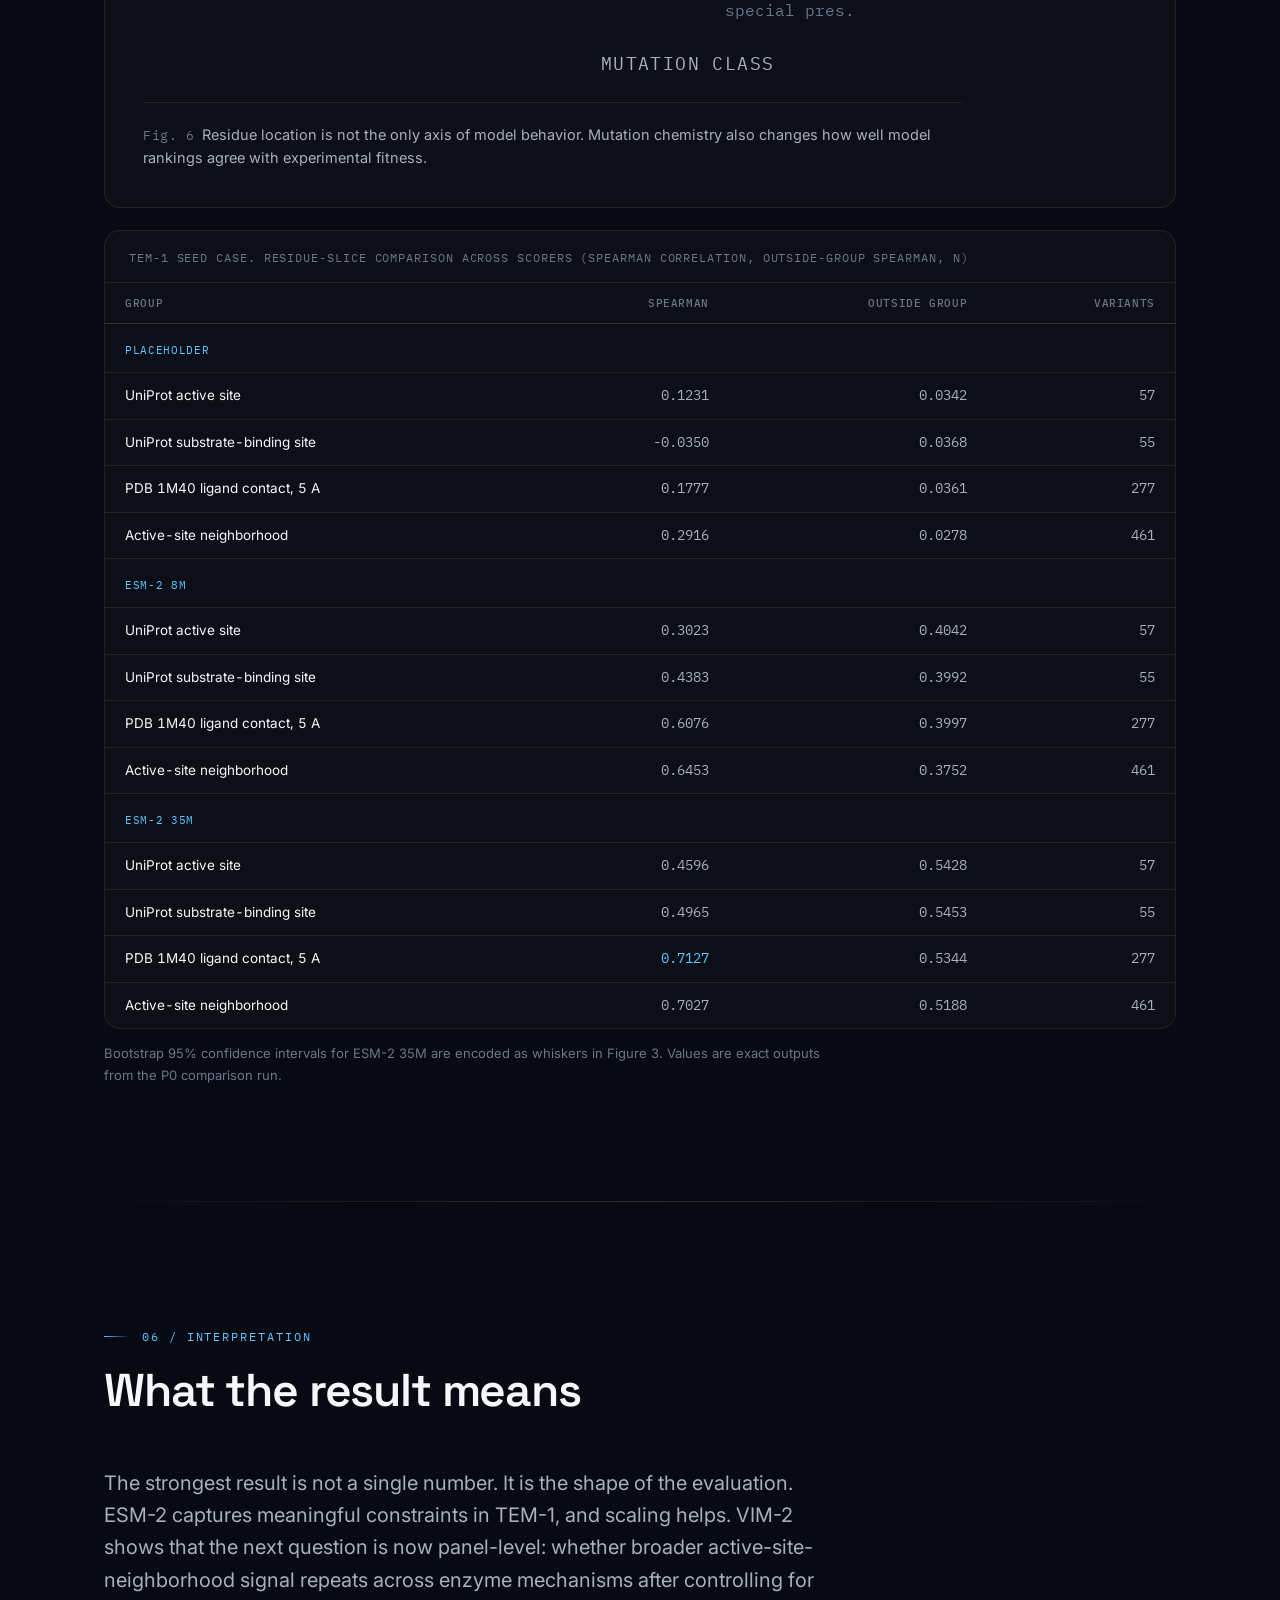
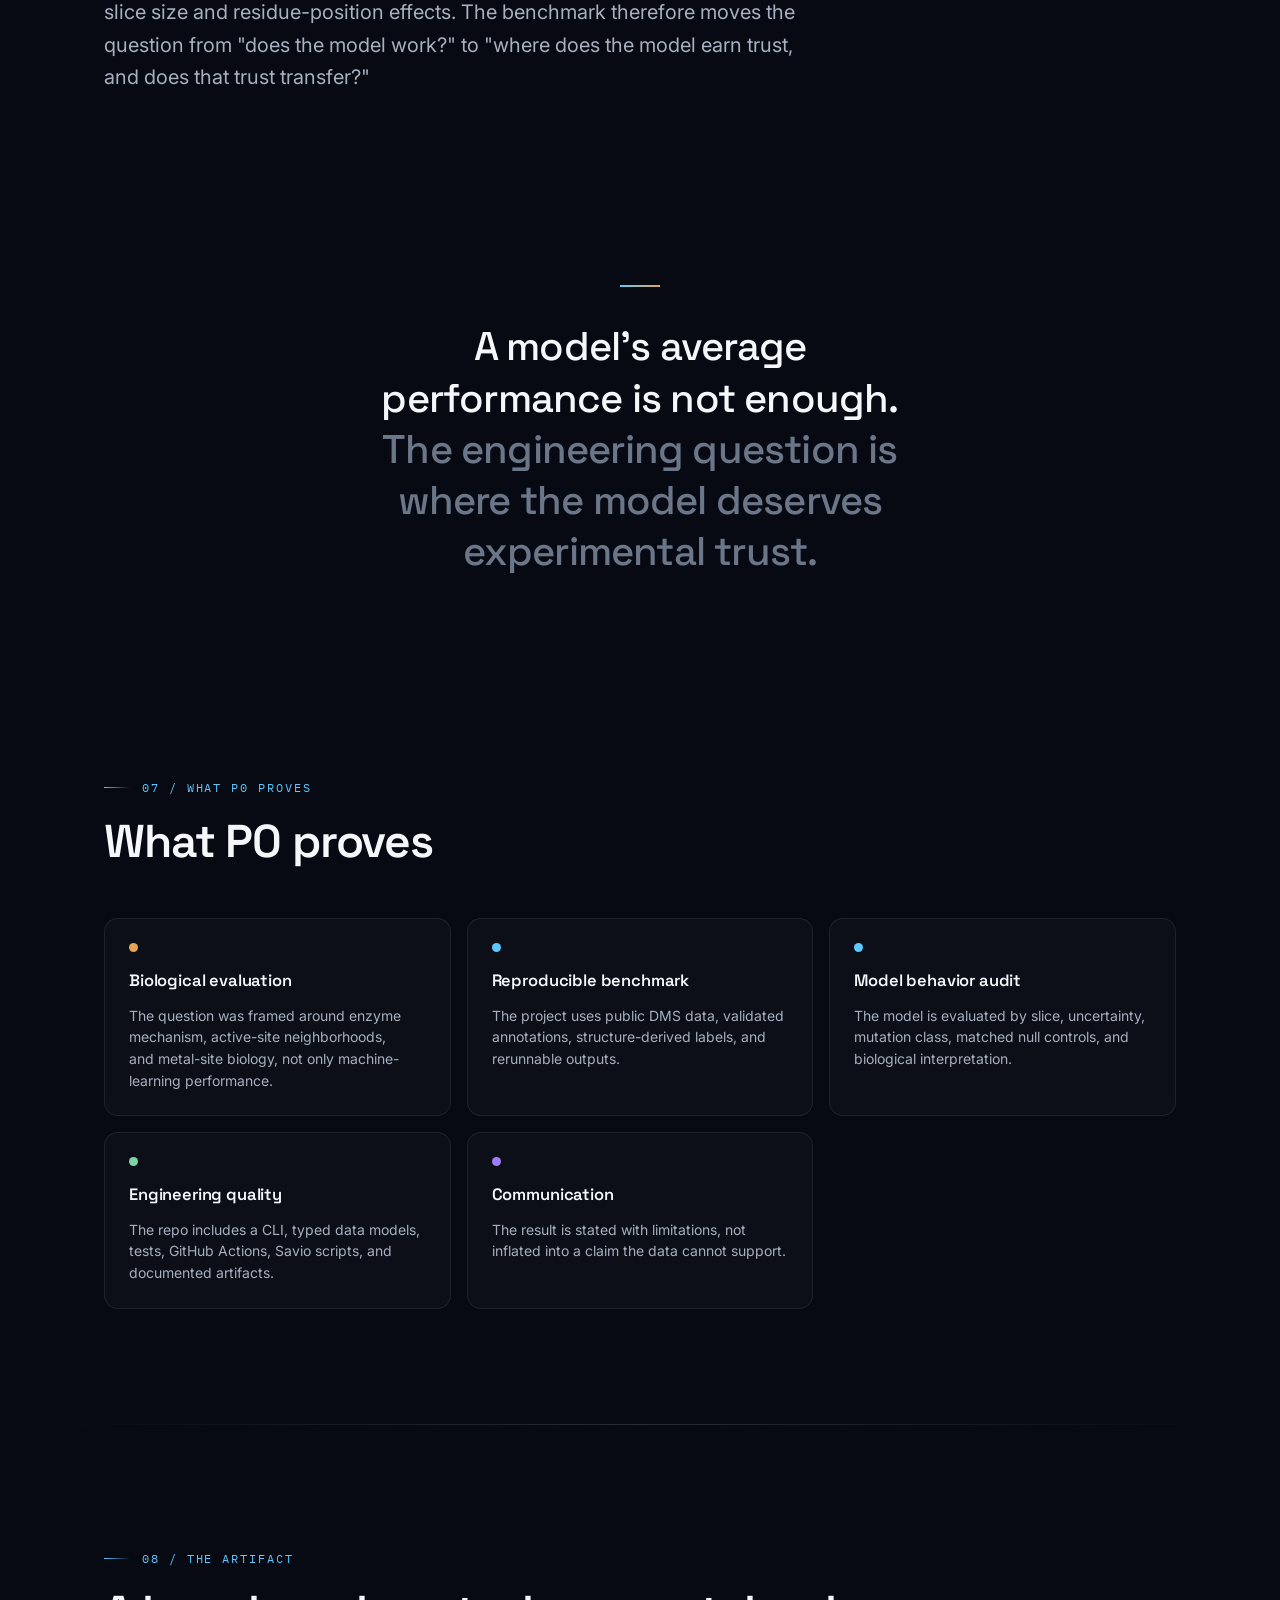
==== commit 3450e3ec: "Publish deploy 2 portfolio site" ====
--- a/projects/p0-zero-shot-fitness.html
+++ b/projects/p0-zero-shot-fitness.html
@@ -10,8 +10,28 @@
 <link href="https://fonts.googleapis.com/css2?family=Space+Grotesk:wght@400;500;600;700&family=Inter:wght@400;500;600&family=IBM+Plex+Mono:wght@400;500&display=swap" rel="stylesheet" />
 <link rel="stylesheet" href="../styles.css" />
 <link rel="stylesheet" href="p0.css" />
+
+<link rel="canonical" href="https://bababongo.github.io/projects/p0-zero-shot-fitness.html" />
+<meta name="author" content="Ezechinyere Ukabiala" />
+<meta name="theme-color" content="#070A12" />
+<link rel="icon" href="data:image/svg+xml,<svg xmlns='http://www.w3.org/2000/svg' viewBox='0 0 24 24'><rect width='24' height='24' rx='5' fill='%23070A12'/><path d='M5 19c4-2 4-6 7-7s7-5 7-7' fill='none' stroke='%235CC8FF' stroke-width='1.6' stroke-linecap='round'/><path d='M5 5c4 2 4 6 7 7s7 5 7 7' fill='none' stroke='%239D7CFF' stroke-width='1.6' stroke-linecap='round'/><circle cx='12' cy='12' r='1.6' fill='%237DD3A8'/></svg>" />
+
+<!-- Open Graph / social share -->
+<meta property="og:type" content="article" />
+<meta property="og:site_name" content="Eze Ukabiala" />
+<meta property="og:title" content="P0. Mechanism-Stratified Zero-Shot Protein Fitness" />
+<meta property="og:description" content="A zero-shot ESM-2 benchmark on TEM-1 and VIM-2 beta-lactamases that asks where protein language model correlation changes across catalytic residues, metal-binding residues, active-site neighborhoods, and the rest of the protein." />
+<meta property="og:url" content="https://bababongo.github.io/projects/p0-zero-shot-fitness.html" />
+<meta property="og:image" content="https://bababongo.github.io/og-image.png" />
+<meta property="og:image:width" content="1200" />
+<meta property="og:image:height" content="630" />
+<meta name="twitter:card" content="summary_large_image" />
+<meta name="twitter:title" content="P0. Mechanism-Stratified Zero-Shot Protein Fitness" />
+<meta name="twitter:description" content="A biological failure-mode audit for protein language models: zero-shot ESM-2 on TEM-1 and VIM-2 beta-lactamases, read by residue slice." />
+<meta name="twitter:image" content="https://bababongo.github.io/og-image.png" />
 </head>
 <body>
+<a href="#main" class="skip-link">Skip to content</a>
 
 <template id="__bundler_thumbnail" data-bg-color="#070A12">
   <svg viewBox="0 0 1200 800" xmlns="http://www.w3.org/2000/svg">
@@ -68,7 +88,7 @@
   <a href="#limits"><span class="tick"></span>Limits</a>
 </nav>
 
-<main class="cs-main">
+<main class="cs-main" id="main">
 
 <!-- ============================ HERO ============================ -->
 <section class="cs-section cs-hero" id="top" data-screen-label="Hero">
--- a/styles.css
+++ b/styles.css
@@ -1,5 +1,5 @@
 /* ============================================================
-   Eze Ukabiala — AI-assisted protein & enzyme engineering
+   Eze Ukabiala: AI-assisted protein & enzyme engineering
    Design tokens + base + components
    ============================================================ */
 
@@ -480,7 +480,7 @@
 }
 
 /* ============================================================
-   WRITING — pinned card + lanes
+   WRITING: pinned card + lanes
    ============================================================ */
 .writing-feature.pinned {
   background: linear-gradient(135deg, var(--violet-soft), var(--cyan-soft) 90%), var(--panel);
@@ -734,7 +734,7 @@
 .footer-inner { display: flex; justify-content: space-between; align-items: flex-end; gap: 30px; flex-wrap: wrap; }
 .footer-name { font-family: var(--font-display); font-weight: 600; font-size: 20px; margin-bottom: 8px; }
 .footer-role { color: var(--text-2); font-size: 14.5px; margin-bottom: 6px; }
-.footer-brand { display: inline-block; font-family: var(--font-mono); font-size: 12.5px; color: var(--cyan); letter-spacing: 0.05em; text-decoration: none; }
+.footer-brand { font-family: var(--font-mono); font-size: 12.5px; color: var(--cyan); letter-spacing: 0.05em; }
 .footer-note { margin-top: 14px; font-size: 12.5px; color: var(--text-3); max-width: 460px; line-height: 1.55; }
 .footer-meta { font-family: var(--font-mono); font-size: 12px; color: var(--text-3); text-align: right; }
 
@@ -762,7 +762,7 @@
 .divider { height: 1px; background: linear-gradient(90deg, transparent, var(--border-strong), transparent); max-width: var(--maxw); margin: 0 auto; }
 
 /* ============================================================
-   CAMPAIGN LAYER — four-card proof strip (translation section)
+   CAMPAIGN LAYER: four-card proof strip (translation section)
    ============================================================ */
 .campaign-layer { margin-top: 56px; }
 .cl-head { margin-bottom: 22px; }
@@ -837,7 +837,7 @@
 }
 
 /* ============================================================
-   METHOD STACK — thesis lead-in
+   METHOD STACK: thesis lead-in
    ============================================================ */
 .method-thesis {
   font-family: var(--font-display);
@@ -856,7 +856,7 @@
 }
 
 /* ============================================================
-   START HERE — featured-posts list (writing section)
+   START HERE: featured-posts list (writing section)
    ============================================================ */
 .start-here {
   border: 1px solid var(--border);
@@ -939,7 +939,7 @@
 a.article { display: block; text-decoration: none; color: inherit; }
 
 /* ============================================================
-   CAMPAIGN LOGIC — model-to-measurement loop
+   CAMPAIGN LOGIC: model-to-measurement loop
    ============================================================ */
 .loop-intro {
   font-family: var(--font-display);
@@ -1004,7 +1004,7 @@
 .research-grid { display: grid; grid-template-columns: repeat(2, 1fr); gap: 18px; }
 
 /* ============================================================
-   PUBLIC PROJECTS — roadmap
+   PUBLIC PROJECTS: roadmap
    ============================================================ */
 .roadmap { display: grid; grid-template-columns: repeat(3, 1fr); gap: 16px; }
 .rm-card {
@@ -1077,3 +1077,145 @@
   * { animation: none !important; scroll-behavior: auto !important; }
   .reveal { opacity: 1; transform: none; }
 }
+
+/* ============================================================
+   ROLE FIT: evidence doorways
+   ============================================================ */
+.role-card { display: flex; flex-direction: column; }
+.role-card .role-cta {
+  margin-top: 16px;
+  font-family: var(--font-mono); font-size: 12px; color: var(--cyan);
+  display: inline-flex; align-items: baseline; gap: 8px; line-height: 1.5; text-wrap: pretty;
+}
+.role-card .role-cta .arrow { transition: transform 0.3s var(--ease); }
+.role-card:hover .role-cta .arrow { transform: translateX(4px); }
+.role-lead {
+  background: linear-gradient(135deg, var(--amber-soft), transparent 62%), var(--panel);
+  border-color: rgba(230, 165, 82, 0.4);
+}
+.role-lead .role-cta { color: var(--amber); }
+.role-flag {
+  align-self: flex-start;
+  font-family: var(--font-mono); font-size: 10.5px; letter-spacing: 0.14em; text-transform: uppercase;
+  color: var(--amber); background: var(--amber-soft); border: 1px solid rgba(230, 165, 82, 0.35);
+  padding: 5px 10px; border-radius: 999px; margin-bottom: 16px;
+}
+
+/* ============================================================
+   KEYSTONE ARTIFACT: "the loop, closed"
+   ============================================================ */
+.keystone {
+  position: relative; overflow: hidden;
+  background:
+    radial-gradient(120% 140% at 0% 0%, var(--violet-soft), transparent 55%),
+    radial-gradient(120% 140% at 100% 0%, var(--cyan-soft), transparent 55%),
+    var(--panel);
+  border: 1px solid var(--border-strong);
+  border-radius: var(--radius);
+  padding: clamp(28px, 3.4vw, 46px);
+  margin-bottom: 26px;
+}
+.keystone::before {
+  content: ""; position: absolute; inset: 0; border-radius: var(--radius); padding: 1px;
+  background: linear-gradient(120deg, rgba(157, 124, 255, 0.6), rgba(92, 200, 255, 0.5), rgba(125, 211, 168, 0.4));
+  -webkit-mask: linear-gradient(#000 0 0) content-box, linear-gradient(#000 0 0);
+  -webkit-mask-composite: xor; mask-composite: exclude;
+  pointer-events: none; opacity: 0.7;
+}
+.keystone-body { position: relative; }
+.keystone-top { display: flex; align-items: center; gap: 14px; margin-bottom: 18px; flex-wrap: wrap; }
+.keystone-label { font-family: var(--font-mono); font-size: 12px; letter-spacing: 0.12em; text-transform: uppercase; color: var(--violet); }
+.keystone h3 { font-family: var(--font-display); font-weight: 600; font-size: clamp(26px, 3.6vw, 40px); letter-spacing: -0.02em; margin-bottom: 14px; }
+.keystone-lead { color: var(--text-2); font-size: clamp(16px, 1.6vw, 19px); max-width: 680px; margin-bottom: 26px; text-wrap: pretty; }
+.keystone-chain { display: flex; flex-wrap: wrap; align-items: center; gap: 10px; margin-bottom: 28px; }
+.keystone-chain .kc {
+  font-family: var(--font-mono); font-size: 12.5px; color: var(--text);
+  background: var(--bg-1); border: 1px solid var(--border-strong);
+  padding: 8px 14px; border-radius: 8px;
+}
+.keystone-chain .kc-loop { color: var(--green); border-color: rgba(125, 211, 168, 0.4); border-style: dashed; background: var(--green-soft); }
+.keystone-chain .kc-arrow { color: var(--text-3); font-family: var(--font-mono); }
+.keystone-serves { display: grid; grid-template-columns: repeat(3, 1fr); gap: 18px; margin-bottom: 22px; }
+.keystone-serves .ks-serve {
+  position: relative; padding-left: 18px;
+  font-size: 14px; color: var(--text-2); line-height: 1.5; text-wrap: pretty;
+}
+.keystone-serves .ks-serve b { display: block; color: var(--text); font-weight: 600; font-size: 13px; margin-bottom: 3px; }
+.keystone-serves .ks-dot { position: absolute; left: 0; top: 6px; width: 8px; height: 8px; border-radius: 50%; }
+.keystone-note {
+  font-family: var(--font-mono); font-size: 12.5px; color: var(--text-3);
+  border-top: 1px solid var(--border); padding-top: 16px; text-wrap: pretty;
+}
+@media (max-width: 760px) {
+  .keystone-serves { grid-template-columns: 1fr; }
+}
+
+/* ============================================================
+   ESSAY ROADMAP header
+   ============================================================ */
+.lanes-head { display: flex; align-items: baseline; gap: 14px; flex-wrap: wrap; margin-bottom: 4px; }
+.lanes-kicker { font-family: var(--font-mono); font-size: 12px; letter-spacing: 0.12em; text-transform: uppercase; color: var(--text-2); }
+.lanes-note { font-family: var(--font-mono); font-size: 12px; color: var(--text-3); text-wrap: pretty; }
+
+/* Links awaiting a real URL: keep the look, drop the dead jump-to-top */
+a.link-pending { cursor: default; }
+
+/* ============================================================
+   FINISH PASS: skip link, keystone status, focus states
+   ============================================================ */
+
+/* Skip-to-content: visually hidden until keyboard focus */
+.skip-link {
+  position: fixed; top: 12px; left: 12px; z-index: 200;
+  transform: translateY(-140%);
+  background: var(--bg-1); color: var(--text);
+  border: 1px solid var(--border-strong); border-radius: var(--radius-sm);
+  padding: 10px 16px; font-family: var(--font-mono); font-size: 13px;
+  letter-spacing: 0.02em; text-decoration: none;
+  transition: transform 0.18s var(--ease);
+}
+.skip-link:focus { transform: translateY(0); color: var(--text); outline: none; box-shadow: 0 0 0 2px var(--cyan); }
+
+/* Keystone status: a stated commitment, not an apology.
+   Reads as "actively being built in the open." */
+.ks-status {
+  display: inline-flex; align-items: center; gap: 8px;
+  font-family: var(--font-mono); font-size: 11px; letter-spacing: 0.08em;
+  text-transform: uppercase; color: var(--violet);
+  padding: 6px 13px 6px 11px; border-radius: 999px;
+  background: var(--violet-soft); border: 1px solid rgba(157, 124, 255, 0.34);
+  white-space: nowrap;
+}
+.ks-status-dot {
+  width: 7px; height: 7px; border-radius: 50%;
+  background: var(--violet); position: relative; flex: none;
+  box-shadow: 0 0 0 0 rgba(157, 124, 255, 0.55);
+  animation: ks-pulse 2.6s var(--ease) infinite;
+}
+@keyframes ks-pulse {
+  0%   { box-shadow: 0 0 0 0 rgba(157, 124, 255, 0.5); }
+  70%  { box-shadow: 0 0 0 7px rgba(157, 124, 255, 0); }
+  100% { box-shadow: 0 0 0 0 rgba(157, 124, 255, 0); }
+}
+
+/* Visible, consistent keyboard focus everywhere.
+   Mouse clicks stay clean (:focus-visible only). */
+a:focus-visible,
+button:focus-visible,
+.btn:focus-visible,
+.btn-text:focus-visible,
+.clink:focus-visible,
+.article:focus-visible,
+.rm-link:focus-visible,
+.nav-links a:focus-visible,
+[tabindex]:focus-visible {
+  outline: 2px solid var(--cyan);
+  outline-offset: 3px;
+  border-radius: var(--radius-sm);
+}
+.rm-link:focus-visible { outline-offset: 4px; }
+
+@media (prefers-reduced-motion: reduce) {
+  .ks-status-dot { animation: none; }
+  .skip-link { transition: none; }
+}
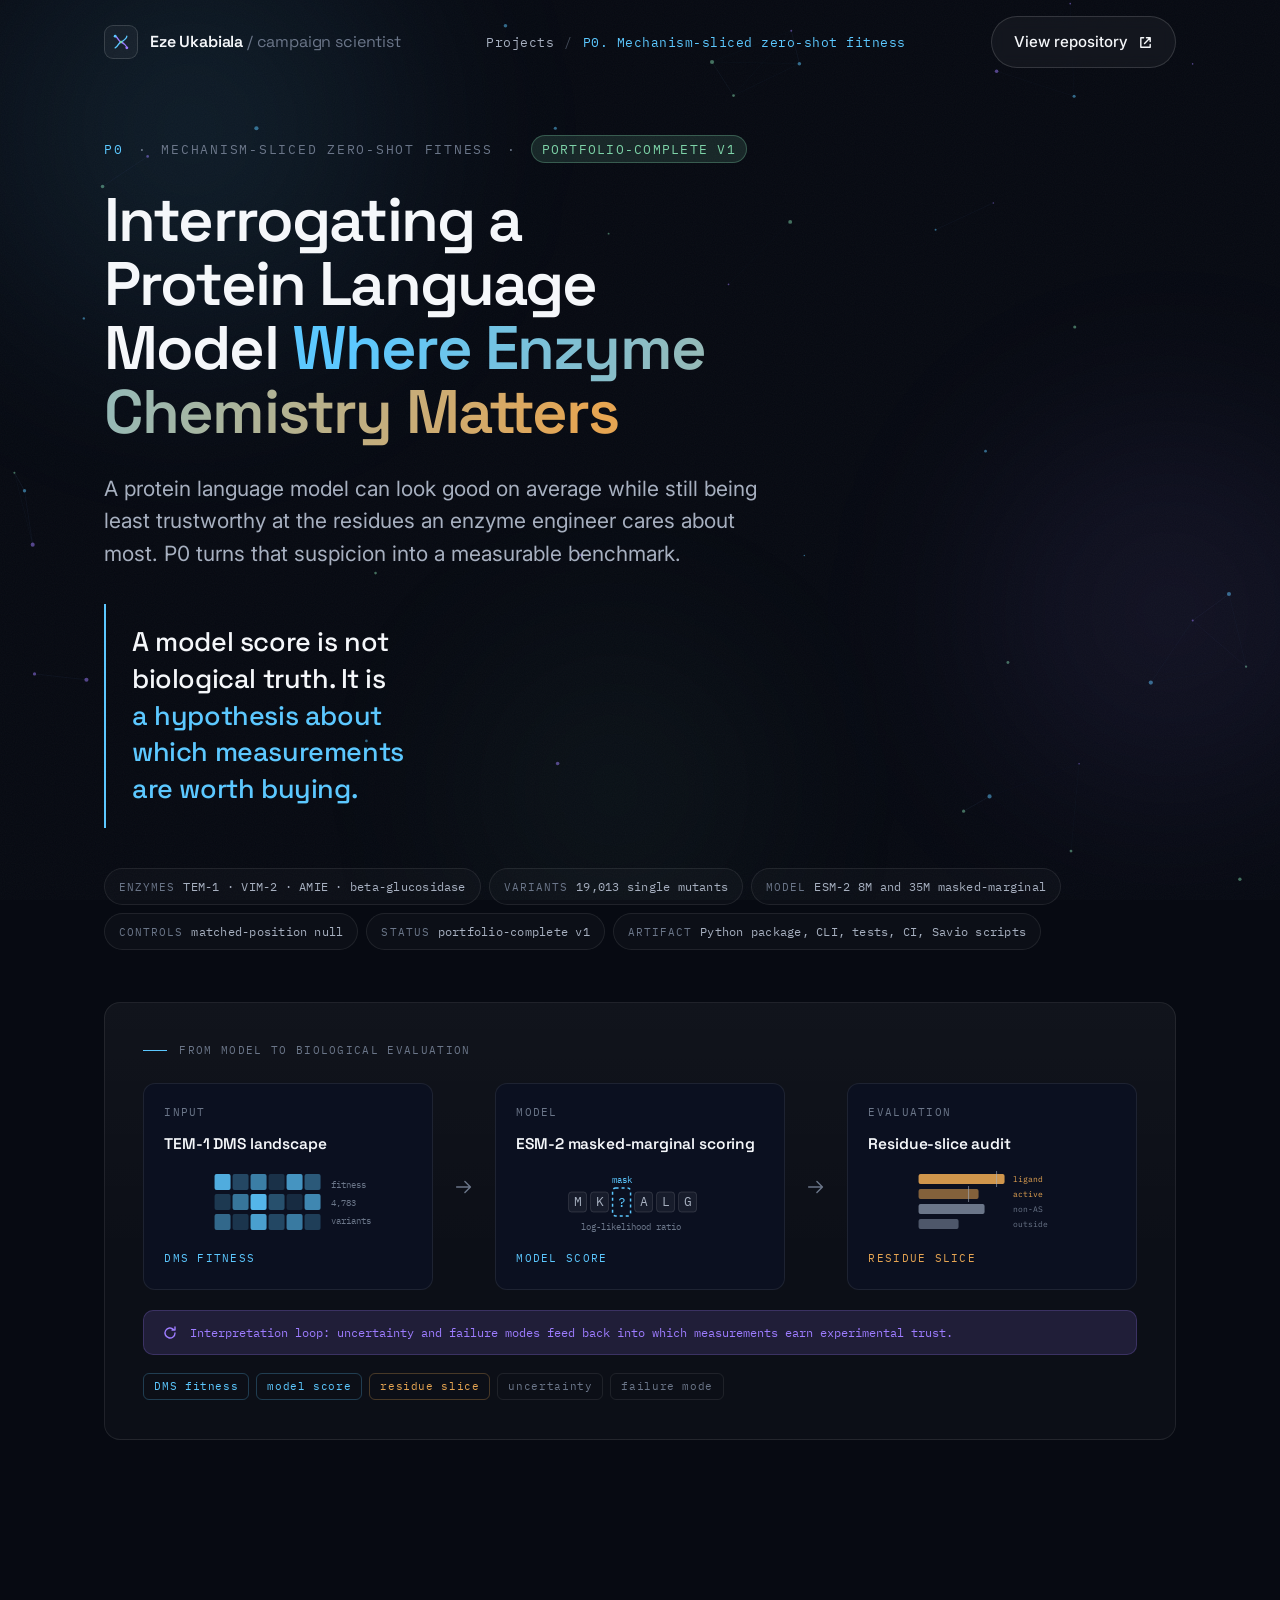
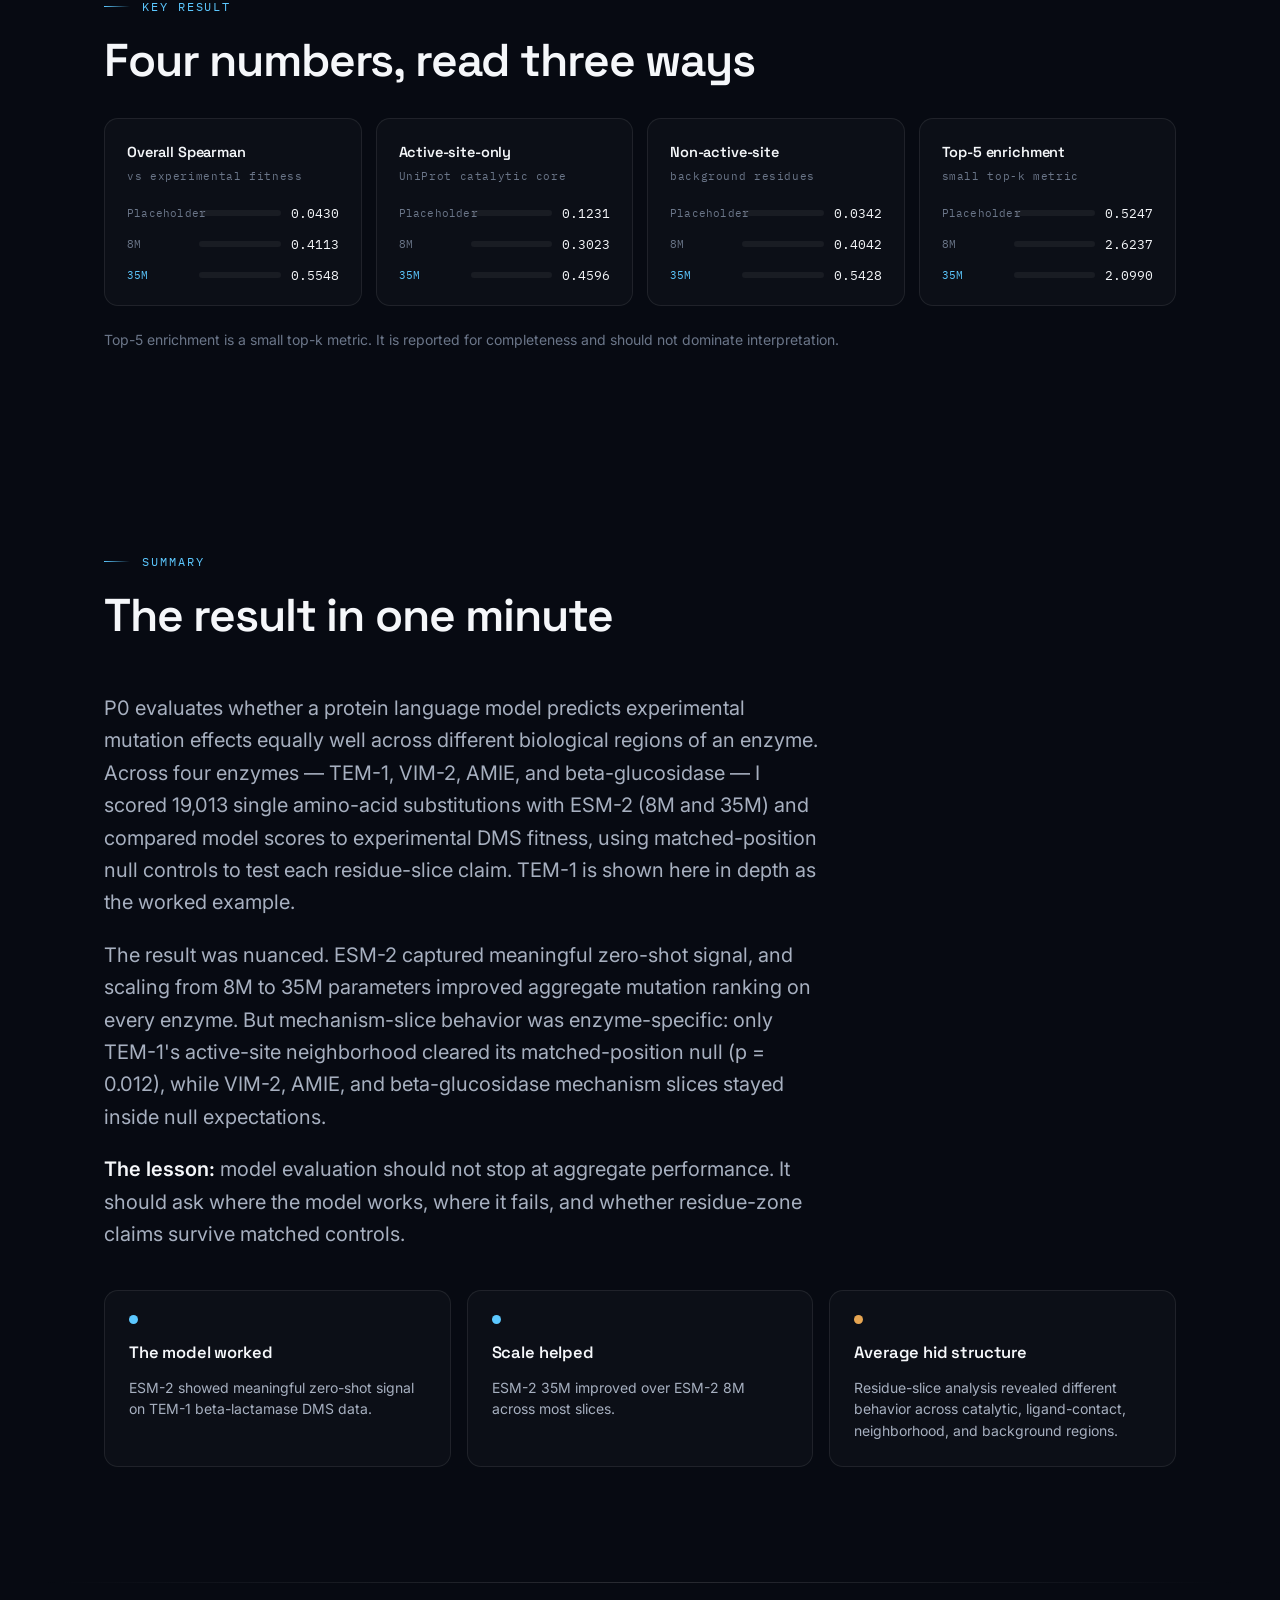
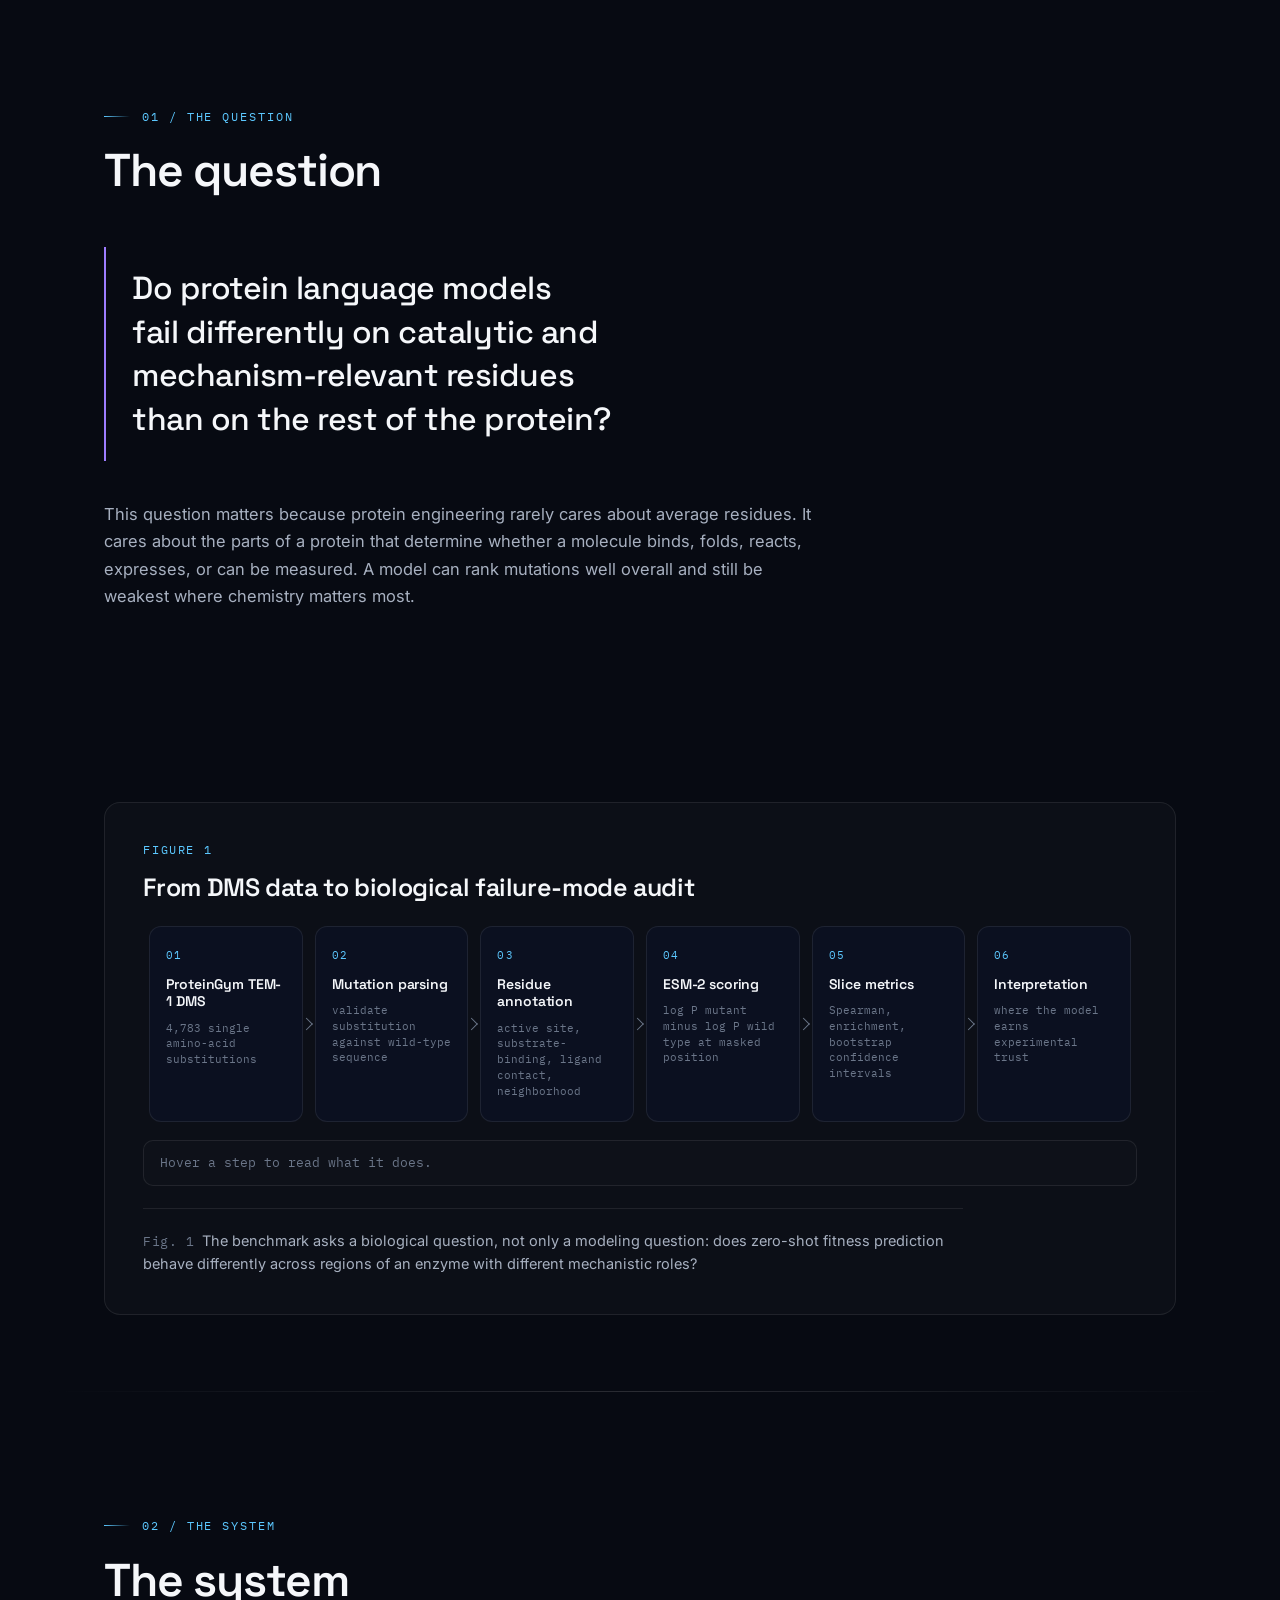
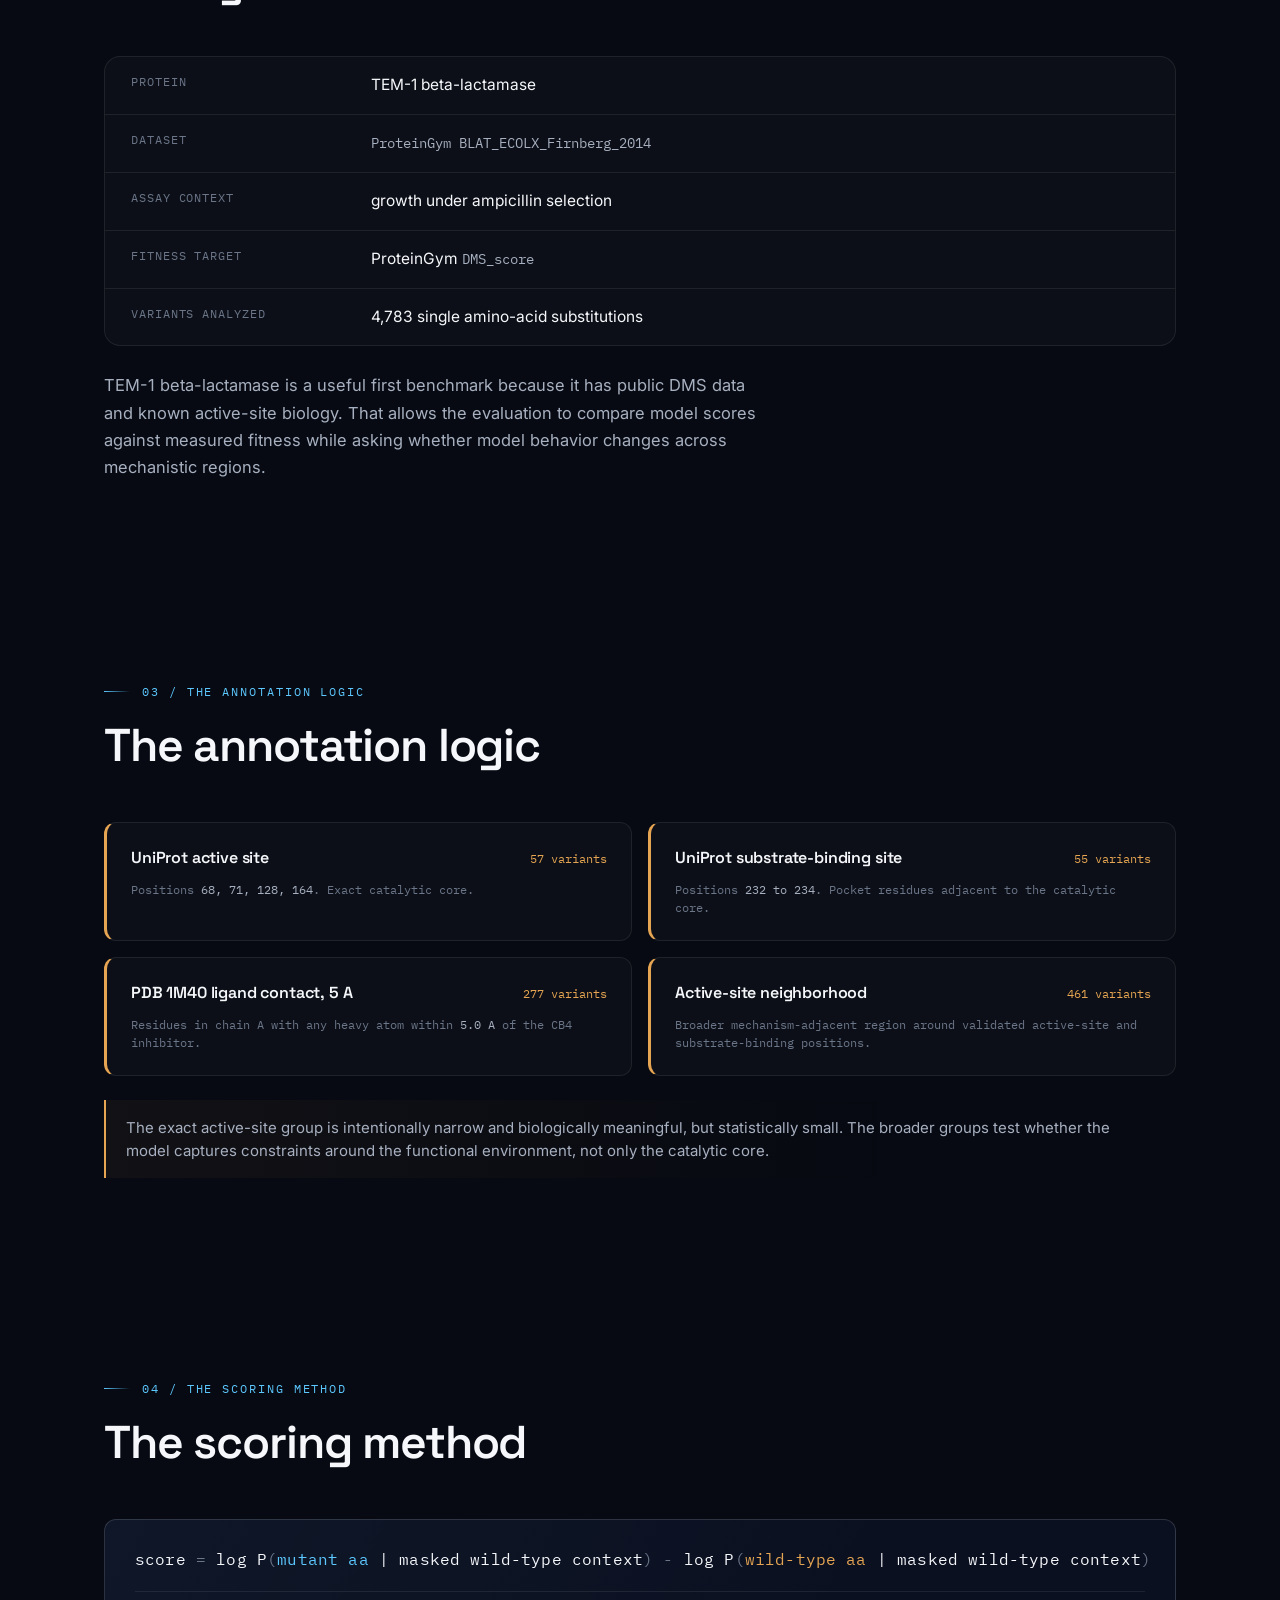
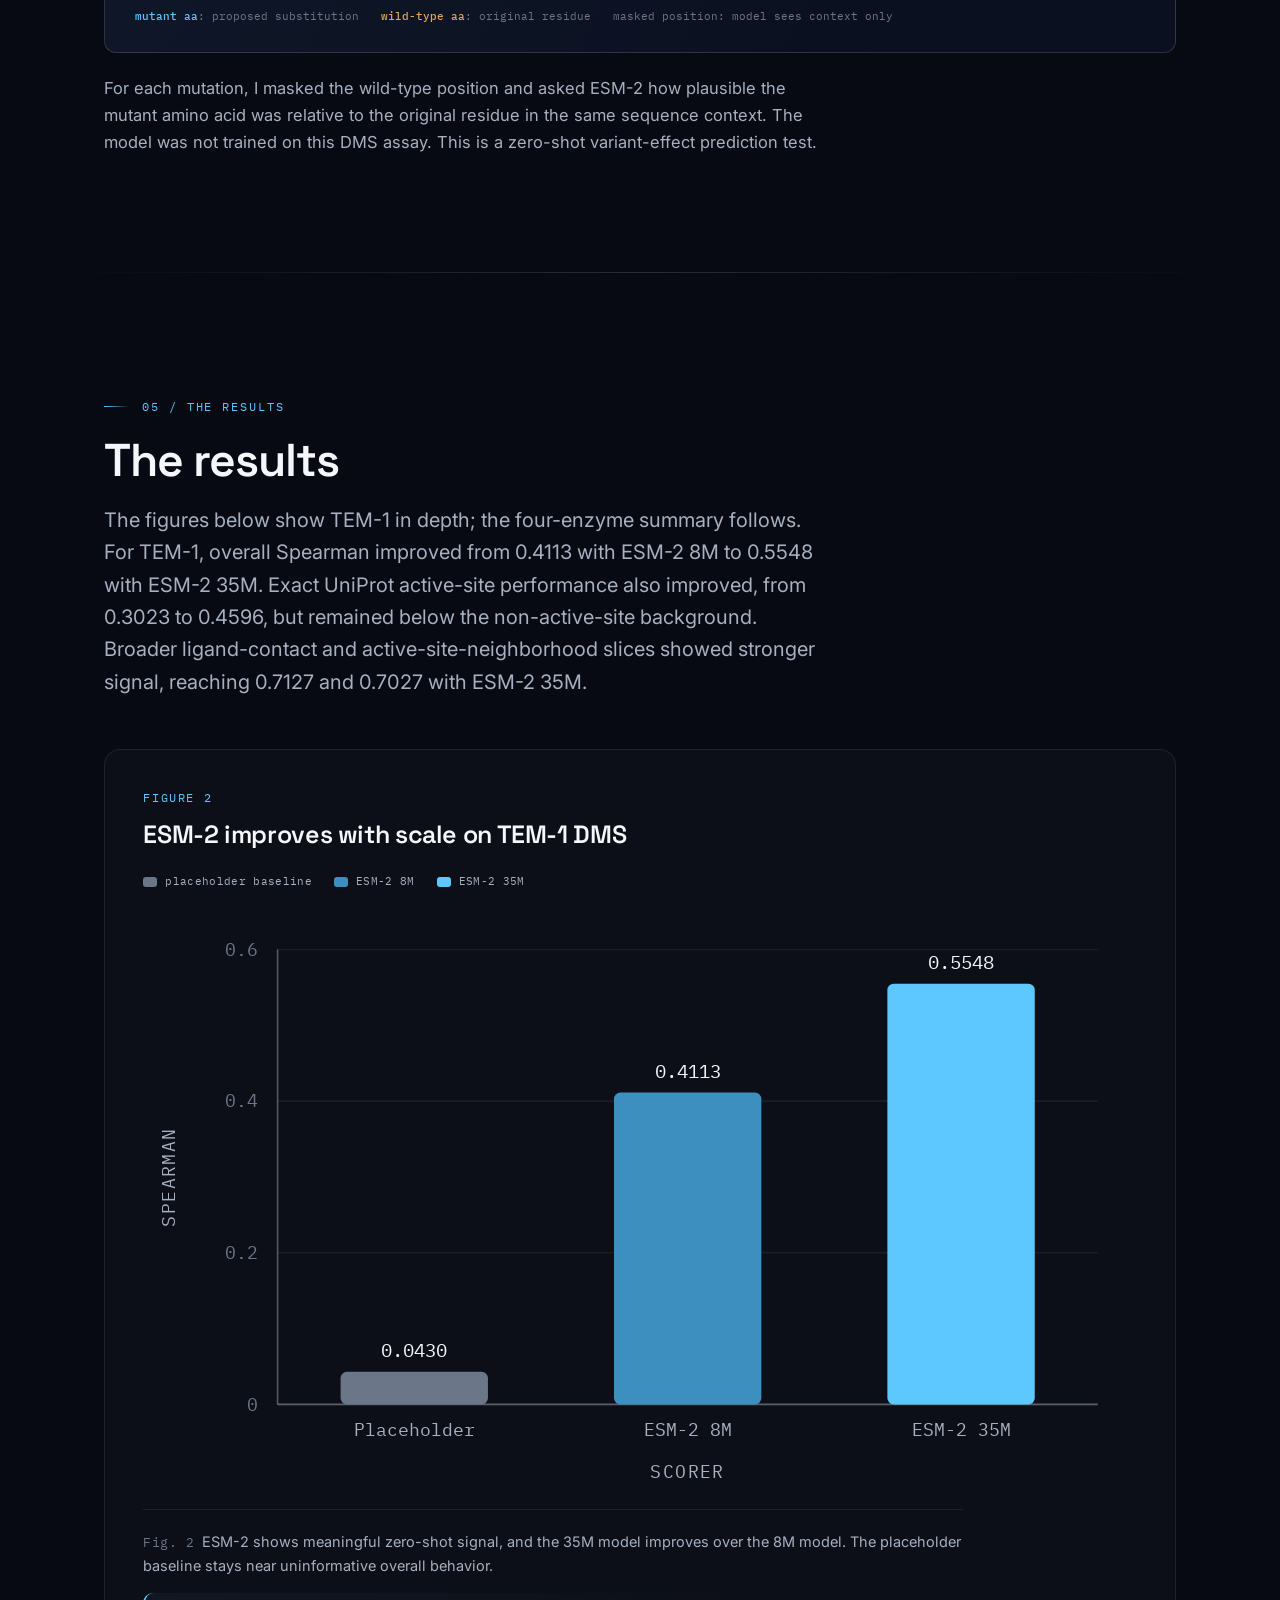
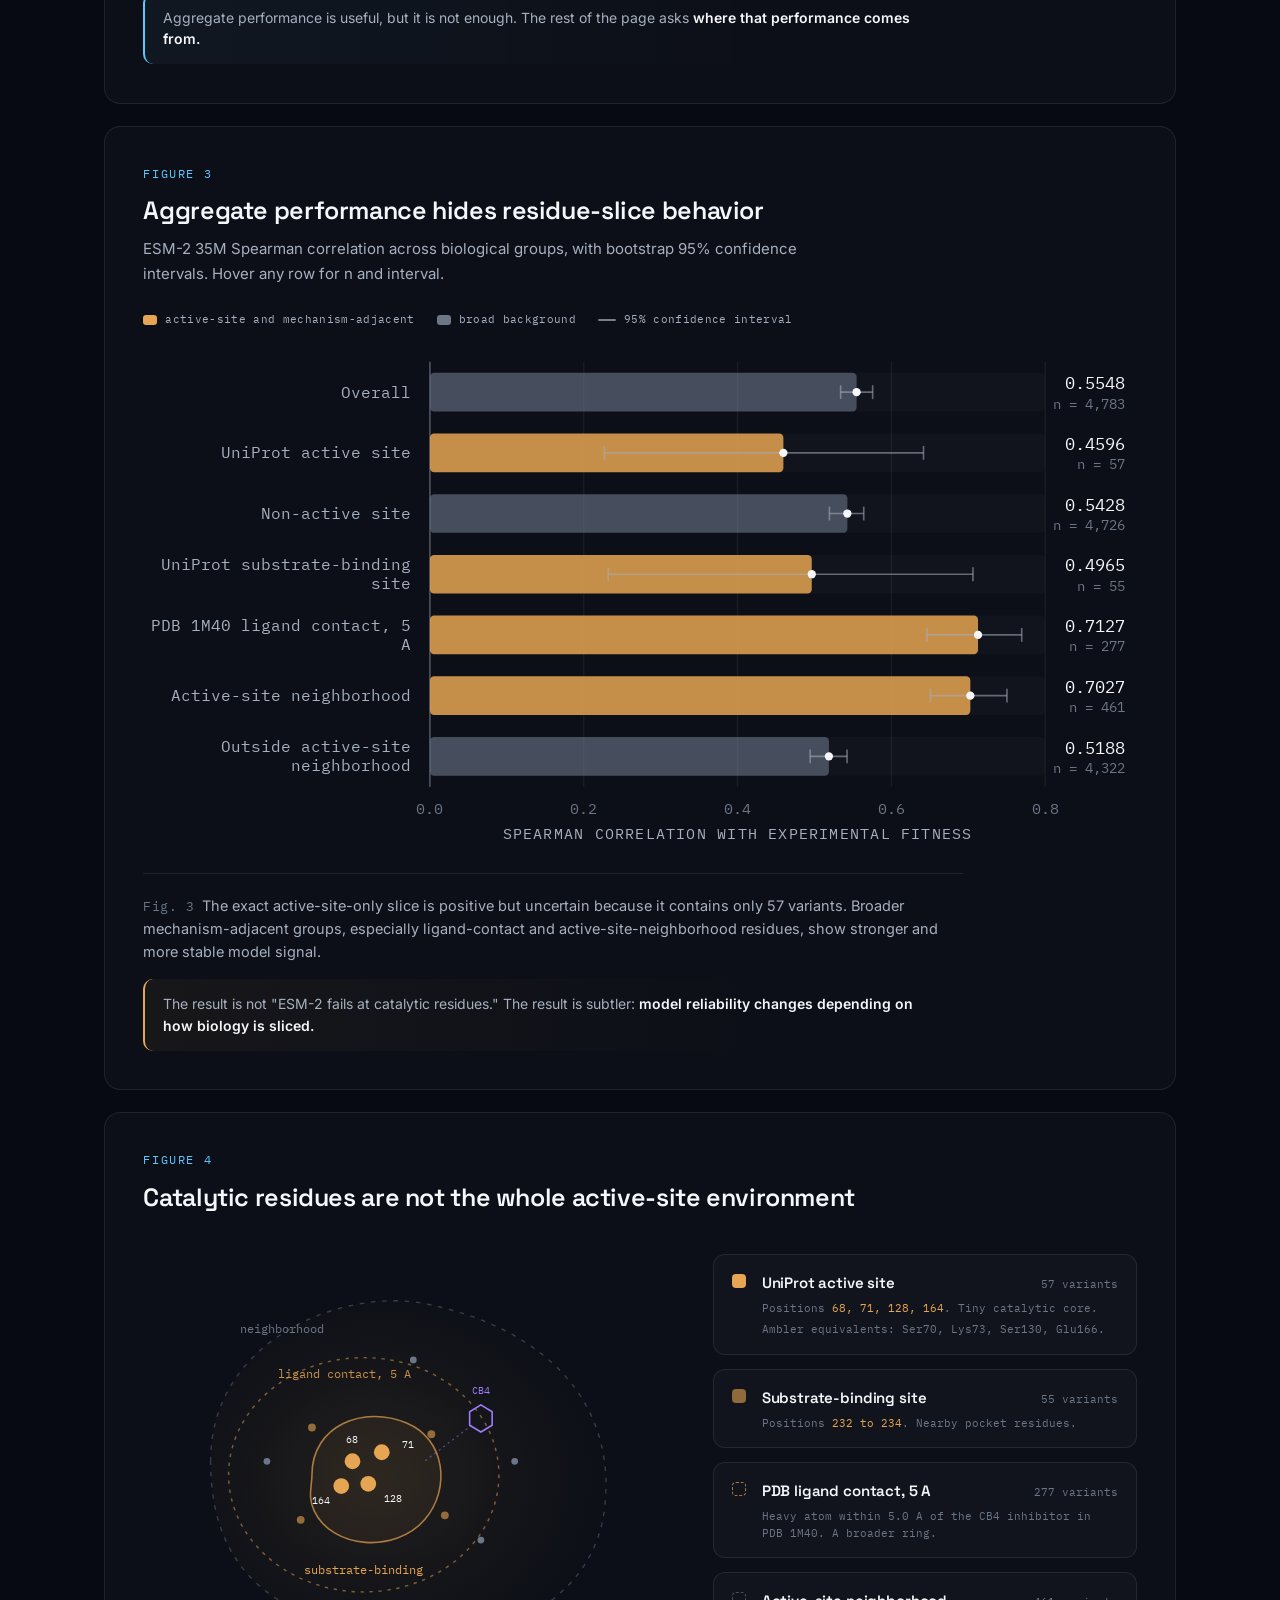
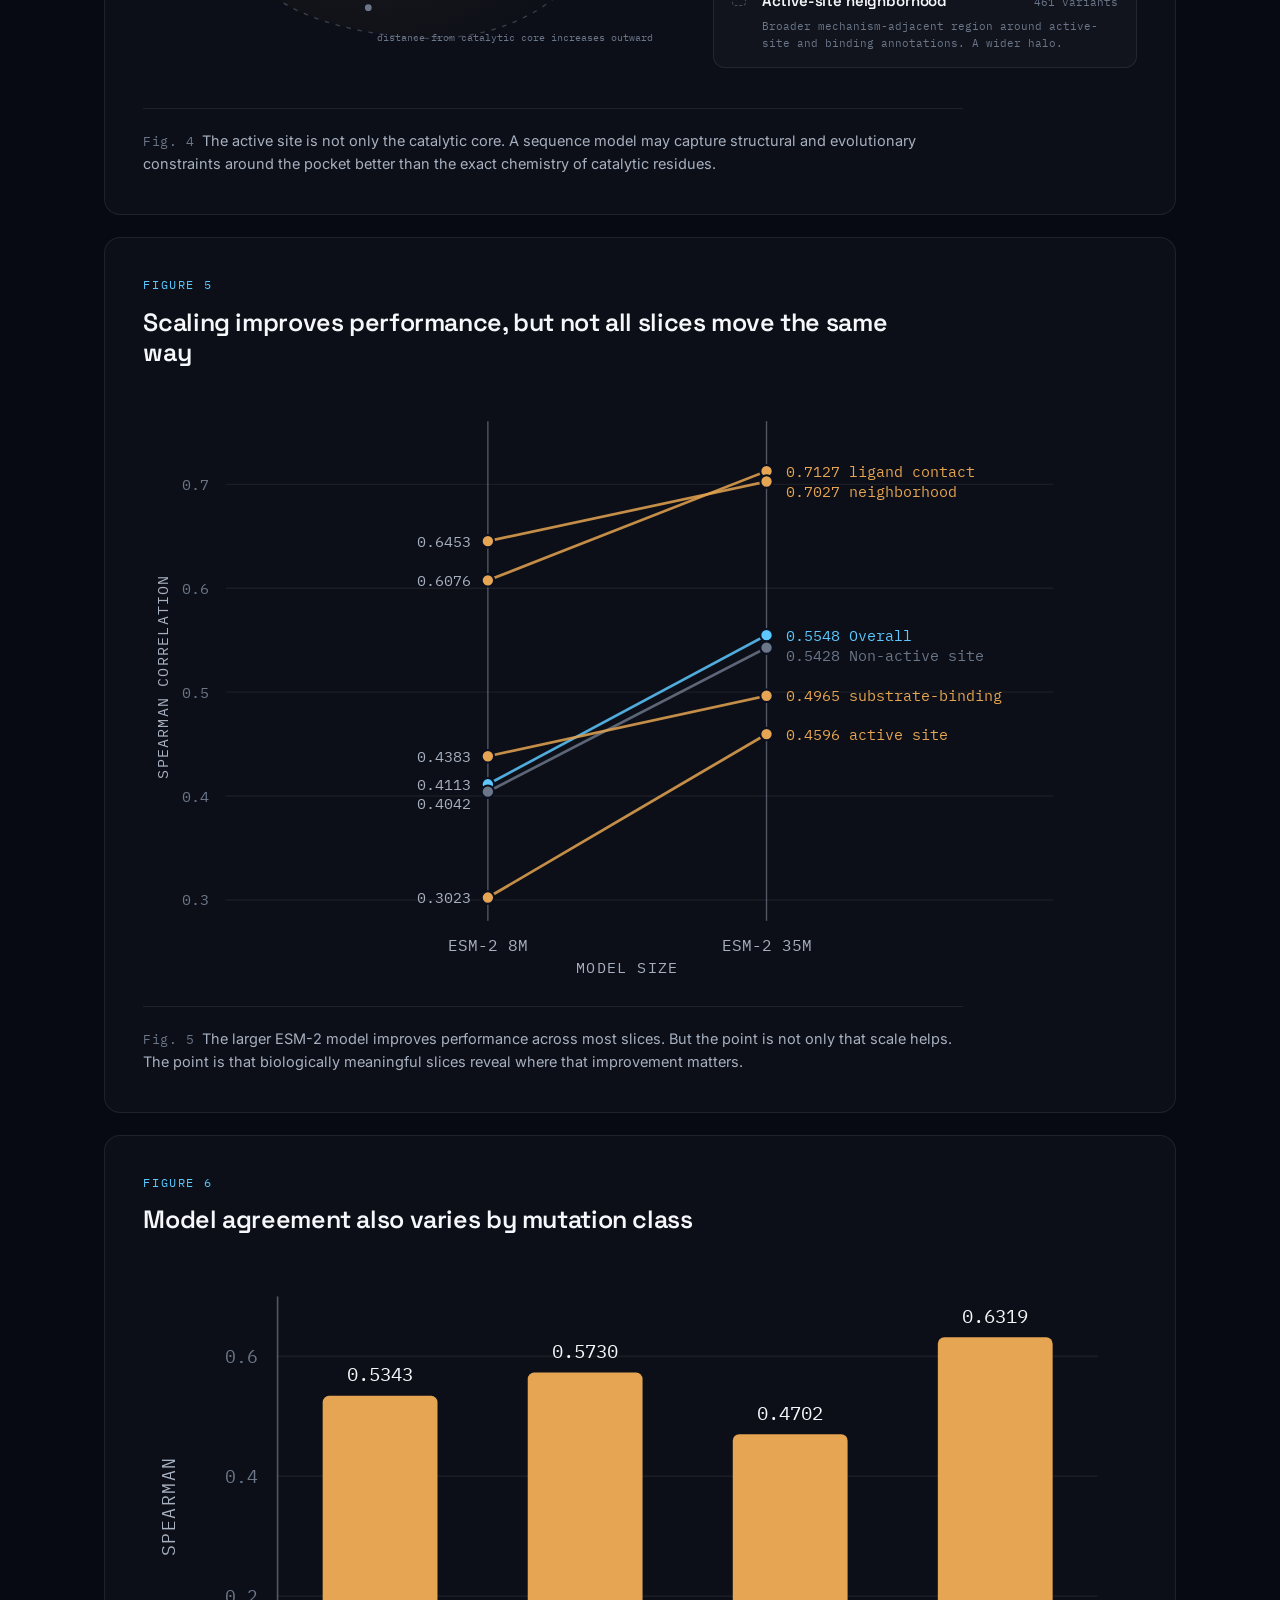
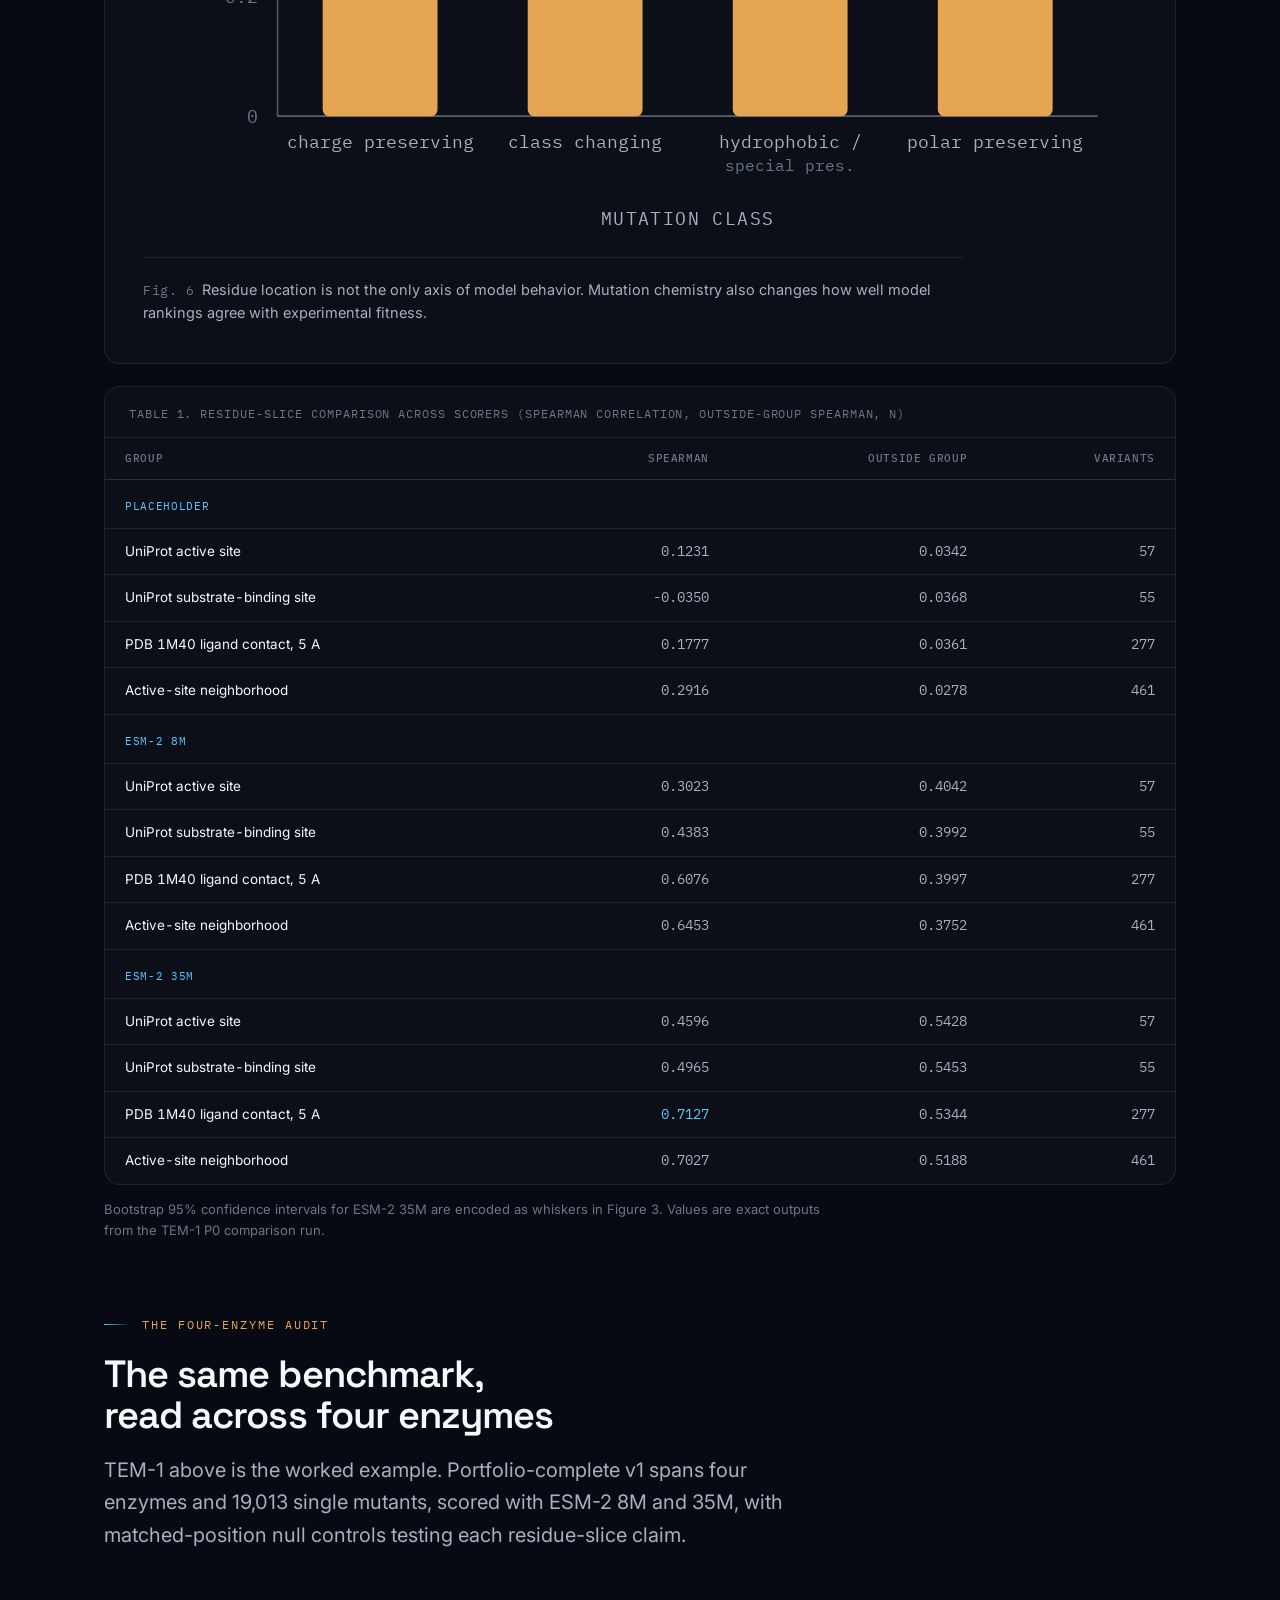
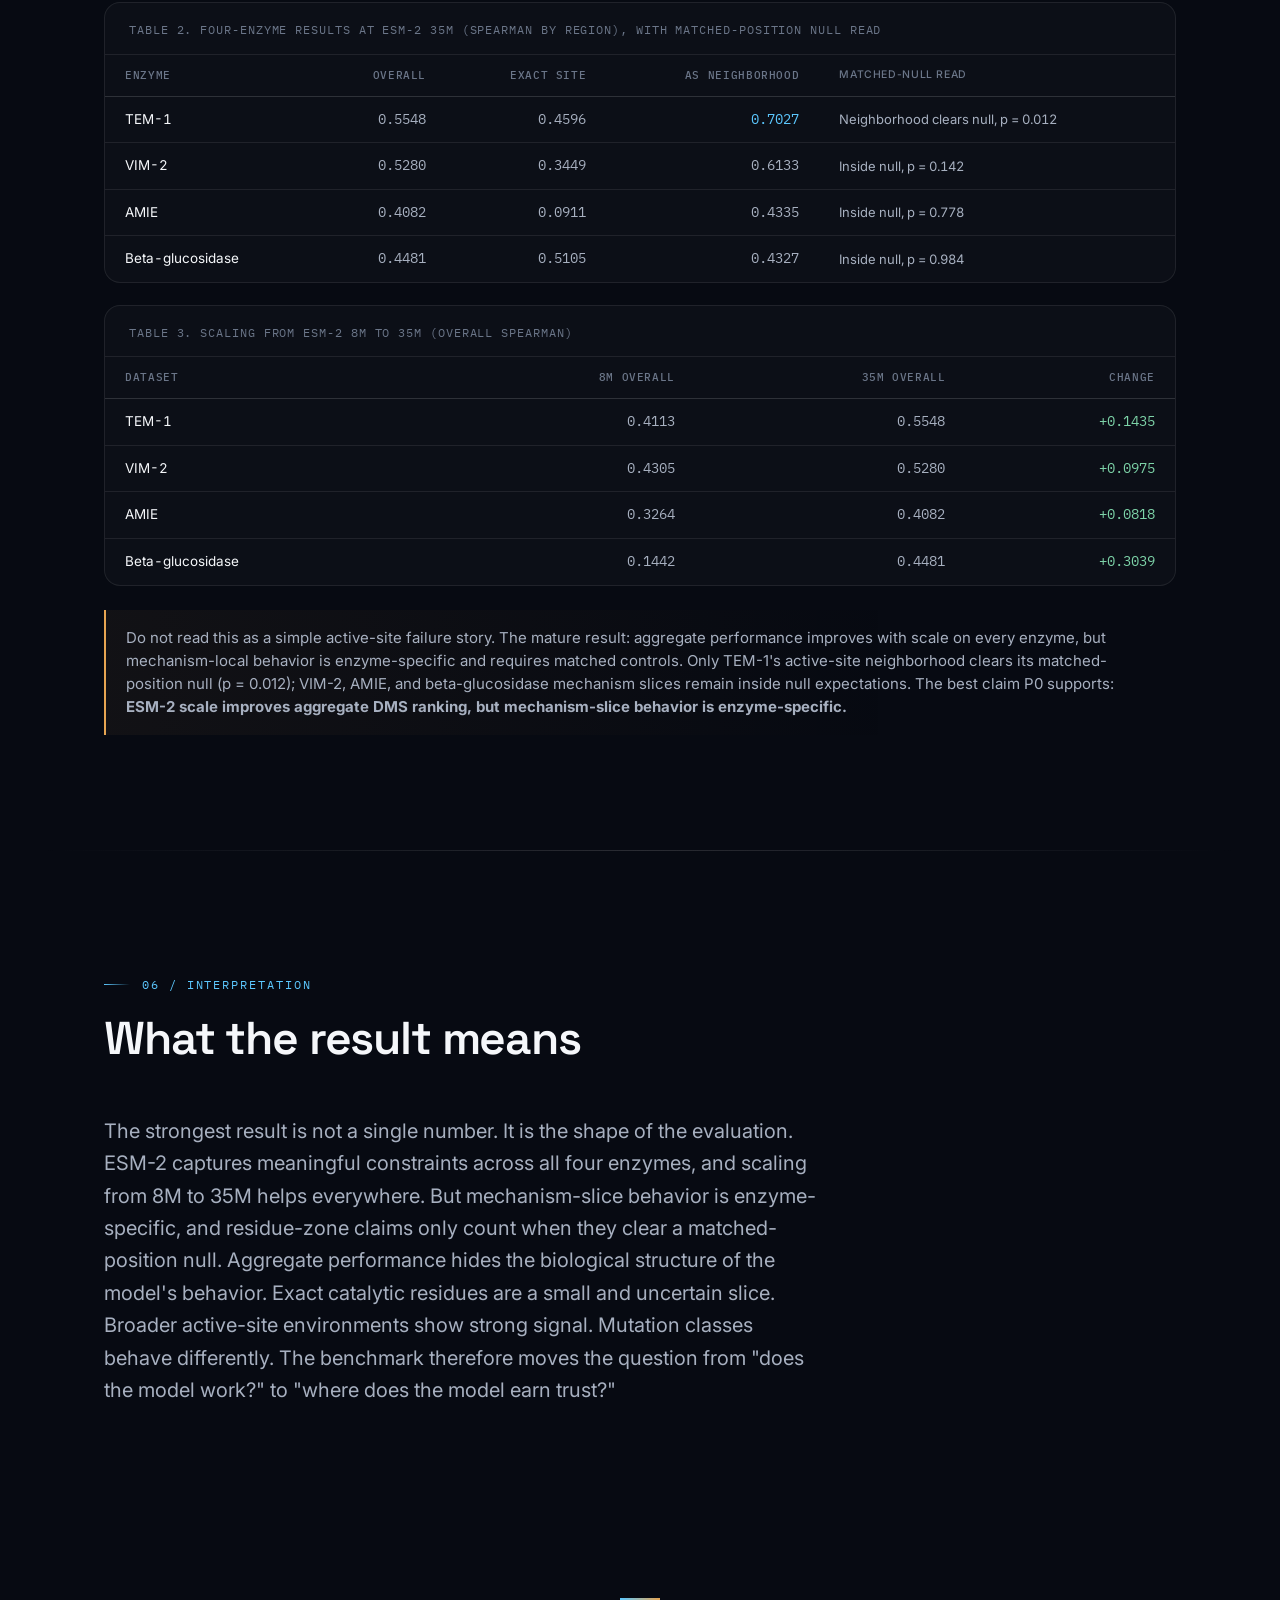
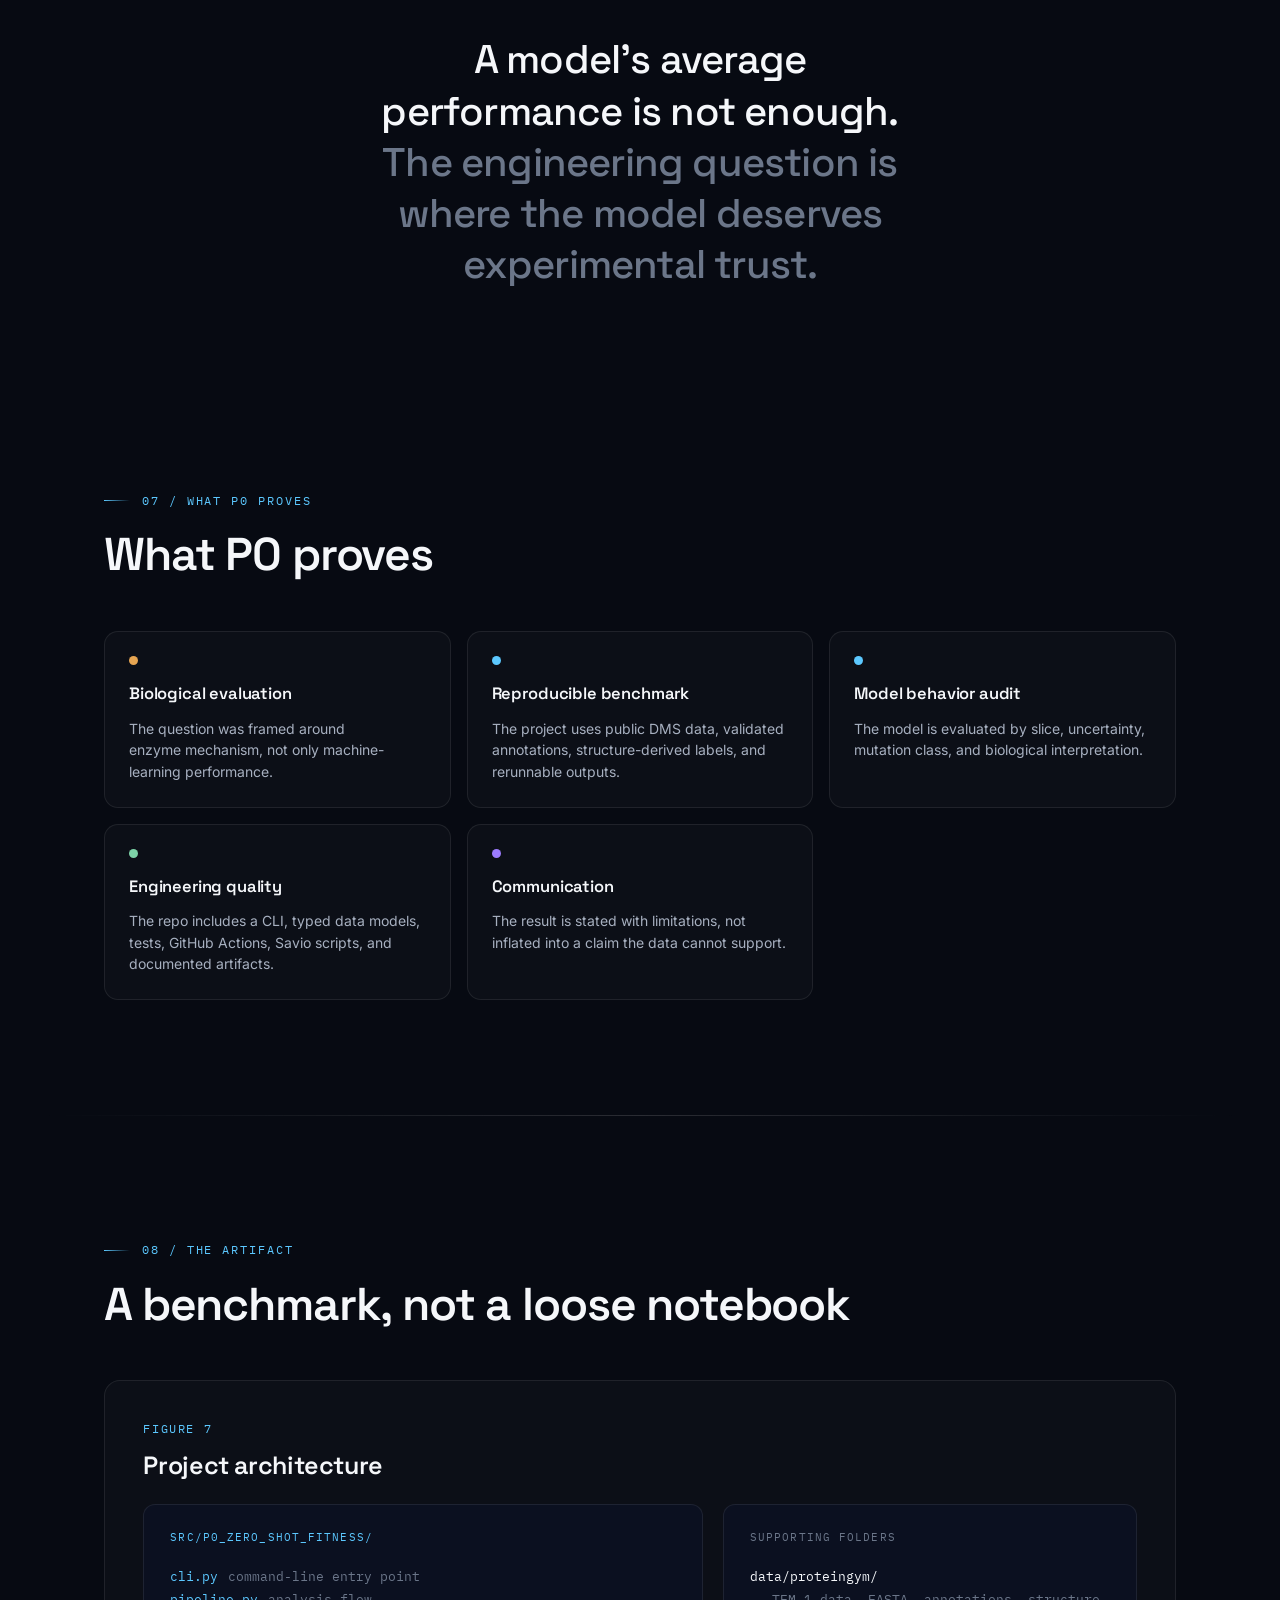
==== commit 05373374: "Update portfolio site with P1 project page" ====
--- a/projects/p0-zero-shot-fitness.html
+++ b/projects/p0-zero-shot-fitness.html
@@ -3,8 +3,8 @@
 <head>
 <meta charset="UTF-8" />
 <meta name="viewport" content="width=device-width, initial-scale=1.0" />
-<title>P0. Mechanism-Stratified Zero-Shot Protein Fitness · Eze Ukabiala</title>
-<meta name="description" content="P0, zero-shot fitness, shipped v1.1. A zero-shot ESM-2 benchmark on TEM-1 and VIM-2 beta-lactamases that asks not only whether protein language model scores correlate with experimental fitness, but where that correlation changes across catalytic residues, metal-binding residues, active-site neighborhoods, and the rest of the protein. A biological failure-mode audit for protein language models." />
+<title>P0. Interrogating a Protein Language Model Where Enzyme Chemistry Matters · Eze Ukabiala</title>
+<meta name="description" content="P0, mechanism-sliced zero-shot fitness, portfolio-complete v1. A four-enzyme (TEM-1, VIM-2, AMIE, beta-glucosidase) zero-shot ESM-2 benchmark that asks not only whether protein language model scores correlate with experimental fitness, but where that correlation changes across catalytic residues, ligand-contact regions, and the rest of the protein, tested against matched-position null controls. A biological failure-mode audit for protein language models." />
 <link rel="preconnect" href="https://fonts.googleapis.com" />
 <link rel="preconnect" href="https://fonts.gstatic.com" crossorigin />
 <link href="https://fonts.googleapis.com/css2?family=Space+Grotesk:wght@400;500;600;700&family=Inter:wght@400;500;600&family=IBM+Plex+Mono:wght@400;500&display=swap" rel="stylesheet" />
@@ -19,15 +19,15 @@
 <!-- Open Graph / social share -->
 <meta property="og:type" content="article" />
 <meta property="og:site_name" content="Eze Ukabiala" />
-<meta property="og:title" content="P0. Mechanism-Stratified Zero-Shot Protein Fitness" />
-<meta property="og:description" content="A zero-shot ESM-2 benchmark on TEM-1 and VIM-2 beta-lactamases that asks where protein language model correlation changes across catalytic residues, metal-binding residues, active-site neighborhoods, and the rest of the protein." />
+<meta property="og:title" content="P0. Interrogating a Protein Language Model Where Enzyme Chemistry Matters" />
+<meta property="og:description" content="A zero-shot ESM-2 benchmark on TEM-1 beta-lactamase that asks not whether protein language model scores correlate with fitness, but where that correlation changes across catalytic residues, ligand-contact regions, and the rest of the protein. A biological failure-mode audit." />
 <meta property="og:url" content="https://bababongo.github.io/projects/p0-zero-shot-fitness.html" />
 <meta property="og:image" content="https://bababongo.github.io/og-image.png" />
 <meta property="og:image:width" content="1200" />
 <meta property="og:image:height" content="630" />
 <meta name="twitter:card" content="summary_large_image" />
-<meta name="twitter:title" content="P0. Mechanism-Stratified Zero-Shot Protein Fitness" />
-<meta name="twitter:description" content="A biological failure-mode audit for protein language models: zero-shot ESM-2 on TEM-1 and VIM-2 beta-lactamases, read by residue slice." />
+<meta name="twitter:title" content="P0. Interrogating a Protein Language Model Where Enzyme Chemistry Matters" />
+<meta name="twitter:description" content="A biological failure-mode audit for protein language models: zero-shot ESM-2 on TEM-1 beta-lactamase, read by residue slice." />
 <meta name="twitter:image" content="https://bababongo.github.io/og-image.png" />
 </head>
 <body>
@@ -68,11 +68,11 @@
     <div class="crumb">
       <a href="../index.html#projects">Projects</a>
       <span class="sep">/</span>
-      <span class="here">P0. Interrogate the model</span>
+      <span class="here">P0. Mechanism-sliced zero-shot fitness</span>
     </div>
     <div class="nav-actions">
       <a href="https://github.com/Bababongo/p0-zero-shot-fitness" data-repo-href class="btn btn-ghost">View repository
-        <svg width="15" height="15" viewBox="0 0 16 16" fill="none"><path d="M6 3H3v10h10v-3M9 3h4v4M13 3 7 9" stroke="currentColor" stroke-width="1.5" stroke-linecap="round" stroke-linejoin="round"/></svg>
+        <svg width="15" height="15" viewBox="0 0 16 16" fill="none" aria-hidden="true"><path d="M6 3H3v10h10v-3M9 3h4v4M13 3 7 9" stroke="currentColor" stroke-width="1.5" stroke-linecap="round" stroke-linejoin="round"/></svg>
       </a>
     </div>
   </div>
@@ -94,18 +94,18 @@
 <section class="cs-section cs-hero" id="top" data-screen-label="Hero">
   <div class="wrap">
     <div class="hero-eyebrow-row reveal">
-      <span class="k">P0</span><span>·</span><span>zero-shot fitness</span><span>·</span><span class="shipped">shipped v1.1</span>
+      <span class="k">P0</span><span>·</span><span>mechanism-sliced zero-shot fitness</span><span>·</span><span class="shipped">portfolio-complete v1</span>
     </div>
     <h1 class="reveal">Interrogating a Protein Language Model <span class="grad">Where Enzyme Chemistry Matters</span></h1>
     <p class="subhero reveal d1">A protein language model can look good on average while still being least trustworthy at the residues an enzyme engineer cares about most. P0 turns that suspicion into a measurable benchmark.</p>
     <p class="thesis reveal d1">A model score is not biological truth. It is <span class="em">a hypothesis about which measurements are worth buying.</span></p>
 
     <div class="chips reveal d2">
-      <span class="chip"><span class="ck">Systems</span> TEM-1 and VIM-2 beta-lactamases</span>
-      <span class="chip"><span class="ck">Datasets</span> ProteinGym BLAT_ECOLX + A4GRB6_PSEAI</span>
-      <span class="chip"><span class="ck">Variants</span> 4,783 TEM-1 + 5,004 VIM-2 single mutants</span>
-      <span class="chip"><span class="ck">Model</span> ESM-2 masked-marginal scoring</span>
-      <span class="chip"><span class="ck">Status</span> two-enzyme extension</span>
+      <span class="chip"><span class="ck">Enzymes</span> TEM-1 · VIM-2 · AMIE · beta-glucosidase</span>
+      <span class="chip"><span class="ck">Variants</span> 19,013 single mutants</span>
+      <span class="chip"><span class="ck">Model</span> ESM-2 8M and 35M masked-marginal</span>
+      <span class="chip"><span class="ck">Controls</span> matched-position null</span>
+      <span class="chip"><span class="ck">Status</span> portfolio-complete v1</span>
       <span class="chip"><span class="ck">Artifact</span> Python package, CLI, tests, CI, Savio scripts</span>
     </div>
 
@@ -115,7 +115,7 @@
       <div class="hd-flow">
         <div class="hd-stage">
           <div class="st-k">Input</div>
-          <div class="st-t">Enzyme DMS landscapes</div>
+          <div class="st-t">TEM-1 DMS landscape</div>
           <div class="hd-glyph">
             <svg viewBox="0 0 150 68" aria-hidden="true">
               <g>
@@ -138,8 +138,8 @@
                 <rect x="74" y="46" width="16" height="16" rx="2" fill="#5CC8FF" opacity="0.58"/>
                 <rect x="92" y="46" width="16" height="16" rx="2" fill="#5CC8FF" opacity="0.25"/>
                 <text x="118" y="20" fill="#6B7689" font-family="'IBM Plex Mono',monospace" font-size="9">fitness</text>
-                <text x="118" y="38" fill="#6B7689" font-family="'IBM Plex Mono',monospace" font-size="9">TEM-1</text>
-                <text x="118" y="56" fill="#6B7689" font-family="'IBM Plex Mono',monospace" font-size="9">VIM-2</text>
+                <text x="118" y="38" fill="#6B7689" font-family="'IBM Plex Mono',monospace" font-size="9">4,783</text>
+                <text x="118" y="56" fill="#6B7689" font-family="'IBM Plex Mono',monospace" font-size="9">variants</text>
               </g>
             </svg>
           </div>
@@ -219,11 +219,11 @@
 <section class="cs-section tight" data-screen-label="Key results">
   <div class="wrap">
     <div class="cs-head reveal" style="margin-bottom:32px">
-      <div class="cs-eyebrow">TEM-1 seed result</div>
-      <h2>The completed TEM-1 scale check</h2>
+      <div class="cs-eyebrow">Key result</div>
+      <h2>Four numbers, read three ways</h2>
     </div>
     <div class="metric-strip" id="metric-strip" data-screen-label="Metric strip"></div>
-    <p class="body-copy reveal" style="margin-top:22px;max-width:820px;color:var(--text-3);font-size:14px">This strip shows the completed TEM-1 seed result. VIM-2 appears later as the first extension result. Top-5 enrichment is a small top-k metric and should not dominate interpretation.</p>
+    <p class="body-copy reveal" style="margin-top:22px;max-width:820px;color:var(--text-3);font-size:14px">Top-5 enrichment is a small top-k metric. It is reported for completeness and should not dominate interpretation.</p>
   </div>
 </section>
 
@@ -235,10 +235,9 @@
       <h2>The result in one minute</h2>
     </div>
     <div class="reveal">
-      <p class="lead">P0 evaluates whether a protein language model predicts experimental mutation effects equally well across different biological regions of enzymes. The seed case scored 4,783 TEM-1 beta-lactamase single mutants with ESM-2 and compared model scores to experimental fitness.</p>
-      <p class="lead">I then expanded the benchmark to VIM-2, a metallo-beta-lactamase, to ask whether the same residue-slice pattern survives a different catalytic mechanism. VIM-2 ESM-2 8M reached 0.4305 overall Spearman, 0.3702 on the curated metal-binding/catalytic site, and 0.6128 in the active-site neighborhood.</p>
-      <p class="lead">The result is nuanced. Exact catalytic or metal-site residues are positive but statistically delicate. Broader mechanism-adjacent neighborhoods show stronger model signal, including matched-position null evidence that the neighborhood result is not just a tiny-slice artifact.</p>
-      <p class="lead"><strong>The lesson:</strong> model evaluation should not stop at aggregate performance. It should ask where the model works, where it fails, and whether those failure modes line up with the biology that matters.</p>
+      <p class="lead">P0 evaluates whether a protein language model predicts experimental mutation effects equally well across different biological regions of an enzyme. Across four enzymes &mdash; TEM-1, VIM-2, AMIE, and beta-glucosidase &mdash; I scored 19,013 single amino-acid substitutions with ESM-2 (8M and 35M) and compared model scores to experimental DMS fitness, using matched-position null controls to test each residue-slice claim. TEM-1 is shown here in depth as the worked example.</p>
+      <p class="lead">The result was nuanced. ESM-2 captured meaningful zero-shot signal, and scaling from 8M to 35M parameters improved aggregate mutation ranking on every enzyme. But mechanism-slice behavior was enzyme-specific: only TEM-1's active-site neighborhood cleared its matched-position null (p = 0.012), while VIM-2, AMIE, and beta-glucosidase mechanism slices stayed inside null expectations.</p>
+      <p class="lead"><strong>The lesson:</strong> model evaluation should not stop at aggregate performance. It should ask where the model works, where it fails, and whether residue-zone claims survive matched controls.</p>
     </div>
 
     <div class="proof-cards reveal d1" style="margin-top:40px">
@@ -253,11 +252,6 @@
         <p>ESM-2 35M improved over ESM-2 8M across most slices.</p>
       </div>
       <div class="pcard">
-        <div class="pc-dot" style="background:var(--violet)"></div>
-        <h4>Second enzyme added</h4>
-        <p>VIM-2 tests whether the TEM-1 pattern begins to transfer from serine beta-lactamase chemistry to metal-dependent beta-lactamase chemistry.</p>
-      </div>
-      <div class="pcard">
         <div class="pc-dot" style="background:var(--amber)"></div>
         <h4>Average hid structure</h4>
         <p>Residue-slice analysis revealed different behavior across catalytic, ligand-contact, neighborhood, and background regions.</p>
@@ -289,10 +283,10 @@
         <h3 class="fig-title">From DMS data to biological failure-mode audit</h3>
       </div>
       <div class="pipe" data-screen-label="Pipeline">
-        <div class="pipe-node" data-reveal="The public deep-mutational-scanning datasets that ground the benchmark in measured biology.">
+        <div class="pipe-node" data-reveal="The public deep-mutational-scanning dataset that grounds the benchmark in measured biology.">
           <div class="pipe-step">01</div>
-          <h4>ProteinGym enzyme DMS</h4>
-          <div class="pipe-sub">TEM-1 seed case plus VIM-2 extension</div>
+          <h4>ProteinGym TEM-1 DMS</h4>
+          <div class="pipe-sub">4,783 single amino-acid substitutions</div>
         </div>
         <div class="pipe-node" data-reveal="Every substitution is checked against the wild-type residue before it is scored.">
           <div class="pipe-step">02</div>
@@ -320,7 +314,7 @@
           <div class="pipe-sub">where the model earns experimental trust</div>
         </div>
       </div>
-      <figcaption class="fig-caption"><span class="fnum">Fig. 1</span>The benchmark asks a biological question, not only a modeling question: does zero-shot fitness prediction behave differently across regions of enzymes with different mechanistic roles?</figcaption>
+      <figcaption class="fig-caption"><span class="fnum">Fig. 1</span>The benchmark asks a biological question, not only a modeling question: does zero-shot fitness prediction behave differently across regions of an enzyme with different mechanistic roles?</figcaption>
     </figure>
   </div>
 </section>
@@ -335,13 +329,13 @@
       <h2>The system</h2>
     </div>
     <div class="datacard reveal d1" style="margin-bottom:26px">
-      <div class="dc-row"><div class="dc-k">Seed protein</div><div class="dc-v">TEM-1 beta-lactamase</div></div>
-      <div class="dc-row"><div class="dc-k">Seed dataset</div><div class="dc-v"><span class="mono">ProteinGym BLAT_ECOLX_Firnberg_2014</span>, 4,783 single mutants</div></div>
-      <div class="dc-row"><div class="dc-k">Extension protein</div><div class="dc-v">VIM-2 metallo-beta-lactamase</div></div>
-      <div class="dc-row"><div class="dc-k">Extension dataset</div><div class="dc-v"><span class="mono">ProteinGym A4GRB6_PSEAI_Chen_2020</span>, 5,004 single mutants</div></div>
+      <div class="dc-row"><div class="dc-k">Protein</div><div class="dc-v">TEM-1 beta-lactamase</div></div>
+      <div class="dc-row"><div class="dc-k">Dataset</div><div class="dc-v"><span class="mono">ProteinGym BLAT_ECOLX_Firnberg_2014</span></div></div>
+      <div class="dc-row"><div class="dc-k">Assay context</div><div class="dc-v">growth under ampicillin selection</div></div>
       <div class="dc-row"><div class="dc-k">Fitness target</div><div class="dc-v">ProteinGym <span class="mono">DMS_score</span></div></div>
-    </div>
-    <p class="body-copy reveal d1">TEM-1 beta-lactamase is a useful first benchmark because it has public DMS data and known active-site biology. VIM-2 is the next useful stress test because it keeps the beta-lactamase problem family while changing the catalytic mechanism from serine-based chemistry to metal-dependent chemistry.</p>
+      <div class="dc-row"><div class="dc-k">Variants analyzed</div><div class="dc-v">4,783 single amino-acid substitutions</div></div>
+    </div>
+    <p class="body-copy reveal d1">TEM-1 beta-lactamase is a useful first benchmark because it has public DMS data and known active-site biology. That allows the evaluation to compare model scores against measured fitness while asking whether model behavior changes across mechanistic regions.</p>
   </div>
 </section>
 
@@ -370,7 +364,6 @@
       </div>
     </div>
     <p class="limit-note reveal d1" style="margin-top:24px">The exact active-site group is intentionally narrow and biologically meaningful, but statistically small. The broader groups test whether the model captures constraints around the functional environment, not only the catalytic core.</p>
-    <p class="limit-note reveal d1" style="margin-top:14px">For VIM-2, I added curated metal-binding/catalytic-site labels and an active-site-neighborhood slice. The structure-derived ligand-contact labels are the next annotation upgrade, not yet claimed as finished.</p>
   </div>
 </section>
 
@@ -401,8 +394,7 @@
     <div class="cs-head reveal">
       <div class="cs-eyebrow">05 / The results</div>
       <h2>The results</h2>
-      <p class="lead" style="margin-top:6px">In the TEM-1 seed case, overall Spearman improved from 0.4113 with ESM-2 8M to 0.5548 with ESM-2 35M. Exact UniProt active-site performance improved from 0.3023 to 0.4596, but remained below the non-active-site background. Broader ligand-contact and active-site-neighborhood slices reached 0.7127 and 0.7027 with ESM-2 35M.</p>
-      <p class="lead" style="margin-top:18px">The VIM-2 extension now gives the project its first generalization test: ESM-2 8M reaches 0.4305 overall, 0.3702 on curated metal-binding/catalytic residues, and 0.6128 in the active-site neighborhood. That neighborhood result is higher than matched random residue-position controls.</p>
+      <p class="lead" style="margin-top:6px">The figures below show TEM-1 in depth; the four-enzyme summary follows. For TEM-1, overall Spearman improved from 0.4113 with ESM-2 8M to 0.5548 with ESM-2 35M. Exact UniProt active-site performance also improved, from 0.3023 to 0.4596, but remained below the non-active-site background. Broader ligand-contact and active-site-neighborhood slices showed stronger signal, reaching 0.7127 and 0.7027 with ESM-2 35M.</p>
     </div>
 
     <!-- FIGURE 2 -->
@@ -538,46 +530,6 @@
       <figcaption class="fig-caption"><span class="fnum">Fig. 5</span>The larger ESM-2 model improves performance across most slices. But the point is not only that scale helps. The point is that biologically meaningful slices reveal where that improvement matters.</figcaption>
     </figure>
 
-    <figure class="figure reveal">
-      <div class="fig-head">
-        <span class="fig-num">Extension result</span>
-        <h3 class="fig-title">VIM-2 tests whether the pattern survives a different beta-lactamase mechanism</h3>
-        <p class="body-copy" style="margin-top:12px;font-size:15px">VIM-2 is a metallo-beta-lactamase. It gives P0 a second enzyme without jumping to an unrelated biology problem. The current VIM-2 result uses ESM-2 8M; ESM-2 35M and structure-derived ligand-contact labels are next.</p>
-      </div>
-      <div class="proof-cards" style="margin-bottom:24px">
-        <div class="pcard">
-          <div class="pc-dot" style="background:var(--cyan)"></div>
-          <h4>Overall signal</h4>
-          <p>ESM-2 8M reaches 0.4305 Spearman on 5,004 VIM-2 single mutants.</p>
-        </div>
-        <div class="pcard">
-          <div class="pc-dot" style="background:var(--amber)"></div>
-          <h4>Exact metal site</h4>
-          <p>The curated metal-binding/catalytic-site slice is positive but lower than the outside group.</p>
-        </div>
-        <div class="pcard">
-          <div class="pc-dot" style="background:var(--green)"></div>
-          <h4>Neighborhood signal</h4>
-          <p>The active-site-neighborhood slice reaches 0.6128 and is higher than matched random residue-position controls.</p>
-        </div>
-      </div>
-      <div class="table-wrap" data-screen-label="VIM-2 result table">
-        <table class="sci">
-          <caption>VIM-2 extension. ESM-2 8M residue-slice result</caption>
-          <thead>
-            <tr><th>Slice</th><th>Spearman</th><th>Outside group</th><th>Variants</th></tr>
-          </thead>
-          <tbody>
-            <tr><td class="grp">Overall</td><td>0.4305</td><td>-</td><td>5,004</td></tr>
-            <tr><td class="grp">Curated metal-binding site</td><td>0.3702</td><td>0.4123</td><td>113</td></tr>
-            <tr><td class="grp">Active-site neighborhood</td><td><span class="best">0.6128</span></td><td>0.3936</td><td>448</td></tr>
-          </tbody>
-        </table>
-      </div>
-      <figcaption class="fig-caption"><span class="fnum">VIM-2</span>The important update is not that one new number is impressive. It is that the benchmark now has a path from one polished case study toward a mechanism-stratified enzyme panel.</figcaption>
-      <div class="fig-teach amber"><span>This is the intellectual upgrade: <b>the project is moving from "does this work on TEM-1?" to "is there a repeatable active-site-neighborhood pattern across enzyme mechanisms?"</b></span></div>
-    </figure>
-
     <!-- FIGURE 6 - MUTATION CLASS -->
     <figure class="figure reveal">
       <div class="fig-head">
@@ -592,15 +544,51 @@
     <div class="reveal" style="margin-top:22px">
       <div class="table-wrap" data-screen-label="Supplementary table">
         <table class="sci">
-          <caption>TEM-1 seed case. Residue-slice comparison across scorers (Spearman correlation, outside-group Spearman, n)</caption>
+          <caption>Table 1. Residue-slice comparison across scorers (Spearman correlation, outside-group Spearman, n)</caption>
           <thead>
             <tr><th>Group</th><th>Spearman</th><th>Outside group</th><th>Variants</th></tr>
           </thead>
           <tbody id="sci-table-body"></tbody>
         </table>
       </div>
-      <p class="body-copy" style="margin-top:14px;color:var(--text-3);font-size:13px">Bootstrap 95% confidence intervals for ESM-2 35M are encoded as whiskers in Figure 3. Values are exact outputs from the P0 comparison run.</p>
-    </div>
+      <p class="body-copy" style="margin-top:14px;color:var(--text-3);font-size:13px">Bootstrap 95% confidence intervals for ESM-2 35M are encoded as whiskers in Figure 3. Values are exact outputs from the TEM-1 P0 comparison run.</p>
+    </div>
+
+    <!-- FOUR-ENZYME AUDIT -->
+    <div class="cs-head reveal" style="margin-top:64px">
+      <div class="cs-eyebrow" style="color:var(--amber)">The four-enzyme audit</div>
+      <h2 style="font-size:clamp(24px,3.2vw,38px)">The same benchmark, read across four enzymes</h2>
+      <p class="lead" style="margin-top:6px">TEM-1 above is the worked example. Portfolio-complete v1 spans four enzymes and 19,013 single mutants, scored with ESM-2 8M and 35M, with matched-position null controls testing each residue-slice claim.</p>
+    </div>
+    <div class="reveal d1">
+      <div class="table-wrap" data-screen-label="Four-enzyme results">
+        <table class="sci">
+          <caption>Table 2. Four-enzyme results at ESM-2 35M (Spearman by region), with matched-position null read</caption>
+          <thead><tr><th>Enzyme</th><th>Overall</th><th>Exact site</th><th>AS neighborhood</th><th class="txt">Matched-null read</th></tr></thead>
+          <tbody>
+            <tr><td class="grp">TEM-1</td><td>0.5548</td><td>0.4596</td><td><span class="best">0.7027</span></td><td class="txt">Neighborhood clears null, p = 0.012</td></tr>
+            <tr><td class="grp">VIM-2</td><td>0.5280</td><td>0.3449</td><td>0.6133</td><td class="txt">Inside null, p = 0.142</td></tr>
+            <tr><td class="grp">AMIE</td><td>0.4082</td><td>0.0911</td><td>0.4335</td><td class="txt">Inside null, p = 0.778</td></tr>
+            <tr><td class="grp">Beta-glucosidase</td><td>0.4481</td><td>0.5105</td><td>0.4327</td><td class="txt">Inside null, p = 0.984</td></tr>
+          </tbody>
+        </table>
+      </div>
+    </div>
+    <div class="reveal d1" style="margin-top:22px">
+      <div class="table-wrap" data-screen-label="Scaling across enzymes">
+        <table class="sci">
+          <caption>Table 3. Scaling from ESM-2 8M to 35M (overall Spearman)</caption>
+          <thead><tr><th>Dataset</th><th>8M overall</th><th>35M overall</th><th>Change</th></tr></thead>
+          <tbody>
+            <tr><td class="grp">TEM-1</td><td>0.4113</td><td>0.5548</td><td><span class="delta">+0.1435</span></td></tr>
+            <tr><td class="grp">VIM-2</td><td>0.4305</td><td>0.5280</td><td><span class="delta">+0.0975</span></td></tr>
+            <tr><td class="grp">AMIE</td><td>0.3264</td><td>0.4082</td><td><span class="delta">+0.0818</span></td></tr>
+            <tr><td class="grp">Beta-glucosidase</td><td>0.1442</td><td>0.4481</td><td><span class="delta">+0.3039</span></td></tr>
+          </tbody>
+        </table>
+      </div>
+    </div>
+    <p class="limit-note reveal d1" style="margin-top:24px">Do not read this as a simple active-site failure story. The mature result: aggregate performance improves with scale on every enzyme, but mechanism-local behavior is enzyme-specific and requires matched controls. Only TEM-1's active-site neighborhood clears its matched-position null (p = 0.012); VIM-2, AMIE, and beta-glucosidase mechanism slices remain inside null expectations. The best claim P0 supports: <strong>ESM-2 scale improves aggregate DMS ranking, but mechanism-slice behavior is enzyme-specific.</strong></p>
   </div>
 </section>
 
@@ -613,7 +601,7 @@
       <div class="cs-eyebrow">06 / Interpretation</div>
       <h2>What the result means</h2>
     </div>
-    <p class="lead reveal">The strongest result is not a single number. It is the shape of the evaluation. ESM-2 captures meaningful constraints in TEM-1, and scaling helps. VIM-2 shows that the next question is now panel-level: whether broader active-site-neighborhood signal repeats across enzyme mechanisms after controlling for slice size and residue-position effects. The benchmark therefore moves the question from "does the model work?" to "where does the model earn trust, and does that trust transfer?"</p>
+    <p class="lead reveal">The strongest result is not a single number. It is the shape of the evaluation. ESM-2 captures meaningful constraints across all four enzymes, and scaling from 8M to 35M helps everywhere. But mechanism-slice behavior is enzyme-specific, and residue-zone claims only count when they clear a matched-position null. Aggregate performance hides the biological structure of the model's behavior. Exact catalytic residues are a small and uncertain slice. Broader active-site environments show strong signal. Mutation classes behave differently. The benchmark therefore moves the question from "does the model work?" to "where does the model earn trust?"</p>
   </div>
 </section>
 
@@ -634,7 +622,7 @@
       <div class="pcard">
         <div class="pc-dot" style="background:var(--amber)"></div>
         <h4>Biological evaluation</h4>
-        <p>The question was framed around enzyme mechanism, active-site neighborhoods, and metal-site biology, not only machine-learning performance.</p>
+        <p>The question was framed around enzyme mechanism, not only machine-learning performance.</p>
       </div>
       <div class="pcard">
         <div class="pc-dot" style="background:var(--cyan)"></div>
@@ -644,7 +632,7 @@
       <div class="pcard">
         <div class="pc-dot" style="background:var(--cyan)"></div>
         <h4>Model behavior audit</h4>
-        <p>The model is evaluated by slice, uncertainty, mutation class, matched null controls, and biological interpretation.</p>
+        <p>The model is evaluated by slice, uncertainty, mutation class, and biological interpretation.</p>
       </div>
       <div class="pcard">
         <div class="pc-dot" style="background:var(--green)"></div>
@@ -694,11 +682,11 @@
           <div class="ap-title g">supporting folders</div>
           <div class="tree">
             <div class="row"><span class="dir">data/proteingym/</span></div>
-            <div class="row indent"><span class="desc">TEM-1 and VIM-2 data, FASTA files, annotations, structure labels</span></div>
+            <div class="row indent"><span class="desc">TEM-1 data, FASTA, annotations, structure labels</span></div>
             <div class="row"><span class="dir">results/</span></div>
             <div class="row indent"><span class="desc">metrics, scored variants, plots, comparison JSON</span></div>
             <div class="row"><span class="dir">scripts/</span></div>
-            <div class="row indent"><span class="desc">structure contacts, panel registry, and metric comparison</span></div>
+            <div class="row indent"><span class="desc">structure contacts and metric comparison</span></div>
             <div class="row"><span class="dir">hpc/</span></div>
             <div class="row indent"><span class="desc">Savio runbook and SLURM scripts</span></div>
             <div class="row"><span class="dir">tests/</span></div>
@@ -719,10 +707,9 @@
           p0-zero-shot-fitness
         </div>
         <div class="repo-badges">
-          <span class="rbadge green">shipped v1.1</span>
-          <span class="rbadge green">tests: 18 passed</span>
-          <span class="rbadge cyan">TEM-1 ESM-2 35M completed</span>
-          <span class="rbadge cyan">VIM-2 ESM-2 8M completed</span>
+          <span class="rbadge green">portfolio-complete v1</span>
+          <span class="rbadge cyan">4 enzymes · 19,013 mutants</span>
+          <span class="rbadge cyan">Savio ESM-2 35M run completed</span>
           <span class="rbadge">outputs: JSON, CSV, SVG, writeup</span>
         </div>
       </div>
@@ -731,10 +718,8 @@
         <div class="acell"><span class="adot"></span>CLI</div>
         <div class="acell"><span class="adot"></span>ESM-2 scorer</div>
         <div class="acell"><span class="adot"></span>residue annotations</div>
-        <div class="acell"><span class="adot"></span>matched null controls</div>
         <div class="acell"><span class="adot"></span>metrics</div>
         <div class="acell"><span class="adot"></span>plots</div>
-        <div class="acell"><span class="adot"></span>enzyme panel registry</div>
         <div class="acell"><span class="adot"></span>tests</div>
         <div class="acell"><span class="adot"></span>GitHub Actions</div>
         <div class="acell"><span class="adot"></span>Savio run scripts</div>
@@ -767,11 +752,11 @@
             <li>biologically framed model evaluation</li>
             <li>public DMS benchmark use</li>
             <li>validated residue annotation</li>
-            <li>TEM-1 structure-derived ligand-contact labels</li>
-            <li>VIM-2 second-enzyme baseline</li>
+            <li>structure-derived ligand-contact labels</li>
             <li>zero-shot ESM-2 scoring</li>
             <li>subgroup metrics and confidence intervals</li>
-            <li>matched residue-position null controls</li>
+            <li>matched-position null controls</li>
+            <li>four-enzyme audit across enzyme families</li>
             <li>mutation-class analysis</li>
             <li>production-style Python</li>
             <li>CLI and tests</li>
@@ -784,15 +769,15 @@
           <h4><span style="width:9px;height:9px;border-radius:50%;background:var(--text-3);display:inline-block"></span>P0 does not prove</h4>
           <ul>
             <li>ESM-2 generally fails at all catalytic residues</li>
-            <li>two beta-lactamases represent all enzymes</li>
+            <li>four enzymes represent all enzyme families</li>
+            <li>mechanism slices universally clear matched-position nulls</li>
             <li>ligand-contact performance generalizes across all structures</li>
             <li>zero-shot scoring replaces experimental validation</li>
             <li>this is a finished enzyme-design platform</li>
-            <li>this is a production foundation model</li>
           </ul>
         </div>
       </div>
-      <figcaption class="fig-caption"><span class="fnum">Fig. 8</span>Good scientific communication includes the boundary of the claim. P0 is a shipped evaluation layer, not a completed design platform.</figcaption>
+      <figcaption class="fig-caption"><span class="fnum">Fig. 8</span>Good scientific communication includes the boundary of the claim. P0 is a portfolio-complete evaluation layer, not a completed design platform.</figcaption>
     </figure>
 
     <div class="reveal d1" style="margin-top:44px">
@@ -801,13 +786,11 @@
         <h2 style="font-size:clamp(22px,2.6vw,32px)">What this does not claim</h2>
       </div>
       <ul class="limit-list">
-        <li>two beta-lactamases, not a broad enzyme panel</li>
-        <li>two assay contexts, not every functional readout</li>
+        <li>four enzymes, not all enzyme families</li>
+        <li>mixed assay contexts</li>
         <li>one sequence-only model family</li>
         <li>active-site-only group is small</li>
         <li>ligand-contact group comes from one inhibitor-bound structure</li>
-        <li>VIM-2 ESM-2 35M has not been run yet</li>
-        <li>VIM-2 structure-derived ligand-contact labels are still next</li>
         <li>DMS fitness is not pure catalytic chemistry</li>
         <li>no structure-aware baseline yet</li>
         <li>no prospective design campaign yet</li>
@@ -827,12 +810,13 @@
       <h2>Next scientific steps</h2>
     </div>
     <div class="steps reveal d1">
-      <div class="step"><span class="sn">1</span><p>Add structure-derived VIM-2 ligand/contact labels.</p></div>
-      <div class="step"><span class="sn">2</span><p>Run ESM-2 35M on VIM-2.</p></div>
-      <div class="step"><span class="sn">3</span><p>Add SARS-CoV-2 Mpro as the first non-beta-lactamase enzyme.</p></div>
-      <div class="step"><span class="sn">4</span><p>Add conservation-, solvent-accessibility-, and mutation-class-matched controls.</p></div>
-      <div class="step"><span class="sn">5</span><p>Compare residue-slice behavior across enzyme classes.</p></div>
-      <div class="step"><span class="sn">6</span><p>Turn P0 into a polished article and carousel.</p></div>
+      <div class="step"><span class="sn">1</span><p>Run ESM-2 150M.</p></div>
+      <div class="step"><span class="sn">2</span><p>Add ESM-1v.</p></div>
+      <div class="step"><span class="sn">3</span><p>Add MSA-based baseline if setup allows.</p></div>
+      <div class="step"><span class="sn">4</span><p>Expand beyond the current four-enzyme panel.</p></div>
+      <div class="step"><span class="sn">5</span><p>Test contact-label robustness across multiple ligand-bound structures.</p></div>
+      <div class="step"><span class="sn">6</span><p>Compare residue-slice behavior across enzyme classes.</p></div>
+      <div class="step"><span class="sn">7</span><p>Turn P0 into a polished article and carousel.</p></div>
     </div>
   </div>
 </section>
@@ -844,8 +828,8 @@
       <div class="cs-eyebrow">11 / The takeaway</div>
       <h2>The takeaway</h2>
     </div>
-    <p class="lead reveal">P0 is a benchmark for asking whether protein language model performance changes near catalytic, metal-binding, and mechanism-relevant regions of enzymes.</p>
-    <p class="lead reveal d1">The main lesson is simple: overall model performance is not enough. In AI biology, the interesting question is where the model works, where it fails, whether those failure modes line up with the biology a scientist actually cares about, and whether that pattern transfers beyond one enzyme.</p>
+    <p class="lead reveal">P0 is a benchmark for asking whether protein language model performance changes near catalytic and mechanism-relevant regions of an enzyme.</p>
+    <p class="lead reveal d1">The main lesson is simple: overall model performance is not enough. In AI biology, the interesting question is where the model works, where it fails, and whether those failure modes line up with the biology a scientist actually cares about.</p>
   </div>
 </section>
 
@@ -853,14 +837,14 @@
 <section class="cs-section cs-cta" data-screen-label="Call to action">
   <div class="wrap-narrow">
     <h2 class="reveal">The model score is the beginning of the question, not the end of the experiment.</h2>
-    <p class="final-line reveal d1">P0 is now two beta-lactamases, two assay contexts, and one sequence-only model family. It is an evaluation layer, built with biological judgment, not a finished design platform.</p>
+    <p class="final-line reveal d1">P0 is four enzymes, mixed assay contexts, and one sequence-only model family. It is an evaluation layer, built with biological judgment, not a finished design platform.</p>
     <div class="cta-actions reveal d1">
       <a href="https://github.com/Bababongo/p0-zero-shot-fitness" data-repo-href class="btn btn-primary">View repository
-        <svg width="16" height="16" viewBox="0 0 16 16" fill="none"><path d="M3 8h9M8 4l4 4-4 4" stroke="currentColor" stroke-width="1.6" stroke-linecap="round" stroke-linejoin="round"/></svg>
+        <svg width="16" height="16" viewBox="0 0 16 16" fill="none" aria-hidden="true"><path d="M3 8h9M8 4l4 4-4 4" stroke="currentColor" stroke-width="1.6" stroke-linecap="round" stroke-linejoin="round"/></svg>
       </a>
       <a href="../index.html#projects" class="btn btn-ghost">Back to projects</a>
-      <a href="https://ezeukabiala.substack.com/" target="_blank" rel="noopener" class="btn-text">Read From Model to Mutant
-        <svg class="arrow" width="14" height="14" viewBox="0 0 16 16" fill="none"><path d="M3 8h9M8 4l4 4-4 4" stroke="currentColor" stroke-width="1.5" stroke-linecap="round" stroke-linejoin="round"/></svg>
+      <a href="https://ezeukabiala.substack.com/" target="_blank" rel="noopener noreferrer" class="btn-text">Read From Model to Mutant
+        <svg class="arrow" width="14" height="14" viewBox="0 0 16 16" fill="none" aria-hidden="true"><path d="M3 8h9M8 4l4 4-4 4" stroke="currentColor" stroke-width="1.5" stroke-linecap="round" stroke-linejoin="round"/></svg>
       </a>
     </div>
   </div>
@@ -873,7 +857,7 @@
     <div>
       <div class="footer-name">Ezechinyere "Eze" Ukabiala</div>
       <div class="footer-role">AI protein-engineering campaign scientist · AI systems for experimental biology</div>
-      <div class="footer-brand">P0. Interrogate the model · zero-shot fitness · shipped v1.1</div>
+      <div class="footer-brand">P0. Mechanism-sliced zero-shot fitness · portfolio-complete v1</div>
       <div class="footer-note">This case study reports a model-evaluation artifact built on public data. Unpublished thesis details, exact designs, and active project results are intentionally withheld while the work is active.</div>
     </div>
     <div class="footer-meta">
--- a/styles.css
+++ b/styles.css
@@ -1219,3 +1219,65 @@
   .ks-status-dot { animation: none; }
   .skip-link { transition: none; }
 }
+
+/* ============================================================
+   PUBLIC PROJECTS: shipped-artifact tier, research arc, evidence strip
+   (extends the roadmap card system; keeps the same visual language)
+   ============================================================ */
+.projects-summary { color: var(--text-2); font-size: clamp(15px, 1.5vw, 17px); line-height: 1.62; max-width: 880px; margin: 26px 0 2px; padding-left: 18px; border-left: 2px solid var(--border-strong); text-wrap: pretty; }
+.projects-summary strong { color: var(--text); font-weight: 600; }
+
+.tier-head { display: flex; align-items: baseline; gap: 14px; flex-wrap: wrap; margin: 40px 0 18px; }
+.tier-kicker { font-family: var(--font-mono); font-size: 12px; letter-spacing: 0.14em; text-transform: uppercase; color: var(--cyan); }
+.tier-note { font-family: var(--font-mono); font-size: 12px; color: var(--text-3); text-wrap: pretty; }
+
+/* two shipped cards, richer than the planned roadmap cards */
+.artifact-row { display: grid; grid-template-columns: repeat(2, 1fr); gap: 16px; }
+.rm-card.featured { background: radial-gradient(140% 120% at 0% 0%, rgba(92,200,255,0.06), transparent 55%), var(--panel); border-color: var(--border-strong); padding: 30px 30px 26px; }
+.rm-card.featured .rm-top { margin-bottom: 14px; }
+.rm-badges { display: inline-flex; align-items: center; gap: 10px; }
+.rm-rating { font-family: var(--font-mono); font-size: 12px; color: var(--text-2); letter-spacing: 0.02em; }
+.rm-card .rm-sub { font-family: var(--font-display); font-weight: 500; font-size: 15px; color: var(--text-2); letter-spacing: -0.01em; margin: -2px 0 14px; line-height: 1.4; flex: none; }
+.rm-card .rm-copy { flex: none; margin-bottom: 18px; }
+.echips { display: flex; flex-wrap: wrap; gap: 7px; margin-top: auto; }
+.echip { font-family: var(--font-mono); font-size: 11px; letter-spacing: 0.02em; color: var(--text-2); padding: 5px 10px; border-radius: 6px; border: 1px solid var(--border); background: rgba(255,255,255,0.015); }
+.rm-card.featured .rm-cta { margin-top: 18px; }
+
+/* research arc: sober P0 -> P1 -> next framework */
+.arc { margin-top: 22px; border: 1px solid var(--border); border-radius: var(--radius); background: linear-gradient(180deg, rgba(255,255,255,0.015), transparent 55%), var(--panel); padding: clamp(26px, 3vw, 40px); }
+.arc-head { max-width: 760px; margin-bottom: 30px; }
+.arc-kicker { font-family: var(--font-mono); font-size: 12px; letter-spacing: 0.14em; text-transform: uppercase; color: var(--cyan); display: inline-flex; align-items: center; gap: 12px; margin-bottom: 16px; }
+.arc-kicker::before { content: ""; width: 26px; height: 1px; background: linear-gradient(90deg, var(--cyan), transparent); }
+.arc-head h3 { font-family: var(--font-display); font-weight: 600; font-size: clamp(22px, 2.6vw, 32px); letter-spacing: -0.02em; line-height: 1.12; margin-bottom: 14px; text-wrap: balance; }
+.arc-head p { color: var(--text-2); font-size: clamp(15px, 1.5vw, 17px); line-height: 1.6; max-width: 700px; text-wrap: pretty; }
+.arc-flow { display: grid; grid-template-columns: 1fr auto 1fr auto 1fr; align-items: stretch; gap: 0; }
+.arc-node { border: 1px solid var(--border); border-top-width: 2px; background: var(--bg-1); border-radius: 12px; padding: 22px 22px 24px; min-width: 0; }
+.arc-node.an-cyan { border-top-color: var(--cyan); }
+.arc-node.an-violet { border-top-color: var(--violet); }
+.arc-node.an-amber { border-top-color: var(--amber); }
+.arc-node .arc-tag { font-family: var(--font-mono); font-size: 10.5px; letter-spacing: 0.12em; text-transform: uppercase; }
+.arc-node.an-cyan .arc-tag { color: var(--cyan); }
+.arc-node.an-violet .arc-tag { color: var(--violet); }
+.arc-node.an-amber .arc-tag { color: var(--amber); }
+.arc-node h4 { font-family: var(--font-display); font-weight: 600; font-size: 17px; letter-spacing: -0.01em; color: var(--text); margin: 12px 0 10px; }
+.arc-node p { color: var(--text-2); font-size: 13.5px; line-height: 1.55; text-wrap: pretty; }
+.arc-arrow { display: grid; place-items: center; padding: 0 clamp(12px, 1.6vw, 22px); color: var(--text-3); font-family: var(--font-mono); font-size: 20px; }
+
+/* quiet evidence strip: scientific evidence, not vanity metrics */
+.evidence-strip { display: grid; grid-template-columns: repeat(4, 1fr); gap: 14px; margin-top: 28px; padding-top: 26px; border-top: 1px solid var(--border); }
+.ev { display: flex; flex-direction: column; gap: 7px; }
+.ev-num { font-family: var(--font-display); font-weight: 600; font-size: clamp(28px, 3.4vw, 40px); letter-spacing: -0.02em; color: var(--text); line-height: 1; font-variant-numeric: tabular-nums; }
+.ev-label { font-family: var(--font-mono); font-size: 11.5px; letter-spacing: 0.04em; color: var(--text-3); }
+
+/* planned roadmap: four future cards in a calmer 2x2 */
+.roadmap.planned { grid-template-columns: repeat(2, 1fr); }
+
+@media (max-width: 900px) {
+  .artifact-row { grid-template-columns: 1fr; }
+  .arc-flow { grid-template-columns: 1fr; gap: 12px; }
+  .arc-arrow { padding: 4px 0; transform: rotate(90deg); }
+  .evidence-strip { grid-template-columns: repeat(2, 1fr); gap: 24px 14px; }
+}
+@media (max-width: 760px) {
+  .roadmap.planned { grid-template-columns: 1fr; }
+}
--- a/projects/p0.css
+++ b/projects/p0.css
@@ -652,6 +652,9 @@
 table.sci .scorer-band td:first-child { color: var(--cyan); font-family: var(--font-mono); font-size: 11px; letter-spacing: 0.06em; text-transform: uppercase; padding-top: 18px; }
 table.sci td .hi { color: var(--amber); }
 table.sci td .best { color: var(--cyan); }
+table.sci td .delta { color: var(--green); }
+table.sci td.txt, table.sci th.txt { text-align: left; white-space: normal; font-family: var(--font-body); }
+table.sci td.txt { color: var(--text-2); font-size: 13px; }
 
 /* ============================================================
    ARTIFACT PANEL
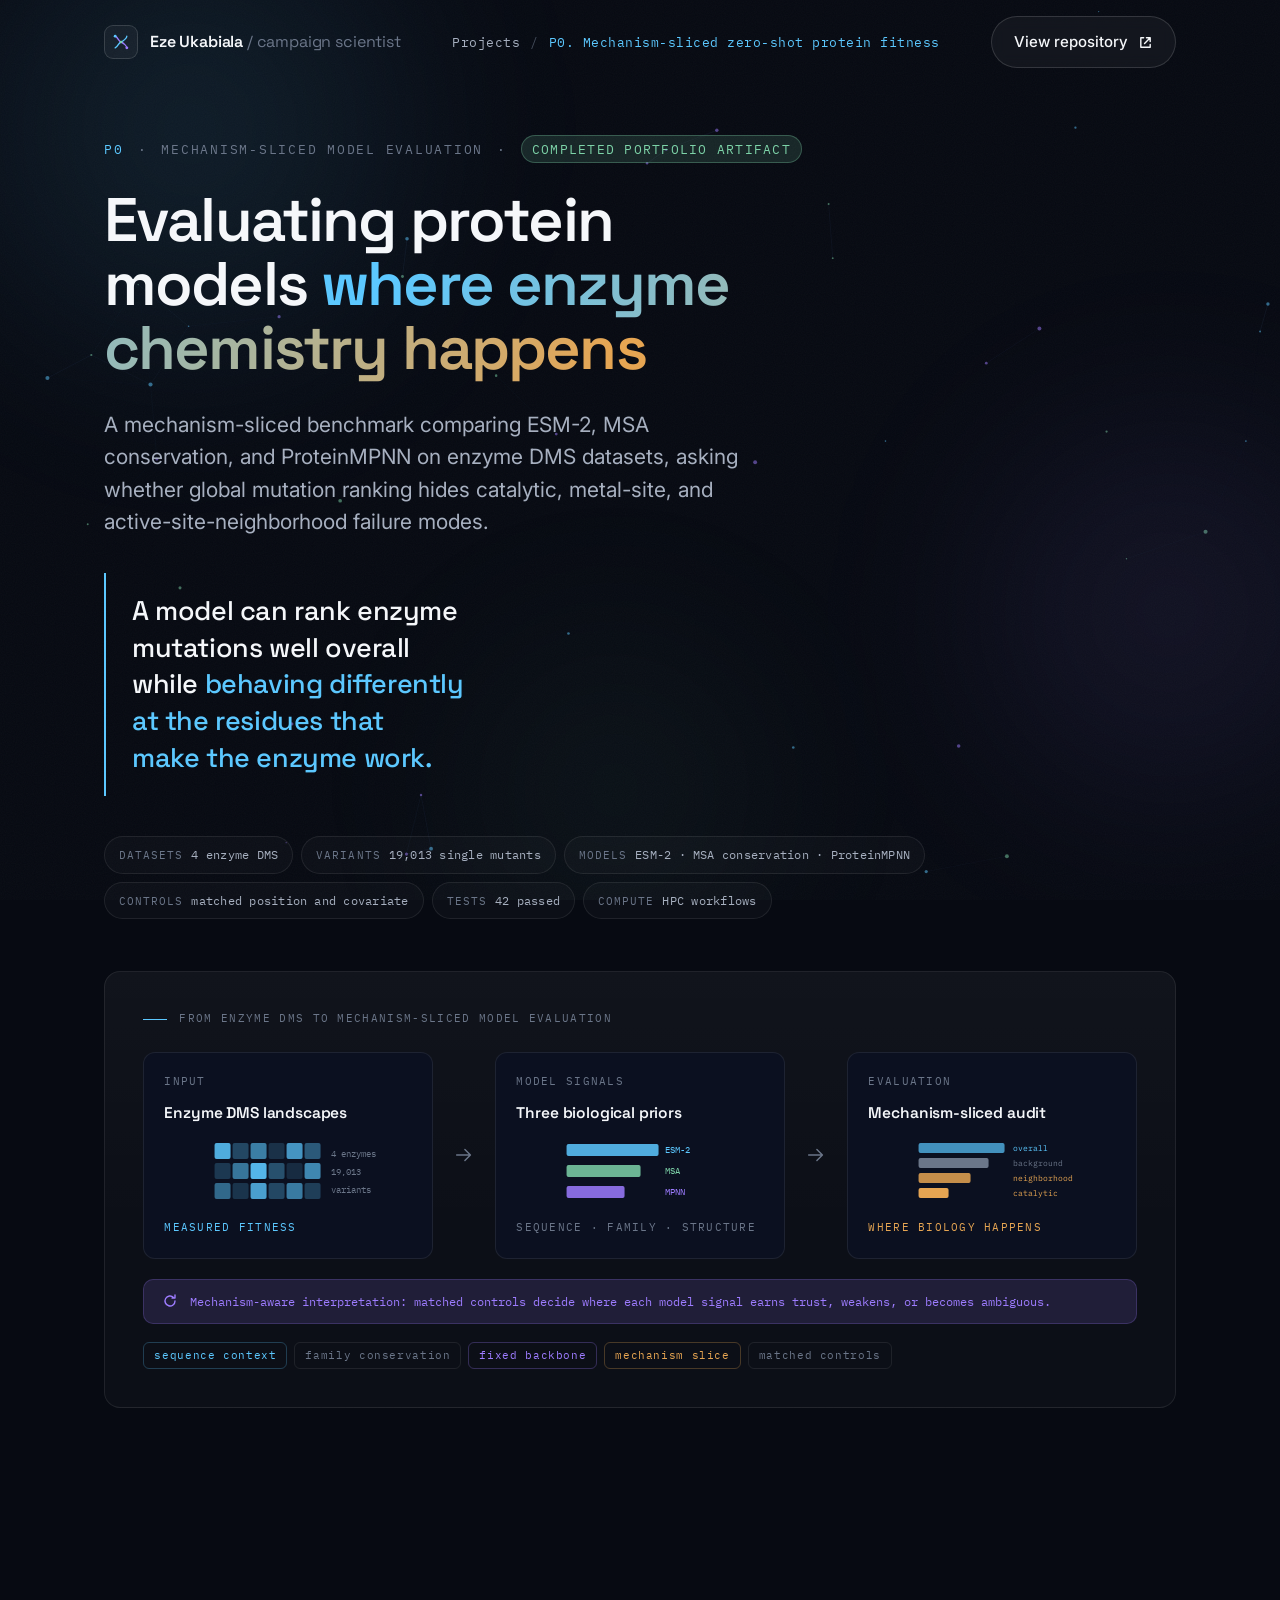
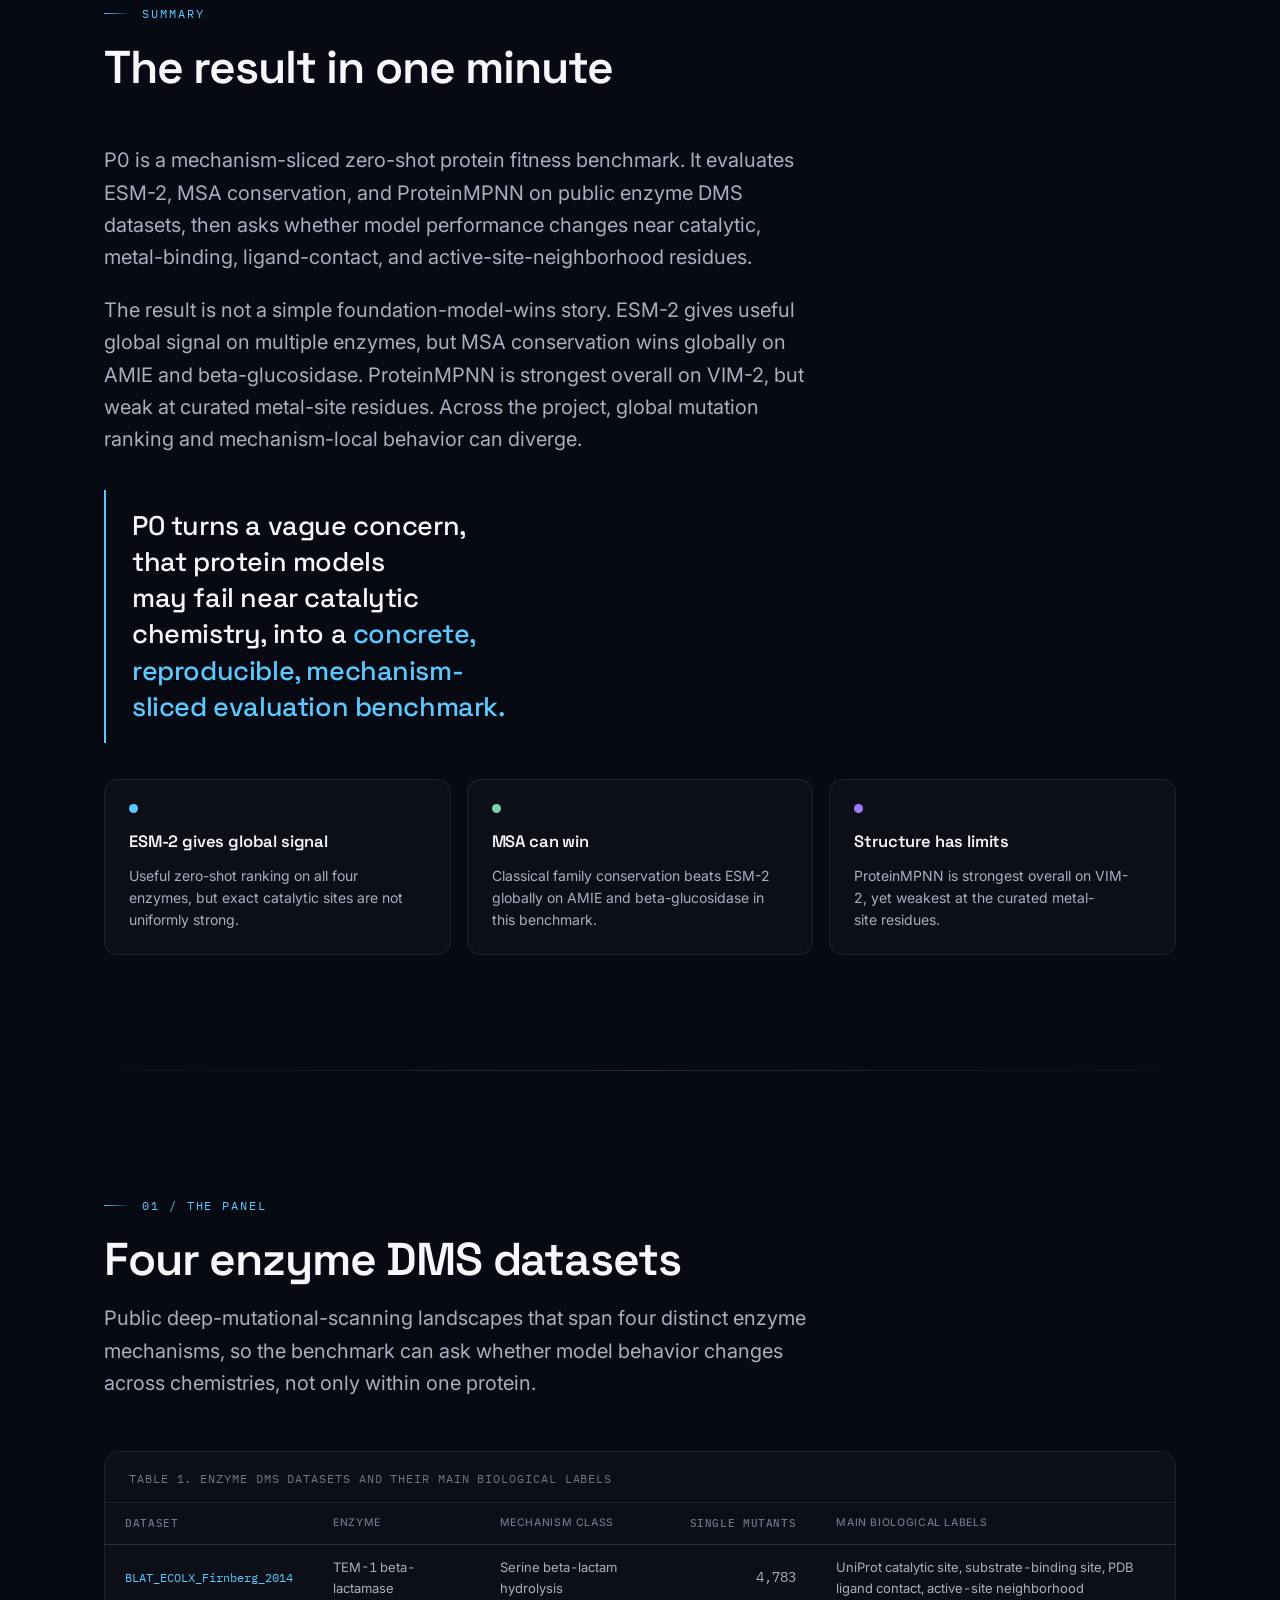
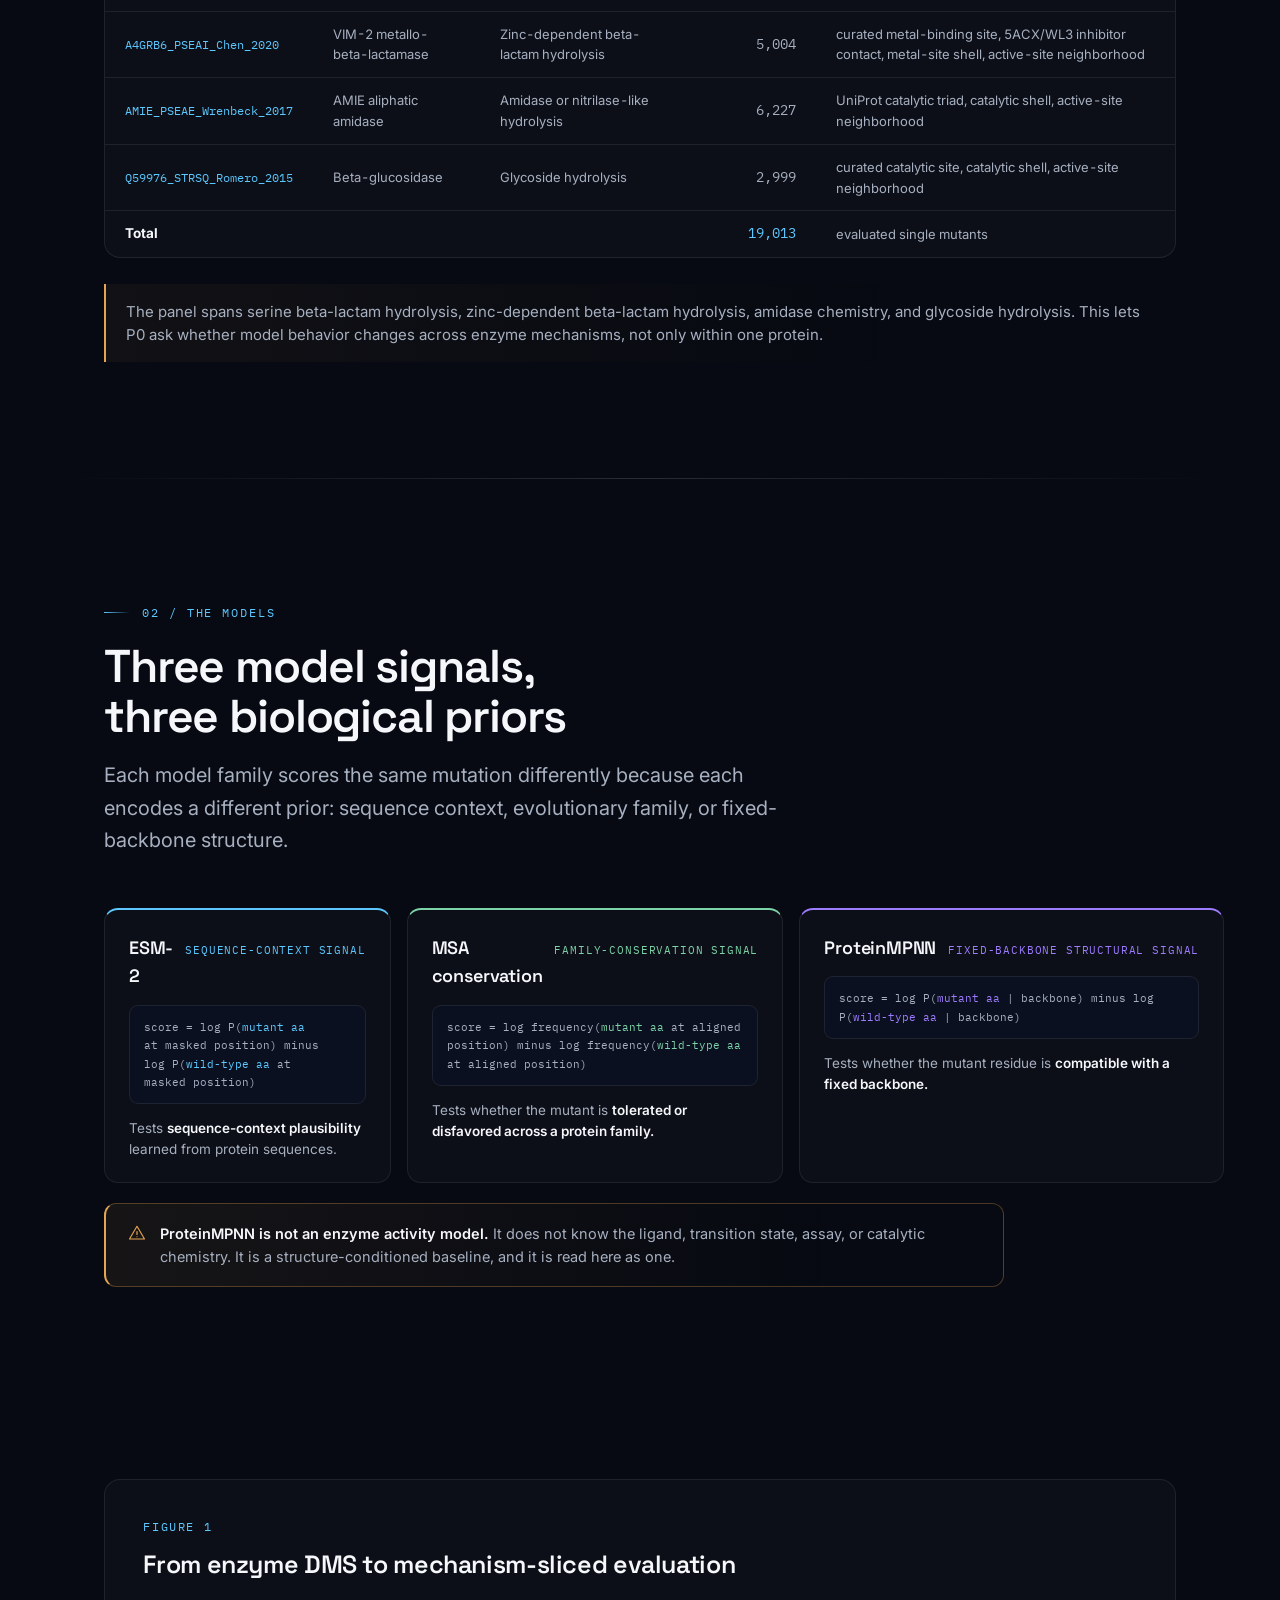
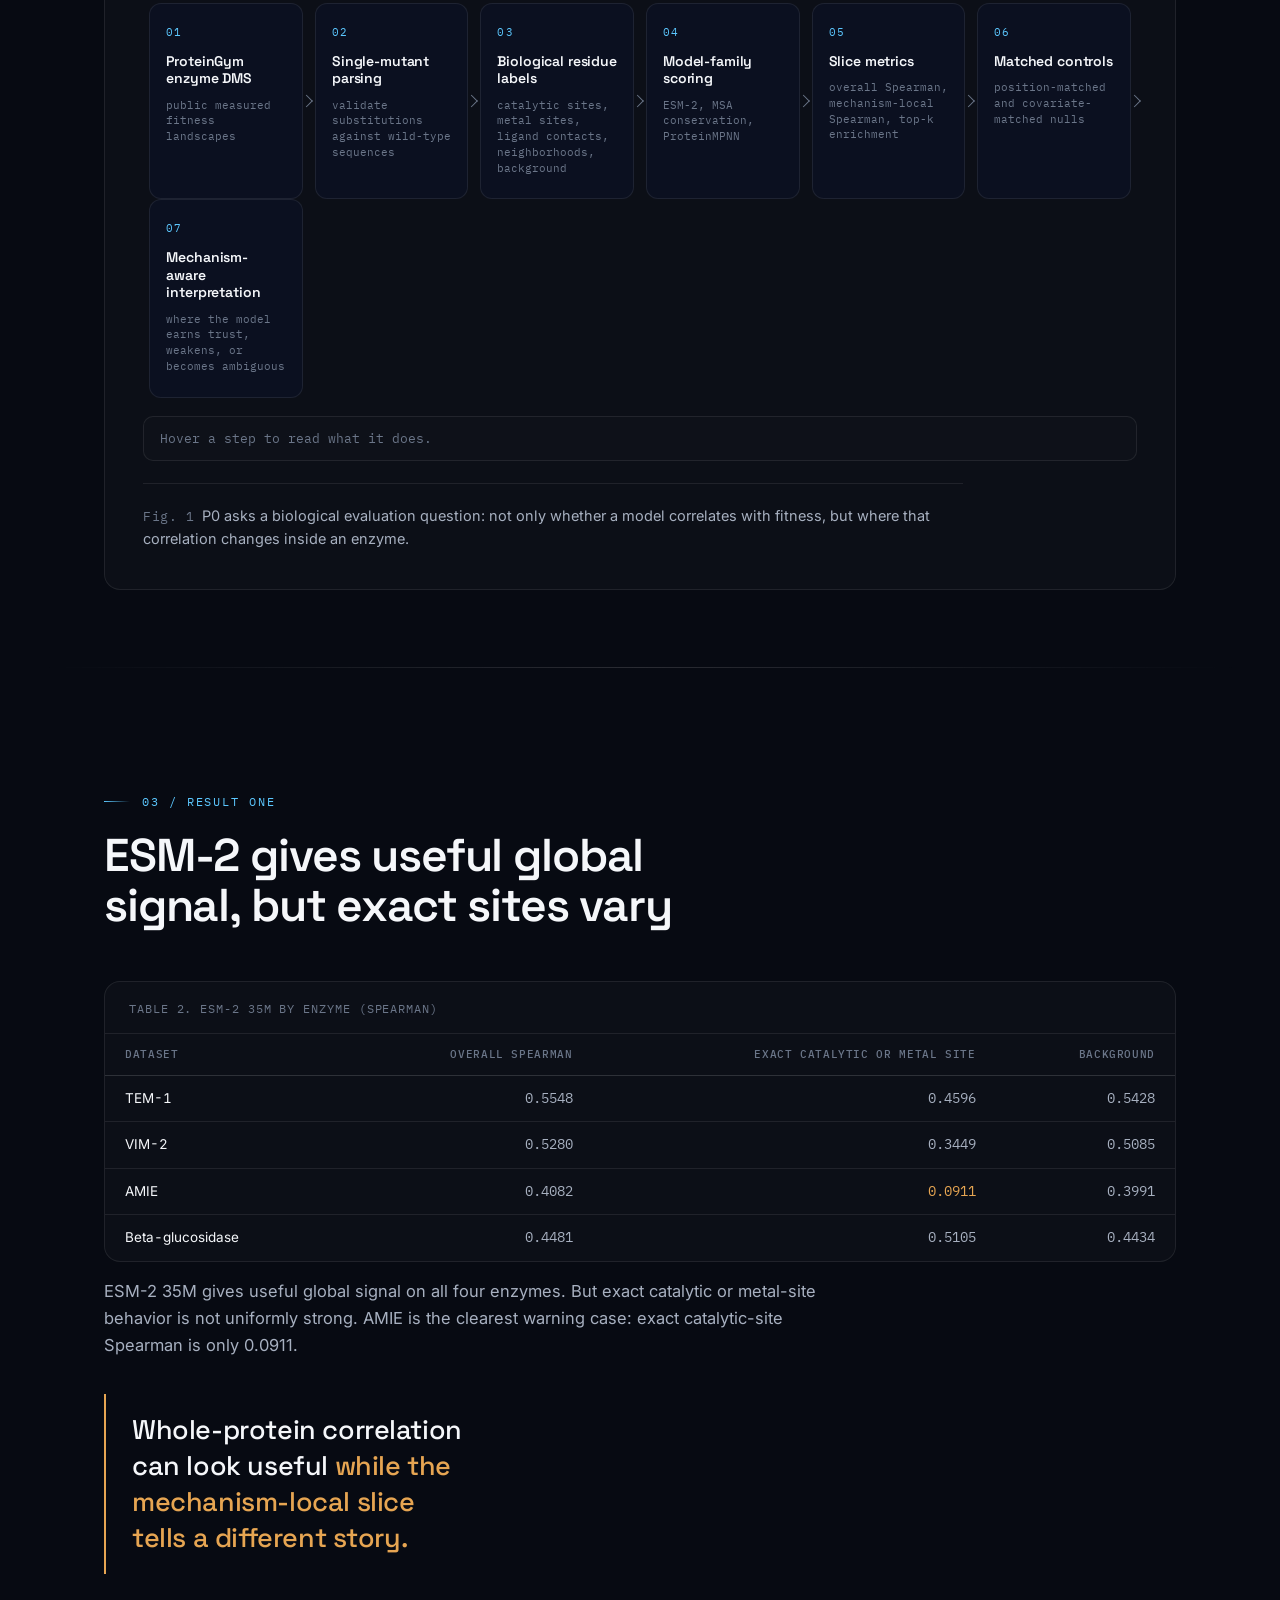
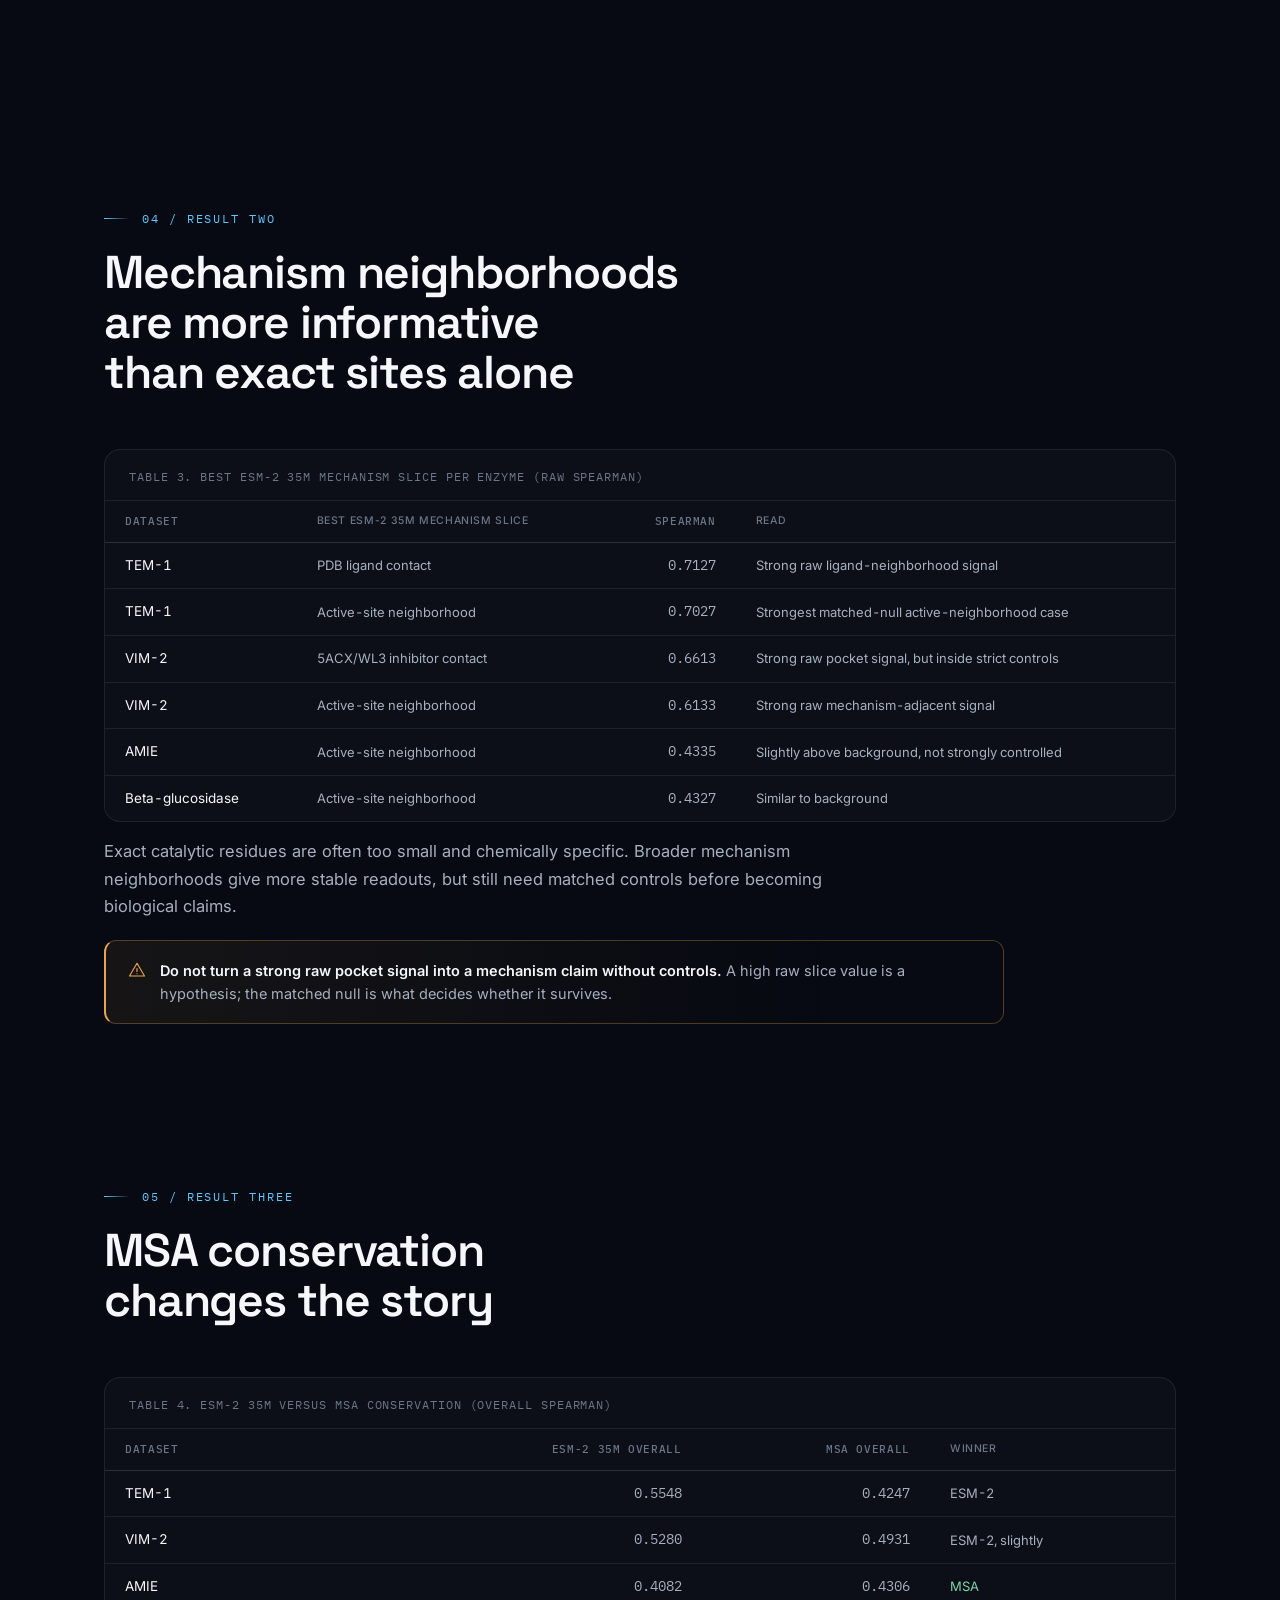
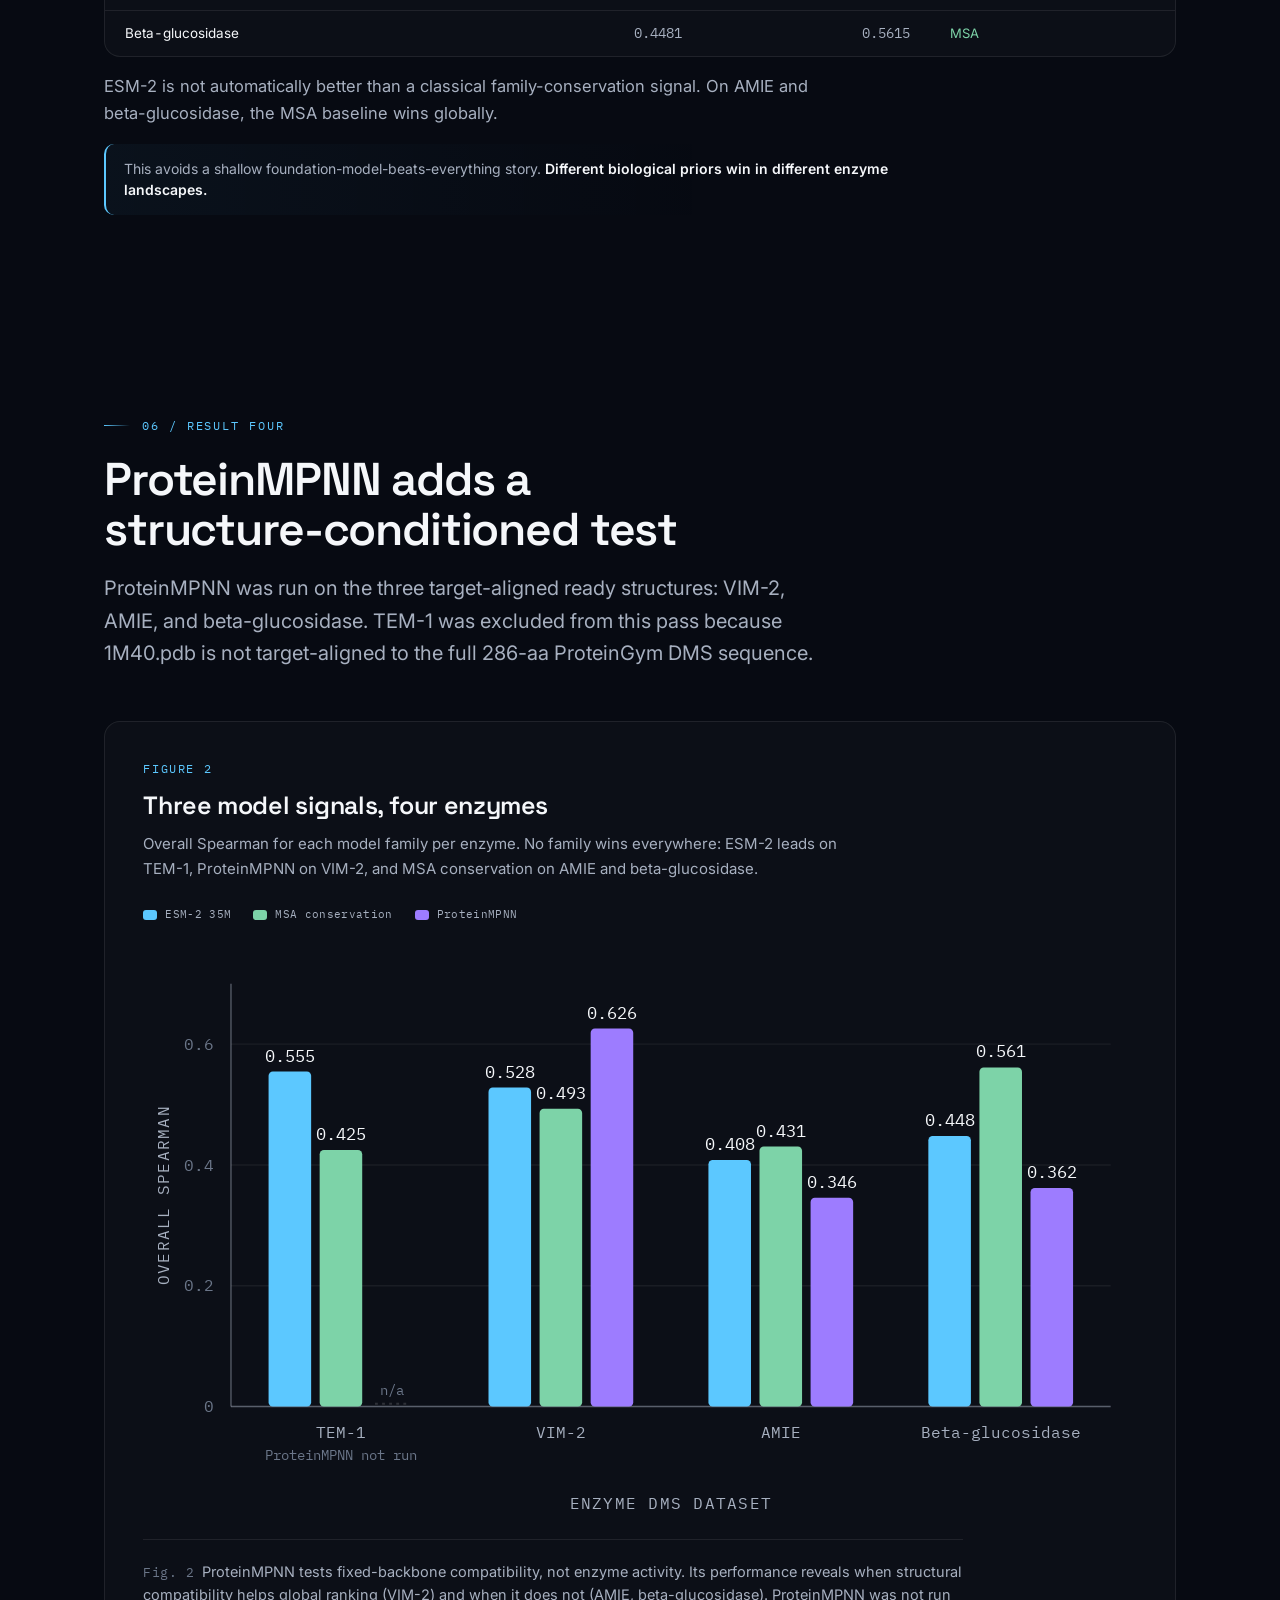
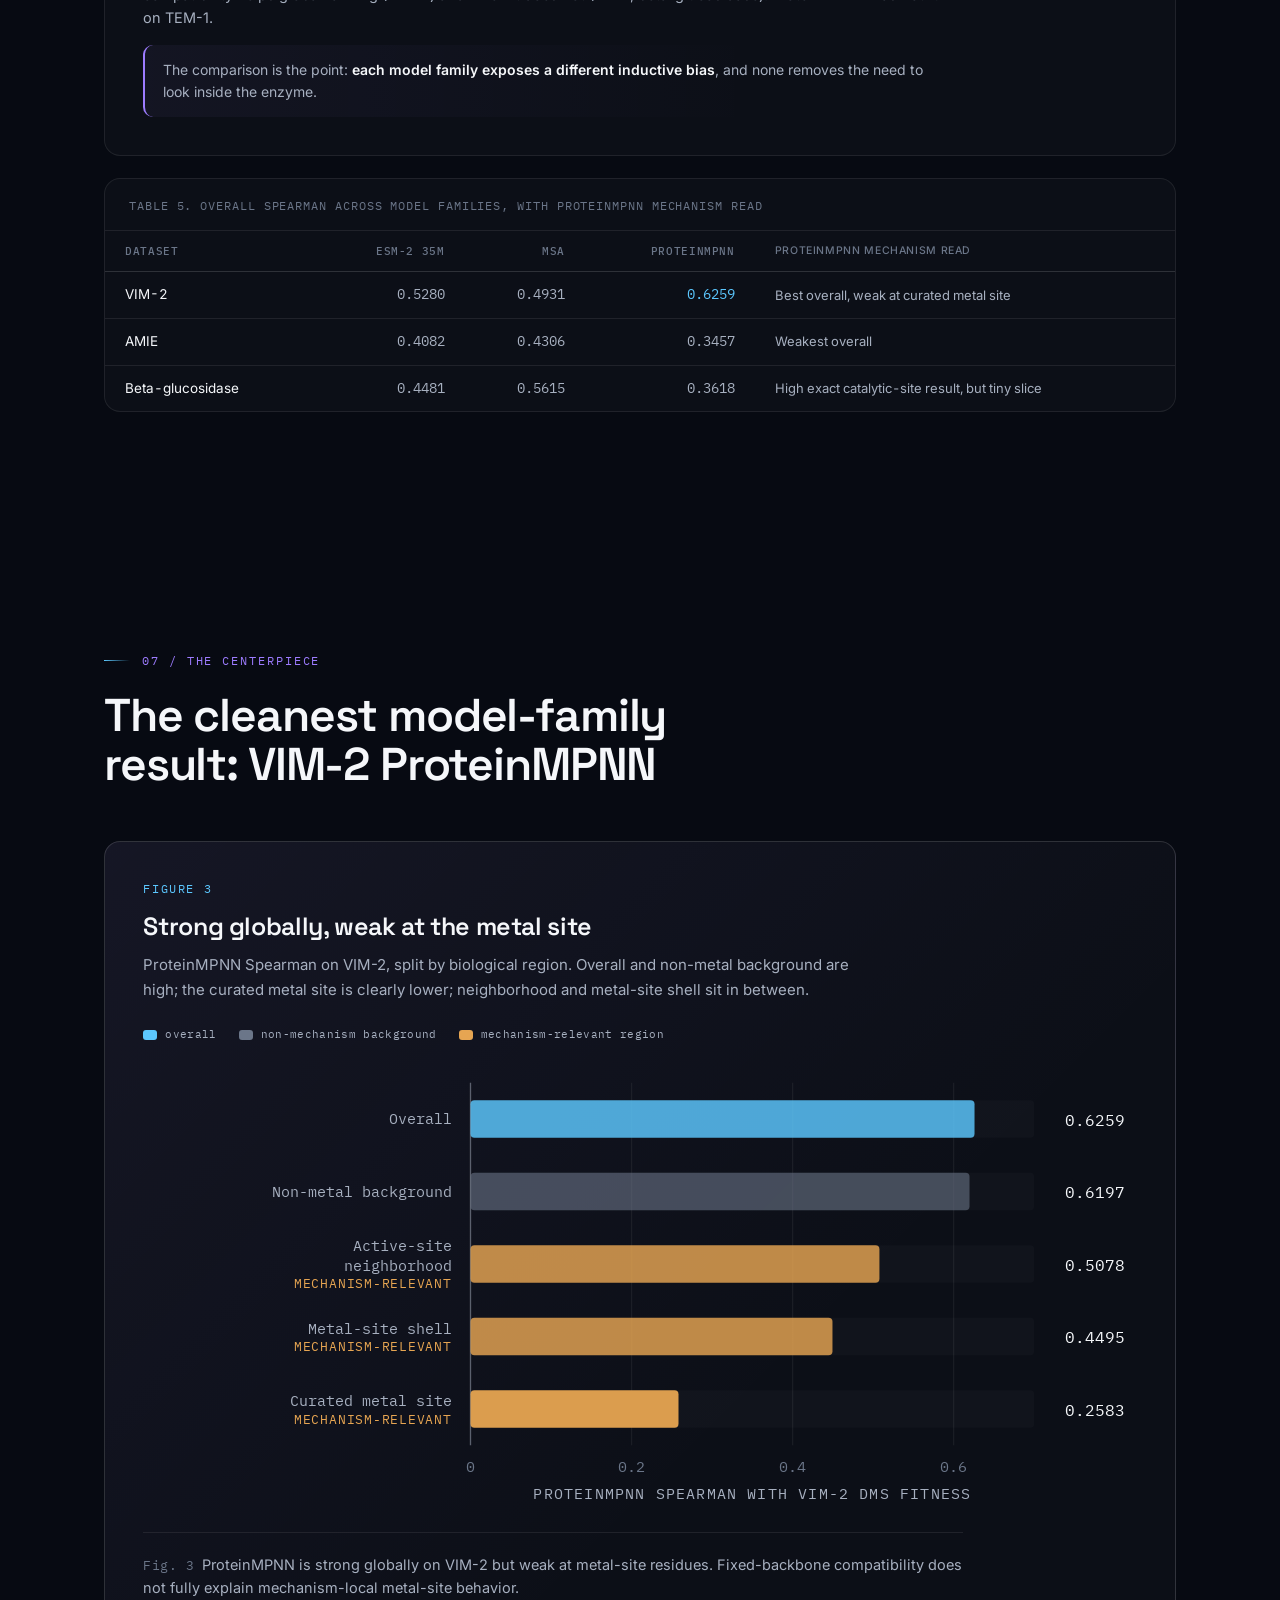
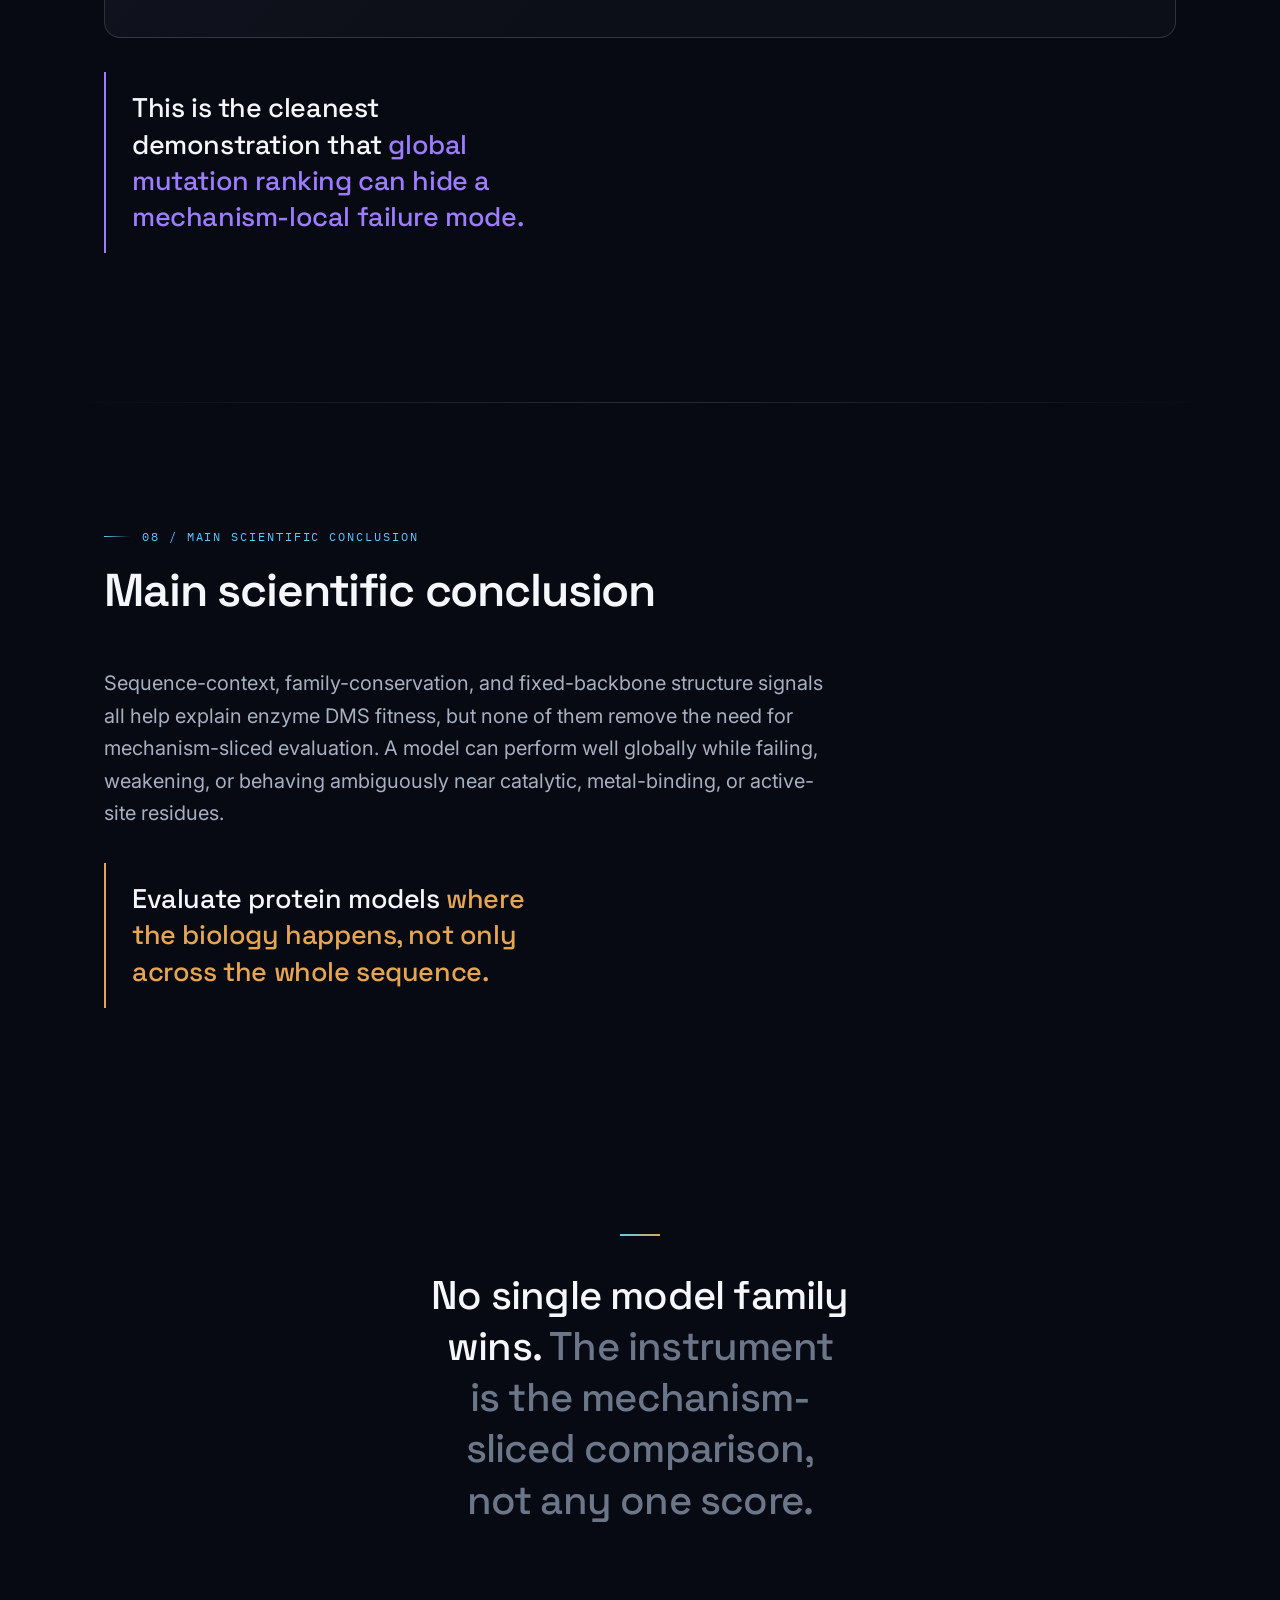
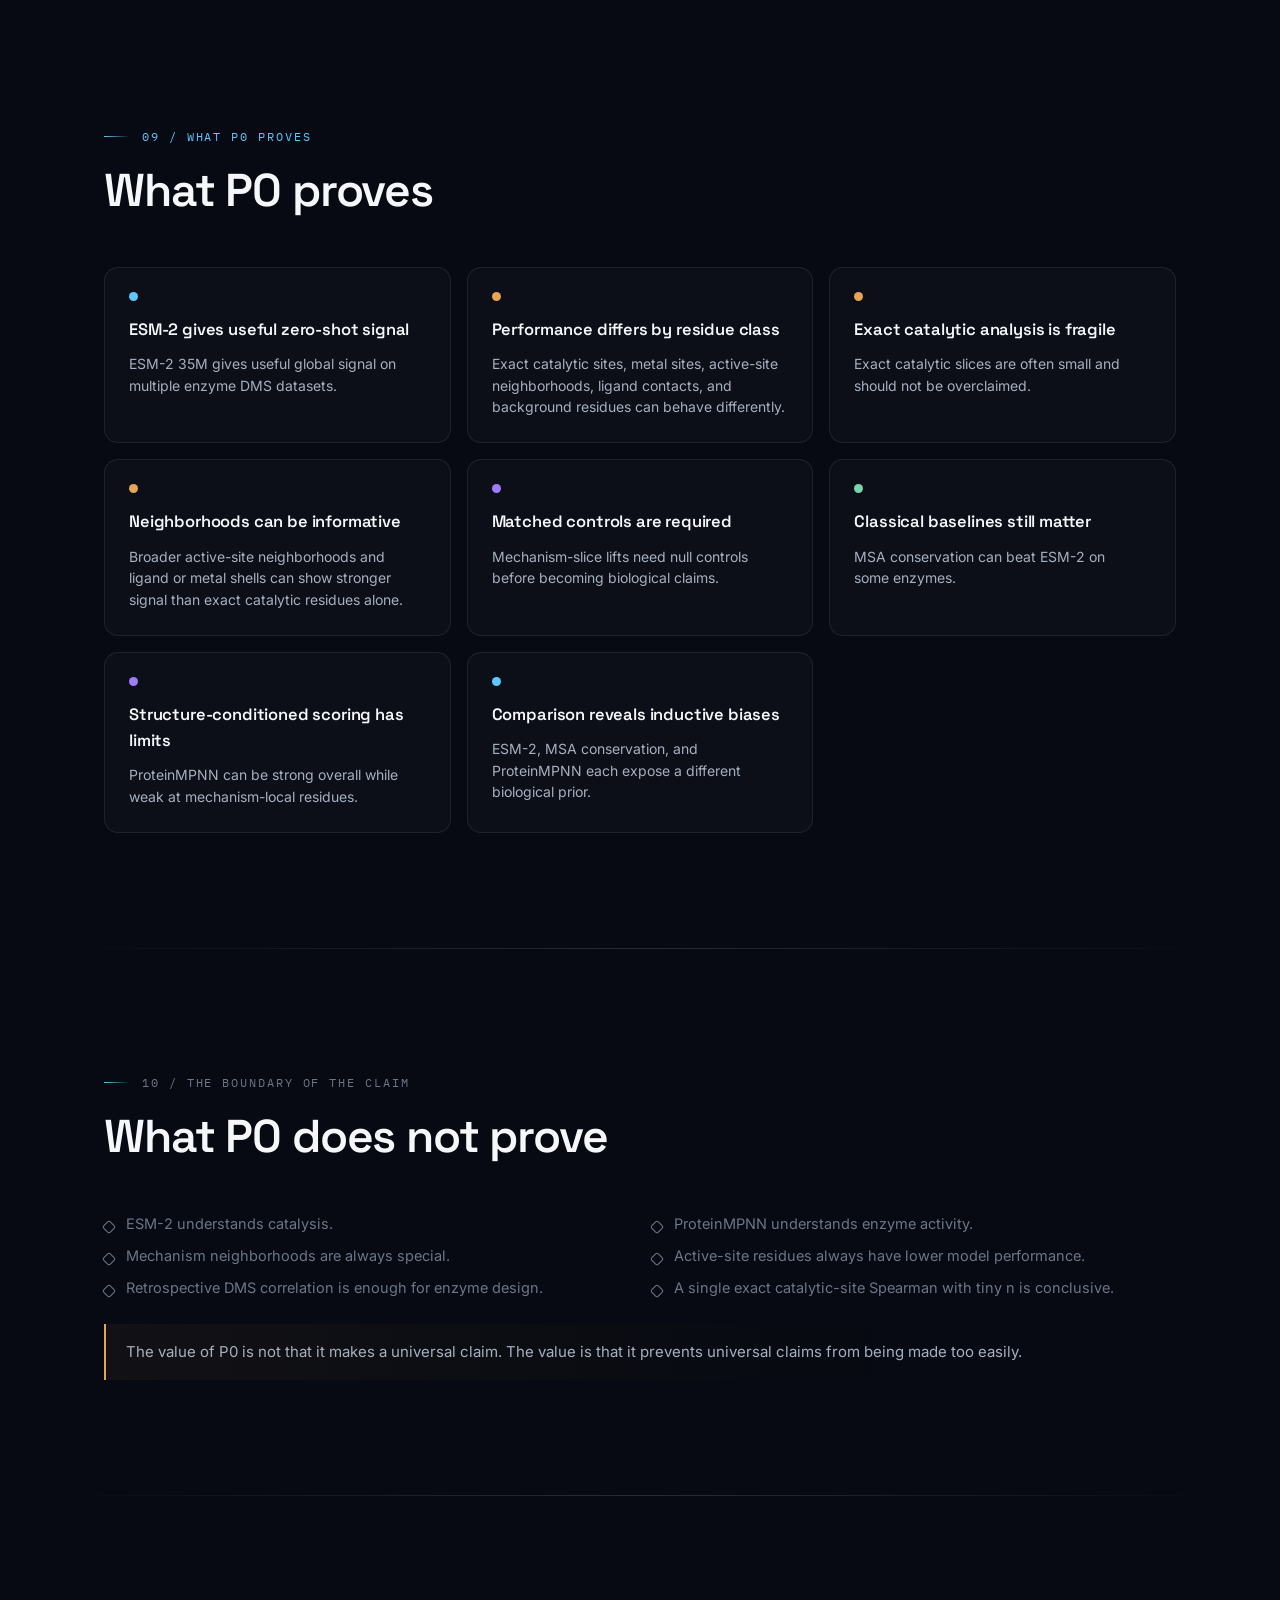
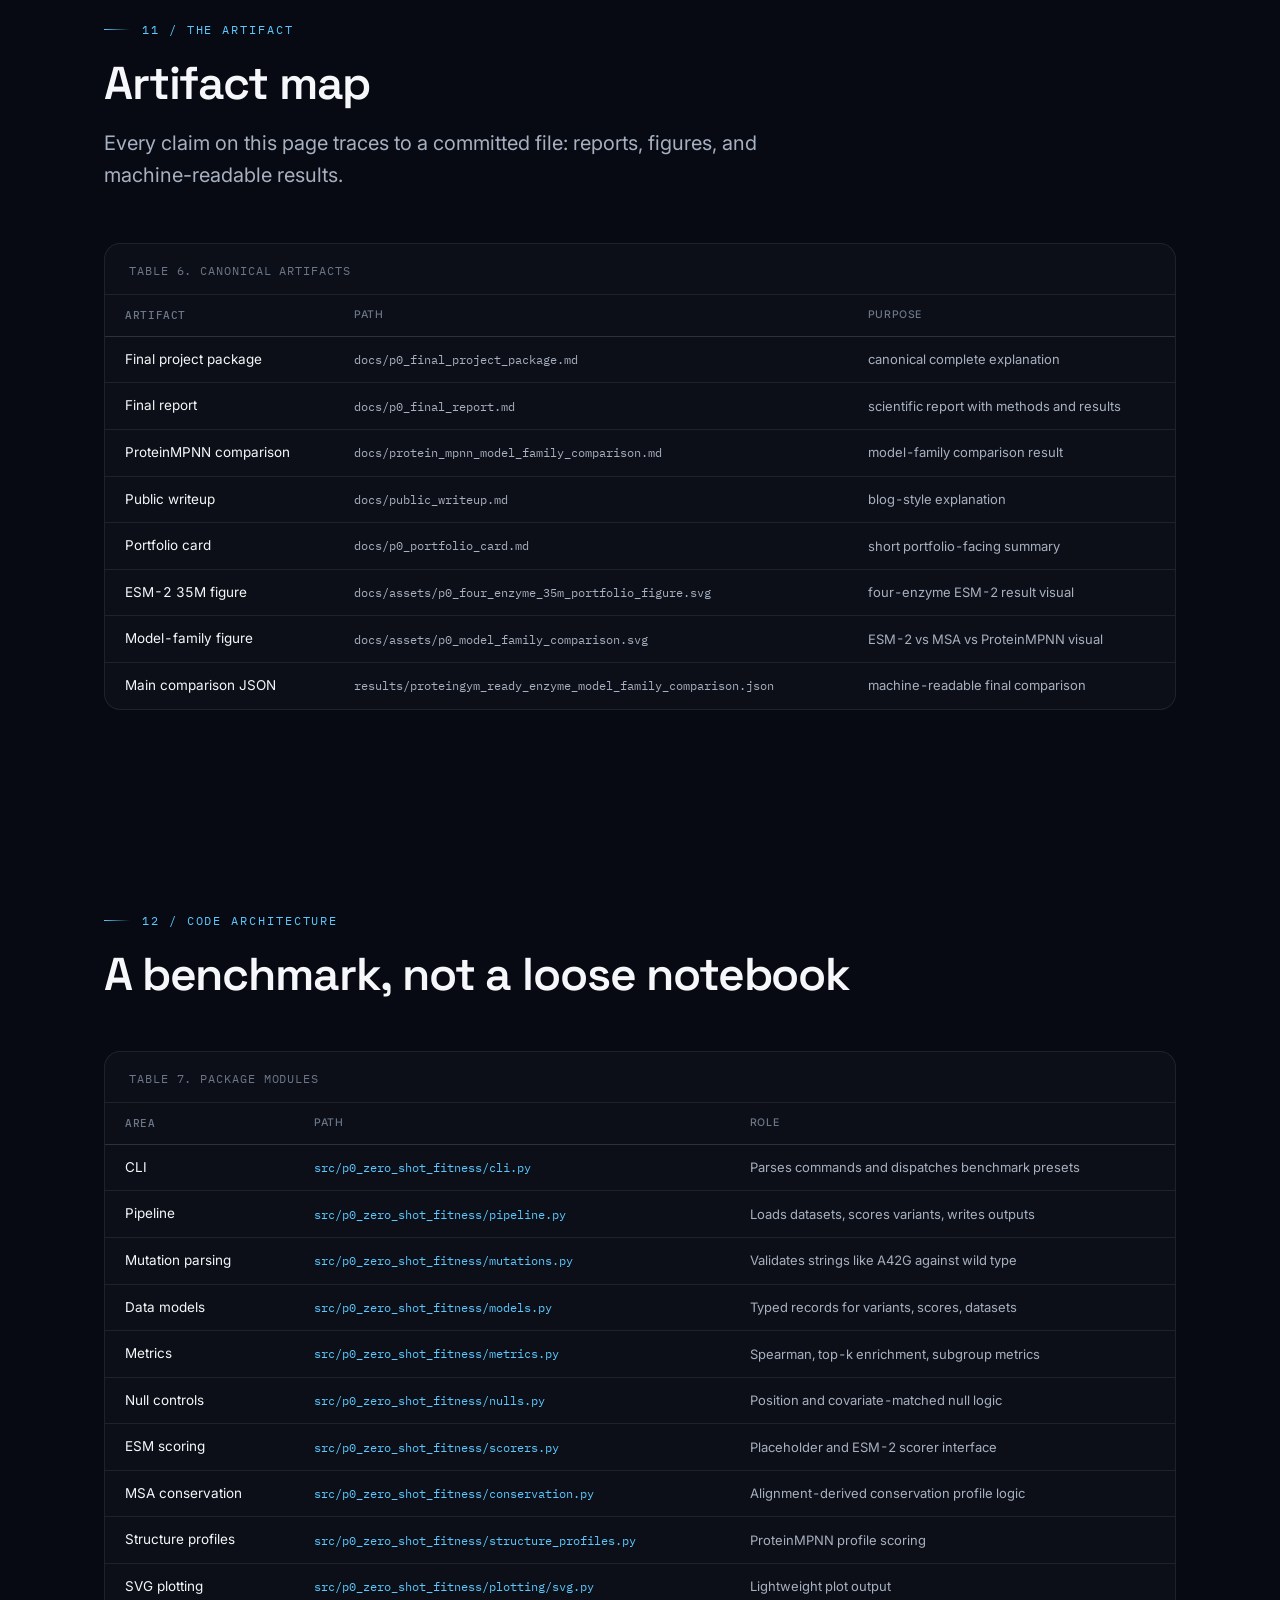
==== commit b1cd5907: "Publish deploy 4 portfolio update" ====
--- a/projects/p0-zero-shot-fitness.html
+++ b/projects/p0-zero-shot-fitness.html
@@ -3,8 +3,8 @@
 <head>
 <meta charset="UTF-8" />
 <meta name="viewport" content="width=device-width, initial-scale=1.0" />
-<title>P0. Interrogating a Protein Language Model Where Enzyme Chemistry Matters · Eze Ukabiala</title>
-<meta name="description" content="P0, mechanism-sliced zero-shot fitness, portfolio-complete v1. A four-enzyme (TEM-1, VIM-2, AMIE, beta-glucosidase) zero-shot ESM-2 benchmark that asks not only whether protein language model scores correlate with experimental fitness, but where that correlation changes across catalytic residues, ligand-contact regions, and the rest of the protein, tested against matched-position null controls. A biological failure-mode audit for protein language models." />
+<title>P0. Evaluating Protein Models Where Enzyme Chemistry Happens · Eze Ukabiala</title>
+<meta name="description" content="P0, mechanism-sliced model evaluation, completed portfolio artifact. A benchmark comparing ESM-2, MSA conservation, and ProteinMPNN on four enzyme DMS datasets (TEM-1, VIM-2, AMIE, beta-glucosidase, 19,013 single mutants) that asks whether global mutation ranking hides catalytic, metal-site, and active-site-neighborhood failure modes. The cleanest result: on VIM-2, ProteinMPNN is strongest overall but weak at curated metal-site residues." />
 <link rel="preconnect" href="https://fonts.googleapis.com" />
 <link rel="preconnect" href="https://fonts.gstatic.com" crossorigin />
 <link href="https://fonts.googleapis.com/css2?family=Space+Grotesk:wght@400;500;600;700&family=Inter:wght@400;500;600&family=IBM+Plex+Mono:wght@400;500&display=swap" rel="stylesheet" />
@@ -19,15 +19,15 @@
 <!-- Open Graph / social share -->
 <meta property="og:type" content="article" />
 <meta property="og:site_name" content="Eze Ukabiala" />
-<meta property="og:title" content="P0. Interrogating a Protein Language Model Where Enzyme Chemistry Matters" />
-<meta property="og:description" content="A zero-shot ESM-2 benchmark on TEM-1 beta-lactamase that asks not whether protein language model scores correlate with fitness, but where that correlation changes across catalytic residues, ligand-contact regions, and the rest of the protein. A biological failure-mode audit." />
+<meta property="og:title" content="P0. Evaluating Protein Models Where Enzyme Chemistry Happens" />
+<meta property="og:description" content="A mechanism-sliced benchmark comparing ESM-2, MSA conservation, and ProteinMPNN on enzyme DMS datasets. Global mutation ranking and mechanism-local behavior can diverge: on VIM-2, ProteinMPNN is strongest overall but weak at curated metal-site residues." />
 <meta property="og:url" content="https://bababongo.github.io/projects/p0-zero-shot-fitness.html" />
 <meta property="og:image" content="https://bababongo.github.io/og-image.png" />
 <meta property="og:image:width" content="1200" />
 <meta property="og:image:height" content="630" />
 <meta name="twitter:card" content="summary_large_image" />
-<meta name="twitter:title" content="P0. Interrogating a Protein Language Model Where Enzyme Chemistry Matters" />
-<meta name="twitter:description" content="A biological failure-mode audit for protein language models: zero-shot ESM-2 on TEM-1 beta-lactamase, read by residue slice." />
+<meta name="twitter:title" content="P0. Evaluating Protein Models Where Enzyme Chemistry Happens" />
+<meta name="twitter:description" content="A mechanism-sliced model-family benchmark: ESM-2, MSA conservation, and ProteinMPNN on enzyme DMS data, read where the biology happens." />
 <meta name="twitter:image" content="https://bababongo.github.io/og-image.png" />
 </head>
 <body>
@@ -38,12 +38,13 @@
     <rect width="1200" height="800" fill="#070A12"/>
     <line x1="300" y1="600" x2="900" y2="600" stroke="rgba(255,255,255,0.14)" stroke-width="3"/>
     <line x1="300" y1="240" x2="300" y2="600" stroke="rgba(255,255,255,0.14)" stroke-width="3"/>
-    <rect x="360" y="470" width="90" height="130" rx="6" fill="#6B7689"/>
-    <rect x="520" y="360" width="90" height="240" rx="6" fill="#5CC8FF"/>
-    <rect x="680" y="300" width="90" height="300" rx="6" fill="#E6A552"/>
-    <circle cx="405" cy="200" r="10" fill="#E6A552"/>
-    <circle cx="565" cy="200" r="10" fill="#5CC8FF"/>
-    <circle cx="725" cy="200" r="10" fill="#9D7CFF"/>
+    <rect x="360" y="360" width="70" height="240" rx="6" fill="#5CC8FF"/>
+    <rect x="470" y="330" width="70" height="270" rx="6" fill="#7DD3A8"/>
+    <rect x="580" y="300" width="70" height="300" rx="6" fill="#9D7CFF"/>
+    <rect x="760" y="470" width="90" height="130" rx="6" fill="#E6A552"/>
+    <circle cx="405" cy="200" r="10" fill="#5CC8FF"/>
+    <circle cx="505" cy="200" r="10" fill="#7DD3A8"/>
+    <circle cx="615" cy="200" r="10" fill="#9D7CFF"/>
   </svg>
 </template>
 
@@ -68,9 +69,10 @@
     <div class="crumb">
       <a href="../index.html#projects">Projects</a>
       <span class="sep">/</span>
-      <span class="here">P0. Mechanism-sliced zero-shot fitness</span>
+      <span class="here">P0. Mechanism-sliced zero-shot protein fitness</span>
     </div>
     <div class="nav-actions">
+      <!-- repo href filled by p0.js (P0_REPO); best-guess slug, marked in code -->
       <a href="https://github.com/Bababongo/p0-zero-shot-fitness" data-repo-href class="btn btn-ghost">View repository
         <svg width="15" height="15" viewBox="0 0 16 16" fill="none" aria-hidden="true"><path d="M6 3H3v10h10v-3M9 3h4v4M13 3 7 9" stroke="currentColor" stroke-width="1.5" stroke-linecap="round" stroke-linejoin="round"/></svg>
       </a>
@@ -80,12 +82,13 @@
 
 <!-- STICKY SECTION RAIL -->
 <nav class="rail" aria-label="Section navigation">
-  <a href="#question"><span class="tick"></span>Question</a>
-  <a href="#method"><span class="tick"></span>Method</a>
-  <a href="#results"><span class="tick"></span>Results</a>
-  <a href="#interpretation"><span class="tick"></span>Interpretation</a>
+  <a href="#result"><span class="tick"></span>Result</a>
+  <a href="#datasets"><span class="tick"></span>Datasets</a>
+  <a href="#models"><span class="tick"></span>Models</a>
+  <a href="#findings"><span class="tick"></span>Findings</a>
+  <a href="#verdict"><span class="tick"></span>Conclusion</a>
+  <a href="#claims"><span class="tick"></span>Claims</a>
   <a href="#artifact"><span class="tick"></span>Artifact</a>
-  <a href="#limits"><span class="tick"></span>Limits</a>
 </nav>
 
 <main class="cs-main" id="main">
@@ -94,28 +97,28 @@
 <section class="cs-section cs-hero" id="top" data-screen-label="Hero">
   <div class="wrap">
     <div class="hero-eyebrow-row reveal">
-      <span class="k">P0</span><span>·</span><span>mechanism-sliced zero-shot fitness</span><span>·</span><span class="shipped">portfolio-complete v1</span>
-    </div>
-    <h1 class="reveal">Interrogating a Protein Language Model <span class="grad">Where Enzyme Chemistry Matters</span></h1>
-    <p class="subhero reveal d1">A protein language model can look good on average while still being least trustworthy at the residues an enzyme engineer cares about most. P0 turns that suspicion into a measurable benchmark.</p>
-    <p class="thesis reveal d1">A model score is not biological truth. It is <span class="em">a hypothesis about which measurements are worth buying.</span></p>
+      <span class="k">P0</span><span>·</span><span>mechanism-sliced model evaluation</span><span>·</span><span class="shipped">completed portfolio artifact</span>
+    </div>
+    <h1 class="reveal">Evaluating protein models <span class="grad">where enzyme chemistry happens</span></h1>
+    <p class="subhero reveal d1">A mechanism-sliced benchmark comparing ESM-2, MSA conservation, and ProteinMPNN on enzyme DMS datasets, asking whether global mutation ranking hides catalytic, metal-site, and active-site-neighborhood failure modes.</p>
+    <p class="thesis reveal d1">A model can rank enzyme mutations well overall while <span class="em">behaving differently at the residues that make the enzyme work.</span></p>
 
     <div class="chips reveal d2">
-      <span class="chip"><span class="ck">Enzymes</span> TEM-1 · VIM-2 · AMIE · beta-glucosidase</span>
+      <span class="chip"><span class="ck">Datasets</span> 4 enzyme DMS</span>
       <span class="chip"><span class="ck">Variants</span> 19,013 single mutants</span>
-      <span class="chip"><span class="ck">Model</span> ESM-2 8M and 35M masked-marginal</span>
-      <span class="chip"><span class="ck">Controls</span> matched-position null</span>
-      <span class="chip"><span class="ck">Status</span> portfolio-complete v1</span>
-      <span class="chip"><span class="ck">Artifact</span> Python package, CLI, tests, CI, Savio scripts</span>
-    </div>
-
-    <!-- Hero diagram: model to evaluation -->
+      <span class="chip"><span class="ck">Models</span> ESM-2 · MSA conservation · ProteinMPNN</span>
+      <span class="chip"><span class="ck">Controls</span> matched position and covariate</span>
+      <span class="chip"><span class="ck">Tests</span> 42 passed</span>
+      <span class="chip"><span class="ck">Compute</span> HPC workflows</span>
+    </div>
+
+    <!-- Hero diagram: enzyme DMS -> three model signals -> mechanism-sliced evaluation -->
     <div class="hero-diagram reveal d2" data-screen-label="Hero diagram">
-      <div class="hd-caption">From model to biological evaluation</div>
+      <div class="hd-caption">From enzyme DMS to mechanism-sliced model evaluation</div>
       <div class="hd-flow">
         <div class="hd-stage">
           <div class="st-k">Input</div>
-          <div class="st-t">TEM-1 DMS landscape</div>
+          <div class="st-t">Enzyme DMS landscapes</div>
           <div class="hd-glyph">
             <svg viewBox="0 0 150 68" aria-hidden="true">
               <g>
@@ -137,124 +140,101 @@
                 <rect x="56" y="46" width="16" height="16" rx="2" fill="#5CC8FF" opacity="0.30"/>
                 <rect x="74" y="46" width="16" height="16" rx="2" fill="#5CC8FF" opacity="0.58"/>
                 <rect x="92" y="46" width="16" height="16" rx="2" fill="#5CC8FF" opacity="0.25"/>
-                <text x="118" y="20" fill="#6B7689" font-family="'IBM Plex Mono',monospace" font-size="9">fitness</text>
-                <text x="118" y="38" fill="#6B7689" font-family="'IBM Plex Mono',monospace" font-size="9">4,783</text>
+                <text x="118" y="20" fill="#6B7689" font-family="'IBM Plex Mono',monospace" font-size="9">4 enzymes</text>
+                <text x="118" y="38" fill="#6B7689" font-family="'IBM Plex Mono',monospace" font-size="9">19,013</text>
                 <text x="118" y="56" fill="#6B7689" font-family="'IBM Plex Mono',monospace" font-size="9">variants</text>
               </g>
             </svg>
           </div>
-          <div class="st-k" style="color:var(--cyan)">DMS fitness</div>
+          <div class="st-k" style="color:var(--cyan)">measured fitness</div>
         </div>
 
         <div class="hd-arrow"><svg viewBox="0 0 24 24" fill="none"><path d="M4 12h14M13 6l6 6-6 6" stroke="currentColor" stroke-width="1.6" stroke-linecap="round" stroke-linejoin="round"/></svg></div>
 
         <div class="hd-stage">
-          <div class="st-k">Model</div>
-          <div class="st-t">ESM-2 masked-marginal scoring</div>
+          <div class="st-k">Model signals</div>
+          <div class="st-t">Three biological priors</div>
           <div class="hd-glyph">
             <svg viewBox="0 0 150 68" aria-hidden="true">
-              <g font-family="'IBM Plex Mono',monospace" font-size="13" text-anchor="middle">
-                <rect x="4"   y="24" width="18" height="20" rx="3" fill="rgba(255,255,255,0.05)" stroke="rgba(255,255,255,0.12)"/>
-                <text x="13" y="38" fill="#A7B0C0">M</text>
-                <rect x="26"  y="24" width="18" height="20" rx="3" fill="rgba(255,255,255,0.05)" stroke="rgba(255,255,255,0.12)"/>
-                <text x="35" y="38" fill="#A7B0C0">K</text>
-                <rect x="48"  y="20" width="18" height="28" rx="3" fill="none" stroke="#5CC8FF" stroke-width="1.5" stroke-dasharray="3 3"/>
-                <text x="57" y="15" fill="#5CC8FF" font-size="9">mask</text>
-                <text x="57" y="39" fill="#5CC8FF">?</text>
-                <rect x="70"  y="24" width="18" height="20" rx="3" fill="rgba(255,255,255,0.05)" stroke="rgba(255,255,255,0.12)"/>
-                <text x="79" y="38" fill="#A7B0C0">A</text>
-                <rect x="92"  y="24" width="18" height="20" rx="3" fill="rgba(255,255,255,0.05)" stroke="rgba(255,255,255,0.12)"/>
-                <text x="101" y="38" fill="#A7B0C0">L</text>
-                <rect x="114" y="24" width="18" height="20" rx="3" fill="rgba(255,255,255,0.05)" stroke="rgba(255,255,255,0.12)"/>
-                <text x="123" y="38" fill="#A7B0C0">G</text>
-                <text x="66" y="62" fill="#6B7689" font-size="9" text-anchor="middle">log-likelihood ratio</text>
+              <g font-family="'IBM Plex Mono',monospace" font-size="8.5">
+                <rect x="2" y="7"  width="92" height="12" rx="2" fill="#5CC8FF" opacity="0.85"/>
+                <text x="100" y="16" fill="#5CC8FF">ESM-2</text>
+                <rect x="2" y="28" width="74" height="12" rx="2" fill="#7DD3A8" opacity="0.85"/>
+                <text x="100" y="37" fill="#7DD3A8">MSA</text>
+                <rect x="2" y="49" width="58" height="12" rx="2" fill="#9D7CFF" opacity="0.85"/>
+                <text x="100" y="58" fill="#9D7CFF">MPNN</text>
               </g>
             </svg>
           </div>
-          <div class="st-k" style="color:var(--cyan)">model score</div>
+          <div class="st-k">sequence · family · structure</div>
         </div>
 
         <div class="hd-arrow"><svg viewBox="0 0 24 24" fill="none"><path d="M4 12h14M13 6l6 6-6 6" stroke="currentColor" stroke-width="1.6" stroke-linecap="round" stroke-linejoin="round"/></svg></div>
 
         <div class="hd-stage">
           <div class="st-k">Evaluation</div>
-          <div class="st-t">Residue-slice audit</div>
+          <div class="st-t">Mechanism-sliced audit</div>
           <div class="hd-glyph">
             <svg viewBox="0 0 150 68" aria-hidden="true">
               <g font-family="'IBM Plex Mono',monospace" font-size="8">
-                <rect x="2" y="6"  width="86" height="10" rx="2" fill="#E6A552" opacity="0.9"/>
-                <rect x="2" y="6"  width="86" height="10" rx="2" fill="none"/>
-                <line x1="80" y1="3" x2="80" y2="19" stroke="rgba(167,176,192,0.6)"/>
-                <rect x="2" y="21" width="60" height="10" rx="2" fill="#E6A552" opacity="0.55"/>
-                <line x1="52" y1="18" x2="52" y2="34" stroke="rgba(167,176,192,0.6)"/>
-                <rect x="2" y="36" width="66" height="10" rx="2" fill="#6B7689"/>
-                <rect x="2" y="51" width="40" height="10" rx="2" fill="#6B7689" opacity="0.7"/>
-                <text x="96" y="14" fill="#E6A552">ligand</text>
-                <text x="96" y="29" fill="#E6A552">active</text>
-                <text x="96" y="44" fill="#6B7689">non-AS</text>
-                <text x="96" y="59" fill="#6B7689">outside</text>
+                <rect x="2" y="6"  width="86" height="10" rx="2" fill="#5CC8FF" opacity="0.7"/>
+                <rect x="2" y="21" width="70" height="10" rx="2" fill="#6B7689"/>
+                <rect x="2" y="36" width="52" height="10" rx="2" fill="#E6A552" opacity="0.85"/>
+                <rect x="2" y="51" width="30" height="10" rx="2" fill="#E6A552"/>
+                <text x="96" y="14" fill="#5CC8FF">overall</text>
+                <text x="96" y="29" fill="#6B7689">background</text>
+                <text x="96" y="44" fill="#E6A552">neighborhood</text>
+                <text x="96" y="59" fill="#E6A552">catalytic</text>
               </g>
             </svg>
           </div>
-          <div class="st-k" style="color:var(--amber)">residue slice</div>
+          <div class="st-k" style="color:var(--amber)">where biology happens</div>
         </div>
       </div>
 
       <div class="hd-loop">
         <svg viewBox="0 0 16 16" fill="none"><path d="M13 8a5 5 0 1 1-1.5-3.6M13 2v3h-3" stroke="#9D7CFF" stroke-width="1.4" stroke-linecap="round" stroke-linejoin="round"/></svg>
-        Interpretation loop: uncertainty and failure modes feed back into which measurements earn experimental trust.
+        Mechanism-aware interpretation: matched controls decide where each model signal earns trust, weakens, or becomes ambiguous.
       </div>
       <div class="hd-tags">
-        <span class="hd-tag c">DMS fitness</span>
-        <span class="hd-tag c">model score</span>
-        <span class="hd-tag a">residue slice</span>
-        <span class="hd-tag g">uncertainty</span>
-        <span class="hd-tag g">failure mode</span>
-      </div>
-    </div>
-  </div>
-</section>
-
-<!-- ============================ METRIC STRIP ============================ -->
-<section class="cs-section tight" data-screen-label="Key results">
-  <div class="wrap">
-    <div class="cs-head reveal" style="margin-bottom:32px">
-      <div class="cs-eyebrow">Key result</div>
-      <h2>Four numbers, read three ways</h2>
-    </div>
-    <div class="metric-strip" id="metric-strip" data-screen-label="Metric strip"></div>
-    <p class="body-copy reveal" style="margin-top:22px;max-width:820px;color:var(--text-3);font-size:14px">Top-5 enrichment is a small top-k metric. It is reported for completeness and should not dominate interpretation.</p>
-  </div>
-</section>
-
-<!-- ============================ EXECUTIVE SUMMARY ============================ -->
-<section class="cs-section" data-screen-label="The result in one minute">
+        <span class="hd-tag c">sequence context</span>
+        <span class="hd-tag g">family conservation</span>
+        <span class="hd-tag" style="color:var(--violet);border-color:rgba(157,124,255,0.28)">fixed backbone</span>
+        <span class="hd-tag a">mechanism slice</span>
+        <span class="hd-tag g">matched controls</span>
+      </div>
+    </div>
+  </div>
+</section>
+
+<!-- ============================ 1MIN RESULT ============================ -->
+<section class="cs-section" id="result" data-screen-label="The result in one minute">
   <div class="wrap">
     <div class="cs-head reveal">
       <div class="cs-eyebrow">Summary</div>
       <h2>The result in one minute</h2>
     </div>
     <div class="reveal">
-      <p class="lead">P0 evaluates whether a protein language model predicts experimental mutation effects equally well across different biological regions of an enzyme. Across four enzymes &mdash; TEM-1, VIM-2, AMIE, and beta-glucosidase &mdash; I scored 19,013 single amino-acid substitutions with ESM-2 (8M and 35M) and compared model scores to experimental DMS fitness, using matched-position null controls to test each residue-slice claim. TEM-1 is shown here in depth as the worked example.</p>
-      <p class="lead">The result was nuanced. ESM-2 captured meaningful zero-shot signal, and scaling from 8M to 35M parameters improved aggregate mutation ranking on every enzyme. But mechanism-slice behavior was enzyme-specific: only TEM-1's active-site neighborhood cleared its matched-position null (p = 0.012), while VIM-2, AMIE, and beta-glucosidase mechanism slices stayed inside null expectations.</p>
-      <p class="lead"><strong>The lesson:</strong> model evaluation should not stop at aggregate performance. It should ask where the model works, where it fails, and whether residue-zone claims survive matched controls.</p>
-    </div>
-
-    <div class="proof-cards reveal d1" style="margin-top:40px">
+      <p class="lead">P0 is a mechanism-sliced zero-shot protein fitness benchmark. It evaluates ESM-2, MSA conservation, and ProteinMPNN on public enzyme DMS datasets, then asks whether model performance changes near catalytic, metal-binding, ligand-contact, and active-site-neighborhood residues.</p>
+      <p class="lead">The result is not a simple foundation-model-wins story. ESM-2 gives useful global signal on multiple enzymes, but MSA conservation wins globally on AMIE and beta-glucosidase. ProteinMPNN is strongest overall on VIM-2, but weak at curated metal-site residues. Across the project, global mutation ranking and mechanism-local behavior can diverge.</p>
+    </div>
+    <p class="prominent cyan reveal d1">P0 turns a vague concern, that protein models may fail near catalytic chemistry, into a <span class="em">concrete, reproducible, mechanism-sliced evaluation benchmark.</span></p>
+
+    <div class="proof-cards reveal d1" style="margin-top:36px">
       <div class="pcard">
         <div class="pc-dot" style="background:var(--cyan)"></div>
-        <h4>The model worked</h4>
-        <p>ESM-2 showed meaningful zero-shot signal on TEM-1 beta-lactamase DMS data.</p>
+        <h4>ESM-2 gives global signal</h4>
+        <p>Useful zero-shot ranking on all four enzymes, but exact catalytic sites are not uniformly strong.</p>
       </div>
       <div class="pcard">
-        <div class="pc-dot" style="background:var(--cyan)"></div>
-        <h4>Scale helped</h4>
-        <p>ESM-2 35M improved over ESM-2 8M across most slices.</p>
+        <div class="pc-dot" style="background:var(--green)"></div>
+        <h4>MSA can win</h4>
+        <p>Classical family conservation beats ESM-2 globally on AMIE and beta-glucosidase in this benchmark.</p>
       </div>
       <div class="pcard">
-        <div class="pc-dot" style="background:var(--amber)"></div>
-        <h4>Average hid structure</h4>
-        <p>Residue-slice analysis revealed different behavior across catalytic, ligand-contact, neighborhood, and background regions.</p>
+        <div class="pc-dot" style="background:var(--violet)"></div>
+        <h4>Structure has limits</h4>
+        <p>ProteinMPNN is strongest overall on VIM-2, yet weakest at the curated metal-site residues.</p>
       </div>
     </div>
   </div>
@@ -262,588 +242,492 @@
 
 <div class="divider"></div>
 
-<!-- ============================ 01 THE QUESTION ============================ -->
-<section class="cs-section" id="question" data-screen-label="The question">
-  <div class="wrap">
-    <div class="cs-head reveal">
-      <div class="cs-eyebrow">01 / The question</div>
-      <h2>The question</h2>
-    </div>
-    <p class="thesis reveal" style="max-width:30ch;border-left-color:var(--violet);font-size:clamp(21px,2.6vw,32px)">Do protein language models fail differently on catalytic and mechanism-relevant residues than on the rest of the protein?</p>
-    <p class="body-copy reveal d1">This question matters because protein engineering rarely cares about average residues. It cares about the parts of a protein that determine whether a molecule binds, folds, reacts, expresses, or can be measured. A model can rank mutations well overall and still be weakest where chemistry matters most.</p>
-  </div>
-</section>
-
-<!-- ============================ FIGURE 1 - PIPELINE ============================ -->
-<section class="cs-section tight" data-screen-label="Figure 1 pipeline">
+<!-- ============================ DATASETS ============================ -->
+<section class="cs-section" id="datasets" data-screen-label="Four enzyme DMS datasets">
+  <div class="wrap">
+    <div class="cs-head reveal">
+      <div class="cs-eyebrow">01 / The panel</div>
+      <h2>Four enzyme DMS datasets</h2>
+      <p class="lead" style="margin-top:6px">Public deep-mutational-scanning landscapes that span four distinct enzyme mechanisms, so the benchmark can ask whether model behavior changes across chemistries, not only within one protein.</p>
+    </div>
+    <div class="reveal d1">
+      <div class="table-wrap" data-screen-label="Dataset table">
+        <table class="sci">
+          <caption>Table 1. Enzyme DMS datasets and their main biological labels</caption>
+          <thead>
+            <tr><th>Dataset</th><th class="txt">Enzyme</th><th class="txt">Mechanism class</th><th>Single mutants</th><th class="txt">Main biological labels</th></tr>
+          </thead>
+          <tbody>
+            <tr><td class="pth">BLAT_ECOLX_Firnberg_2014</td><td class="txt">TEM-1 beta-lactamase</td><td class="txt">Serine beta-lactam hydrolysis</td><td>4,783</td><td class="txt">UniProt catalytic site, substrate-binding site, PDB ligand contact, active-site neighborhood</td></tr>
+            <tr><td class="pth">A4GRB6_PSEAI_Chen_2020</td><td class="txt">VIM-2 metallo-beta-lactamase</td><td class="txt">Zinc-dependent beta-lactam hydrolysis</td><td>5,004</td><td class="txt">curated metal-binding site, 5ACX/WL3 inhibitor contact, metal-site shell, active-site neighborhood</td></tr>
+            <tr><td class="pth">AMIE_PSEAE_Wrenbeck_2017</td><td class="txt">AMIE aliphatic amidase</td><td class="txt">Amidase or nitrilase-like hydrolysis</td><td>6,227</td><td class="txt">UniProt catalytic triad, catalytic shell, active-site neighborhood</td></tr>
+            <tr><td class="pth">Q59976_STRSQ_Romero_2015</td><td class="txt">Beta-glucosidase</td><td class="txt">Glycoside hydrolysis</td><td>2,999</td><td class="txt">curated catalytic site, catalytic shell, active-site neighborhood</td></tr>
+            <tr><td class="grp"><strong>Total</strong></td><td class="txt"></td><td class="txt"></td><td><span class="best">19,013</span></td><td class="txt">evaluated single mutants</td></tr>
+          </tbody>
+        </table>
+      </div>
+      <p class="limit-note">The panel spans serine beta-lactam hydrolysis, zinc-dependent beta-lactam hydrolysis, amidase chemistry, and glycoside hydrolysis. This lets P0 ask whether model behavior changes across enzyme mechanisms, not only within one protein.</p>
+    </div>
+  </div>
+</section>
+
+<div class="divider"></div>
+
+<!-- ============================ MODELS ============================ -->
+<section class="cs-section" id="models" data-screen-label="Three model signals">
+  <div class="wrap">
+    <div class="cs-head reveal">
+      <div class="cs-eyebrow">02 / The models</div>
+      <h2>Three model signals, three biological priors</h2>
+      <p class="lead" style="margin-top:6px">Each model family scores the same mutation differently because each encodes a different prior: sequence context, evolutionary family, or fixed-backbone structure.</p>
+    </div>
+    <div class="signal-cards reveal d1">
+      <div class="signal-card">
+        <div class="sc-top"><h4>ESM-2</h4><span class="sc-kind">sequence-context signal</span></div>
+        <div class="sc-eq">score = log P(<span class="d">mutant aa</span> at masked position) minus log P(<span class="d">wild-type aa</span> at masked position)</div>
+        <div class="sc-mean">Tests <b>sequence-context plausibility</b> learned from protein sequences.</div>
+      </div>
+      <div class="signal-card msa">
+        <div class="sc-top"><h4>MSA conservation</h4><span class="sc-kind">family-conservation signal</span></div>
+        <div class="sc-eq">score = log frequency(<span class="d">mutant aa</span> at aligned position) minus log frequency(<span class="d">wild-type aa</span> at aligned position)</div>
+        <div class="sc-mean">Tests whether the mutant is <b>tolerated or disfavored across a protein family.</b></div>
+      </div>
+      <div class="signal-card mpnn">
+        <div class="sc-top"><h4>ProteinMPNN</h4><span class="sc-kind">fixed-backbone structural signal</span></div>
+        <div class="sc-eq">score = log P(<span class="d">mutant aa</span> | backbone) minus log P(<span class="d">wild-type aa</span> | backbone)</div>
+        <div class="sc-mean">Tests whether the mutant residue is <b>compatible with a fixed backbone.</b></div>
+      </div>
+    </div>
+    <div class="caveat reveal d1">
+      <svg viewBox="0 0 24 24" fill="none"><path d="M12 3 2 20h20L12 3Z" stroke="#E6A552" stroke-width="1.5" stroke-linejoin="round"/><path d="M12 10v4M12 17v.01" stroke="#E6A552" stroke-width="1.6" stroke-linecap="round"/></svg>
+      <span><b>ProteinMPNN is not an enzyme activity model.</b> It does not know the ligand, transition state, assay, or catalytic chemistry. It is a structure-conditioned baseline, and it is read here as one.</span>
+    </div>
+  </div>
+</section>
+
+<!-- ============================ PIPELINE ============================ -->
+<section class="cs-section tight" data-screen-label="Evaluation pipeline">
   <div class="wrap">
     <figure class="figure reveal">
       <div class="fig-head">
         <span class="fig-num">Figure 1</span>
-        <h3 class="fig-title">From DMS data to biological failure-mode audit</h3>
+        <h3 class="fig-title">From enzyme DMS to mechanism-sliced evaluation</h3>
       </div>
       <div class="pipe" data-screen-label="Pipeline">
-        <div class="pipe-node" data-reveal="The public deep-mutational-scanning dataset that grounds the benchmark in measured biology.">
+        <div class="pipe-node" data-reveal="Public measured fitness landscapes that ground the benchmark in real biology.">
           <div class="pipe-step">01</div>
-          <h4>ProteinGym TEM-1 DMS</h4>
-          <div class="pipe-sub">4,783 single amino-acid substitutions</div>
-        </div>
-        <div class="pipe-node" data-reveal="Every substitution is checked against the wild-type residue before it is scored.">
+          <h4>ProteinGym enzyme DMS</h4>
+          <div class="pipe-sub">public measured fitness landscapes</div>
+        </div>
+        <div class="pipe-node" data-reveal="Every substitution is validated against the wild-type sequence before scoring.">
           <div class="pipe-step">02</div>
-          <h4>Mutation parsing</h4>
-          <div class="pipe-sub">validate substitution against wild-type sequence</div>
-        </div>
-        <div class="pipe-node" data-reveal="Residues are tagged by mechanistic role so performance can be read per biological region.">
+          <h4>Single-mutant parsing</h4>
+          <div class="pipe-sub">validate substitutions against wild-type sequences</div>
+        </div>
+        <div class="pipe-node" data-reveal="Residues are tagged by mechanistic role so performance can be read per region.">
           <div class="pipe-step">03</div>
-          <h4>Residue annotation</h4>
-          <div class="pipe-sub">active site, substrate-binding, ligand contact, neighborhood</div>
-        </div>
-        <div class="pipe-node" data-reveal="A zero-shot log-likelihood ratio at each masked position, with no training on this assay.">
+          <h4>Biological residue labels</h4>
+          <div class="pipe-sub">catalytic sites, metal sites, ligand contacts, neighborhoods, background</div>
+        </div>
+        <div class="pipe-node" data-reveal="Three families score the same variants: sequence context, family conservation, fixed backbone.">
           <div class="pipe-step">04</div>
-          <h4>ESM-2 scoring</h4>
-          <div class="pipe-sub">log P mutant minus log P wild type at masked position</div>
-        </div>
-        <div class="pipe-node" data-reveal="Correlation, enrichment, and bootstrap intervals computed overall and per slice.">
+          <h4>Model-family scoring</h4>
+          <div class="pipe-sub">ESM-2, MSA conservation, ProteinMPNN</div>
+        </div>
+        <div class="pipe-node" data-reveal="Correlation and enrichment computed overall and per mechanism slice.">
           <div class="pipe-step">05</div>
           <h4>Slice metrics</h4>
-          <div class="pipe-sub">Spearman, enrichment, bootstrap confidence intervals</div>
-        </div>
-        <div class="pipe-node" data-reveal="The step that turns numbers into a claim: where the model earns experimental trust.">
+          <div class="pipe-sub">overall Spearman, mechanism-local Spearman, top-k enrichment</div>
+        </div>
+        <div class="pipe-node" data-reveal="Position-matched and covariate-matched nulls guard against spurious residue-zone effects.">
           <div class="pipe-step">06</div>
-          <h4>Interpretation</h4>
-          <div class="pipe-sub">where the model earns experimental trust</div>
-        </div>
-      </div>
-      <figcaption class="fig-caption"><span class="fnum">Fig. 1</span>The benchmark asks a biological question, not only a modeling question: does zero-shot fitness prediction behave differently across regions of an enzyme with different mechanistic roles?</figcaption>
+          <h4>Matched controls</h4>
+          <div class="pipe-sub">position-matched and covariate-matched nulls</div>
+        </div>
+        <div class="pipe-node" data-reveal="The step that turns numbers into a claim: where the model earns trust or breaks.">
+          <div class="pipe-step">07</div>
+          <h4>Mechanism-aware interpretation</h4>
+          <div class="pipe-sub">where the model earns trust, weakens, or becomes ambiguous</div>
+        </div>
+      </div>
+      <figcaption class="fig-caption"><span class="fnum">Fig. 1</span>P0 asks a biological evaluation question: not only whether a model correlates with fitness, but where that correlation changes inside an enzyme.</figcaption>
     </figure>
   </div>
 </section>
 
 <div class="divider"></div>
 
-<!-- ============================ 02 THE SYSTEM + ANNOTATION (METHOD) ============================ -->
-<section class="cs-section" id="method" data-screen-label="The system">
-  <div class="wrap">
-    <div class="cs-head reveal">
-      <div class="cs-eyebrow">02 / The system</div>
-      <h2>The system</h2>
-    </div>
-    <div class="datacard reveal d1" style="margin-bottom:26px">
-      <div class="dc-row"><div class="dc-k">Protein</div><div class="dc-v">TEM-1 beta-lactamase</div></div>
-      <div class="dc-row"><div class="dc-k">Dataset</div><div class="dc-v"><span class="mono">ProteinGym BLAT_ECOLX_Firnberg_2014</span></div></div>
-      <div class="dc-row"><div class="dc-k">Assay context</div><div class="dc-v">growth under ampicillin selection</div></div>
-      <div class="dc-row"><div class="dc-k">Fitness target</div><div class="dc-v">ProteinGym <span class="mono">DMS_score</span></div></div>
-      <div class="dc-row"><div class="dc-k">Variants analyzed</div><div class="dc-v">4,783 single amino-acid substitutions</div></div>
-    </div>
-    <p class="body-copy reveal d1">TEM-1 beta-lactamase is a useful first benchmark because it has public DMS data and known active-site biology. That allows the evaluation to compare model scores against measured fitness while asking whether model behavior changes across mechanistic regions.</p>
-  </div>
-</section>
-
-<section class="cs-section tight" data-screen-label="The annotation logic">
-  <div class="wrap">
-    <div class="cs-head reveal">
-      <div class="cs-eyebrow">03 / The annotation logic</div>
-      <h2>The annotation logic</h2>
-    </div>
-    <div class="anno-grid reveal d1">
-      <div class="anno amber">
-        <div class="an-top"><h4>UniProt active site</h4><span class="an-n">57 variants</span></div>
-        <p>Positions <span class="pos">68, 71, 128, 164</span>. Exact catalytic core.</p>
-      </div>
-      <div class="anno amber">
-        <div class="an-top"><h4>UniProt substrate-binding site</h4><span class="an-n">55 variants</span></div>
-        <p>Positions <span class="pos">232 to 234</span>. Pocket residues adjacent to the catalytic core.</p>
-      </div>
-      <div class="anno amber">
-        <div class="an-top"><h4>PDB 1M40 ligand contact, 5 A</h4><span class="an-n">277 variants</span></div>
-        <p>Residues in chain A with any heavy atom within <span class="pos">5.0 A</span> of the CB4 inhibitor.</p>
-      </div>
-      <div class="anno amber">
-        <div class="an-top"><h4>Active-site neighborhood</h4><span class="an-n">461 variants</span></div>
-        <p>Broader mechanism-adjacent region around validated active-site and substrate-binding positions.</p>
-      </div>
-    </div>
-    <p class="limit-note reveal d1" style="margin-top:24px">The exact active-site group is intentionally narrow and biologically meaningful, but statistically small. The broader groups test whether the model captures constraints around the functional environment, not only the catalytic core.</p>
-  </div>
-</section>
-
-<!-- ============================ 04 SCORING METHOD ============================ -->
-<section class="cs-section" data-screen-label="The scoring method">
-  <div class="wrap">
-    <div class="cs-head reveal">
-      <div class="cs-eyebrow">04 / The scoring method</div>
-      <h2>The scoring method</h2>
-    </div>
-    <div class="formula reveal d1">
-      <div class="eq">score <span class="op">=</span> log P<span class="op">(</span><span class="term-mut">mutant aa</span> | masked wild-type context<span class="op">)</span> <span class="op">-</span> log P<span class="op">(</span><span class="term-wt">wild-type aa</span> | masked wild-type context<span class="op">)</span></div>
-      <div class="fkey">
-        <span><b class="kc">mutant aa</b>: proposed substitution</span>
-        <span><b class="ka">wild-type aa</b>: original residue</span>
-        <span>masked position: model sees context only</span>
-      </div>
-    </div>
-    <p class="body-copy reveal d1" style="margin-top:22px">For each mutation, I masked the wild-type position and asked ESM-2 how plausible the mutant amino acid was relative to the original residue in the same sequence context. The model was not trained on this DMS assay. This is a zero-shot variant-effect prediction test.</p>
-  </div>
-</section>
-
-<div class="divider"></div>
-
-<!-- ============================ 05 THE RESULTS ============================ -->
-<section class="cs-section" id="results" data-screen-label="The results">
-  <div class="wrap">
-    <div class="cs-head reveal">
-      <div class="cs-eyebrow">05 / The results</div>
-      <h2>The results</h2>
-      <p class="lead" style="margin-top:6px">The figures below show TEM-1 in depth; the four-enzyme summary follows. For TEM-1, overall Spearman improved from 0.4113 with ESM-2 8M to 0.5548 with ESM-2 35M. Exact UniProt active-site performance also improved, from 0.3023 to 0.4596, but remained below the non-active-site background. Broader ligand-contact and active-site-neighborhood slices showed stronger signal, reaching 0.7127 and 0.7027 with ESM-2 35M.</p>
-    </div>
-
-    <!-- FIGURE 2 -->
-    <figure class="figure reveal">
+<!-- ============================ FINDINGS ============================ -->
+<section class="cs-section" id="findings" data-screen-label="ESM-2 four-enzyme result">
+  <div class="wrap">
+    <div class="cs-head reveal">
+      <div class="cs-eyebrow">03 / Result one</div>
+      <h2>ESM-2 gives useful global signal, but exact sites vary</h2>
+    </div>
+    <div class="reveal d1">
+      <div class="table-wrap" data-screen-label="ESM-2 four-enzyme table">
+        <table class="sci">
+          <caption>Table 2. ESM-2 35M by enzyme (Spearman)</caption>
+          <thead><tr><th>Dataset</th><th>Overall Spearman</th><th>Exact catalytic or metal site</th><th>Background</th></tr></thead>
+          <tbody>
+            <tr><td class="grp">TEM-1</td><td>0.5548</td><td>0.4596</td><td>0.5428</td></tr>
+            <tr><td class="grp">VIM-2</td><td>0.5280</td><td>0.3449</td><td>0.5085</td></tr>
+            <tr><td class="grp">AMIE</td><td>0.4082</td><td><span class="hi">0.0911</span></td><td>0.3991</td></tr>
+            <tr><td class="grp">Beta-glucosidase</td><td>0.4481</td><td>0.5105</td><td>0.4434</td></tr>
+          </tbody>
+        </table>
+      </div>
+      <p class="body-copy" style="margin-top:16px">ESM-2 35M gives useful global signal on all four enzymes. But exact catalytic or metal-site behavior is not uniformly strong. AMIE is the clearest warning case: exact catalytic-site Spearman is only 0.0911.</p>
+    </div>
+    <p class="prominent reveal d1">Whole-protein correlation can look useful <span class="em">while the mechanism-local slice tells a different story.</span></p>
+  </div>
+</section>
+
+<section class="cs-section tight" data-screen-label="Mechanism neighborhoods vs exact sites">
+  <div class="wrap">
+    <div class="cs-head reveal">
+      <div class="cs-eyebrow">04 / Result two</div>
+      <h2>Mechanism neighborhoods are more informative than exact sites alone</h2>
+    </div>
+    <div class="reveal d1">
+      <div class="table-wrap" data-screen-label="Neighborhoods table">
+        <table class="sci">
+          <caption>Table 3. Best ESM-2 35M mechanism slice per enzyme (raw Spearman)</caption>
+          <thead><tr><th>Dataset</th><th class="txt">Best ESM-2 35M mechanism slice</th><th>Spearman</th><th class="txt">Read</th></tr></thead>
+          <tbody>
+            <tr><td class="grp">TEM-1</td><td class="txt">PDB ligand contact</td><td>0.7127</td><td class="txt">Strong raw ligand-neighborhood signal</td></tr>
+            <tr><td class="grp">TEM-1</td><td class="txt">Active-site neighborhood</td><td>0.7027</td><td class="txt">Strongest matched-null active-neighborhood case</td></tr>
+            <tr><td class="grp">VIM-2</td><td class="txt">5ACX/WL3 inhibitor contact</td><td>0.6613</td><td class="txt">Strong raw pocket signal, but inside strict controls</td></tr>
+            <tr><td class="grp">VIM-2</td><td class="txt">Active-site neighborhood</td><td>0.6133</td><td class="txt">Strong raw mechanism-adjacent signal</td></tr>
+            <tr><td class="grp">AMIE</td><td class="txt">Active-site neighborhood</td><td>0.4335</td><td class="txt">Slightly above background, not strongly controlled</td></tr>
+            <tr><td class="grp">Beta-glucosidase</td><td class="txt">Active-site neighborhood</td><td>0.4327</td><td class="txt">Similar to background</td></tr>
+          </tbody>
+        </table>
+      </div>
+      <p class="body-copy" style="margin-top:16px">Exact catalytic residues are often too small and chemically specific. Broader mechanism neighborhoods give more stable readouts, but still need matched controls before becoming biological claims.</p>
+    </div>
+    <div class="caveat reveal d1">
+      <svg viewBox="0 0 24 24" fill="none"><path d="M12 3 2 20h20L12 3Z" stroke="#E6A552" stroke-width="1.5" stroke-linejoin="round"/><path d="M12 10v4M12 17v.01" stroke="#E6A552" stroke-width="1.6" stroke-linecap="round"/></svg>
+      <span><b>Do not turn a strong raw pocket signal into a mechanism claim without controls.</b> A high raw slice value is a hypothesis; the matched null is what decides whether it survives.</span>
+    </div>
+  </div>
+</section>
+
+<section class="cs-section tight" data-screen-label="MSA conservation changes the story">
+  <div class="wrap">
+    <div class="cs-head reveal">
+      <div class="cs-eyebrow">05 / Result three</div>
+      <h2>MSA conservation changes the story</h2>
+    </div>
+    <div class="reveal d1">
+      <div class="table-wrap" data-screen-label="MSA table">
+        <table class="sci">
+          <caption>Table 4. ESM-2 35M versus MSA conservation (overall Spearman)</caption>
+          <thead><tr><th>Dataset</th><th>ESM-2 35M Overall</th><th>MSA Overall</th><th class="txt">Winner</th></tr></thead>
+          <tbody>
+            <tr><td class="grp">TEM-1</td><td>0.5548</td><td>0.4247</td><td class="txt">ESM-2</td></tr>
+            <tr><td class="grp">VIM-2</td><td>0.5280</td><td>0.4931</td><td class="txt">ESM-2, slightly</td></tr>
+            <tr><td class="grp">AMIE</td><td>0.4082</td><td>0.4306</td><td class="txt"><span style="color:var(--green)">MSA</span></td></tr>
+            <tr><td class="grp">Beta-glucosidase</td><td>0.4481</td><td>0.5615</td><td class="txt"><span style="color:var(--green)">MSA</span></td></tr>
+          </tbody>
+        </table>
+      </div>
+      <p class="body-copy" style="margin-top:16px">ESM-2 is not automatically better than a classical family-conservation signal. On AMIE and beta-glucosidase, the MSA baseline wins globally.</p>
+    </div>
+    <div class="fig-teach"><span>This avoids a shallow foundation-model-beats-everything story. <b>Different biological priors win in different enzyme landscapes.</b></span></div>
+  </div>
+</section>
+
+<section class="cs-section" data-screen-label="ProteinMPNN structure-conditioned test">
+  <div class="wrap">
+    <div class="cs-head reveal">
+      <div class="cs-eyebrow">06 / Result four</div>
+      <h2>ProteinMPNN adds a structure-conditioned test</h2>
+      <p class="lead" style="margin-top:6px">ProteinMPNN was run on the three target-aligned ready structures: VIM-2, AMIE, and beta-glucosidase. TEM-1 was excluded from this pass because 1M40.pdb is not target-aligned to the full 286-aa ProteinGym DMS sequence.</p>
+    </div>
+
+    <figure class="figure reveal d1">
       <div class="fig-head">
         <span class="fig-num">Figure 2</span>
-        <h3 class="fig-title">ESM-2 improves with scale on TEM-1 DMS</h3>
+        <h3 class="fig-title">Three model signals, four enzymes</h3>
+        <p class="body-copy" style="margin-top:12px;font-size:15px">Overall Spearman for each model family per enzyme. No family wins everywhere: ESM-2 leads on TEM-1, ProteinMPNN on VIM-2, and MSA conservation on AMIE and beta-glucosidase.</p>
       </div>
       <div class="fig-legend">
-        <span class="leg"><span class="sw gray"></span>placeholder baseline</span>
-        <span class="leg"><span class="sw" style="background:var(--cyan-dim)"></span>ESM-2 8M</span>
         <span class="leg"><span class="sw cyan"></span>ESM-2 35M</span>
-      </div>
-      <div class="fig-plot" data-fig="overall"></div>
-      <figcaption class="fig-caption"><span class="fnum">Fig. 2</span>ESM-2 shows meaningful zero-shot signal, and the 35M model improves over the 8M model. The placeholder baseline stays near uninformative overall behavior.</figcaption>
-      <div class="fig-teach"><span>Aggregate performance is useful, but it is not enough. The rest of the page asks <b>where that performance comes from.</b></span></div>
+        <span class="leg"><span class="sw green"></span>MSA conservation</span>
+        <span class="leg"><span class="sw violet"></span>ProteinMPNN</span>
+      </div>
+      <div class="fig-plot" data-fig="family"></div>
+      <figcaption class="fig-caption"><span class="fnum">Fig. 2</span>ProteinMPNN tests fixed-backbone compatibility, not enzyme activity. Its performance reveals when structural compatibility helps global ranking (VIM-2) and when it does not (AMIE, beta-glucosidase). ProteinMPNN was not run on TEM-1.</figcaption>
+      <div class="fig-teach violet"><span>The comparison is the point: <b>each model family exposes a different inductive bias</b>, and none removes the need to look inside the enzyme.</span></div>
     </figure>
 
-    <!-- FIGURE 3 -->
-    <figure class="figure reveal">
+    <div class="reveal d1" style="margin-top:22px">
+      <div class="table-wrap" data-screen-label="ProteinMPNN table">
+        <table class="sci">
+          <caption>Table 5. Overall Spearman across model families, with ProteinMPNN mechanism read</caption>
+          <thead><tr><th>Dataset</th><th>ESM-2 35M</th><th>MSA</th><th>ProteinMPNN</th><th class="txt">ProteinMPNN mechanism read</th></tr></thead>
+          <tbody>
+            <tr><td class="grp">VIM-2</td><td>0.5280</td><td>0.4931</td><td><span class="best">0.6259</span></td><td class="txt">Best overall, weak at curated metal site</td></tr>
+            <tr><td class="grp">AMIE</td><td>0.4082</td><td>0.4306</td><td>0.3457</td><td class="txt">Weakest overall</td></tr>
+            <tr><td class="grp">Beta-glucosidase</td><td>0.4481</td><td>0.5615</td><td>0.3618</td><td class="txt">High exact catalytic-site result, but tiny slice</td></tr>
+          </tbody>
+        </table>
+      </div>
+    </div>
+  </div>
+</section>
+
+<!-- ============================ VIM-2 CENTERPIECE ============================ -->
+<section class="cs-section" data-screen-label="VIM-2 ProteinMPNN centerpiece">
+  <div class="wrap">
+    <div class="cs-head reveal">
+      <div class="cs-eyebrow" style="color:var(--violet)">07 / The centerpiece</div>
+      <h2>The cleanest model-family result: VIM-2 ProteinMPNN</h2>
+    </div>
+    <figure class="figure centerpiece reveal d1" data-screen-label="VIM-2 centerpiece figure">
       <div class="fig-head">
         <span class="fig-num">Figure 3</span>
-        <h3 class="fig-title">Aggregate performance hides residue-slice behavior</h3>
-        <p class="body-copy" style="margin-top:12px;font-size:15px">ESM-2 35M Spearman correlation across biological groups, with bootstrap 95% confidence intervals. Hover any row for n and interval.</p>
+        <h3 class="fig-title">Strong globally, weak at the metal site</h3>
+        <p class="body-copy" style="margin-top:12px;font-size:15px">ProteinMPNN Spearman on VIM-2, split by biological region. Overall and non-metal background are high; the curated metal site is clearly lower; neighborhood and metal-site shell sit in between.</p>
       </div>
       <div class="fig-legend">
-        <span class="leg"><span class="sw amber"></span>active-site and mechanism-adjacent</span>
-        <span class="leg"><span class="sw gray"></span>broad background</span>
-        <span class="leg"><span class="sw line" style="background:rgba(167,176,192,0.7)"></span>95% confidence interval</span>
-      </div>
-      <div class="fig-plot" data-fig="slices"></div>
-      <figcaption class="fig-caption"><span class="fnum">Fig. 3</span>The exact active-site-only slice is positive but uncertain because it contains only 57 variants. Broader mechanism-adjacent groups, especially ligand-contact and active-site-neighborhood residues, show stronger and more stable model signal.</figcaption>
-      <div class="fig-teach amber"><span>The result is not "ESM-2 fails at catalytic residues." The result is subtler: <b>model reliability changes depending on how biology is sliced.</b></span></div>
+        <span class="leg"><span class="sw cyan"></span>overall</span>
+        <span class="leg"><span class="sw gray"></span>non-mechanism background</span>
+        <span class="leg"><span class="sw amber"></span>mechanism-relevant region</span>
+      </div>
+      <div class="fig-plot" data-fig="vim2"></div>
+      <figcaption class="fig-caption"><span class="fnum">Fig. 3</span>ProteinMPNN is strong globally on VIM-2 but weak at metal-site residues. Fixed-backbone compatibility does not fully explain mechanism-local metal-site behavior.</figcaption>
     </figure>
-
-    <!-- FIGURE 4 - SCHEMATIC -->
-    <figure class="figure reveal" data-screen-label="Figure 4 schematic">
-      <div class="fig-head">
-        <span class="fig-num">Figure 4</span>
-        <h3 class="fig-title">Catalytic residues are not the whole active-site environment</h3>
-      </div>
-      <div class="schematic">
-        <div class="schematic-svg">
-          <svg viewBox="0 0 460 400" role="img" aria-label="Conceptual schematic of the enzyme active-site environment as concentric regions from catalytic core to neighborhood halo">
-            <defs>
-              <radialGradient id="halo" cx="42%" cy="52%" r="60%">
-                <stop offset="0%" stop-color="rgba(230,165,82,0.10)"/>
-                <stop offset="55%" stop-color="rgba(230,165,82,0.04)"/>
-                <stop offset="100%" stop-color="rgba(230,165,82,0)"/>
-              </radialGradient>
-            </defs>
-            <!-- neighborhood halo -->
-            <path d="M60 200 C 60 90, 180 46, 250 60 C 360 82, 420 150, 410 240 C 402 320, 320 366, 230 356 C 120 344, 60 300, 60 200 Z" fill="url(#halo)" stroke="rgba(107,118,137,0.45)" stroke-width="1.2" stroke-dasharray="4 6"/>
-            <text x="86" y="86" class="sch-region" fill="#6B7689" font-family="'IBM Plex Mono',monospace" font-size="10.5">neighborhood</text>
-            <!-- ligand-contact ring -->
-            <ellipse cx="196" cy="212" rx="120" ry="104" fill="none" stroke="rgba(230,165,82,0.5)" stroke-width="1.3" stroke-dasharray="3 5"/>
-            <text x="120" y="126" fill="#E6A552" font-family="'IBM Plex Mono',monospace" font-size="10.5" opacity="0.85">ligand contact, 5 A</text>
-            <!-- substrate-binding pocket -->
-            <path d="M150 212 C 150 168, 196 150, 234 166 C 268 180, 274 224, 250 252 C 224 282, 168 278, 152 244 C 146 232, 150 222, 150 212 Z" fill="rgba(230,165,82,0.06)" stroke="rgba(230,165,82,0.7)" stroke-width="1.4"/>
-            <text x="196" y="300" text-anchor="middle" fill="#E6A552" font-family="'IBM Plex Mono',monospace" font-size="10.5">substrate-binding</text>
-            <!-- catalytic core dots -->
-            <g>
-              <circle cx="186" cy="200" r="7" fill="#E6A552"/>
-              <circle cx="212" cy="192" r="7" fill="#E6A552"/>
-              <circle cx="200" cy="220" r="7" fill="#E6A552"/>
-              <circle cx="176" cy="222" r="7" fill="#E6A552"/>
-              <text x="186" y="184" text-anchor="middle" fill="#F5F7FA" font-family="'IBM Plex Mono',monospace" font-size="9">68</text>
-              <text x="230" y="188" fill="#F5F7FA" font-family="'IBM Plex Mono',monospace" font-size="9">71</text>
-              <text x="214" y="236" fill="#F5F7FA" font-family="'IBM Plex Mono',monospace" font-size="9">128</text>
-              <text x="150" y="238" fill="#F5F7FA" font-family="'IBM Plex Mono',monospace" font-size="9">164</text>
-            </g>
-            <!-- ligand marker -->
-            <g>
-              <path d="M300 150 l10 6 l0 12 l-10 6 l-10 -6 l0 -12 Z" fill="none" stroke="#9D7CFF" stroke-width="1.4"/>
-              <line x1="292" y1="168" x2="250" y2="200" stroke="rgba(157,124,255,0.5)" stroke-width="1" stroke-dasharray="2 3"/>
-              <text x="300" y="140" text-anchor="middle" fill="#9D7CFF" font-family="'IBM Plex Mono',monospace" font-size="9">CB4</text>
-            </g>
-            <!-- scattered contact + neighborhood dots -->
-            <circle cx="150" cy="170" r="3.5" fill="#E6A552" opacity="0.6"/>
-            <circle cx="256" cy="176" r="3.5" fill="#E6A552" opacity="0.6"/>
-            <circle cx="268" cy="248" r="3.5" fill="#E6A552" opacity="0.6"/>
-            <circle cx="140" cy="252" r="3.5" fill="#E6A552" opacity="0.6"/>
-            <circle cx="110" cy="200" r="3" fill="#6B7689"/>
-            <circle cx="300" cy="270" r="3" fill="#6B7689"/>
-            <circle cx="330" cy="200" r="3" fill="#6B7689"/>
-            <circle cx="200" cy="330" r="3" fill="#6B7689"/>
-            <circle cx="240" cy="110" r="3" fill="#6B7689"/>
-            <text x="330" y="360" text-anchor="middle" fill="#6B7689" font-family="'IBM Plex Mono',monospace" font-size="8.5">distance from catalytic core increases outward</text>
-          </svg>
-        </div>
-        <div class="env-legend">
-          <div class="env-item">
-            <span class="env-swatch" style="background:#E6A552"></span>
-            <div>
-              <div class="en-t"><span class="en-name">UniProt active site</span><span class="en-n">57 variants</span></div>
-              <div class="en-def">Positions <span class="pos">68, 71, 128, 164</span>. Tiny catalytic core.</div>
-              <div class="env-note">Ambler equivalents: Ser70, Lys73, Ser130, Glu166.</div>
-            </div>
-          </div>
-          <div class="env-item">
-            <span class="env-swatch" style="background:rgba(230,165,82,0.6)"></span>
-            <div>
-              <div class="en-t"><span class="en-name">Substrate-binding site</span><span class="en-n">55 variants</span></div>
-              <div class="en-def">Positions <span class="pos">232 to 234</span>. Nearby pocket residues.</div>
-            </div>
-          </div>
-          <div class="env-item">
-            <span class="env-swatch" style="background:transparent;border:1.4px dashed rgba(230,165,82,0.7)"></span>
-            <div>
-              <div class="en-t"><span class="en-name">PDB ligand contact, 5 A</span><span class="en-n">277 variants</span></div>
-              <div class="en-def">Heavy atom within 5.0 A of the CB4 inhibitor in PDB 1M40. A broader ring.</div>
-            </div>
-          </div>
-          <div class="env-item">
-            <span class="env-swatch" style="background:transparent;border:1.2px dashed rgba(107,118,137,0.6)"></span>
-            <div>
-              <div class="en-t"><span class="en-name">Active-site neighborhood</span><span class="en-n">461 variants</span></div>
-              <div class="en-def">Broader mechanism-adjacent region around active-site and binding annotations. A wider halo.</div>
-            </div>
-          </div>
-        </div>
-      </div>
-      <figcaption class="fig-caption"><span class="fnum">Fig. 4</span>The active site is not only the catalytic core. A sequence model may capture structural and evolutionary constraints around the pocket better than the exact chemistry of catalytic residues.</figcaption>
-    </figure>
-
-    <!-- FIGURE 5 - SLOPE -->
-    <figure class="figure reveal">
-      <div class="fig-head">
-        <span class="fig-num">Figure 5</span>
-        <h3 class="fig-title">Scaling improves performance, but not all slices move the same way</h3>
-      </div>
-      <div class="fig-plot" data-fig="slope"></div>
-      <figcaption class="fig-caption"><span class="fnum">Fig. 5</span>The larger ESM-2 model improves performance across most slices. But the point is not only that scale helps. The point is that biologically meaningful slices reveal where that improvement matters.</figcaption>
-    </figure>
-
-    <!-- FIGURE 6 - MUTATION CLASS -->
-    <figure class="figure reveal">
-      <div class="fig-head">
-        <span class="fig-num">Figure 6</span>
-        <h3 class="fig-title">Model agreement also varies by mutation class</h3>
-      </div>
-      <div class="fig-plot" data-fig="mutclass"></div>
-      <figcaption class="fig-caption"><span class="fnum">Fig. 6</span>Residue location is not the only axis of model behavior. Mutation chemistry also changes how well model rankings agree with experimental fitness.</figcaption>
-    </figure>
-
-    <!-- SUPPLEMENTARY TABLE -->
-    <div class="reveal" style="margin-top:22px">
-      <div class="table-wrap" data-screen-label="Supplementary table">
+    <p class="prominent violet reveal d1">This is the cleanest demonstration that <span class="em">global mutation ranking can hide a mechanism-local failure mode.</span></p>
+  </div>
+</section>
+
+<div class="divider"></div>
+
+<!-- ============================ MAIN CONCLUSION ============================ -->
+<section class="cs-section" id="verdict" data-screen-label="Main scientific conclusion">
+  <div class="wrap">
+    <div class="cs-head reveal">
+      <div class="cs-eyebrow">08 / Main scientific conclusion</div>
+      <h2>Main scientific conclusion</h2>
+    </div>
+    <p class="lead reveal">Sequence-context, family-conservation, and fixed-backbone structure signals all help explain enzyme DMS fitness, but none of them remove the need for mechanism-sliced evaluation. A model can perform well globally while failing, weakening, or behaving ambiguously near catalytic, metal-binding, or active-site residues.</p>
+    <p class="prominent reveal d1">Evaluate protein models <span class="em">where the biology happens, not only across the whole sequence.</span></p>
+  </div>
+</section>
+
+<section class="cs-section tight" data-screen-label="Pull quote">
+  <div class="wrap-narrow">
+    <p class="pullq reveal">No single model family wins. <span class="dim">The instrument is the mechanism-sliced comparison, not any one score.</span></p>
+  </div>
+</section>
+
+<!-- ============================ WHAT P0 PROVES ============================ -->
+<section class="cs-section" id="claims" data-screen-label="What P0 proves">
+  <div class="wrap">
+    <div class="cs-head reveal">
+      <div class="cs-eyebrow">09 / What P0 proves</div>
+      <h2>What P0 proves</h2>
+    </div>
+    <div class="proof-cards reveal d1">
+      <div class="pcard"><div class="pc-dot" style="background:var(--cyan)"></div><h4>ESM-2 gives useful zero-shot signal</h4><p>ESM-2 35M gives useful global signal on multiple enzyme DMS datasets.</p></div>
+      <div class="pcard"><div class="pc-dot" style="background:var(--amber)"></div><h4>Performance differs by residue class</h4><p>Exact catalytic sites, metal sites, active-site neighborhoods, ligand contacts, and background residues can behave differently.</p></div>
+      <div class="pcard"><div class="pc-dot" style="background:var(--amber)"></div><h4>Exact catalytic analysis is fragile</h4><p>Exact catalytic slices are often small and should not be overclaimed.</p></div>
+      <div class="pcard"><div class="pc-dot" style="background:var(--amber)"></div><h4>Neighborhoods can be informative</h4><p>Broader active-site neighborhoods and ligand or metal shells can show stronger signal than exact catalytic residues alone.</p></div>
+      <div class="pcard"><div class="pc-dot" style="background:var(--violet)"></div><h4>Matched controls are required</h4><p>Mechanism-slice lifts need null controls before becoming biological claims.</p></div>
+      <div class="pcard"><div class="pc-dot" style="background:var(--green)"></div><h4>Classical baselines still matter</h4><p>MSA conservation can beat ESM-2 on some enzymes.</p></div>
+      <div class="pcard"><div class="pc-dot" style="background:var(--violet)"></div><h4>Structure-conditioned scoring has limits</h4><p>ProteinMPNN can be strong overall while weak at mechanism-local residues.</p></div>
+      <div class="pcard"><div class="pc-dot" style="background:var(--cyan)"></div><h4>Comparison reveals inductive biases</h4><p>ESM-2, MSA conservation, and ProteinMPNN each expose a different biological prior.</p></div>
+    </div>
+  </div>
+</section>
+
+<div class="divider"></div>
+
+<!-- ============================ WHAT P0 DOES NOT PROVE ============================ -->
+<section class="cs-section" data-screen-label="What P0 does not prove">
+  <div class="wrap">
+    <div class="cs-head reveal">
+      <div class="cs-eyebrow" style="color:var(--text-3)">10 / The boundary of the claim</div>
+      <h2>What P0 does not prove</h2>
+    </div>
+    <ul class="limit-list reveal d1">
+      <li>ESM-2 understands catalysis.</li>
+      <li>ProteinMPNN understands enzyme activity.</li>
+      <li>Mechanism neighborhoods are always special.</li>
+      <li>Active-site residues always have lower model performance.</li>
+      <li>Retrospective DMS correlation is enough for enzyme design.</li>
+      <li>A single exact catalytic-site Spearman with tiny n is conclusive.</li>
+    </ul>
+    <p class="limit-note reveal d1">The value of P0 is not that it makes a universal claim. The value is that it prevents universal claims from being made too easily.</p>
+  </div>
+</section>
+
+<div class="divider"></div>
+
+<!-- ============================ ARTIFACT MAP ============================ -->
+<section class="cs-section" id="artifact" data-screen-label="Artifact map">
+  <div class="wrap">
+    <div class="cs-head reveal">
+      <div class="cs-eyebrow">11 / The artifact</div>
+      <h2>Artifact map</h2>
+      <p class="lead" style="margin-top:6px">Every claim on this page traces to a committed file: reports, figures, and machine-readable results.</p>
+    </div>
+    <div class="reveal d1">
+      <div class="table-wrap" data-screen-label="Artifact map table">
         <table class="sci">
-          <caption>Table 1. Residue-slice comparison across scorers (Spearman correlation, outside-group Spearman, n)</caption>
-          <thead>
-            <tr><th>Group</th><th>Spearman</th><th>Outside group</th><th>Variants</th></tr>
-          </thead>
-          <tbody id="sci-table-body"></tbody>
-        </table>
-      </div>
-      <p class="body-copy" style="margin-top:14px;color:var(--text-3);font-size:13px">Bootstrap 95% confidence intervals for ESM-2 35M are encoded as whiskers in Figure 3. Values are exact outputs from the TEM-1 P0 comparison run.</p>
-    </div>
-
-    <!-- FOUR-ENZYME AUDIT -->
-    <div class="cs-head reveal" style="margin-top:64px">
-      <div class="cs-eyebrow" style="color:var(--amber)">The four-enzyme audit</div>
-      <h2 style="font-size:clamp(24px,3.2vw,38px)">The same benchmark, read across four enzymes</h2>
-      <p class="lead" style="margin-top:6px">TEM-1 above is the worked example. Portfolio-complete v1 spans four enzymes and 19,013 single mutants, scored with ESM-2 8M and 35M, with matched-position null controls testing each residue-slice claim.</p>
-    </div>
-    <div class="reveal d1">
-      <div class="table-wrap" data-screen-label="Four-enzyme results">
-        <table class="sci">
-          <caption>Table 2. Four-enzyme results at ESM-2 35M (Spearman by region), with matched-position null read</caption>
-          <thead><tr><th>Enzyme</th><th>Overall</th><th>Exact site</th><th>AS neighborhood</th><th class="txt">Matched-null read</th></tr></thead>
+          <caption>Table 6. Canonical artifacts</caption>
+          <thead><tr><th>Artifact</th><th class="txt">Path</th><th class="txt">Purpose</th></tr></thead>
           <tbody>
-            <tr><td class="grp">TEM-1</td><td>0.5548</td><td>0.4596</td><td><span class="best">0.7027</span></td><td class="txt">Neighborhood clears null, p = 0.012</td></tr>
-            <tr><td class="grp">VIM-2</td><td>0.5280</td><td>0.3449</td><td>0.6133</td><td class="txt">Inside null, p = 0.142</td></tr>
-            <tr><td class="grp">AMIE</td><td>0.4082</td><td>0.0911</td><td>0.4335</td><td class="txt">Inside null, p = 0.778</td></tr>
-            <tr><td class="grp">Beta-glucosidase</td><td>0.4481</td><td>0.5105</td><td>0.4327</td><td class="txt">Inside null, p = 0.984</td></tr>
+            <tr><td class="grp">Final project package</td><td class="pth dim">docs/p0_final_project_package.md</td><td class="txt">canonical complete explanation</td></tr>
+            <tr><td class="grp">Final report</td><td class="pth dim">docs/p0_final_report.md</td><td class="txt">scientific report with methods and results</td></tr>
+            <tr><td class="grp">ProteinMPNN comparison</td><td class="pth dim">docs/protein_mpnn_model_family_comparison.md</td><td class="txt">model-family comparison result</td></tr>
+            <tr><td class="grp">Public writeup</td><td class="pth dim">docs/public_writeup.md</td><td class="txt">blog-style explanation</td></tr>
+            <tr><td class="grp">Portfolio card</td><td class="pth dim">docs/p0_portfolio_card.md</td><td class="txt">short portfolio-facing summary</td></tr>
+            <tr><td class="grp">ESM-2 35M figure</td><td class="pth dim">docs/assets/p0_four_enzyme_35m_portfolio_figure.svg</td><td class="txt">four-enzyme ESM-2 result visual</td></tr>
+            <tr><td class="grp">Model-family figure</td><td class="pth dim">docs/assets/p0_model_family_comparison.svg</td><td class="txt">ESM-2 vs MSA vs ProteinMPNN visual</td></tr>
+            <tr><td class="grp">Main comparison JSON</td><td class="pth dim">results/proteingym_ready_enzyme_model_family_comparison.json</td><td class="txt">machine-readable final comparison</td></tr>
           </tbody>
         </table>
       </div>
     </div>
-    <div class="reveal d1" style="margin-top:22px">
-      <div class="table-wrap" data-screen-label="Scaling across enzymes">
+  </div>
+</section>
+
+<!-- ============================ CODE ARCHITECTURE ============================ -->
+<section class="cs-section tight" data-screen-label="Code architecture">
+  <div class="wrap">
+    <div class="cs-head reveal">
+      <div class="cs-eyebrow">12 / Code architecture</div>
+      <h2>A benchmark, not a loose notebook</h2>
+    </div>
+    <div class="reveal d1">
+      <div class="table-wrap" data-screen-label="Code architecture table">
         <table class="sci">
-          <caption>Table 3. Scaling from ESM-2 8M to 35M (overall Spearman)</caption>
-          <thead><tr><th>Dataset</th><th>8M overall</th><th>35M overall</th><th>Change</th></tr></thead>
+          <caption>Table 7. Package modules</caption>
+          <thead><tr><th>Area</th><th class="txt">Path</th><th class="txt">Role</th></tr></thead>
           <tbody>
-            <tr><td class="grp">TEM-1</td><td>0.4113</td><td>0.5548</td><td><span class="delta">+0.1435</span></td></tr>
-            <tr><td class="grp">VIM-2</td><td>0.4305</td><td>0.5280</td><td><span class="delta">+0.0975</span></td></tr>
-            <tr><td class="grp">AMIE</td><td>0.3264</td><td>0.4082</td><td><span class="delta">+0.0818</span></td></tr>
-            <tr><td class="grp">Beta-glucosidase</td><td>0.1442</td><td>0.4481</td><td><span class="delta">+0.3039</span></td></tr>
+            <tr><td class="grp">CLI</td><td class="pth">src/p0_zero_shot_fitness/cli.py</td><td class="txt">Parses commands and dispatches benchmark presets</td></tr>
+            <tr><td class="grp">Pipeline</td><td class="pth">src/p0_zero_shot_fitness/pipeline.py</td><td class="txt">Loads datasets, scores variants, writes outputs</td></tr>
+            <tr><td class="grp">Mutation parsing</td><td class="pth">src/p0_zero_shot_fitness/mutations.py</td><td class="txt">Validates strings like A42G against wild type</td></tr>
+            <tr><td class="grp">Data models</td><td class="pth">src/p0_zero_shot_fitness/models.py</td><td class="txt">Typed records for variants, scores, datasets</td></tr>
+            <tr><td class="grp">Metrics</td><td class="pth">src/p0_zero_shot_fitness/metrics.py</td><td class="txt">Spearman, top-k enrichment, subgroup metrics</td></tr>
+            <tr><td class="grp">Null controls</td><td class="pth">src/p0_zero_shot_fitness/nulls.py</td><td class="txt">Position and covariate-matched null logic</td></tr>
+            <tr><td class="grp">ESM scoring</td><td class="pth">src/p0_zero_shot_fitness/scorers.py</td><td class="txt">Placeholder and ESM-2 scorer interface</td></tr>
+            <tr><td class="grp">MSA conservation</td><td class="pth">src/p0_zero_shot_fitness/conservation.py</td><td class="txt">Alignment-derived conservation profile logic</td></tr>
+            <tr><td class="grp">Structure profiles</td><td class="pth">src/p0_zero_shot_fitness/structure_profiles.py</td><td class="txt">ProteinMPNN profile scoring</td></tr>
+            <tr><td class="grp">SVG plotting</td><td class="pth">src/p0_zero_shot_fitness/plotting/svg.py</td><td class="txt">Lightweight plot output</td></tr>
+            <tr><td class="grp">Tests</td><td class="pth">tests/</td><td class="txt">Unit and script-level regression tests</td></tr>
           </tbody>
         </table>
       </div>
-    </div>
-    <p class="limit-note reveal d1" style="margin-top:24px">Do not read this as a simple active-site failure story. The mature result: aggregate performance improves with scale on every enzyme, but mechanism-local behavior is enzyme-specific and requires matched controls. Only TEM-1's active-site neighborhood clears its matched-position null (p = 0.012); VIM-2, AMIE, and beta-glucosidase mechanism slices remain inside null expectations. The best claim P0 supports: <strong>ESM-2 scale improves aggregate DMS ranking, but mechanism-slice behavior is enzyme-specific.</strong></p>
+      <p class="limit-note">P0 is packaged as a reproducible Python project with swappable scorers, residue labeling, null controls, model-family comparison, plots, tests, and HPC workflows.</p>
+    </div>
+  </div>
+</section>
+
+<!-- ============================ SCRIPT MAP ============================ -->
+<section class="cs-section tight" data-screen-label="Script map">
+  <div class="wrap">
+    <div class="cs-head reveal">
+      <div class="cs-eyebrow">13 / Scripts</div>
+      <h2>Scripts that make the benchmark inspectable</h2>
+    </div>
+    <div class="reveal d1">
+      <div class="table-wrap" data-screen-label="Script map table">
+        <table class="sci">
+          <caption>Table 8. Inspection and build scripts</caption>
+          <thead><tr><th class="txt">Script</th><th class="txt">Role</th></tr></thead>
+          <tbody>
+            <tr><td class="pth">scripts/materialize_proteingym_dataset.py</td><td class="txt">pulls selected ProteinGym datasets from source archives</td></tr>
+            <tr><td class="pth">scripts/derive_position_covariates.py</td><td class="txt">builds residue-level covariates for controls</td></tr>
+            <tr><td class="pth">scripts/derive_msa_conservation.py</td><td class="txt">converts A2M alignments into conservation profiles</td></tr>
+            <tr><td class="pth">scripts/score_msa_conservation_baseline.py</td><td class="txt">scores DMS variants with MSA conservation</td></tr>
+            <tr><td class="pth">scripts/convert_proteinmpnn_npz_to_profile.py</td><td class="txt">converts ProteinMPNN npz probabilities into P0 profile JSON</td></tr>
+            <tr><td class="pth">scripts/score_structure_profile_baseline.py</td><td class="txt">scores variants using ProteinMPNN structure profiles</td></tr>
+            <tr><td class="pth">scripts/compare_model_family_metrics.py</td><td class="txt">compares ESM-2, MSA, and ProteinMPNN metrics</td></tr>
+            <tr><td class="pth">scripts/build_portfolio_figure.py</td><td class="txt">builds the four-enzyme ESM-2 visual</td></tr>
+            <tr><td class="pth">scripts/build_model_family_figure.py</td><td class="txt">builds the ESM-2 vs MSA vs ProteinMPNN visual</td></tr>
+          </tbody>
+        </table>
+      </div>
+    </div>
+  </div>
+</section>
+
+<!-- ============================ HPC + REPRODUCIBILITY ============================ -->
+<section class="cs-section tight" data-screen-label="HPC and reproducibility">
+  <div class="wrap">
+    <div class="cs-head reveal">
+      <div class="cs-eyebrow">14 / Reproducibility</div>
+      <h2>HPC execution and reproducibility</h2>
+      <p class="lead" style="margin-top:6px">The project includes Savio and LBNL-style HPC execution for ESM-2 35M scoring, ProteinMPNN profile generation, ProteinMPNN profile scoring, artifact transfer, and committed result outputs.</p>
+    </div>
+    <div class="artifact-grid reveal d1" style="max-width:760px">
+      <div class="acell"><span class="adot"></span>hpc/SAVIO.md</div>
+      <div class="acell"><span class="adot"></span>hpc/SAVIO_PROTEINMPNN.md</div>
+      <div class="acell"><span class="adot"></span>savio_esm2_35m_bgly.slurm</div>
+      <div class="acell"><span class="adot"></span>savio_generate_proteinmpnn_profiles.slurm</div>
+      <div class="acell"><span class="adot"></span>savio_score_proteinmpnn_profiles.slurm</div>
+    </div>
+    <div class="cmd-panel reveal d1">
+      <div class="cmd-h">Reproduce the model-family comparison</div>
+      <div class="cmd-row"><span class="pmt">$</span>python -m pytest<span class="tests">42 passed</span></div>
+      <div class="cmd-row"><span class="pmt">$</span>python scripts/compare_model_family_metrics.py</div>
+      <div class="cmd-row"><span class="pmt">$</span>python scripts/build_model_family_figure.py</div>
+    </div>
   </div>
 </section>
 
 <div class="divider"></div>
 
-<!-- ============================ 06 INTERPRETATION ============================ -->
-<section class="cs-section" id="interpretation" data-screen-label="What the result means">
-  <div class="wrap">
-    <div class="cs-head reveal">
-      <div class="cs-eyebrow">06 / Interpretation</div>
-      <h2>What the result means</h2>
-    </div>
-    <p class="lead reveal">The strongest result is not a single number. It is the shape of the evaluation. ESM-2 captures meaningful constraints across all four enzymes, and scaling from 8M to 35M helps everywhere. But mechanism-slice behavior is enzyme-specific, and residue-zone claims only count when they clear a matched-position null. Aggregate performance hides the biological structure of the model's behavior. Exact catalytic residues are a small and uncertain slice. Broader active-site environments show strong signal. Mutation classes behave differently. The benchmark therefore moves the question from "does the model work?" to "where does the model earn trust?"</p>
-  </div>
-</section>
-
-<section class="cs-section tight" data-screen-label="Pull quote">
+<!-- ============================ HOW I EXPLAIN P0 ============================ -->
+<section class="cs-section" data-screen-label="How I explain P0">
+  <div class="wrap">
+    <div class="cs-head reveal">
+      <div class="cs-eyebrow">15 / Interview framing</div>
+      <h2>How I explain P0</h2>
+    </div>
+    <p class="body-copy reveal" style="max-width:760px">I built P0 to test whether protein language models fail differently near enzyme catalytic residues. Instead of only reporting whole-protein DMS correlation, I split variants by catalytic sites, metal sites, ligand contacts, catalytic shells, active-site neighborhoods, and background residues. Then I added matched controls so I could avoid overclaiming tiny residue groups. The benchmark compares ESM-2, MSA conservation, and ProteinMPNN, which separates sequence-context, evolutionary-family, and fixed-backbone structural signals. The most interesting final result is VIM-2: ProteinMPNN is best overall with Spearman 0.6259, but weak at curated metal-site residues with Spearman 0.2583 versus 0.6197 outside that group. That shows global mutation ranking can look strong while mechanism-local behavior remains a distinct failure mode.</p>
+  </div>
+</section>
+
+<section class="cs-section tight" data-screen-label="Pull quote 2">
   <div class="wrap-narrow">
-    <p class="pullq reveal">A model's average performance is not enough. <span class="dim">The engineering question is where the model deserves experimental trust.</span></p>
-  </div>
-</section>
-
-<!-- ============================ 07 WHAT P0 PROVES ============================ -->
-<section class="cs-section" data-screen-label="What P0 proves">
-  <div class="wrap">
-    <div class="cs-head reveal">
-      <div class="cs-eyebrow">07 / What P0 proves</div>
-      <h2>What P0 proves</h2>
-    </div>
-    <div class="proof-cards reveal d1">
-      <div class="pcard">
-        <div class="pc-dot" style="background:var(--amber)"></div>
-        <h4>Biological evaluation</h4>
-        <p>The question was framed around enzyme mechanism, not only machine-learning performance.</p>
-      </div>
-      <div class="pcard">
-        <div class="pc-dot" style="background:var(--cyan)"></div>
-        <h4>Reproducible benchmark</h4>
-        <p>The project uses public DMS data, validated annotations, structure-derived labels, and rerunnable outputs.</p>
-      </div>
-      <div class="pcard">
-        <div class="pc-dot" style="background:var(--cyan)"></div>
-        <h4>Model behavior audit</h4>
-        <p>The model is evaluated by slice, uncertainty, mutation class, and biological interpretation.</p>
-      </div>
-      <div class="pcard">
-        <div class="pc-dot" style="background:var(--green)"></div>
-        <h4>Engineering quality</h4>
-        <p>The repo includes a CLI, typed data models, tests, GitHub Actions, Savio scripts, and documented artifacts.</p>
-      </div>
-      <div class="pcard">
-        <div class="pc-dot" style="background:var(--violet)"></div>
-        <h4>Communication</h4>
-        <p>The result is stated with limitations, not inflated into a claim the data cannot support.</p>
-      </div>
-    </div>
-  </div>
-</section>
-
-<div class="divider"></div>
-
-<!-- ============================ 08 THE ARTIFACT (ARCHITECTURE) ============================ -->
-<section class="cs-section" id="artifact" data-screen-label="The artifact">
-  <div class="wrap">
-    <div class="cs-head reveal">
-      <div class="cs-eyebrow">08 / The artifact</div>
-      <h2>A benchmark, not a loose notebook</h2>
-    </div>
-
-    <figure class="figure reveal d1" data-screen-label="Figure 7 architecture">
-      <div class="fig-head">
-        <span class="fig-num">Figure 7</span>
-        <h3 class="fig-title">Project architecture</h3>
-      </div>
-      <div class="arch">
-        <div class="arch-pane">
-          <div class="ap-title">src/p0_zero_shot_fitness/</div>
-          <div class="tree">
-            <div class="row"><span class="fn">cli.py</span><span class="cm">command-line entry point</span></div>
-            <div class="row"><span class="fn">pipeline.py</span><span class="cm">analysis flow</span></div>
-            <div class="row"><span class="fn">io.py</span><span class="cm">data loading and output writing</span></div>
-            <div class="row"><span class="fn">mutations.py</span><span class="cm">mutation parsing and validation</span></div>
-            <div class="row"><span class="fn">labeling.py</span><span class="cm">residue-group labeling</span></div>
-            <div class="row"><span class="fn">scorers.py</span><span class="cm">placeholder and ESM-2 scorers</span></div>
-            <div class="row"><span class="fn">metrics.py</span><span class="cm">Spearman, enrichment, subgroups, bootstrap</span></div>
-            <div class="row"><span class="fn">models.py</span><span class="cm">typed dataclasses</span></div>
-            <div class="row"><span class="fn">plotting/svg.py</span><span class="cm">lightweight plots</span></div>
-          </div>
-        </div>
-        <div class="arch-pane">
-          <div class="ap-title g">supporting folders</div>
-          <div class="tree">
-            <div class="row"><span class="dir">data/proteingym/</span></div>
-            <div class="row indent"><span class="desc">TEM-1 data, FASTA, annotations, structure labels</span></div>
-            <div class="row"><span class="dir">results/</span></div>
-            <div class="row indent"><span class="desc">metrics, scored variants, plots, comparison JSON</span></div>
-            <div class="row"><span class="dir">scripts/</span></div>
-            <div class="row indent"><span class="desc">structure contacts and metric comparison</span></div>
-            <div class="row"><span class="dir">hpc/</span></div>
-            <div class="row indent"><span class="desc">Savio runbook and SLURM scripts</span></div>
-            <div class="row"><span class="dir">tests/</span></div>
-            <div class="row indent"><span class="desc">pytest suite</span></div>
-            <div class="row"><span class="dir">docs/</span></div>
-            <div class="row indent"><span class="desc">public writeup and walkthroughs</span></div>
-          </div>
-        </div>
-      </div>
-      <figcaption class="fig-caption"><span class="fnum">Fig. 7</span>P0 was built as a small reproducible Python package, not a one-off notebook. That matters because scientific evaluation should be inspectable, rerunnable, and extensible.</figcaption>
-    </figure>
-
-    <!-- ARTIFACT PANEL -->
-    <div class="artifact reveal d1" style="margin-top:22px" data-screen-label="Artifact panel">
-      <div class="artifact-top">
-        <div class="repo-name">
-          <svg viewBox="0 0 24 24" fill="none"><path d="M9 19c-4 1.5-4-2.5-6-3m12 5v-3.5c0-1 .1-1.4-.5-2 2.8-.3 5.5-1.4 5.5-6a4.6 4.6 0 0 0-1.3-3.2 4.3 4.3 0 0 0-.1-3.2s-1.1-.3-3.5 1.3a12 12 0 0 0-6 0C6.2 3.3 5.1 3.6 5.1 3.6a4.3 4.3 0 0 0-.1 3.2A4.6 4.6 0 0 0 3.7 10c0 4.6 2.7 5.7 5.5 6-.6.6-.6 1.2-.5 2V21" stroke="#5CC8FF" stroke-width="1.4" stroke-linecap="round" stroke-linejoin="round"/></svg>
-          p0-zero-shot-fitness
-        </div>
-        <div class="repo-badges">
-          <span class="rbadge green">portfolio-complete v1</span>
-          <span class="rbadge cyan">4 enzymes · 19,013 mutants</span>
-          <span class="rbadge cyan">Savio ESM-2 35M run completed</span>
-          <span class="rbadge">outputs: JSON, CSV, SVG, writeup</span>
-        </div>
-      </div>
-      <div class="artifact-grid">
-        <div class="acell"><span class="adot"></span>Python package</div>
-        <div class="acell"><span class="adot"></span>CLI</div>
-        <div class="acell"><span class="adot"></span>ESM-2 scorer</div>
-        <div class="acell"><span class="adot"></span>residue annotations</div>
-        <div class="acell"><span class="adot"></span>metrics</div>
-        <div class="acell"><span class="adot"></span>plots</div>
-        <div class="acell"><span class="adot"></span>tests</div>
-        <div class="acell"><span class="adot"></span>GitHub Actions</div>
-        <div class="acell"><span class="adot"></span>Savio run scripts</div>
-        <div class="acell"><span class="adot"></span>public writeup</div>
-        <div class="acell"><span class="adot"></span>beginner code walkthrough</div>
-      </div>
-    </div>
-  </div>
-</section>
-
-<div class="divider"></div>
-
-<!-- ============================ FIGURE 8 + LIMITS ============================ -->
-<section class="cs-section" id="limits" data-screen-label="What P0 does and does not claim">
-  <div class="wrap">
-    <div class="cs-head reveal">
-      <div class="cs-eyebrow">09 / The boundary of the claim</div>
-      <h2>What the artifact earns, and where it stops</h2>
-    </div>
-
-    <figure class="figure reveal d1" data-screen-label="Figure 8 ledger">
-      <div class="fig-head">
-        <span class="fig-num">Figure 8</span>
-        <h3 class="fig-title">What P0 proves and does not prove</h3>
-      </div>
-      <div class="ledger">
-        <div class="ledger-col proves">
-          <h4><span style="width:9px;height:9px;border-radius:50%;background:var(--cyan);display:inline-block"></span>P0 proves</h4>
-          <ul>
-            <li>biologically framed model evaluation</li>
-            <li>public DMS benchmark use</li>
-            <li>validated residue annotation</li>
-            <li>structure-derived ligand-contact labels</li>
-            <li>zero-shot ESM-2 scoring</li>
-            <li>subgroup metrics and confidence intervals</li>
-            <li>matched-position null controls</li>
-            <li>four-enzyme audit across enzyme families</li>
-            <li>mutation-class analysis</li>
-            <li>production-style Python</li>
-            <li>CLI and tests</li>
-            <li>GitHub Actions</li>
-            <li>Savio HPC execution</li>
-            <li>scientific communication</li>
-          </ul>
-        </div>
-        <div class="ledger-col limits">
-          <h4><span style="width:9px;height:9px;border-radius:50%;background:var(--text-3);display:inline-block"></span>P0 does not prove</h4>
-          <ul>
-            <li>ESM-2 generally fails at all catalytic residues</li>
-            <li>four enzymes represent all enzyme families</li>
-            <li>mechanism slices universally clear matched-position nulls</li>
-            <li>ligand-contact performance generalizes across all structures</li>
-            <li>zero-shot scoring replaces experimental validation</li>
-            <li>this is a finished enzyme-design platform</li>
-          </ul>
-        </div>
-      </div>
-      <figcaption class="fig-caption"><span class="fnum">Fig. 8</span>Good scientific communication includes the boundary of the claim. P0 is a portfolio-complete evaluation layer, not a completed design platform.</figcaption>
-    </figure>
-
-    <div class="reveal d1" style="margin-top:44px">
-      <div class="cs-head" style="margin-bottom:24px">
-        <div class="cs-eyebrow" style="color:var(--text-3)">Limitations</div>
-        <h2 style="font-size:clamp(22px,2.6vw,32px)">What this does not claim</h2>
-      </div>
-      <ul class="limit-list">
-        <li>four enzymes, not all enzyme families</li>
-        <li>mixed assay contexts</li>
-        <li>one sequence-only model family</li>
-        <li>active-site-only group is small</li>
-        <li>ligand-contact group comes from one inhibitor-bound structure</li>
-        <li>DMS fitness is not pure catalytic chemistry</li>
-        <li>no structure-aware baseline yet</li>
-        <li>no prospective design campaign yet</li>
-      </ul>
-      <p class="limit-note">These limitations do not weaken the project. They make the claim precise.</p>
-    </div>
-  </div>
-</section>
-
-<div class="divider"></div>
-
-<!-- ============================ 10 NEXT STEPS ============================ -->
-<section class="cs-section" data-screen-label="Next scientific steps">
-  <div class="wrap">
-    <div class="cs-head reveal">
-      <div class="cs-eyebrow">10 / Next scientific steps</div>
-      <h2>Next scientific steps</h2>
-    </div>
-    <div class="steps reveal d1">
-      <div class="step"><span class="sn">1</span><p>Run ESM-2 150M.</p></div>
-      <div class="step"><span class="sn">2</span><p>Add ESM-1v.</p></div>
-      <div class="step"><span class="sn">3</span><p>Add MSA-based baseline if setup allows.</p></div>
-      <div class="step"><span class="sn">4</span><p>Expand beyond the current four-enzyme panel.</p></div>
-      <div class="step"><span class="sn">5</span><p>Test contact-label robustness across multiple ligand-bound structures.</p></div>
-      <div class="step"><span class="sn">6</span><p>Compare residue-slice behavior across enzyme classes.</p></div>
-      <div class="step"><span class="sn">7</span><p>Turn P0 into a polished article and carousel.</p></div>
-    </div>
-  </div>
-</section>
-
-<!-- ============================ 11 FINAL TAKEAWAY ============================ -->
-<section class="cs-section" data-screen-label="The takeaway">
-  <div class="wrap">
-    <div class="cs-head reveal">
-      <div class="cs-eyebrow">11 / The takeaway</div>
-      <h2>The takeaway</h2>
-    </div>
-    <p class="lead reveal">P0 is a benchmark for asking whether protein language model performance changes near catalytic and mechanism-relevant regions of an enzyme.</p>
-    <p class="lead reveal d1">The main lesson is simple: overall model performance is not enough. In AI biology, the interesting question is where the model works, where it fails, and whether those failure modes line up with the biology a scientist actually cares about.</p>
-  </div>
-</section>
-
-<!-- ============================ CTA ============================ -->
-<section class="cs-section cs-cta" data-screen-label="Call to action">
+    <p class="pullq reveal">I built a benchmark showing that protein models can rank enzyme mutations well overall <span class="dim">while still behaving differently at catalytic or metal-site residues.</span></p>
+  </div>
+</section>
+
+<!-- ============================ BEST NEXT STEP ============================ -->
+<section class="cs-section" data-screen-label="Best next scientific step">
+  <div class="wrap">
+    <div class="cs-head reveal">
+      <div class="cs-eyebrow">16 / Best next scientific step</div>
+      <h2>Best next scientific step</h2>
+    </div>
+    <p class="lead reveal">The next scientific step is not to add models endlessly. The best next step is to design a prospective validation protocol where the P0 evaluation logic is used to choose variants before experimental or higher-fidelity computational validation.</p>
+    <p class="body-copy reveal d1" style="margin-top:18px">If staying retrospective, the highest-value additions are focused:</p>
+    <div class="steps reveal d1" style="margin-top:14px">
+      <div class="step"><span class="sn">1</span><p>Add a target-aligned TEM-1 ProteinMPNN profile.</p></div>
+      <div class="step"><span class="sn">2</span><p>Add one model-family summary table or figure for the website.</p></div>
+      <div class="step"><span class="sn">3</span><p>Add MSA Transformer only if it answers a specific unresolved question.</p></div>
+    </div>
+  </div>
+</section>
+
+<!-- ============================ CTA / FINAL TAKEAWAY ============================ -->
+<section class="cs-section cs-cta" data-screen-label="Final takeaway">
   <div class="wrap-narrow">
     <h2 class="reveal">The model score is the beginning of the question, not the end of the experiment.</h2>
-    <p class="final-line reveal d1">P0 is four enzymes, mixed assay contexts, and one sequence-only model family. It is an evaluation layer, built with biological judgment, not a finished design platform.</p>
+    <p class="final-line reveal d1">P0 turns a vague concern, that protein models may fail near catalytic chemistry, into a concrete, reproducible, mechanism-sliced evaluation benchmark.</p>
     <div class="cta-actions reveal d1">
-      <a href="https://github.com/Bababongo/p0-zero-shot-fitness" data-repo-href class="btn btn-primary">View repository
-        <svg width="16" height="16" viewBox="0 0 16 16" fill="none" aria-hidden="true"><path d="M3 8h9M8 4l4 4-4 4" stroke="currentColor" stroke-width="1.6" stroke-linecap="round" stroke-linejoin="round"/></svg>
+      <a href="../index.html#projects" class="btn btn-primary">Back to projects
+        <svg width="16" height="16" viewBox="0 0 16 16" fill="none" aria-hidden="true"><path d="M13 8H4M8 4 4 8l4 4" stroke="currentColor" stroke-width="1.6" stroke-linecap="round" stroke-linejoin="round"/></svg>
       </a>
-      <a href="../index.html#projects" class="btn btn-ghost">Back to projects</a>
-      <a href="https://ezeukabiala.substack.com/" target="_blank" rel="noopener noreferrer" class="btn-text">Read From Model to Mutant
+      <!-- repo href filled by p0.js (P0_REPO); best-guess slug, marked in code -->
+      <a href="https://github.com/Bababongo/p0-zero-shot-fitness" data-repo-href class="btn btn-ghost">View repository</a>
+      <a href="p1-data-efficiency.html" class="btn-text">Next project: P1
         <svg class="arrow" width="14" height="14" viewBox="0 0 16 16" fill="none" aria-hidden="true"><path d="M3 8h9M8 4l4 4-4 4" stroke="currentColor" stroke-width="1.5" stroke-linecap="round" stroke-linejoin="round"/></svg>
       </a>
     </div>
@@ -857,8 +741,8 @@
     <div>
       <div class="footer-name">Ezechinyere "Eze" Ukabiala</div>
       <div class="footer-role">AI protein-engineering campaign scientist · AI systems for experimental biology</div>
-      <div class="footer-brand">P0. Mechanism-sliced zero-shot fitness · portfolio-complete v1</div>
-      <div class="footer-note">This case study reports a model-evaluation artifact built on public data. Unpublished thesis details, exact designs, and active project results are intentionally withheld while the work is active.</div>
+      <div class="footer-brand">P0. Mechanism-sliced zero-shot protein fitness · completed portfolio artifact</div>
+      <div class="footer-note">This case study reports a model-evaluation artifact built on public benchmark data. It compares sequence-context, family-conservation, and fixed-backbone structural signals across enzyme DMS datasets. Unpublished thesis details and active project results are intentionally withheld while the work is active.</div>
     </div>
     <div class="footer-meta">
       © 2026 · A living scientific identity<br />
--- a/styles.css
+++ b/styles.css
@@ -1056,6 +1056,11 @@
 }
 @media (max-width: 720px) {
   body { font-size: 16px; }
+  .hero-grid, .hero-copy, .hero-visual { min-width: 0; }
+  .hero-copy, .hero-visual { width: 100%; max-width: 100%; }
+  .hero-visual { overflow: hidden; }
+  .hero-visual svg { overflow: hidden; }
+  .pill { max-width: 100%; white-space: normal; align-items: flex-start; }
   .work-grid { grid-template-columns: 1fr; }
   .articles { grid-template-columns: 1fr; }
   .lanes { grid-template-columns: 1fr; }
--- a/projects/p0.css
+++ b/projects/p0.css
@@ -748,3 +748,96 @@
 .reveal.d2 { transition-delay: 0.16s; }
 .reveal.d3 { transition-delay: 0.24s; }
 @media (prefers-reduced-motion: reduce) { .reveal { opacity: 1; transform: none; } }
+
+/* ============================================================
+   MODEL-FAMILY SIGNAL CARDS (three model signals)
+   ============================================================ */
+.signal-cards { display: grid; grid-template-columns: repeat(3, 1fr); gap: 16px; }
+.signal-card {
+  border: 1px solid var(--border);
+  border-top: 2px solid var(--cyan);
+  background: var(--panel);
+  border-radius: 14px;
+  padding: 24px 24px 22px;
+  display: flex; flex-direction: column; gap: 14px;
+  transition: border-color 0.3s, background 0.3s, transform 0.4s var(--ease);
+}
+.signal-card:hover { background: var(--panel-2); transform: translateY(-3px); }
+.signal-card.msa { border-top-color: var(--green); }
+.signal-card.mpnn { border-top-color: var(--violet); }
+.signal-card .sc-top { display: flex; align-items: baseline; justify-content: space-between; gap: 12px; }
+.signal-card h4 { font-family: var(--font-display); font-weight: 600; font-size: 18px; letter-spacing: -0.01em; color: var(--text); }
+.signal-card .sc-kind { font-family: var(--font-mono); font-size: 10.5px; letter-spacing: 0.08em; text-transform: uppercase; color: var(--cyan); white-space: nowrap; }
+.signal-card.msa .sc-kind { color: var(--green); }
+.signal-card.mpnn .sc-kind { color: var(--violet); }
+.signal-card .sc-eq { font-family: var(--font-mono); font-size: 11px; line-height: 1.65; color: var(--text-2); background: var(--bg-1); border: 1px solid var(--border); border-radius: 9px; padding: 12px 14px; text-wrap: pretty; }
+.signal-card .sc-eq .d { color: var(--cyan); }
+.signal-card.msa .sc-eq .d { color: var(--green); }
+.signal-card.mpnn .sc-eq .d { color: var(--violet); }
+.signal-card .sc-mean { font-size: 13.5px; color: var(--text-2); line-height: 1.55; text-wrap: pretty; }
+.signal-card .sc-mean b { color: var(--text); font-weight: 600; }
+@media (max-width: 820px) { .signal-cards { grid-template-columns: 1fr; } }
+
+/* ============================================================
+   CAVEAT (prominent amber-flagged note)
+   ============================================================ */
+.caveat {
+  margin-top: 20px;
+  display: flex; gap: 14px; align-items: flex-start;
+  padding: 18px 22px;
+  border: 1px solid rgba(230,165,82,0.3);
+  border-left: 2px solid var(--amber);
+  background: linear-gradient(90deg, rgba(230,165,82,0.07), transparent 82%);
+  border-radius: 12px;
+  color: var(--text-2); font-size: 14.5px; line-height: 1.6; text-wrap: pretty; max-width: 900px;
+}
+.caveat svg { width: 18px; height: 18px; flex: none; margin-top: 2px; }
+.caveat b { color: var(--text); font-weight: 600; }
+
+/* ============================================================
+   PROMINENT SINGLE-LINE STATEMENT (shared with p1.css)
+   ============================================================ */
+.prominent { font-family: var(--font-display); font-weight: 500; font-size: clamp(19px, 2.3vw, 27px); line-height: 1.34; letter-spacing: -0.015em; color: var(--text); text-wrap: balance; max-width: 26ch; padding: 18px 0 18px 26px; border-left: 2px solid var(--amber); margin: 34px 0; }
+.prominent.violet { border-left-color: var(--violet); }
+.prominent.cyan { border-left-color: var(--cyan); }
+.prominent .em { color: var(--amber); }
+.prominent.violet .em { color: var(--violet); }
+.prominent.cyan .em { color: var(--cyan); }
+
+/* ============================================================
+   COMMAND PANEL (reproducibility, understated)
+   ============================================================ */
+.cmd-panel { margin-top: 22px; border: 1px solid var(--border); border-radius: 12px; background: var(--bg-1); overflow: hidden; max-width: 620px; }
+.cmd-panel .cmd-h { font-family: var(--font-mono); font-size: 10.5px; letter-spacing: 0.1em; text-transform: uppercase; color: var(--text-3); padding: 12px 18px; border-bottom: 1px solid var(--border); }
+.cmd-row { display: flex; gap: 12px; align-items: center; padding: 11px 18px; font-family: var(--font-mono); font-size: 12.5px; color: var(--text-2); border-bottom: 1px solid var(--border); }
+.cmd-row:last-child { border-bottom: none; }
+.cmd-row .pmt { color: var(--cyan); flex: none; }
+.cmd-row .tests { color: var(--green); margin-left: auto; }
+
+/* ============================================================
+   CENTERPIECE FIGURE ACCENT + extra legend swatches
+   ============================================================ */
+.figure.centerpiece { border-color: var(--border-strong); background: linear-gradient(135deg, rgba(157,124,255,0.06), transparent 66%), var(--panel); }
+.leg .sw.violet { background: var(--violet); }
+.leg .sw.green { background: var(--green); }
+.leg .sw.cyandim { background: var(--cyan-dim); }
+
+/* mechanism-relevant emphasis marker on centerpiece rows */
+.fig-plot .mech-flag { fill: var(--amber); font-family: var(--font-mono); font-size: 9.5px; letter-spacing: 0.06em; text-transform: uppercase; }
+
+/* left-aligned mono path cell for artifact / architecture / script tables */
+table.sci td.pth { text-align: left; white-space: nowrap; font-family: var(--font-mono); color: var(--cyan); font-size: 12px; }
+table.sci td.pth.dim { color: var(--text-2); }
+
+@media (max-width: 720px) {
+  .cs-nav .nav-inner { gap: 10px; }
+  .cs-nav .crumb { display: none; }
+  .cs-nav .brand-name span { display: none; }
+  .cs-nav .nav-actions .btn { padding: 10px 12px; font-size: 12px; }
+  .cs-section .wrap, .wrap-narrow { width: 100%; min-width: 0; }
+  .table-wrap { width: 100%; max-width: 100%; }
+  .signal-cards { grid-template-columns: minmax(0, 1fr); }
+  .signal-card { min-width: 0; max-width: 100%; }
+  .signal-card .sc-top { flex-wrap: wrap; }
+  .signal-card .sc-kind { white-space: normal; }
+}
